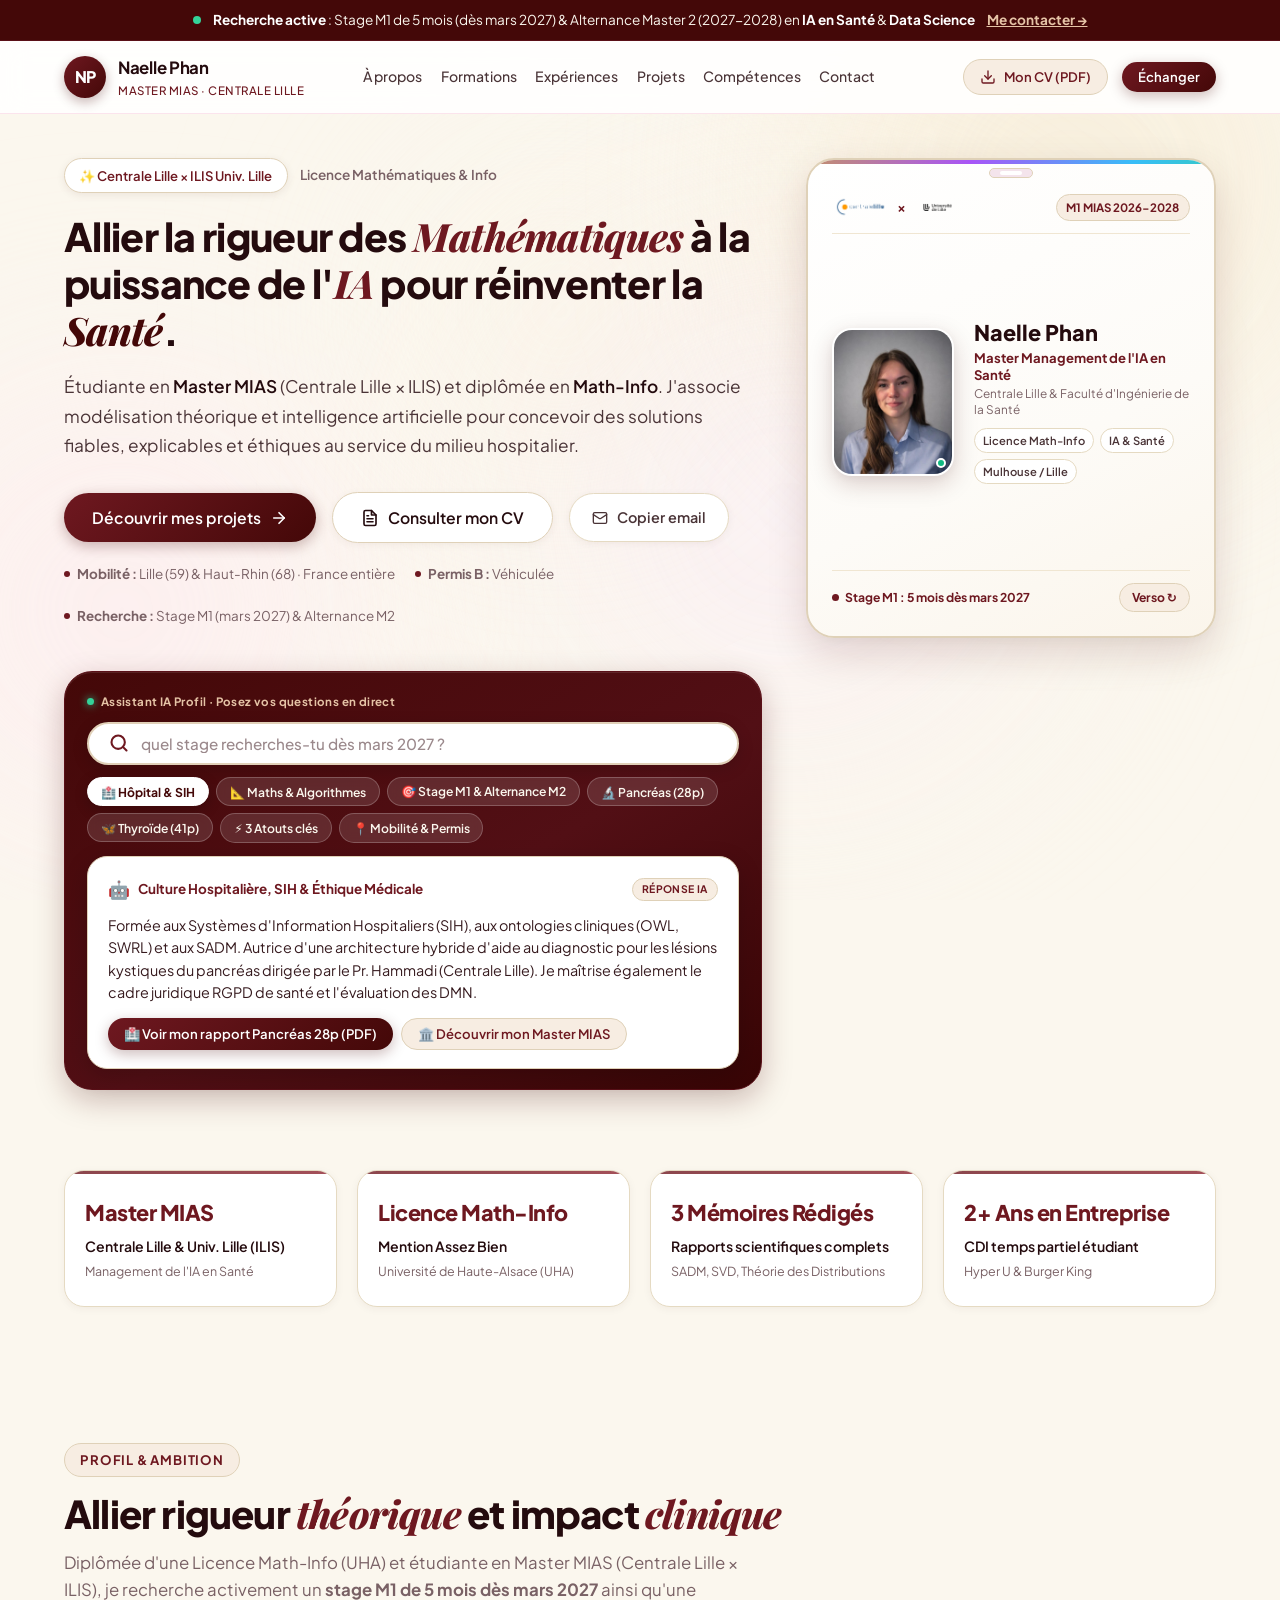
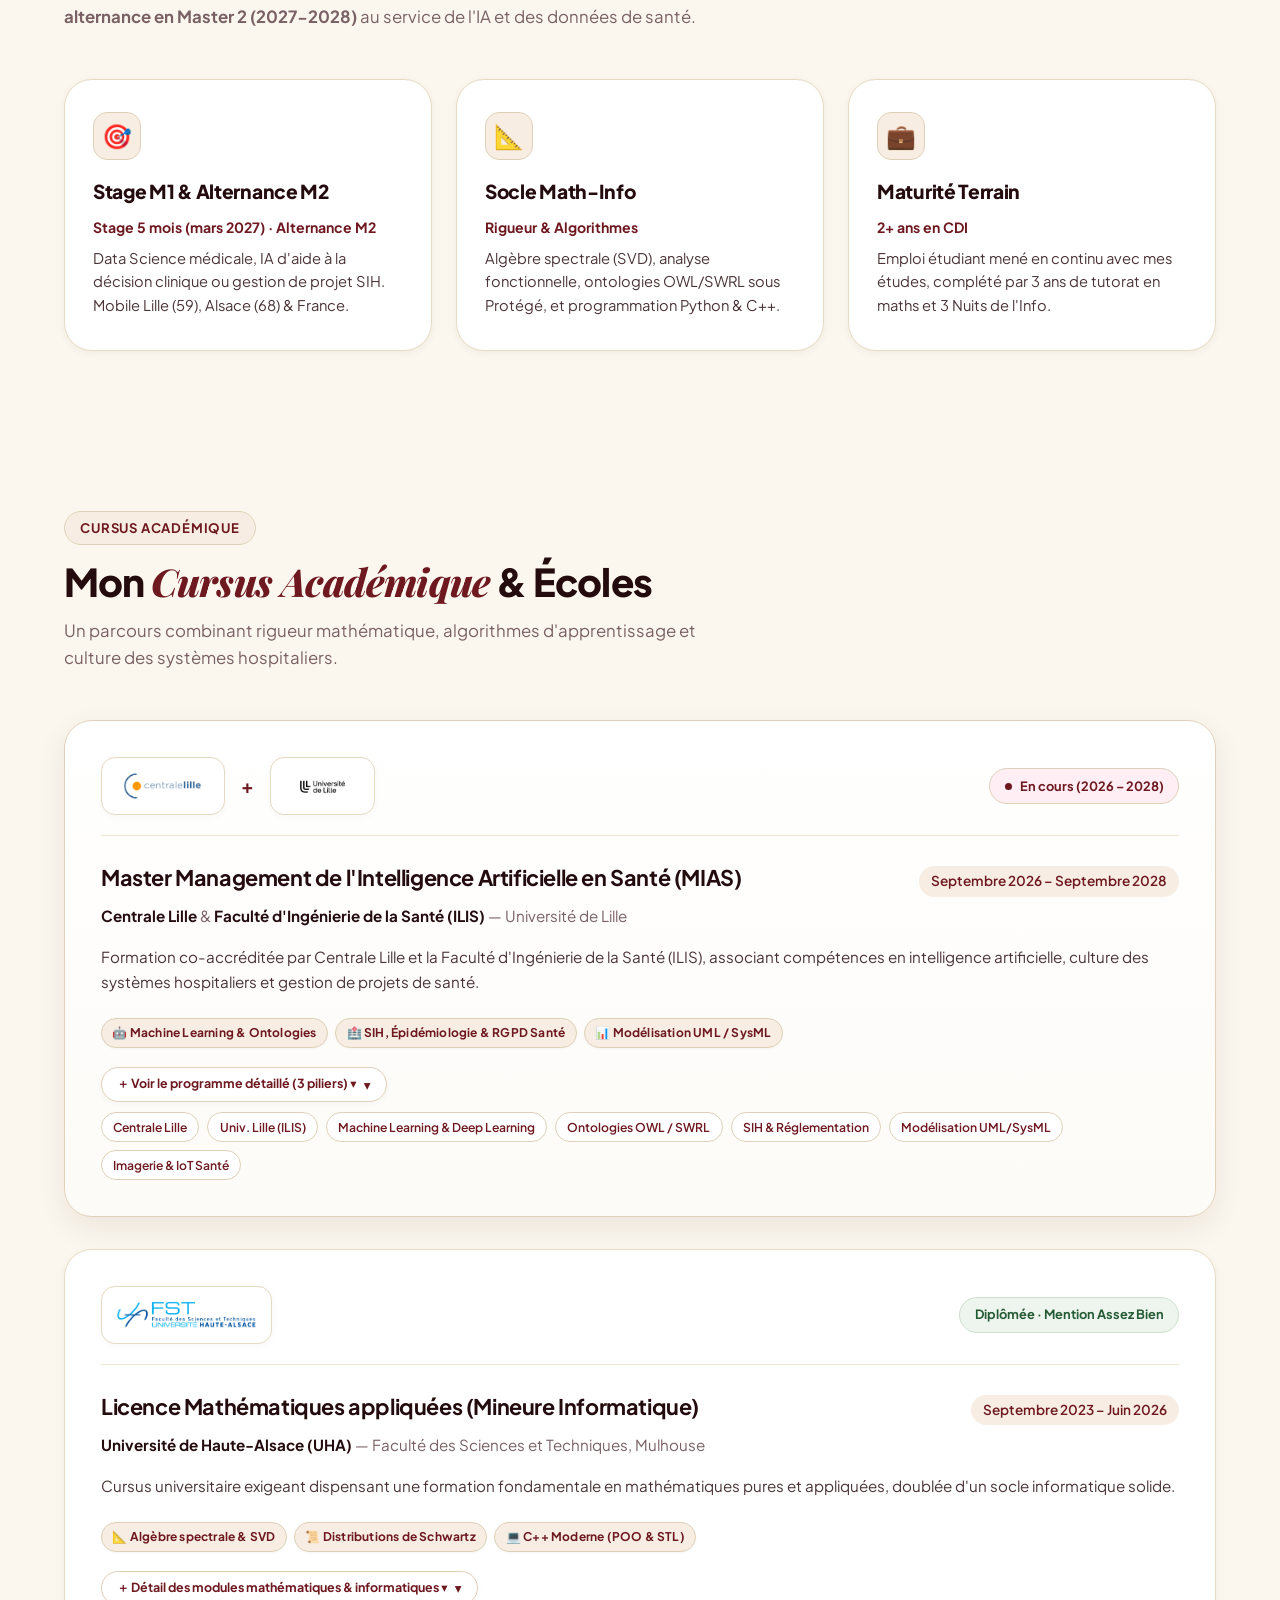
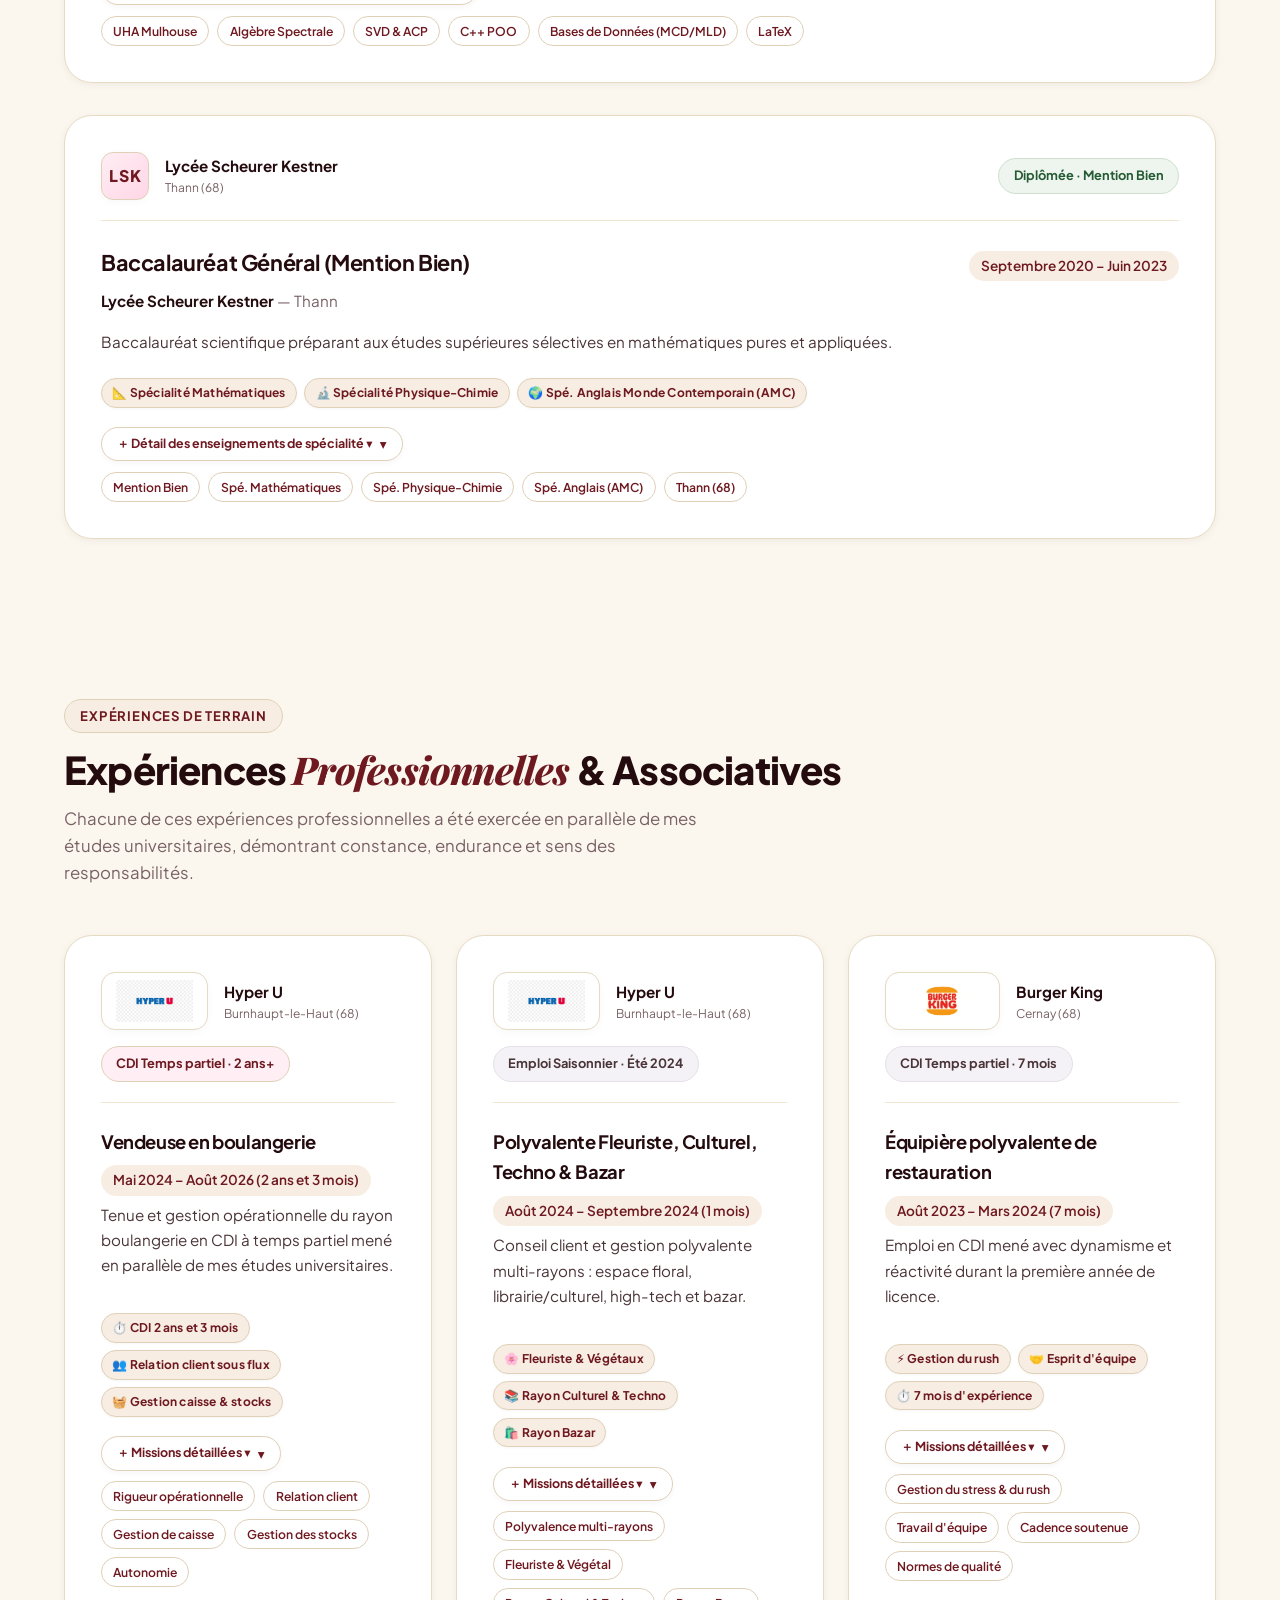
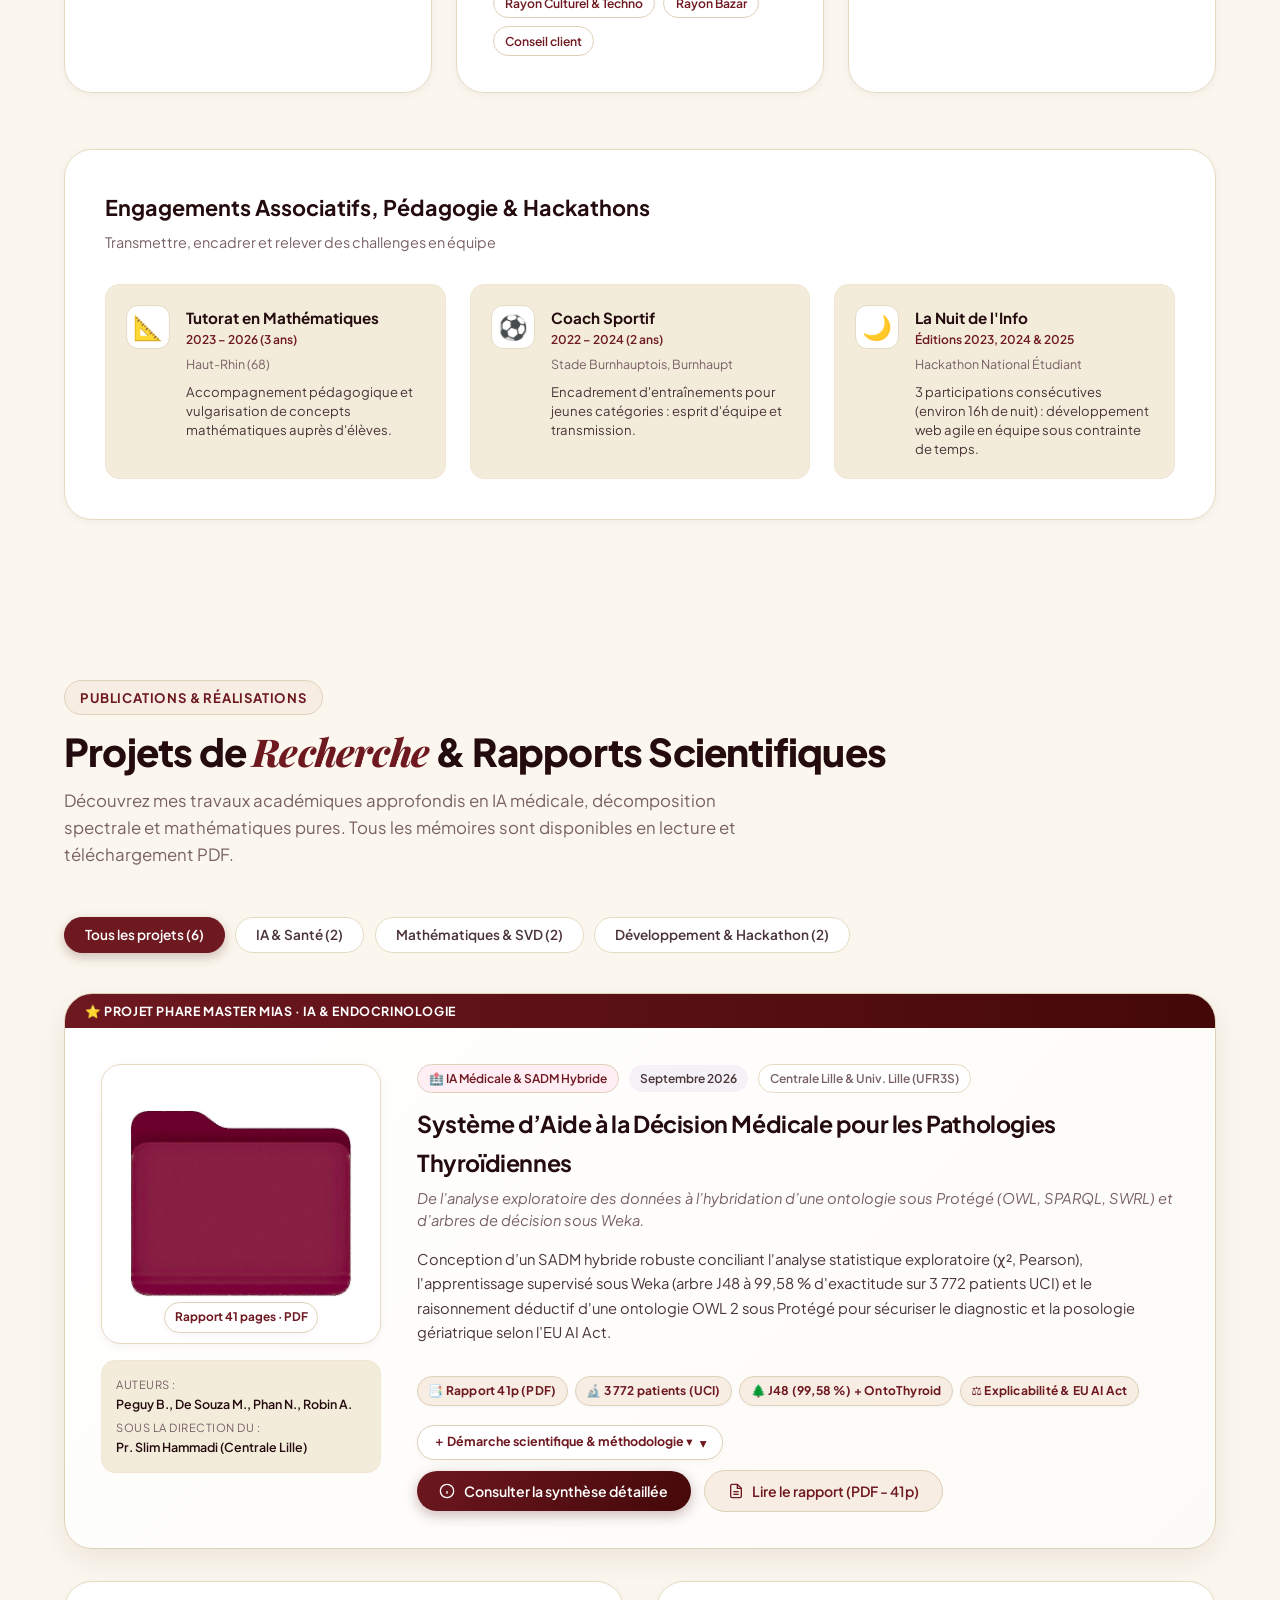
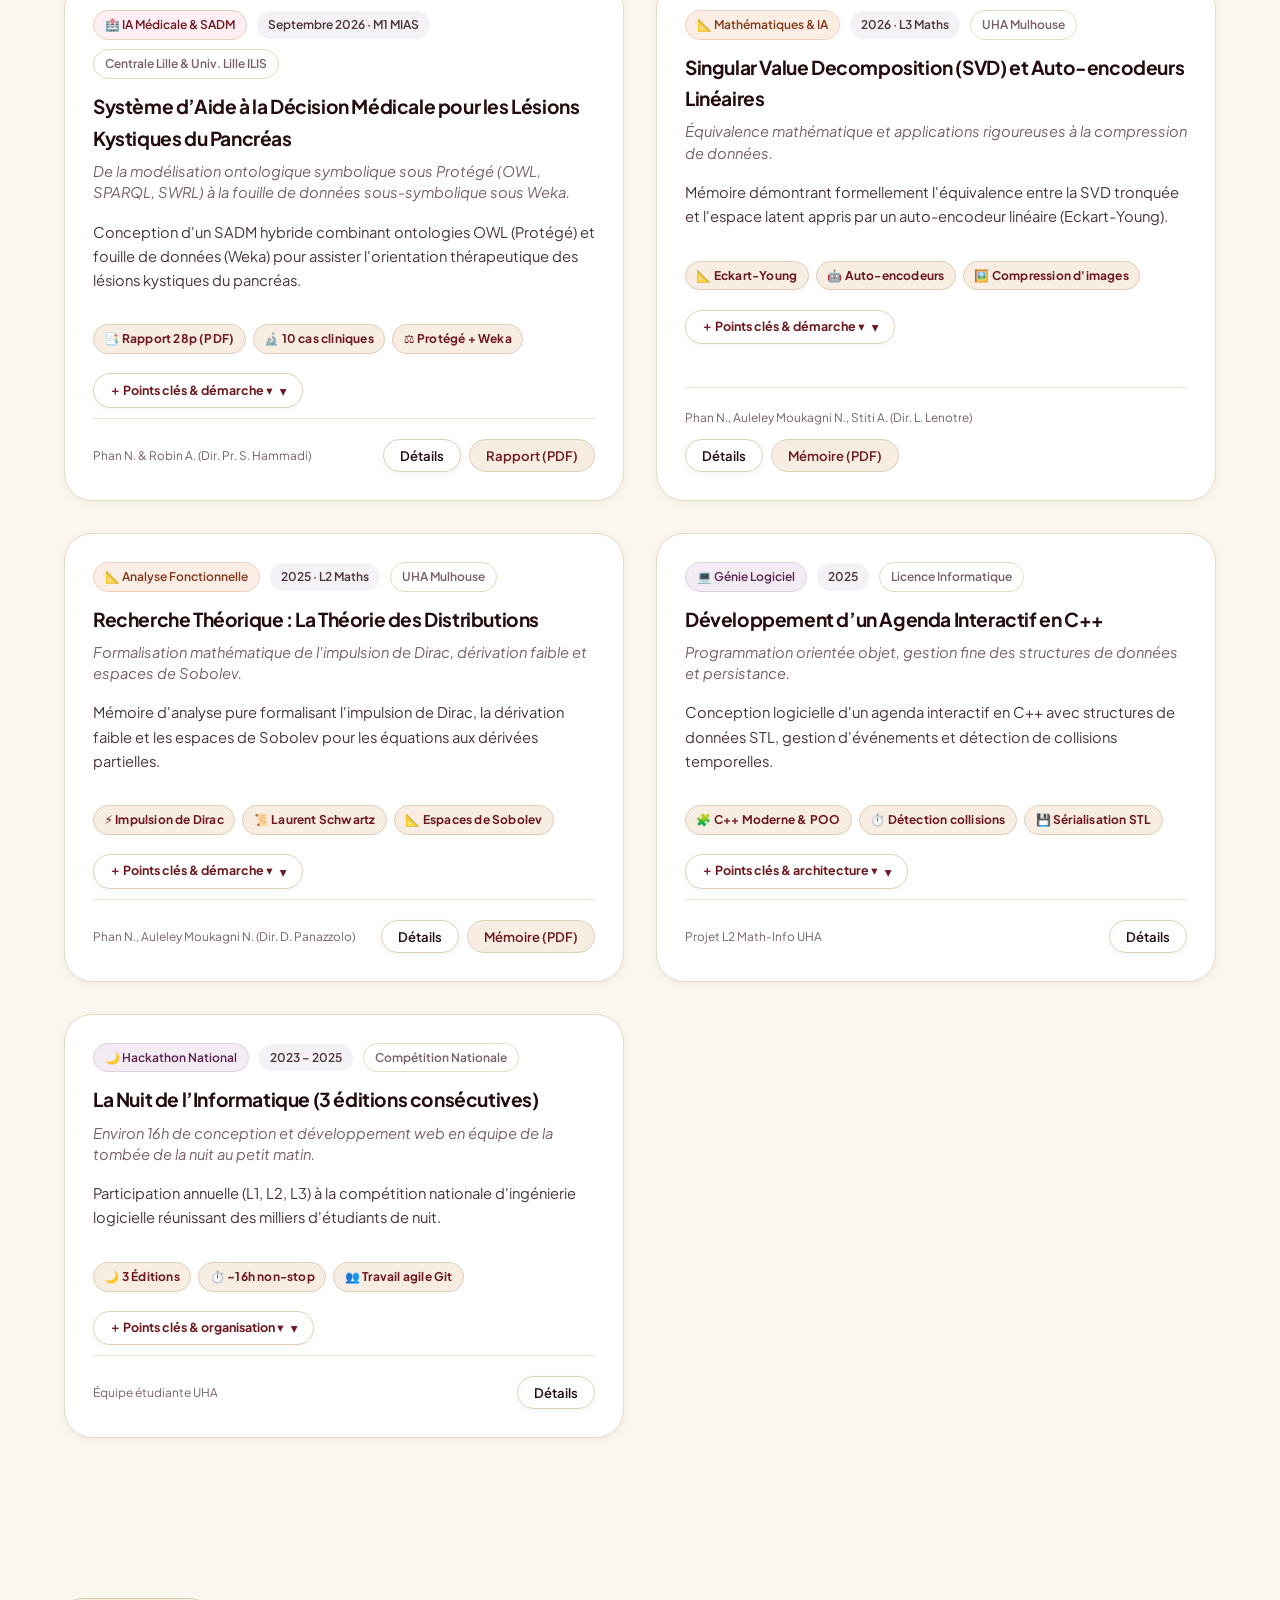
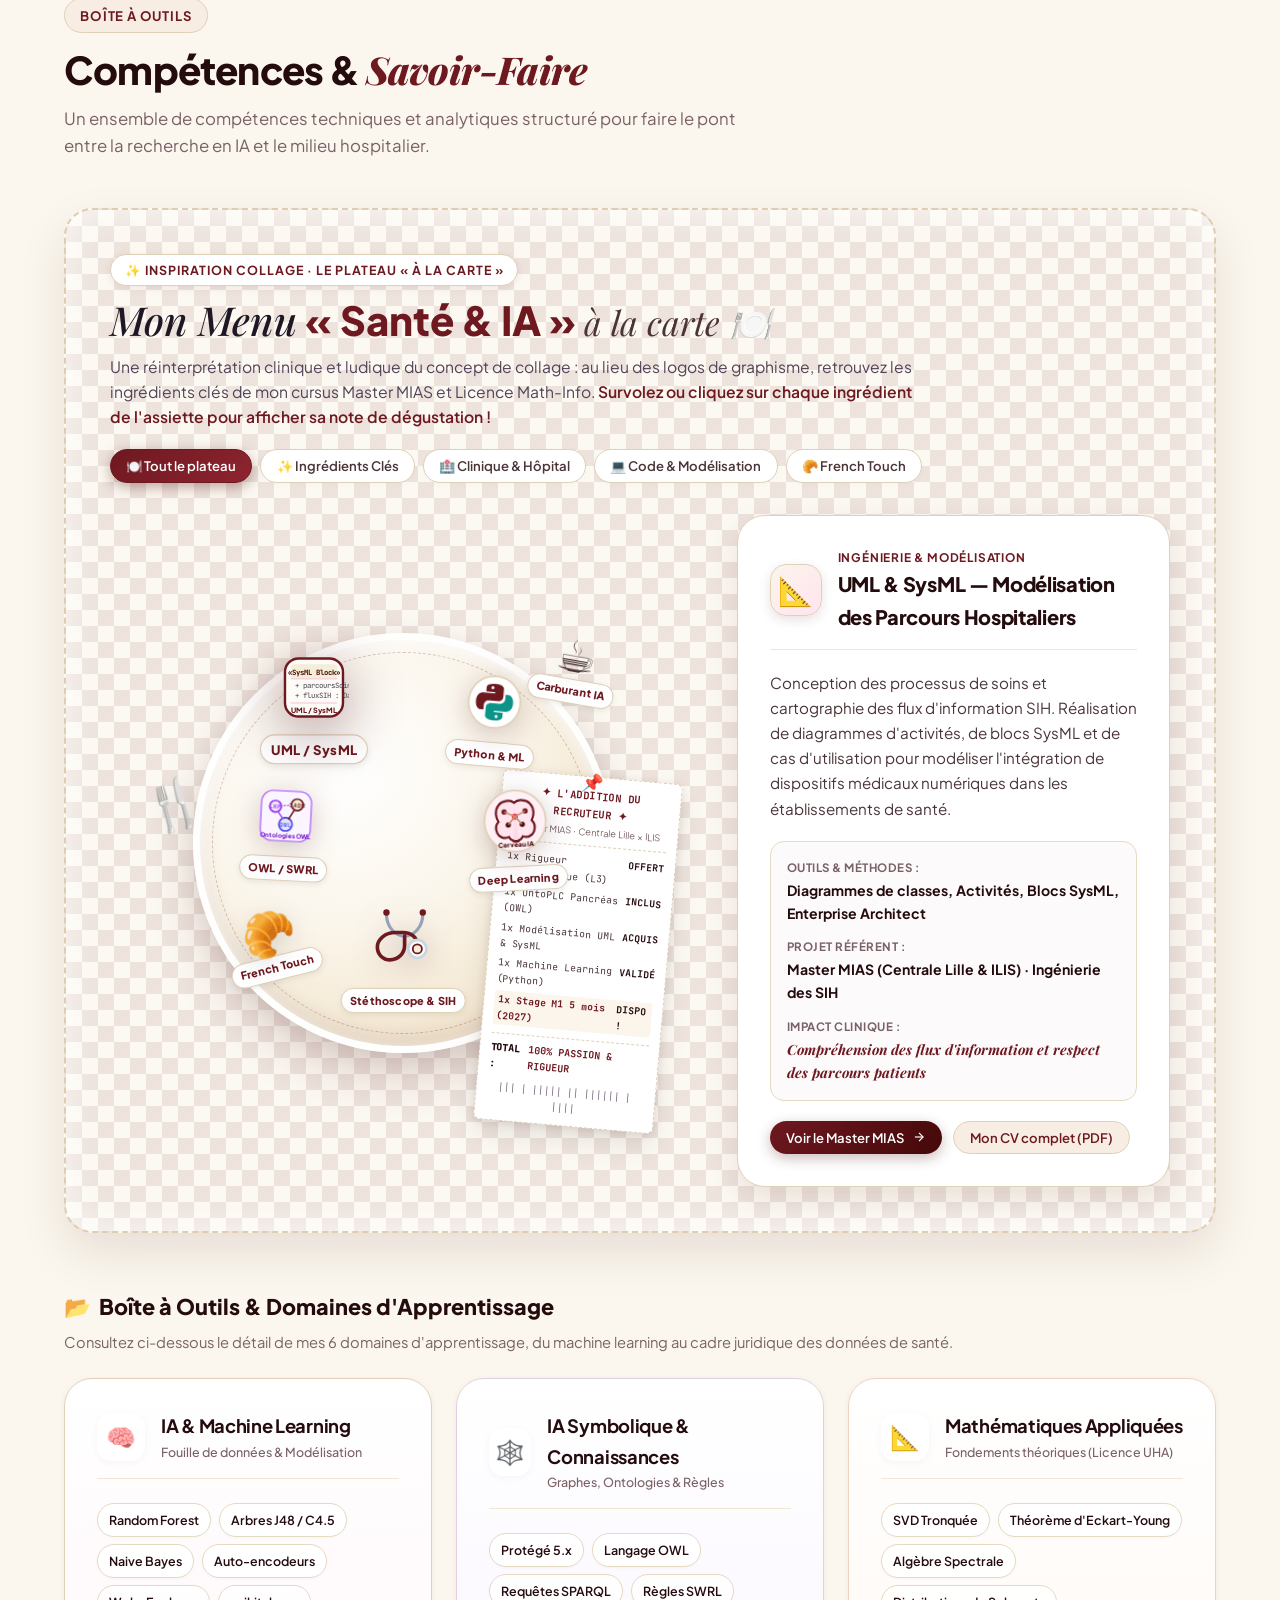
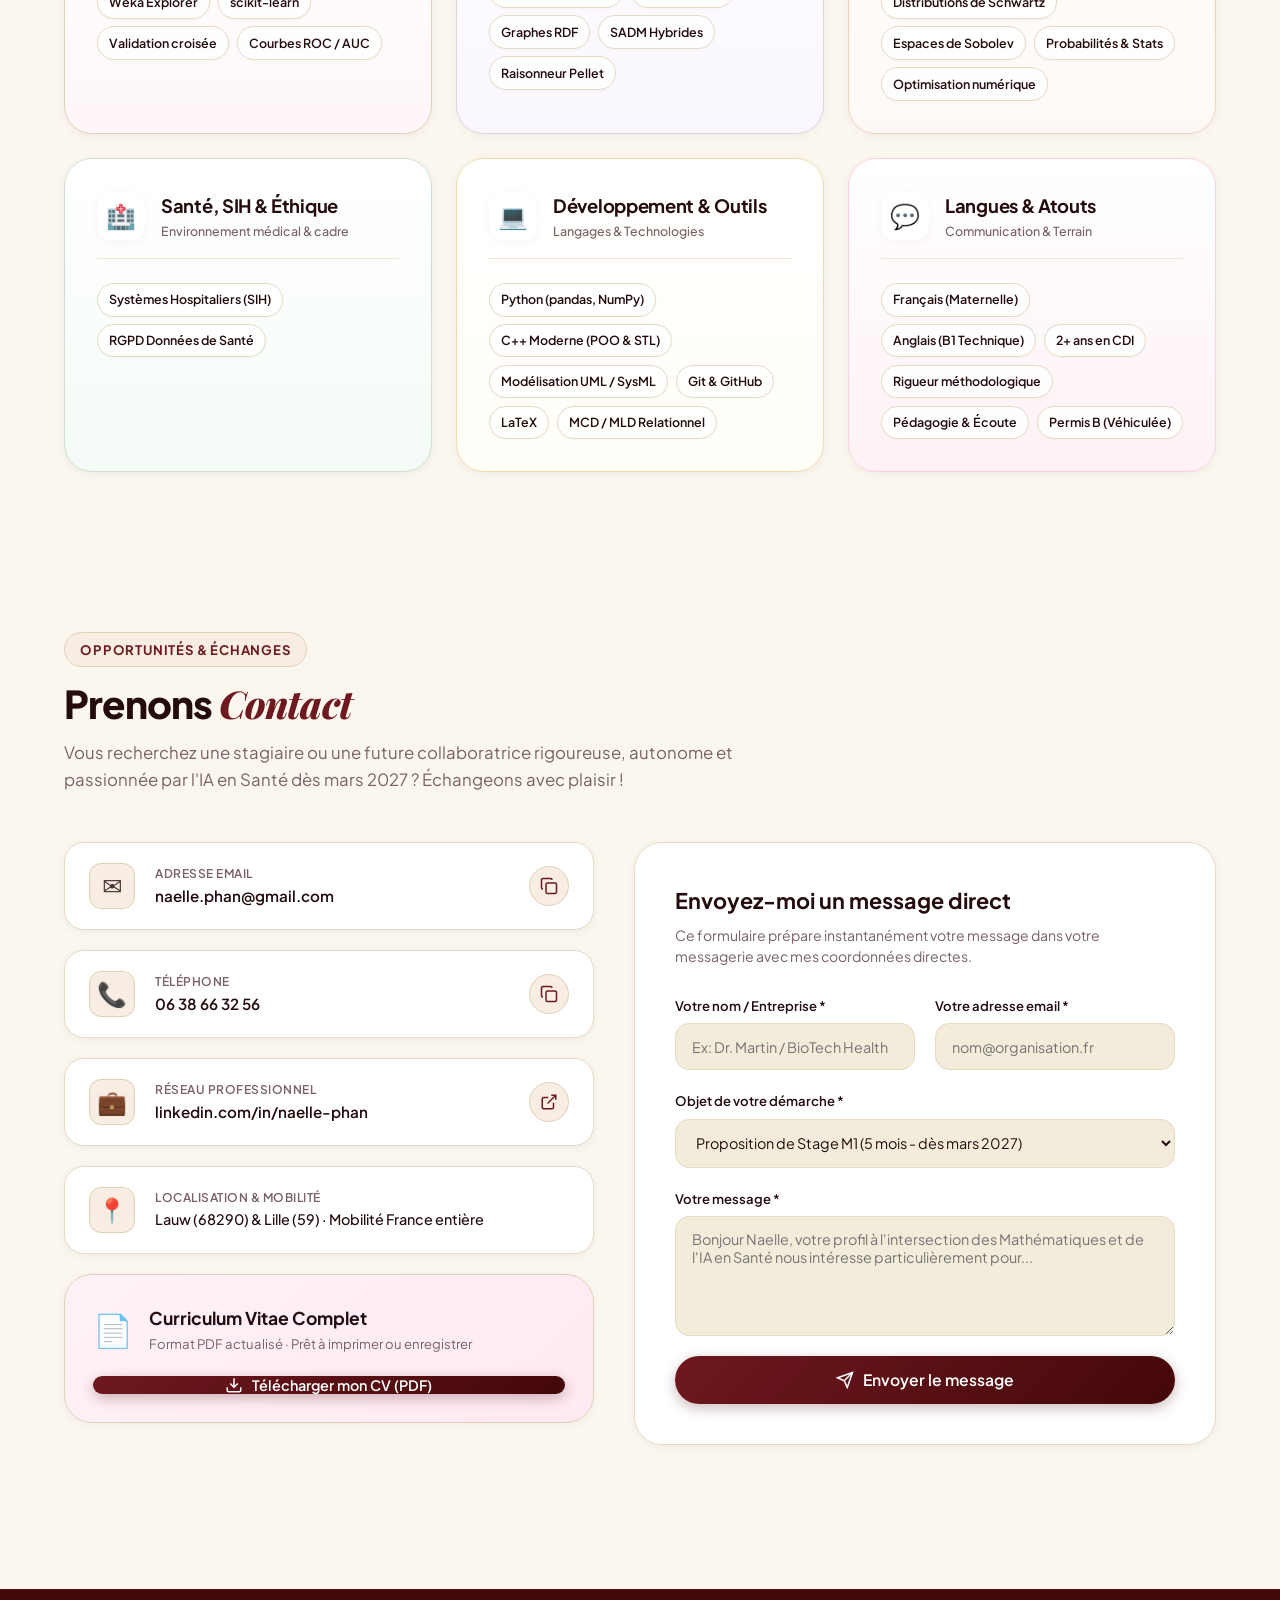
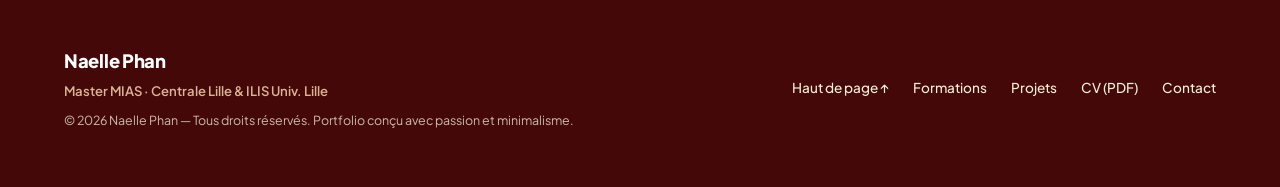
==== index.html @ 7e73c561 "Add files via upload" ====
<!DOCTYPE html>
<html lang="fr">
<head>
  <meta charset="UTF-8">
  <meta name="viewport" content="width=device-width, initial-scale=1.0">
  <title>Naelle Phan | Portfolio — IA en Santé & Mathématiques Appliquées</title>
  <meta name="description" content="Portfolio de Naelle Phan, étudiante en Master MIAS (Centrale Lille & ILIS Univ. Lille) et diplômée en Mathématiques-Informatique (UHA). Recherche stage M1 de 5 mois en IA en Santé dès mars 2027.">
  <link rel="preconnect" href="https://fonts.googleapis.com">
  <link rel="preconnect" href="https://fonts.gstatic.com" crossorigin>
  <link href="https://fonts.googleapis.com/css2?family=Plus+Jakarta+Sans:ital,wght@0,300;0,400;0,500;0,600;0,700;0,800;1,400&family=Playfair+Display:ital,wght@0,500;0,600;0,700;1,400;1,600&family=JetBrains+Mono:wght@400;500;600&family=Press+Start+2P&family=VT323&display=swap" rel="stylesheet">
  <link rel="stylesheet" href="style.css?v=3.0">
  <link rel="icon" type="image/png" href="cropped-logo-site-V3.png">
</head>
<body>

  <!-- Background decorative light glow circles (strictly soft pastel / no darks) -->
  <div class="bg-blobs" aria-hidden="true">
    <div class="blob blob-1"></div>
    <div class="blob blob-2"></div>
    <div class="blob blob-3"></div>
    <div class="blob blob-4"></div>
  </div>

  <!-- Announcement Bar / Availability Header -->
  <div class="top-banner">
    <div class="top-banner-content">
      <span class="status-indicator"><span class="pulse-dot"></span></span>
      <span class="banner-text"><strong>Recherche active</strong> : Stage M1 de 5 mois (dès mars 2027) & Alternance Master 2 (2027-2028) en <strong>IA en Santé</strong> & <strong>Data Science</strong></span>
      <a href="#contact" class="banner-link">Me contacter →</a>
    </div>
  </div>

  <!-- Navigation Bar -->
  <header class="site-header" id="navbar">
    <div class="container nav-container">
      <a href="#hero" class="brand-logo" aria-label="Naelle Phan - Accueil">
        <span class="brand-monogram">NP</span>
        <div class="brand-identity">
          <span class="brand-name">Naelle Phan</span>
          <span class="brand-tag">Master MIAS · Centrale Lille</span>
        </div>
      </a>

      <nav class="site-nav" id="site-nav" aria-label="Navigation principale">
        <ul class="nav-links">
          <li><a href="#about" class="nav-link">À propos</a></li>
          <li><a href="#formations" class="nav-link">Formations</a></li>
          <li><a href="#experiences" class="nav-link">Expériences</a></li>
          <li><a href="#projets" class="nav-link">Projets</a></li>
          <li><a href="#competences" class="nav-link">Compétences</a></li>
          <li><a href="#contact" class="nav-link">Contact</a></li>
        </ul>
      </nav>
      <div class="nav-actions">
        <a href="CV_Naelle_Phan.pdf" target="_blank" rel="noopener noreferrer" class="btn btn-soft-pink btn-sm" title="Télécharger le CV au format PDF">
          <svg class="icon" width="16" height="16" viewBox="0 0 24 24" fill="none" stroke="currentColor" stroke-width="2" stroke-linecap="round" stroke-linejoin="round"><path d="M21 15v4a2 2 0 0 1-2 2H5a2 2 0 0 1-2-2v-4"></path><polyline points="7 10 12 15 17 10"></polyline><line x1="12" y1="15" x2="12" y2="3"></line></svg>
          <span>Mon CV (PDF)</span>
        </a>
        <a href="#contact" class="btn btn-primary-pink btn-sm">
          <span>Échanger</span>
        </a>
        <button class="mobile-toggle" id="mobile-toggle" aria-label="Ouvrir le menu de navigation" aria-expanded="false">
          <span class="bar"></span>
          <span class="bar"></span>
          <span class="bar"></span>
        </button>
      </div>
    </div>
  </header>

  <main id="main-content">

        <!-- Hero Section -->
    <section class="hero-section" id="hero">
      <div class="container hero-container">
        <div class="hero-content">
          <div class="hero-eyebrow">
            <span class="eyebrow-chip">✨ Centrale Lille × ILIS Univ. Lille</span>
            <span class="eyebrow-sub">Licence Mathématiques & Info</span>
          </div>

          <h1 class="hero-title">
            Allier la rigueur des <span class="highlight-pink">Mathématiques</span> à la puissance de l'<span class="highlight-pink">IA</span> pour réinventer la <span class="highlight-rose">Santé</span>.
          </h1>

          <p class="hero-description">
            Étudiante en <strong>Master MIAS</strong> (Centrale Lille × ILIS) et diplômée en <strong>Math-Info</strong>. J'associe modélisation théorique et intelligence artificielle pour concevoir des solutions fiables, explicables et éthiques au service du milieu hospitalier.
          </p>

          <!-- Direct Hero Action Buttons -->
          <div class="hero-cta-group">
            <a href="#projets" class="btn btn-primary-pink btn-lg">
              <span>Découvrir mes projets</span>
              <svg class="icon" width="18" height="18" viewBox="0 0 24 24" fill="none" stroke="currentColor" stroke-width="2.2" stroke-linecap="round" stroke-linejoin="round"><path d="M5 12h14"></path><path d="m12 5 7 7-7 7"></path></svg>
            </a>
            <a href="CV_Naelle_Phan.pdf" target="_blank" rel="noopener noreferrer" class="btn btn-outline-pink btn-lg">
              <svg class="icon" width="18" height="18" viewBox="0 0 24 24" fill="none" stroke="currentColor" stroke-width="2.2" stroke-linecap="round" stroke-linejoin="round"><path d="M14 2H6a2 2 0 0 0-2 2v16a2 2 0 0 0 2 2h12a2 2 0 0 0 2-2V8z"></path><polyline points="14 2 14 8 20 8"></polyline><line x1="16" y1="13" x2="8" y2="13"></line><line x1="16" y1="17" x2="8" y2="17"></line><polyline points="10 9 9 9 8 9"></polyline></svg>
              <span>Consulter mon CV</span>
            </a>
            <button class="btn btn-pill-soft copy-contact-btn" data-copy="naelle.phan@gmail.com" title="Copier mon email">
              <svg class="icon" width="16" height="16" viewBox="0 0 24 24" fill="none" stroke="currentColor" stroke-width="2" stroke-linecap="round" stroke-linejoin="round"><rect width="20" height="16" x="2" y="4" rx="2"></rect><path d="m22 7-8.97 5.7a1.94 1.94 0 0 1-2.06 0L2 7"></path></svg>
              <span>Copier email</span>
            </button>
          </div>

          <!-- Quick Meta Strip -->
          <div class="hero-quick-meta">
            <div class="meta-item">
              <span class="meta-bullet"></span>
              <span><strong>Mobilité :</strong> Lille (59) & Haut-Rhin (68) · France entière</span>
            </div>
            <div class="meta-item">
              <span class="meta-bullet"></span>
              <span><strong>Permis B :</strong> Véhiculée</span>
            </div>
            <div class="meta-item">
              <span class="meta-bullet"></span>
              <span><strong>Recherche :</strong> Stage M1 (mars 2027) & Alternance M2</span>
            </div>
          </div>

          <!-- Minimalist Recruiter Search Bar Widget with Client-Side AI (Inspired by videoframe_3595.png) -->
          <div class="pink-search-widget" id="recruiter-search-widget" aria-label="Assistant IA Recruteur et Recherche de profil">
            
            <div class="search-widget-topbar">
              <span class="ai-status-badge">
                <span class="ai-status-dot"></span>
                <span>Assistant IA Profil · Posez vos questions en direct</span>
              </span>
            </div>

            <div class="search-pill-container">
              <div class="search-pill-bar" id="search-pill-bar">
                <span class="search-magnifier-icon" aria-hidden="true">
                  <svg width="20" height="20" viewBox="0 0 24 24" fill="none" stroke="#6e1820" stroke-width="2.5" stroke-linecap="round" stroke-linejoin="round">
                    <circle cx="11" cy="11" r="8"></circle>
                    <line x1="21" y1="21" x2="16.65" y2="16.65"></line>
                  </svg>
                </span>
                <input 
                  type="text" 
                  class="search-pill-input" 
                  id="recruiter-search-input" 
                  placeholder="Posez une question à l'IA (stage, pancréas, SVD, C++, atouts...)" 
                  aria-label="Posez une question à l'IA sur le profil de Naelle Phan" 
                  autocomplete="off"
                >
                <button class="search-clear-btn" id="search-clear-btn" aria-label="Effacer la recherche" title="Effacer">✕</button>
              </div>

              <!-- Quick Suggestion Chips below the search pill -->
              <div class="search-chips-row" id="search-chips-row">
                <button class="search-chip-pill active" data-query="hopital">🏥 Hôpital & SIH</button>
                <button class="search-chip-pill" data-query="maths">📐 Maths & Algorithmes</button>
                <button class="search-chip-pill" data-query="stage">🎯 Stage M1 & Alternance M2</button>
                <button class="search-chip-pill" data-query="pancreas">🔬 Pancréas (28p)</button>
                <button class="search-chip-pill" data-query="thyroide">🦋 Thyroïde (41p)</button>
                <button class="search-chip-pill" data-query="atouts">⚡ 3 Atouts clés</button>
                <button class="search-chip-pill" data-query="mobilite">📍 Mobilité & Permis</button>
              </div>
            </div>

            <!-- Dynamic AI Answer Card matching the search -->
            <div class="search-answer-card" id="search-answer-card" aria-live="polite">
              <div class="answer-card-header">
                <span class="answer-sparkle">🤖</span>
                <span class="answer-matched-title" id="answer-matched-title">Profil Hôpital & Systèmes d'Information (SIH)</span>
                <span class="answer-ai-badge">Réponse IA</span>
              </div>
              <p class="answer-card-text" id="answer-card-text">
                Formée aux SIH, aux ontologies cliniques (OWL, SWRL) et aux SADM. Autrice d'un système hybride d'aide au diagnostic pancréatique encadré par le Pr. Hammadi (Centrale Lille).
              </p>
              <div class="answer-card-actions" id="answer-card-actions">
                <a href="Cancer_du_pancreas.pdf" target="_blank" rel="noopener noreferrer" class="btn btn-primary-pink btn-sm">
                  <span>🏥 Voir mon rapport Pancréas 28p (PDF)</span>
                </a>
                <a href="#formations" class="btn btn-soft-pink btn-sm">
                  <span>🏛️ Découvrir mon Master MIAS</span>
                </a>
              </div>
            </div>

          </div>
        </div>

        <!-- Hero Visual Showcase with 3D Interactive Student Badge (#2) -->
        <div class="hero-visual" id="hero-visual-showcase">
          

          <!-- 3D Student Badge Card Scene -->
          <div class="badge-3d-scene" id="badge-scene" aria-label="Carte étudiante interactive">
            <div class="badge-3d-card" id="student-badge-card">
              
              <!-- RECTO (Face Avant) -->
              <div class="badge-face badge-front">
                <div class="badge-strap-clip">
                  <span class="strap-ring"></span>
                </div>
                <div class="badge-hologram-line"></div>

                <div class="badge-card-header">
                  <div class="badge-logos-duo">
                    <img src="logo-centralelille.png" alt="Centrale Lille" class="badge-logo-img">
                    <span class="badge-duo-x">×</span>
                    <img src="logo-ulille.png" alt="ILIS Université de Lille" class="badge-logo-img">
                  </div>
                  <span class="badge-pill-tag">M1 MIAS 2026-2028</span>
                </div>

                <div class="badge-card-main">
                  <div class="badge-portrait-frame">
                    <img src="naelle-phan.jpg" alt="Photo professionnelle de Naelle Phan" class="badge-portrait-img">
                    <span class="badge-live-pulse" title="Étudiante active en M1 · En écoute active"></span>
                  </div>
                  <div class="badge-student-meta">
                    <h3 class="badge-student-name">Naelle Phan</h3>
                    <p class="badge-student-title">Master Management de l'IA en Santé</p>
                    <p class="badge-student-sub">Centrale Lille & Faculté d'Ingénierie de la Santé</p>
                    <div class="badge-specs">
                      <span class="spec-chip">Licence Math-Info</span>
                      <span class="spec-chip">IA & Santé</span>
                      <span class="spec-chip">Mulhouse / Lille</span>
                    </div>
                  </div>
                </div>

                <div class="badge-card-footer">
                  <div class="badge-stage-status">
                    <span class="dot-live"></span>
                    <span>Stage M1 : 5 mois dès mars 2027</span>
                  </div>
                  <div class="badge-footer-btns">
                    <button class="badge-flip-trigger" id="flip-to-back-btn" title="Cliquer pour voir le verso du badge">
                      <span>Verso ↻</span>
                    </button>
                  </div>
                </div>
              </div> <!-- /badge-front -->

              <!-- VERSO (Face Arrière) -->
              <div class="badge-face badge-back">
                <div class="badge-strap-clip">
                  <span class="strap-ring"></span>
                </div>

                <div class="badge-back-top">
                  <div class="back-title-wrap">
                    <span class="back-badge-emoji">🪪</span>
                    <span class="back-badge-title">Mes Coordonnées & Disponibilité</span>
                  </div>
                  <button class="badge-flip-trigger" id="flip-to-front-btn" title="Retourner vers le recto">
                    <span>Recto ↺</span>
                  </button>
                </div>

                <div class="badge-back-info-list">
                  <div class="back-info-item">
                    <span class="back-item-label">Ma recherche :</span>
                    <strong class="back-item-val highlight-rose">Stage M1 (5 mois) & Alternance M2</strong>
                  </div>
                  <div class="back-info-item">
                    <span class="back-item-label">Disponibilité :</span>
                    <strong class="back-item-val">Mars 2027</strong>
                  </div>
                  <div class="back-info-item">
                    <span class="back-item-label">Ma mobilité :</span>
                    <span class="back-item-val">Lille (59), Haut-Rhin (68) · France entière</span>
                  </div>
                  <div class="back-info-item">
                    <span class="back-item-label">Email :</span>
                    <a href="mailto:naelle.phan@gmail.com" class="back-item-link">naelle.phan@gmail.com</a>
                  </div>
                  <div class="back-info-item">
                    <span class="back-item-label">Téléphone :</span>
                    <a href="tel:0638663256" class="back-item-link">06 38 66 32 56</a>
                  </div>
                  <div class="back-info-item">
                    <span class="back-item-label">LinkedIn :</span>
                    <a href="https://linkedin.com/in/naelle-phan" target="_blank" rel="noopener noreferrer" class="back-item-link">linkedin.com/in/naelle-phan</a>
                  </div>
                </div>

                <div class="badge-back-barcode-box">
                  <div class="fake-barcode">||| | ||||| || |||||| | |||| ||| |||||</div>
                  <span class="barcode-sub">ID ÉTUDIANTE : NP-CENTRALELILLE-2026</span>
                </div>

                <div class="badge-back-actions">
                  <a href="CV_Naelle_Phan.pdf" target="_blank" rel="noopener noreferrer" class="btn btn-primary-pink btn-sm btn-block">
                    <span>Télécharger mon CV (PDF)</span>
                  </a>
                </div>
              </div>

            </div> <!-- /student-badge-card -->
          </div> <!-- /badge-3d-scene -->
        </div> <!-- /hero-visual -->
      </div> <!-- /hero-container -->
    </section> <!-- /hero-section -->


    <!-- Key Highlights / Stat Strip -->
    <section class="stats-section">
      <div class="container stats-container">
        <div class="stat-card">
          <span class="stat-number">Master MIAS</span>
          <span class="stat-label">Centrale Lille & Univ. Lille (ILIS)</span>
          <span class="stat-detail">Management de l'IA en Santé</span>
        </div>
        <div class="stat-card">
          <span class="stat-number">Licence Math-Info</span>
          <span class="stat-label">Mention Assez Bien</span>
          <span class="stat-detail">Université de Haute-Alsace (UHA)</span>
        </div>
        <div class="stat-card">
          <span class="stat-number">3 Mémoires Rédigés</span>
          <span class="stat-label">Rapports scientifiques complets</span>
          <span class="stat-detail">SADM, SVD, Théorie des Distributions</span>
        </div>
        <div class="stat-card">
          <span class="stat-number">2+ Ans en Entreprise</span>
          <span class="stat-label">CDI temps partiel étudiant</span>
          <span class="stat-detail">Hyper U & Burger King</span>
        </div>
      </div>
    </section>

    <!-- Section À Propos (Épurée & Percutante) -->
    <section class="section about-section" id="about">
      <div class="container">
        <div class="section-badge-wrapper">
          <span class="section-badge">Profil & Ambition</span>
        </div>
        <h2 class="section-title">Allier rigueur <span class="highlight-pink">théorique</span> et impact <span class="highlight-pink">clinique</span></h2>
        <p class="section-subtitle">Diplômée d'une Licence Math-Info (UHA) et étudiante en Master MIAS (Centrale Lille × ILIS), je recherche activement un <strong>stage M1 de 5 mois dès mars 2027</strong> ainsi qu'une <strong>alternance en Master 2 (2027-2028)</strong> au service de l'IA et des données de santé.</p>
        
        <div class="about-pillars-row">
          <div class="about-pillar-card">
            <div class="pillar-top-icon">🎯</div>
            <h3 class="pillar-heading">Stage M1 & Alternance M2</h3>
            <p class="pillar-lead"><strong>Stage 5 mois (mars 2027) · Alternance M2</strong></p>
            <p class="pillar-text">Data Science médicale, IA d'aide à la décision clinique ou gestion de projet SIH. Mobile Lille (59), Alsace (68) & France.</p>
          </div>

          <div class="about-pillar-card">
            <div class="pillar-top-icon">📐</div>
            <h3 class="pillar-heading">Socle Math-Info</h3>
            <p class="pillar-lead"><strong>Rigueur & Algorithmes</strong></p>
            <p class="pillar-text">Algèbre spectrale (SVD), analyse fonctionnelle, ontologies OWL/SWRL sous Protégé, et programmation Python & C++.</p>
          </div>

          <div class="about-pillar-card">
            <div class="pillar-top-icon">💼</div>
            <h3 class="pillar-heading">Maturité Terrain</h3>
            <p class="pillar-lead"><strong>2+ ans en CDI</strong></p>
            <p class="pillar-text">Emploi étudiant mené en continu avec mes études, complété par 3 ans de tutorat en maths et 3 Nuits de l'Info.</p>
          </div>
        </div>
      </div>
    </section>

    <!-- Section Formations & Écoles (avec Logos) -->
    <section class="section formations-section" id="formations">
      <div class="container">
        <div class="section-badge-wrapper">
          <span class="section-badge">Cursus Académique</span>
        </div>
        <h2 class="section-title">Mon <span class="highlight-pink">Cursus Académique</span> & Écoles</h2>
        <p class="section-subtitle">Un parcours combinant rigueur mathématique, algorithmes d'apprentissage et culture des systèmes hospitaliers.</p>
        <div class="timeline-cards">

          <!-- Formation 1 : Master MIAS (Centrale Lille & Univ. Lille ILIS) -->
          <div class="experience-card education-card featured-edu">
            <div class="card-header-bar">
              <div class="org-logos-group">
                <div class="logo-box logo-box-lg" title="Centrale Lille">
                  <img src="logo-centralelille.png" alt="Logo officiel Centrale Lille" class="institution-logo">
                </div>
                <div class="logo-divider">+</div>
                <div class="logo-box logo-box-lg" title="Université de Lille - Faculté d'Ingénierie de la Santé (ILIS)">
                  <img src="logo-ulille.png" alt="Logo officiel Université de Lille - ILIS" class="institution-logo">
                </div>
              </div>
              <div class="card-status-badge badge-active">
                <span class="dot-live"></span>
                <span>En cours (2026 – 2028)</span>
              </div>
            </div>

            <div class="card-body">
              <div class="card-title-row">
                <h3 class="card-title">Master Management de l'Intelligence Artificielle en Santé (MIAS)</h3>
                <span class="card-period">Septembre 2026 – Septembre 2028</span>
              </div>
              <p class="card-institution">
                <strong>Centrale Lille</strong> & <strong>Faculté d'Ingénierie de la Santé (ILIS)</strong> — Université de Lille
              </p>
              <p class="card-summary">
                Formation co-accréditée par Centrale Lille et la Faculté d'Ingénierie de la Santé (ILIS), associant compétences en intelligence artificielle, culture des systèmes hospitaliers et gestion de projets de santé.
              </p>

              <!-- Quick Glance Badges -->
              <div class="card-glance-badges">
                <span class="glance-badge">🤖 Machine Learning & Ontologies</span>
                <span class="glance-badge">🏥 SIH, Épidémiologie & RGPD Santé</span>
                <span class="glance-badge">📊 Modélisation UML / SysML</span>
              </div>

              <!-- Collapsible Drawer Toggle -->
              <button class="drawer-toggle-btn" aria-expanded="false" data-open-text="Masquer le programme ▴" data-closed-text="＋ Voir le programme détaillé (3 piliers) ▾">
                <span class="toggle-text">＋ Voir le programme détaillé (3 piliers) ▾</span>
                <span class="toggle-arrow">▾</span>
              </button>

              <div class="card-expand-drawer">
                <div class="drawer-inner-content">
                  <div class="formation-pillars-grid">
                    <div class="pillar-box">
                      <div class="pillar-title"><span class="pillar-emoji">🤖</span> IA, Data & Technologies de pointe</div>
                      <ul class="pillar-list">
                        <li>Machine Learning & Deep Learning appliqués à la santé</li>
                        <li>IA Symbolique : Ontologies médicales (OWL, SPARQL, SWRL) & NLP clinique</li>
                        <li>Intelligence Artificielle Distribuée (IAD) & systèmes multi-agents</li>
                        <li>Imagerie médicale & Deep Learning pour l'inspection/traitement d'images</li>
                        <li>Technologies ascendantes : IoT santé, robotique/cobotique, Big Data, RA/RV</li>
                        <li>Systèmes Intelligents d'Aide à la Décision (SADM) & IA explicable</li>
                      </ul>
                    </div>

                    <div class="pillar-box">
                      <div class="pillar-title"><span class="pillar-emoji">🏥</span> Santé & Systèmes Hospitaliers</div>
                      <ul class="pillar-list">
                        <li>Pilotage intelligent des systèmes hospitaliers (SIH) & interopérabilité</li>
                        <li>Épidémiologie, données de santé & médecine de précision</li>
                        <li>Logistique hospitalière et pharmaceutique & aide à la décision collaborative</li>
                        <li>IA et prévention des maladies & IA et aide à la personne</li>
                        <li>Cadre juridique et éthique de l'IA en santé (RGPD données de santé, éthique médicale)</li>
                        <li>Réglementation et évaluation des Dispositifs Médicaux Numériques (DMN)</li>
                      </ul>
                    </div>

                    <div class="pillar-box">
                      <div class="pillar-title"><span class="pillar-emoji">📊</span> Management & Innovation</div>
                      <ul class="pillar-list">
                        <li>Management en santé et pilotage stratégique de projets innovants IA</li>
                        <li>Accompagnement du passage de la transformation numérique vers l'IA</li>
                        <li>Ingénierie de la modélisation des processus complexes : UML & SysML</li>
                        <li>Complexité, optimisation et ordonnancement dans les établissements de santé</li>
                        <li>Gouvernance, valorisation économique et conduite du changement</li>
                      </ul>
                    </div>
                  </div>
                </div>
              </div>
              <div class="card-footer-tags">
                <span class="tag-accent">Centrale Lille</span>
                <span class="tag-accent">Univ. Lille (ILIS)</span>
                <span class="tag-accent">Machine Learning & Deep Learning</span>
                <span class="tag-accent">Ontologies OWL / SWRL</span>
                <span class="tag-accent">SIH & Réglementation</span>
                <span class="tag-accent">Modélisation UML/SysML</span>
                <span class="tag-accent">Imagerie & IoT Santé</span>
              </div>
            </div>
          </div>

          <!-- Formation 2 : Licence Mathématiques appliquées (UHA Mulhouse) -->
          <div class="experience-card education-card">
            <div class="card-header-bar">
              <div class="org-logos-group">
                <div class="logo-box logo-box-lg" title="Université de Haute-Alsace - Faculté des Sciences et Techniques de Mulhouse">
                  <img src="cropped-logo-site-V3.png" alt="Logo Université de Haute-Alsace (UHA Mulhouse)" class="institution-logo">
                </div>
              </div>
              <div class="card-status-badge badge-success">
                <span>Diplômée · Mention Assez Bien</span>
              </div>
            </div>

            <div class="card-body">
              <div class="card-title-row">
                <h3 class="card-title">Licence Mathématiques appliquées (Mineure Informatique)</h3>
                <span class="card-period">Septembre 2023 – Juin 2026</span>
              </div>
              <p class="card-institution">
                <strong>Université de Haute-Alsace (UHA)</strong> — Faculté des Sciences et Techniques, Mulhouse
              </p>
              <p class="card-summary">
                Cursus universitaire exigeant dispensant une formation fondamentale en mathématiques pures et appliquées, doublée d'un socle informatique solide.
              </p>

              <!-- Quick Glance Badges -->
              <div class="card-glance-badges">
                <span class="glance-badge">📐 Algèbre spectrale & SVD</span>
                <span class="glance-badge">📜 Distributions de Schwartz</span>
                <span class="glance-badge">💻 C++ Moderne (POO & STL)</span>
              </div>

              <!-- Collapsible Drawer Toggle -->
              <button class="drawer-toggle-btn" aria-expanded="false" data-open-text="Masquer le détail ▴" data-closed-text="＋ Détail des modules mathématiques & informatiques ▾">
                <span class="toggle-text">＋ Détail des modules mathématiques & informatiques ▾</span>
                <span class="toggle-arrow">▾</span>
              </button>

              <div class="card-expand-drawer">
                <div class="drawer-inner-content">
                  <div class="skills-highlight-grid">
                    <div class="highlight-item">
                      <span class="hi-label">📐 Mathématiques :</span>
                      <span>Algèbre linéaire & bilinéaire, Décomposition en Valeurs Singulières (SVD), Théorème spectral, Probabilités, Statistiques inférentielles, Analyse fonctionnelle & Théorie des distributions.</span>
                    </div>
                    <div class="highlight-item">
                      <span class="hi-label">💻 Informatique :</span>
                      <span>Programmation C++ (POO, pointeurs, structures de données STL, gestion mémoire), Modélisation conceptuelle de bases de données (MCD/MLD), Analyse de complexité et optimisation.</span>
                    </div>
                  </div>
                </div>
              </div>
              <div class="card-footer-tags">
                <span class="tag-accent">UHA Mulhouse</span>
                <span class="tag-accent">Algèbre Spectrale</span>
                <span class="tag-accent">SVD & ACP</span>
                <span class="tag-accent">C++ POO</span>
                <span class="tag-accent">Bases de Données (MCD/MLD)</span>
                <span class="tag-accent">LaTeX</span>
              </div>
            </div>
          </div>

          <!-- Formation 3 : Baccalauréat Général (Lycée Scheurer Kestner) -->
          <div class="experience-card education-card">
            <div class="card-header-bar">
              <div class="org-logos-group">
                <div class="logo-box logo-school-badge" title="Lycée Scheurer Kestner — Thann">
                  <span class="school-initials">LSK</span>
                </div>
                <div class="exp-role-meta">
                  <span class="company-name">Lycée Scheurer Kestner</span>
                  <span class="company-loc">Thann (68)</span>
                </div>
              </div>
              <div class="card-status-badge badge-success">
                <span>Diplômée · Mention Bien</span>
              </div>
            </div>

            <div class="card-body">
              <div class="card-title-row">
                <h3 class="card-title">Baccalauréat Général (Mention Bien)</h3>
                <span class="card-period">Septembre 2020 – Juin 2023</span>
              </div>
              <p class="card-institution">
                <strong>Lycée Scheurer Kestner</strong> — Thann
              </p>
              <p class="card-summary">
                Baccalauréat scientifique préparant aux études supérieures sélectives en mathématiques pures et appliquées.
              </p>

              <!-- Quick Glance Badges -->
              <div class="card-glance-badges">
                <span class="glance-badge">📐 Spécialité Mathématiques</span>
                <span class="glance-badge">🔬 Spécialité Physique-Chimie</span>
                <span class="glance-badge">🌍 Spé. Anglais Monde Contemporain (AMC)</span>
              </div>

              <!-- Collapsible Drawer Toggle -->
              <button class="drawer-toggle-btn" aria-expanded="false" data-open-text="Masquer le détail ▴" data-closed-text="＋ Détail des enseignements de spécialité ▾">
                <span class="toggle-text">＋ Détail des enseignements de spécialité ▾</span>
                <span class="toggle-arrow">▾</span>
              </button>

              <div class="card-expand-drawer">
                <div class="drawer-inner-content">
                  <div class="skills-highlight-grid">
                    <div class="highlight-item">
                      <span class="hi-label">📐 Spécialité Mathématiques (Terminale) :</span>
                      <span>Analyse, calcul différentiel & intégral, suites numériques, probabilités combinatoires, géométrie vectorielle.</span>
                    </div>
                    <div class="highlight-item">
                      <span class="hi-label">🔬 Spécialité Physique-Chimie (Terminale) :</span>
                      <span>Mécanique newtonienne, transferts thermiques, signaux & ondes, chimie des solutions et synthèse organique.</span>
                    </div>
                    <div class="highlight-item">
                      <span class="hi-label">🌍 Spécialité Anglais Monde Contemporain (Première) :</span>
                      <span>Enjeux géopolitiques, sociétaux et scientifiques du monde anglophone, analyse critique et communication orale avancée.</span>
                    </div>
                  </div>
                </div>
              </div>

              <div class="card-footer-tags">
                <span class="tag-accent">Mention Bien</span>
                <span class="tag-accent">Spé. Mathématiques</span>
                <span class="tag-accent">Spé. Physique-Chimie</span>
                <span class="tag-accent">Spé. Anglais (AMC)</span>
                <span class="tag-accent">Thann (68)</span>
              </div>
            </div>
          </div>

        </div>
      </div>
    </section>

    <!-- Section Expériences Professionnelles & Terrain (avec Logos) -->
    <section class="section experiences-section" id="experiences">
      <div class="container">
        <div class="section-badge-wrapper">
          <span class="section-badge">Expériences de Terrain</span>
        </div>
        <h2 class="section-title">Expériences <span class="highlight-pink">Professionnelles</span> & Associatives</h2>
        <p class="section-subtitle">
          Chacune de ces expériences professionnelles a été exercée en parallèle de mes études universitaires, démontrant constance, endurance et sens des responsabilités.
        </p>

        <div class="experiences-grid">

          <!-- Expérience 1 : Hyper U Boulangerie -->
          <div class="experience-card professional-card">
            <div class="card-header-bar">
              <div class="org-logos-group">
                <div class="logo-box logo-box-lg" title="Hyper U Burnhaupt-le-Haut">
                  <img src="hyper-u-logo-transparent-png-875910.png" alt="Logo Hyper U" class="institution-logo">
                </div>
                <div class="exp-role-meta">
                  <span class="company-name">Hyper U</span>
                  <span class="company-loc">Burnhaupt-le-Haut (68)</span>
                </div>
              </div>
              <div class="card-status-badge badge-active">
                <span>CDI Temps partiel · 2 ans+</span>
              </div>
            </div>

            <div class="card-body">
              <div class="card-title-row">
                <h3 class="card-title">Vendeuse en boulangerie</h3>
                <span class="card-period">Mai 2024 – Août 2026 (2 ans et 3 mois)</span>
              </div>
              <p class="card-summary">
                Tenue et gestion opérationnelle du rayon boulangerie en CDI à temps partiel mené en parallèle de mes études universitaires.
              </p>

              <!-- Quick Glance Badges -->
              <div class="card-glance-badges">
                <span class="glance-badge">⏱️ CDI 2 ans et 3 mois</span>
                <span class="glance-badge">👥 Relation client sous flux</span>
                <span class="glance-badge">🧺 Gestion caisse & stocks</span>
              </div>

              <!-- Collapsible Drawer Toggle -->
              <button class="drawer-toggle-btn" aria-expanded="false" data-open-text="Masquer les missions ▴" data-closed-text="＋ Missions détaillées ▾">
                <span class="toggle-text">＋ Missions détaillées ▾</span>
                <span class="toggle-arrow">▾</span>
              </button>

              <div class="card-expand-drawer">
                <div class="drawer-inner-content">
                  <ul class="task-list">
                    <li>Gestion autonome de la caisse, encaissements et fidélisation d'une clientèle exigeante sous fort flux.</li>
                    <li>Mise en valeur des produits, réapprovisionnement rigoureux et gestion des stocks en flux tendu.</li>
                    <li>Application scrupuleuse des normes sanitaires, d'hygiène alimentaire et de traçabilité.</li>
                    <li>Organisation du travail en autonomie complète lors des créneaux d'ouverture et de fermeture.</li>
                  </ul>
                </div>
              </div>
              <div class="card-footer-tags">
                <span class="tag-accent">Rigueur opérationnelle</span>
                <span class="tag-accent">Relation client</span>
                <span class="tag-accent">Gestion de caisse</span>
                <span class="tag-accent">Gestion des stocks</span>
                <span class="tag-accent">Autonomie</span>
              </div>
            </div>
          </div>

          <!-- Expérience 2 : Hyper U Polyvalente Fleuriste & Rayons -->
          <div class="experience-card professional-card">
            <div class="card-header-bar">
              <div class="org-logos-group">
                <div class="logo-box logo-box-lg" title="Hyper U Burnhaupt-le-Haut">
                  <img src="hyper-u-logo-transparent-png-875910.png" alt="Logo Hyper U" class="institution-logo">
                </div>
                <div class="exp-role-meta">
                  <span class="company-name">Hyper U</span>
                  <span class="company-loc">Burnhaupt-le-Haut (68)</span>
                </div>
              </div>
              <div class="card-status-badge badge-neutral">
                <span>Emploi Saisonnier · Été 2024</span>
              </div>
            </div>

            <div class="card-body">
              <div class="card-title-row">
                <h3 class="card-title">Polyvalente Fleuriste, Culturel, Techno & Bazar</h3>
                <span class="card-period">Août 2024 – Septembre 2024 (1 mois)</span>
              </div>
              <p class="card-summary">
                Conseil client et gestion polyvalente multi-rayons : espace floral, librairie/culturel, high-tech et bazar.
              </p>

              <!-- Quick Glance Badges -->
              <div class="card-glance-badges">
                <span class="glance-badge">🌸 Fleuriste & Végétaux</span>
                <span class="glance-badge">📚 Rayon Culturel & Techno</span>
                <span class="glance-badge">🛍️ Rayon Bazar</span>
              </div>

              <!-- Collapsible Drawer Toggle -->
              <button class="drawer-toggle-btn" aria-expanded="false" data-open-text="Masquer les missions ▴" data-closed-text="＋ Missions détaillées ▾">
                <span class="toggle-text">＋ Missions détaillées ▾</span>
                <span class="toggle-arrow">▾</span>
              </button>

              <div class="card-expand-drawer">
                <div class="drawer-inner-content">
                  <ul class="task-list">
                    <li>Accueil, écoute attentive et orientation des clients sur le floral, les livres, le multimédia et le bazar.</li>
                    <li>Soins réguliers des végétaux, compositions florales et mise en valeur soignée des étalages.</li>
                    <li>Gestion des réassorts, facing, contrôle de l'état des stocks et polyvalence continue entre rayons.</li>
                  </ul>
                </div>
              </div>
              <div class="card-footer-tags">
                <span class="tag-accent">Polyvalence multi-rayons</span>
                <span class="tag-accent">Fleuriste & Végétal</span>
                <span class="tag-accent">Rayon Culturel & Techno</span>
                <span class="tag-accent">Rayon Bazar</span>
                <span class="tag-accent">Conseil client</span>
              </div>
            </div>
          </div>

          <!-- Expérience 3 : Burger King -->
          <div class="experience-card professional-card">
            <div class="card-header-bar">
              <div class="org-logos-group">
                <div class="logo-box logo-box-lg" title="Burger King Cernay">
                  <img src="burger-king-logo-1969.webp" alt="Logo Burger King" class="institution-logo">
                </div>
                <div class="exp-role-meta">
                  <span class="company-name">Burger King</span>
                  <span class="company-loc">Cernay (68)</span>
                </div>
              </div>
              <div class="card-status-badge badge-neutral">
                <span>CDI Temps partiel · 7 mois</span>
              </div>
            </div>

            <div class="card-body">
              <div class="card-title-row">
                <h3 class="card-title">Équipière polyvalente de restauration</h3>
                <span class="card-period">Août 2023 – Mars 2024 (7 mois)</span>
              </div>
              <p class="card-summary">
                Emploi en CDI mené avec dynamisme et réactivité durant la première année de licence.
              </p>

              <!-- Quick Glance Badges -->
              <div class="card-glance-badges">
                <span class="glance-badge">⚡ Gestion du rush</span>
                <span class="glance-badge">🤝 Esprit d'équipe</span>
                <span class="glance-badge">⏱️ 7 mois d'expérience</span>
              </div>

              <!-- Collapsible Drawer Toggle -->
              <button class="drawer-toggle-btn" aria-expanded="false" data-open-text="Masquer les missions ▴" data-closed-text="＋ Missions détaillées ▾">
                <span class="toggle-text">＋ Missions détaillées ▾</span>
                <span class="toggle-arrow">▾</span>
              </button>

              <div class="card-expand-drawer">
                <div class="drawer-inner-content">
                  <ul class="task-list">
                    <li>Exécution rapide des commandes en équipe lors des périodes de rush intense (comptoir et drive).</li>
                    <li>Polyvalence entre la préparation des produits, l'accueil client et l'encaissement.</li>
                    <li>Respect strict des standards d'hygiène, des délais de service et des procédures qualité de l'enseigne.</li>
                    <li>Capacité à maintenir calme, réactivité et esprit de collaboration sous forte pression temporelle.</li>
                  </ul>
                </div>
              </div>
              <div class="card-footer-tags">
                <span class="tag-accent">Gestion du stress & du rush</span>
                <span class="tag-accent">Travail d'équipe</span>
                <span class="tag-accent">Cadence soutenue</span>
                <span class="tag-accent">Normes de qualité</span>
              </div>
            </div>
          </div>

        </div>

        <!-- Engagements Associatifs & Pédagogiques -->
        <div class="associative-strip">
          <div class="strip-header">
            <h3 class="strip-title">Engagements Associatifs, Pédagogie & Hackathons</h3>
            <span class="strip-sub">Transmettre, encadrer et relever des challenges en équipe</span>
          </div>

          <div class="assoc-cards-row">
            <div class="assoc-item">
              <div class="assoc-icon">📐</div>
              <div class="assoc-content">
                <div class="assoc-head">
                  <h4 class="assoc-title">Tutorat en Mathématiques</h4>
                  <span class="assoc-date">2023 – 2026 (3 ans)</span>
                </div>
                <p class="assoc-loc">Haut-Rhin (68)</p>
                <p class="assoc-desc">Accompagnement pédagogique et vulgarisation de concepts mathématiques auprès d'élèves.</p>
              </div>
            </div>

            <div class="assoc-item">
              <div class="assoc-icon">⚽</div>
              <div class="assoc-content">
                <div class="assoc-head">
                  <h4 class="assoc-title">Coach Sportif</h4>
                  <span class="assoc-date">2022 – 2024 (2 ans)</span>
                </div>
                <p class="assoc-loc">Stade Burnhauptois, Burnhaupt</p>
                <p class="assoc-desc">Encadrement d'entraînements pour jeunes catégories : esprit d'équipe et transmission.</p>
              </div>
            </div>

            <div class="assoc-item">
              <div class="assoc-icon">🌙</div>
              <div class="assoc-content">
                <div class="assoc-head">
                  <h4 class="assoc-title">La Nuit de l'Info</h4>
                  <span class="assoc-date">Éditions 2023, 2024 & 2025</span>
                </div>
                <p class="assoc-loc">Hackathon National Étudiant</p>
                <p class="assoc-desc">3 participations consécutives (environ 16h de nuit) : développement web agile en équipe sous contrainte de temps.</p>
              </div>
            </div>
          </div>
        </div>

      </div>
    </section>

    <!-- Section Projets de Recherche & Réalisations (PDFs intégrés) -->
    <section class="section projects-section" id="projets">
      <div class="container">
        <div class="section-badge-wrapper">
          <span class="section-badge">Publications & Réalisations</span>
        </div>
        <h2 class="section-title">Projets de <span class="highlight-pink">Recherche</span> & Rapports Scientifiques</h2>
        <p class="section-subtitle">
          Découvrez mes travaux académiques approfondis en IA médicale, décomposition spectrale et mathématiques pures. Tous les mémoires sont disponibles en lecture et téléchargement PDF.
        </p>

        <!-- Project Filter Buttons -->
        <div class="project-filter-bar">
          <button class="filter-btn active" data-filter="all">Tous les projets (6)</button>
          <button class="filter-btn" data-filter="sante">IA & Santé (2)</button>
          <button class="filter-btn" data-filter="maths">Mathématiques & SVD (2)</button>
          <button class="filter-btn" data-filter="code">Développement & Hackathon (2)</button>
        </div>

        <div class="projects-grid" id="projects-grid">

          <!-- PROJECT 1: FEATURED STAR PROJECT - Pathologies Thyroïdiennes -->
          <article class="project-card featured-project" data-category="sante">
            <div class="featured-ribbon">⭐ Projet Phare Master MIAS · IA & Endocrinologie</div>
            <div class="project-card-layout">
              <div class="project-visual-col">
                <div class="project-img-frame">
                  <img src="bordeaux-macos-folder.png" alt="Dossier de recherche SADM Pathologies Thyroïdiennes" class="folder-cover-img">
                  <div class="project-badge-overlay">
                    <span class="badge-tag">Rapport 41 pages · PDF</span>
                  </div>
                </div>
                <div class="authorship-box">
                  <span class="authors-label">Auteurs :</span>
                  <span class="authors-names">Peguy B., De Souza M., Phan N., Robin A.</span>
                  <span class="advisor-label">Sous la direction du :</span>
                  <span class="advisor-name">Pr. Slim Hammadi (Centrale Lille)</span>
                </div>
              </div>

              <div class="project-info-col">
                <div class="project-meta-top">
                  <span class="meta-tag tag-sante">🏥 IA Médicale & SADM Hybride</span>
                  <span class="meta-tag tag-date">Septembre 2026</span>
                  <span class="meta-tag tag-school">Centrale Lille & Univ. Lille (UFR3S)</span>
                </div>

                <h3 class="project-title">
                  Système d’Aide à la Décision Médicale pour les Pathologies Thyroïdiennes
                </h3>
                <p class="project-subtitle-text">
                  <em>De l’analyse exploratoire des données à l’hybridation d’une ontologie sous Protégé (OWL, SPARQL, SWRL) et d’arbres de décision sous Weka.</em>
                </p>

                <p class="project-desc">
                  Conception d’un SADM hybride robuste conciliant l'analyse statistique exploratoire (χ², Pearson), l'apprentissage supervisé sous Weka (arbre J48 à 99,58 % d'exactitude sur 3 772 patients UCI) et le raisonnement déductif d'une ontologie OWL 2 sous Protégé pour sécuriser le diagnostic et la posologie gériatrique selon l’EU AI Act.
                </p>

                <!-- Quick Glance Badges -->
                <div class="card-glance-badges">
                  <span class="glance-badge">📑 Rapport 41p (PDF)</span>
                  <span class="glance-badge">🔬 3 772 patients (UCI)</span>
                  <span class="glance-badge">🌲 J48 (99,58 %) + OntoThyroid</span>
                  <span class="glance-badge">⚖️ Explicabilité & EU AI Act</span>
                </div>

                <!-- Collapsible Drawer Toggle -->
                <button class="drawer-toggle-btn" aria-expanded="false" data-open-text="Masquer les détails ▴" data-closed-text="＋ Démarche scientifique & méthodologie ▾">
                  <span class="toggle-text">＋ Démarche scientifique & méthodologie ▾</span>
                  <span class="toggle-arrow">▾</span>
                </button>

                <div class="card-expand-drawer">
                  <div class="drawer-inner-content">
                    <div class="project-highlights-grid">
                      <div class="hl-item">
                        <strong>Analyse Exploratoire & Biomarqueurs :</strong> Assainissement de la cohorte UCI (3 772 patients), démonstration mathématique de dépendance par test du χ² (p = 1,31×10⁻⁶), étude de colinéarité de Pearson (r = +0,793 entre TT4 et FTI) et analyse du déséquilibre de classes.
                      </div>
                      <div class="hl-item">
                        <strong>IA Symbolique (Protégé & Pellet) :</strong> Ontologie formelle <code>OntoThyroid</code> (30 classes, 16 règles SWRL), raisonneur Pellet sous Owlready2, requêtes sémantiques SPARQL, politique d'abstention prudente et sécurisation de la prescription chez le sujet âgé.
                      </div>
                      <div class="hl-item">
                        <strong>IA Sous-Symbolique (Fouille Weka) :</strong> Benchmark comparatif (J48, LMT, RandomTree, Naive Bayes), validation croisée 10 plis, extraction des seuils pivots (TSH ≤ 6,0 et FTI ≤ 64,0) et analyse fine des courbes ROC sous KnowledgeFlow.
                      </div>
                    </div>

                    <div class="project-tech-pills">
                      <span class="tech-pill">Protégé 5.6</span>
                      <span class="tech-pill">OWL 2</span>
                      <span class="tech-pill">SWRL</span>
                      <span class="tech-pill">Pellet Reasoner</span>
                      <span class="tech-pill">SPARQL</span>
                      <span class="tech-pill">Weka Explorer</span>
                      <span class="tech-pill">Arbre J48 (99,58 %)</span>
                      <span class="tech-pill">Test du χ²</span>
                      <span class="tech-pill">Matrice de Pearson</span>
                      <span class="tech-pill">KnowledgeFlow (ROC)</span>
                      <span class="tech-pill">EU AI Act</span>
                    </div>
                  </div>
                </div>

                <div class="project-actions">
                  <button class="btn btn-primary-pink btn-md open-modal-btn" data-project="thyroide">
                    <svg class="icon" width="16" height="16" viewBox="0 0 24 24" fill="none" stroke="currentColor" stroke-width="2"><circle cx="12" cy="12" r="10"></circle><line x1="12" y1="16" x2="12" y2="12"></line><line x1="12" y1="8" x2="12.01" y2="8"></line></svg>
                    <span>Consulter la synthèse détaillée</span>
                  </button>
                  <a href="Pathologies_Thyroidiennes.pdf" target="_blank" rel="noopener noreferrer" class="btn btn-soft-pink btn-md" title="Ouvrir le rapport complet au format PDF">
                    <svg class="icon" width="16" height="16" viewBox="0 0 24 24" fill="none" stroke="currentColor" stroke-width="2"><path d="M14 2H6a2 2 0 0 0-2 2v16a2 2 0 0 0 2 2h12a2 2 0 0 0 2-2V8z"></path><polyline points="14 2 14 8 20 8"></polyline><line x1="16" y1="13" x2="8" y2="13"></line><line x1="16" y1="17" x2="8" y2="17"></line></svg>
                    <span>Lire le rapport (PDF - 41p)</span>
                  </a>
                </div>
              </div>
            </div>
          </article>

          <!-- PROJECT 2: Lésions Kystiques du Pancréas -->
          <article class="project-card standard-project" data-category="sante">
            <div class="project-card-header">
              <div class="project-meta-top">
                <span class="meta-tag tag-sante">🏥 IA Médicale & SADM</span>
                <span class="meta-tag tag-date">Septembre 2026 · M1 MIAS</span>
                <span class="meta-tag tag-school">Centrale Lille & Univ. Lille ILIS</span>
              </div>
              <h3 class="project-title">Système d’Aide à la Décision Médicale pour les Lésions Kystiques du Pancréas</h3>
              <p class="project-subtitle-text">
                <em>De la modélisation ontologique symbolique sous Protégé (OWL, SPARQL, SWRL) à la fouille de données sous-symbolique sous Weka.</em>
              </p>
            </div>

            <div class="project-card-content">
              <p class="project-desc">
                Conception d'un SADM hybride combinant ontologies OWL (Protégé) et fouille de données (Weka) pour assister l'orientation thérapeutique des lésions kystiques du pancréas.
              </p>

              <!-- Quick Glance Badges -->
              <div class="card-glance-badges">
                <span class="glance-badge">📑 Rapport 28p (PDF)</span>
                <span class="glance-badge">🔬 10 cas cliniques</span>
                <span class="glance-badge">⚖️ Protégé + Weka</span>
              </div>

              <!-- Collapsible Drawer Toggle -->
              <button class="drawer-toggle-btn" aria-expanded="false" data-open-text="Masquer les détails ▴" data-closed-text="＋ Points clés & démarche ▾">
                <span class="toggle-text">＋ Points clés & démarche ▾</span>
                <span class="toggle-arrow">▾</span>
              </button>

              <div class="card-expand-drawer">
                <div class="drawer-inner-content">
                  <div class="project-keypoints">
                    <div class="keypoint">
                      <span class="kp-icon">✦</span>
                      <span><strong>IA Symbolique (Protégé) :</strong> Création de l'ontologie <code>OntoPLC</code>, formalisation de 10 cas patients, requêtes SPARQL et règles SWRL d'orientation chirurgicale.</span>
                    </div>
                    <div class="keypoint">
                      <span class="kp-icon">✦</span>
                      <span><strong>IA Sous-Symbolique (Weka) :</strong> Benchmark comparatif (J48, Random Forest, Naive Bayes), validation croisée 10-fold et analyse fine des courbes ROC / AUC.</span>
                    </div>
                  </div>

                  <div class="project-tech-pills">
                    <span class="tech-pill">Protégé</span>
                    <span class="tech-pill">OWL</span>
                    <span class="tech-pill">SPARQL</span>
                    <span class="tech-pill">SWRL</span>
                    <span class="tech-pill">Weka Explorer</span>
                    <span class="tech-pill">Random Forest</span>
                    <span class="tech-pill">J48</span>
                    <span class="tech-pill">Courbes ROC / AUC</span>
                  </div>
                </div>
              </div>
            </div>
            <div class="project-card-footer">
              <div class="authors-micro">Phan N. & Robin A. (Dir. Pr. S. Hammadi)</div>
              <div class="project-btn-group">
                <button class="btn btn-outline-pink btn-sm open-modal-btn" data-project="pancreas">Détails</button>
                <a href="Cancer_du_pancreas.pdf" target="_blank" rel="noopener noreferrer" class="btn btn-soft-pink btn-sm">
                  <span>Rapport (PDF)</span>
                </a>
              </div>
            </div>
          </article>

          <!-- PROJECT 3: SVD & Auto-encodeurs Linéaires -->
          <article class="project-card standard-project" data-category="maths">
            <div class="project-card-header">
              <div class="project-meta-top">
                <span class="meta-tag tag-math">📐 Mathématiques & IA</span>
                <span class="meta-tag tag-date">2026 · L3 Maths</span>
                <span class="meta-tag tag-school">UHA Mulhouse</span>
              </div>
              <h3 class="project-title">Singular Value Decomposition (SVD) et Auto-encodeurs Linéaires</h3>
              <p class="project-subtitle-text">
                <em>Équivalence mathématique et applications rigoureuses à la compression de données.</em>
              </p>
            </div>

            <div class="project-card-content">
              <p class="project-desc">
                Mémoire démontrant formellement l'équivalence entre la SVD tronquée et l'espace latent appris par un auto-encodeur linéaire (Eckart-Young).
              </p>

              <!-- Quick Glance Badges -->
              <div class="card-glance-badges">
                <span class="glance-badge">📐 Eckart-Young</span>
                <span class="glance-badge">🤖 Auto-encodeurs</span>
                <span class="glance-badge">🖼️ Compression d'images</span>
              </div>

              <!-- Collapsible Drawer Toggle -->
              <button class="drawer-toggle-btn" aria-expanded="false" data-open-text="Masquer les détails ▴" data-closed-text="＋ Points clés & démarche ▾">
                <span class="toggle-text">＋ Points clés & démarche ▾</span>
                <span class="toggle-arrow">▾</span>
              </button>

              <div class="card-expand-drawer">
                <div class="drawer-inner-content">
                  <div class="project-keypoints">
                    <div class="keypoint">
                      <span class="kp-icon">✦</span>
                      <span>Démonstration du Théorème d'Eckart-Young-Mirsky pour l'approximation optimale de rang <i>k</i>.</span>
                    </div>
                    <div class="keypoint">
                      <span class="kp-icon">✦</span>
                      <span>Lien formel entre l'Analyse en Composantes Principales (ACP) et la projection sur valeurs singulières.</span>
                    </div>
                    <div class="keypoint">
                      <span class="kp-icon">✦</span>
                      <span>Applications empiriques à la compression d'images matricielles et à la réduction de dimension.</span>
                    </div>
                  </div>

                  <div class="project-tech-pills">
                    <span class="tech-pill">Algèbre Spectrale</span>
                    <span class="tech-pill">SVD Tronquée</span>
                    <span class="tech-pill">Eckart-Young</span>
                    <span class="tech-pill">Auto-encodeurs</span>
                    <span class="tech-pill">ACP</span>
                    <span class="tech-pill">LaTeX</span>
                  </div>
                </div>
              </div>
            </div>
            <div class="project-card-footer">
              <div class="authors-micro">Phan N., Auleley Moukagni N., Stiti A. (Dir. L. Lenotre)</div>
              <div class="project-btn-group">
                <button class="btn btn-outline-pink btn-sm open-modal-btn" data-project="svd">Détails</button>
                <a href="SVD_&auto-encodeurs_lineaires.pdf" target="_blank" rel="noopener noreferrer" class="btn btn-soft-pink btn-sm">
                  <span>Mémoire (PDF)</span>
                </a>
              </div>
            </div>
          </article>

          <!-- PROJECT 4: Théorie des Distributions -->
          <article class="project-card standard-project" data-category="maths">
            <div class="project-card-header">
              <div class="project-meta-top">
                <span class="meta-tag tag-math">📐 Analyse Fonctionnelle</span>
                <span class="meta-tag tag-date">2025 · L2 Maths</span>
                <span class="meta-tag tag-school">UHA Mulhouse</span>
              </div>
              <h3 class="project-title">Recherche Théorique : La Théorie des Distributions</h3>
              <p class="project-subtitle-text">
                <em>Formalisation mathématique de l'impulsion de Dirac, dérivation faible et espaces de Sobolev.</em>
              </p>
            </div>

            <div class="project-card-content">
              <p class="project-desc">
                Mémoire d'analyse pure formalisant l'impulsion de Dirac, la dérivation faible et les espaces de Sobolev pour les équations aux dérivées partielles.
              </p>

              <!-- Quick Glance Badges -->
              <div class="card-glance-badges">
                <span class="glance-badge">⚡ Impulsion de Dirac</span>
                <span class="glance-badge">📜 Laurent Schwartz</span>
                <span class="glance-badge">📐 Espaces de Sobolev</span>
              </div>

              <!-- Collapsible Drawer Toggle -->
              <button class="drawer-toggle-btn" aria-expanded="false" data-open-text="Masquer les détails ▴" data-closed-text="＋ Points clés & démarche ▾">
                <span class="toggle-text">＋ Points clés & démarche ▾</span>
                <span class="toggle-arrow">▾</span>
              </button>

              <div class="card-expand-drawer">
                <div class="drawer-inner-content">
                  <div class="project-keypoints">
                    <div class="keypoint">
                      <span class="kp-icon">✦</span>
                      <span>Modélisation rigoureuse de la masse de Dirac <i>δ</i> et de la fonction marche de Heaviside.</span>
                    </div>
                    <div class="keypoint">
                      <span class="kp-icon">✦</span>
                      <span>Définition de la dérivation au sens faible par intégration par parties.</span>
                    </div>
                    <div class="keypoint">
                      <span class="kp-icon">✦</span>
                      <span>Introduction aux espaces de Sobolev <i>H<sup>s</sup></i>(ℝ) fondamentaux pour la résolution d'EDP physiques.</span>
                    </div>
                  </div>

                  <div class="project-tech-pills">
                    <span class="tech-pill">Distributions de Schwartz</span>
                    <span class="tech-pill">Espaces de Sobolev</span>
                    <span class="tech-pill">Impulsion de Dirac</span>
                    <span class="tech-pill">Topologie duale</span>
                    <span class="tech-pill">LaTeX</span>
                  </div>
                </div>
              </div>
            </div>
            <div class="project-card-footer">
              <div class="authors-micro">Phan N., Auleley Moukagni N. (Dir. D. Panazzolo)</div>
              <div class="project-btn-group">
                <button class="btn btn-outline-pink btn-sm open-modal-btn" data-project="distributions">Détails</button>
                <a href="Théorie-Distribution.pdf" target="_blank" rel="noopener noreferrer" class="btn btn-soft-pink btn-sm">
                  <span>Mémoire (PDF)</span>
                </a>
              </div>
            </div>
          </article>

          <!-- PROJECT 5: Agenda C++ -->
          <article class="project-card standard-project" data-category="code">
            <div class="project-card-header">
              <div class="project-meta-top">
                <span class="meta-tag tag-code">💻 Génie Logiciel</span>
                <span class="meta-tag tag-date">2025</span>
                <span class="meta-tag tag-school">Licence Informatique</span>
              </div>
              <h3 class="project-title">Développement d’un Agenda Interactif en C++</h3>
              <p class="project-subtitle-text">
                <em>Programmation orientée objet, gestion fine des structures de données et persistance.</em>
              </p>
            </div>

            <div class="project-card-content">
              <p class="project-desc">
                Conception logicielle d'un agenda interactif en C++ avec structures de données STL, gestion d'événements et détection de collisions temporelles.
              </p>

              <!-- Quick Glance Badges -->
              <div class="card-glance-badges">
                <span class="glance-badge">🧩 C++ Moderne & POO</span>
                <span class="glance-badge">⏱️ Détection collisions</span>
                <span class="glance-badge">💾 Sérialisation STL</span>
              </div>

              <!-- Collapsible Drawer Toggle -->
              <button class="drawer-toggle-btn" aria-expanded="false" data-open-text="Masquer les détails ▴" data-closed-text="＋ Points clés & architecture ▾">
                <span class="toggle-text">＋ Points clés & architecture ▾</span>
                <span class="toggle-arrow">▾</span>
              </button>

              <div class="card-expand-drawer">
                <div class="drawer-inner-content">
                  <div class="project-keypoints">
                    <div class="keypoint">
                      <span class="kp-icon">✦</span>
                      <span>Architecture modulaire POO avec séparation stricte modèle-vue-contrôleur.</span>
                    </div>
                    <div class="keypoint">
                      <span class="kp-icon">✦</span>
                      <span>Algorithme de détection et résolution de conflits temporels de rendez-vous.</span>
                    </div>
                    <div class="keypoint">
                      <span class="kp-icon">✦</span>
                      <span>Sérialisation de données et gestion rigoureuse de la mémoire.</span>
                    </div>
                  </div>

                  <div class="project-tech-pills">
                    <span class="tech-pill">C++</span>
                    <span class="tech-pill">STL</span>
                    <span class="tech-pill">POO</span>
                    <span class="tech-pill">Structures de données</span>
                    <span class="tech-pill">Gestion mémoire</span>
                  </div>
                </div>
              </div>
            </div>
            <div class="project-card-footer">
              <div class="authors-micro">Projet L2 Math-Info UHA</div>
              <div class="project-btn-group">
                <button class="btn btn-outline-pink btn-sm open-modal-btn" data-project="agenda">Détails</button>
              </div>
            </div>
          </article>

          <!-- PROJECT 6: La Nuit de l'Info -->
          <article class="project-card standard-project" data-category="code">
            <div class="project-card-header">
              <div class="project-meta-top">
                <span class="meta-tag tag-code">🌙 Hackathon National</span>
                <span class="meta-tag tag-date">2023 – 2025</span>
                <span class="meta-tag tag-school">Compétition Nationale</span>
              </div>
              <h3 class="project-title">La Nuit de l’Informatique (3 éditions consécutives)</h3>
              <p class="project-subtitle-text">
                <em>Environ 16h de conception et développement web en équipe de la tombée de la nuit au petit matin.</em>
              </p>
            </div>

            <div class="project-card-content">
              <p class="project-desc">
                Participation annuelle (L1, L2, L3) à la compétition nationale d'ingénierie logicielle réunissant des milliers d'étudiants de nuit.
              </p>

              <!-- Quick Glance Badges -->
              <div class="card-glance-badges">
                <span class="glance-badge">🌙 3 Éditions</span>
                <span class="glance-badge">⏱️ ~16h non-stop</span>
                <span class="glance-badge">👥 Travail agile Git</span>
              </div>

              <!-- Collapsible Drawer Toggle -->
              <button class="drawer-toggle-btn" aria-expanded="false" data-open-text="Masquer les détails ▴" data-closed-text="＋ Points clés & organisation ▾">
                <span class="toggle-text">＋ Points clés & organisation ▾</span>
                <span class="toggle-arrow">▾</span>
              </button>

              <div class="card-expand-drawer">
                <div class="drawer-inner-content">
                  <div class="project-keypoints">
                    <div class="keypoint">
                       <span class="kp-icon">✦</span>
                      <span>Développement agile sous contrainte horaire serrée (environ 16h non-stop).</span>
                    </div>
                    <div class="keypoint">
                      <span class="kp-icon">✦</span>
                      <span>Résolution de défis d'algorithmie, de sécurité et d'ergonomie utilisateur.</span>
                    </div>
                    <div class="keypoint">
                      <span class="kp-icon">✦</span>
                      <span>Coordination d'équipe, répartition des modules et intégration Git continue.</span>
                    </div>
                  </div>

                  <div class="project-tech-pills">
                    <span class="tech-pill">HTML / CSS / JS</span>
                    <span class="tech-pill">Git / GitHub</span>
                    <span class="tech-pill">Développement Agile</span>
                    <span class="tech-pill">Travail sous pression</span>
                  </div>
                </div>
              </div>
            </div>
            <div class="project-card-footer">
              <div class="authors-micro">Équipe étudiante UHA</div>
              <div class="project-btn-group">
                <button class="btn btn-outline-pink btn-sm open-modal-btn" data-project="nuit-info">Détails</button>
              </div>
            </div>
          </article>

        </div>
      </div>
    </section>

    <!-- Section Compétences (Bento Grid) -->
    <section class="section skills-section" id="competences">
      <div class="container">
        <div class="section-badge-wrapper">
          <span class="section-badge">Boîte à Outils</span>
        </div>
        <h2 class="section-title">Compétences & <span class="highlight-pink">Savoir-Faire</span></h2>
        <p class="section-subtitle">
          Un ensemble de compétences techniques et analytiques structuré pour faire le pont entre la recherche en IA et le milieu hospitalier.
        </p>

        <!-- =============================================================
             COLLAGE "À LA CARTE" (Inspiration 3 : Plateau Médical / Girl Dinner)
             ============================================================= -->
        <div class="collage-alacarte-wrapper" id="collage-alacarte">
          <div class="collage-tablecloth">
            
            <!-- Editorial Header inspired by visual #3 -->
            <div class="collage-header-editorial">
              <div class="editorial-title-box">
                <span class="editorial-kicker">✨ Inspiration Collage · Le Plateau « À la Carte »</span>
                <h3 class="editorial-title">
                  <span class="serif-italic">Mon Menu</span> <span class="bold-highlight">« Santé & IA »</span> <span class="serif-sub">à la carte 🍽️</span>
                </h3>
                <p class="editorial-subtitle">
                  Une réinterprétation clinique et ludique du concept de collage : au lieu des logos de graphisme, retrouvez les ingrédients clés de mon cursus Master MIAS et Licence Math-Info. <em>Survolez ou cliquez sur chaque ingrédient de l'assiette pour afficher sa note de dégustation !</em>
                </p>
              </div>

              <!-- Plate Category Filter Chips -->
              <div class="plate-filters" id="plate-filters" role="group" aria-label="Filtrer les compétences du plateau">
                <button class="plate-filter-btn active" data-category="all">🍽️ Tout le plateau</button>
                <button class="plate-filter-btn" data-category="core">✨ Ingrédients Clés</button>
                <button class="plate-filter-btn" data-category="sante">🏥 Clinique & Hôpital</button>
                <button class="plate-filter-btn" data-category="tech">💻 Code & Modélisation</button>
                <button class="plate-filter-btn" data-category="extra">🥐 French Touch</button>
              </div>
            </div>

            <!-- Stage Container : Plate on Left, Tasting Note on Right -->
            <div class="collage-interactive-stage">

              <!-- 1. THE STYLIZED MEDICAL PLATE / TRAY -->
              <div class="plate-scene-container" id="plate-scene">
                
                <div class="medical-dish-plate" id="medical-dish-plate" aria-label="Assiette stylisée avec les compétences en IA médicale de Naelle Phan">
                  <div class="dish-outer-shadow"></div>
                  <div class="dish-porcelain-rim"></div>
                  <div class="dish-inner-surface">

                    <!-- 1. UML / SysML -->
                    <div class="dish-item item-uml" data-item="uml" data-category="tech core" tabindex="0" role="button" aria-label="Compétence UML et SysML : Modélisation des processus et parcours de soins">
                      <div class="dish-sticker sticker-uml">
                        <div class="sticker-badge-svg">
                          <svg viewBox="0 0 72 72" width="58" height="58" fill="none" xmlns="http://www.w3.org/2000/svg">
                            <rect x="6" y="6" width="60" height="60" rx="14" fill="#fdfbf7" stroke="#6e1820" stroke-width="2.5"/>
                            <rect x="12" y="12" width="48" height="15" rx="4" fill="#f4eed6"/>
                            <text x="36" y="23" font-family="'JetBrains Mono', monospace" font-size="7.5" font-weight="700" fill="#440808" text-anchor="middle">«SysML Block»</text>
                            <line x1="12" y1="27" x2="60" y2="27" stroke="#f8d3e2" stroke-width="1.5"/>
                            <text x="16" y="37" font-family="'JetBrains Mono', monospace" font-size="7.5" fill="#4a4050">+ parcoursSoins()</text>
                            <text x="16" y="47" font-family="'JetBrains Mono', monospace" font-size="7.5" fill="#4a4050">+ fluxSIH : Data</text>
                            <line x1="12" y1="52" x2="60" y2="52" stroke="#f8d3e2" stroke-width="1.5"/>
                            <text x="36" y="62" font-family="'Plus Jakarta Sans', sans-serif" font-size="7.5" font-weight="800" fill="#6e1820" text-anchor="middle">UML / SysML</text>
                          </svg>
                        </div>
                        <span class="item-pin-tag">UML / SysML</span>
                      </div>
                    </div>

                    <!-- 2. PYTHON -->
                    <div class="dish-item item-python" data-item="python" data-category="tech core" tabindex="0" role="button" aria-label="Compétence Python : Machine Learning et scikit-learn">
                      <div class="dish-sticker sticker-python">
                        <div class="sticker-badge-svg">
                          <svg viewBox="0 0 72 72" width="60" height="60" fill="none" xmlns="http://www.w3.org/2000/svg">
                            <circle cx="36" cy="36" r="31" fill="#ffffff" stroke="#dfd1b8" stroke-width="2"/>
                            <!-- Upper snake (Rose/Pink) -->
                            <path d="M35.6 14c-11.2 0-10.5 4.9-10.5 4.9l.01 5.1h10.7v1.5H20.7s-7.1.8-7.1 10.4 6.2 10.1 6.2 10.1h3.7v-5.2s-.2-6.2 6.1-6.2h10.5s5.9.1 5.9-5.8V19.8s.8-5.8-10.4-5.8zm-3 3.1c1 0 1.8.8 1.8 1.8s-.8 1.8-1.8 1.8-1.8-.8-1.8-1.8.8-1.8 1.8-1.8z" fill="#6e1820"/>
                            <!-- Lower snake (Mint/Teal) -->
                            <path d="M36.4 58c11.2 0 10.5-4.9 10.5-4.9l-.01-5.1H36.2v-1.5h15.1s7.1-.8 7.1-10.4-6.2-10.1-6.2-10.1h-3.7v5.2s.2 6.2-6.1 6.2H31.9s-5.9-.1-5.9 5.8v9.1s-.8 5.8 10.4 5.8zm3-3.1c-1 0-1.8-.8-1.8-1.8s.8-1.8 1.8-1.8 1.8.8 1.8 1.8-.8 1.8-1.8 1.8z" fill="#0d9488"/>
                          </svg>
                        </div>
                        <span class="item-pin-tag">Python & ML</span>
                      </div>
                    </div>

                    <!-- 3. ONTOLOGIES (OWL) -->
                    <div class="dish-item item-owl" data-item="owl" data-category="sante core" tabindex="0" role="button" aria-label="Compétence Ontologies OWL : Sémantique médicale sous Protégé">
                      <div class="dish-sticker sticker-owl">
                        <div class="sticker-badge-svg">
                          <svg viewBox="0 0 72 72" width="60" height="60" fill="none" xmlns="http://www.w3.org/2000/svg">
                            <rect x="6" y="6" width="60" height="60" rx="14" fill="#faf5ff" stroke="#c084fc" stroke-width="2"/>
                            <!-- Sémantique RDF Graphe -->
                            <circle cx="23" cy="25" r="7" fill="#f3e8ff" stroke="#9333ea" stroke-width="2"/>
                            <text x="23" y="28" font-family="'JetBrains Mono', monospace" font-size="7" font-weight="700" fill="#9333ea" text-anchor="middle">LKP</text>
                            
                            <circle cx="49" cy="22" r="7" fill="#f4eed6" stroke="#6e1820" stroke-width="2"/>
                            <text x="49" y="25" font-family="'JetBrains Mono', monospace" font-size="7" font-weight="700" fill="#6e1820" text-anchor="middle">SADM</text>

                            <circle cx="36" cy="46" r="8" fill="#e0e7ff" stroke="#4f46e5" stroke-width="2"/>
                            <text x="36" y="49" font-family="'JetBrains Mono', monospace" font-size="7" font-weight="700" fill="#4f46e5" text-anchor="middle">OWL</text>

                            <line x1="29" y1="24" x2="42" y2="23" stroke="#a855f7" stroke-width="1.8" stroke-dasharray="2 2"/>
                            <line x1="26" y1="31" x2="33" y2="40" stroke="#a855f7" stroke-width="1.8"/>
                            <line x1="46" y1="28" x2="39" y2="40" stroke="#6e1820" stroke-width="1.8"/>
                            <text x="36" y="62" font-family="'Plus Jakarta Sans', sans-serif" font-size="7.5" font-weight="800" fill="#7e22ce" text-anchor="middle">Ontologies OWL</text>
                          </svg>
                        </div>
                        <span class="item-pin-tag">OWL / SWRL</span>
                      </div>
                    </div>

                    <!-- 4. STETHOSCOPE -->
                    <div class="dish-item item-stethoscope" data-item="stethoscope" data-category="sante core" tabindex="0" role="button" aria-label="Compétence Stéthoscope & Immersion Hôpital : Compréhension du milieu soignant">
                      <div class="dish-sticker sticker-stetho">
                        <div class="sticker-badge-svg">
                          <svg viewBox="0 0 88 88" width="80" height="80" fill="none" xmlns="http://www.w3.org/2000/svg">
                            <path d="M26 18c0 14 10 24 20 24s20-10 20-24" stroke="#94a3b8" stroke-width="3.5" stroke-linecap="round"/>
                            <circle cx="26" cy="16" r="3.5" fill="#6e1820"/>
                            <circle cx="66" cy="16" r="3.5" fill="#6e1820"/>
                            <path d="M46 42v10c0 10-8 16-16 16s-14-6-14-14 8-16 20-16h8c10 0 16 6 16 14v4" stroke="#6e1820" stroke-width="4" stroke-linecap="round" stroke-linejoin="round"/>
                            <circle cx="60" cy="56" r="10" fill="#f8fafc" stroke="#cbd5e1" stroke-width="3"/>
                            <circle cx="60" cy="56" r="5" fill="#f4eed6" stroke="#6e1820" stroke-width="2"/>
                          </svg>
                        </div>
                        <span class="item-pin-tag">Stéthoscope & SIH</span>
                      </div>
                    </div>

                    <!-- 5. CERVEAU STYLISE (Neural Network AI) -->
                    <div class="dish-item item-brain" data-item="brain" data-category="tech sante core" tabindex="0" role="button" aria-label="Compétence Cerveau Stylisé : Réseaux de neurones et Deep Learning">
                      <div class="dish-sticker sticker-brain">
                        <div class="sticker-badge-svg">
                          <svg viewBox="0 0 80 80" width="70" height="70" fill="none" xmlns="http://www.w3.org/2000/svg">
                            <circle cx="40" cy="40" r="35" fill="#fff0f5" stroke="#dfd1b8" stroke-width="2"/>
                            <path d="M40 19c-5-4-14-3-18 2-5 6-4 14-1 19-3 3-4 8-2 13 2 5 8 7 13 5 2 4 7 6 11 5" stroke="#6e1820" stroke-width="2.5" stroke-linecap="round" fill="rgba(255, 77, 141, 0.08)"/>
                            <path d="M40 19c5-4 14-3 18 2 5 6 4 14 1 19 3 3 4 8 2 13-2 5-8 7-13 5-2 4-7 6-11 5" stroke="#6e1820" stroke-width="2.5" stroke-linecap="round" fill="rgba(255, 101, 159, 0.08)"/>
                            <circle cx="28" cy="29" r="3" fill="#6e1820"/>
                            <circle cx="52" cy="29" r="3" fill="#6e1820"/>
                            <circle cx="32" cy="44" r="3" fill="#440808"/>
                            <circle cx="48" cy="44" r="3" fill="#440808"/>
                            <circle cx="40" cy="35" r="3.5" fill="#f43f5e"/>
                            <line x1="28" y1="29" x2="40" y2="35" stroke="#c2906b" stroke-width="1.8"/>
                            <line x1="52" y1="29" x2="40" y2="35" stroke="#c2906b" stroke-width="1.8"/>
                            <line x1="32" y1="44" x2="40" y2="35" stroke="#c2906b" stroke-width="1.8"/>
                            <line x1="48" y1="44" x2="40" y2="35" stroke="#c2906b" stroke-width="1.8"/>
                            <text x="40" y="70" font-family="'Plus Jakarta Sans', sans-serif" font-size="7.5" font-weight="800" fill="#440808" text-anchor="middle">Cerveau IA</text>
                          </svg>
                        </div>
                        <span class="item-pin-tag">Deep Learning</span>
                      </div>
                    </div>

                    <!-- 6. FRENCH CROISSANT (Clin d'œil Girl Dinner / French Touch) -->
                    <div class="dish-item item-croissant" data-item="croissant" data-category="extra" tabindex="0" role="button" aria-label="Ingrédient Croissant : French Touch et énergie pour le Master">
                      <div class="dish-sticker sticker-croissant">
                        <div class="emoji-sticker-icon">🥐</div>
                        <span class="item-pin-tag">French Touch</span>
                      </div>
                    </div>

                    <!-- 7. ICED COFFEE / LATTE (Clin d'œil Girl Dinner / Carburant) -->
                    <div class="dish-item item-coffee" data-item="coffee" data-category="extra" tabindex="0" role="button" aria-label="Ingrédient Café Glacé : Carburant de recherche pour les longues sessions d'analyse">
                      <div class="dish-sticker sticker-coffee">
                        <div class="emoji-sticker-icon">☕</div>
                        <span class="item-pin-tag">Carburant IA</span>
                      </div>
                    </div>

                  </div> <!-- /dish-inner-surface -->
                </div> <!-- /medical-dish-plate -->

                <!-- FORK & NAPKIN BESIDE THE DISH (Inspiration Girl Dinner) -->
                <div class="dish-cutlery" aria-hidden="true">
                  <div class="cutlery-fork">🍴</div>
                  <div class="cutlery-napkin"></div>
                </div>

                <!-- RESTAURANT RECEIPT / ADDITION TICKET -->
                <div class="collage-receipt" id="collage-receipt" data-item="receipt" tabindex="0" role="button" aria-label="Addition du profil Naelle Phan" title="Cliquer pour afficher le détail de l'Addition">
                  <div class="receipt-pin">📌</div>
                  <div class="receipt-header">
                    <span class="receipt-brand">✦ L'ADDITION DU RECRUTEUR ✦</span>
                    <span class="receipt-sub">Master MIAS · Centrale Lille × ILIS</span>
                  </div>
                  <div class="receipt-items">
                    <div class="r-row"><span>1x Rigueur Mathématique (L3)</span><strong>OFFERT</strong></div>
                    <div class="r-row"><span>1x OntoPLC Pancréas (OWL)</span><strong>INCLUS</strong></div>
                    <div class="r-row"><span>1x Modélisation UML & SysML</span><strong>ACQUIS</strong></div>
                    <div class="r-row"><span>1x Machine Learning (Python)</span><strong>VALIDÉ</strong></div>
                    <div class="r-row highlight-r-row"><span>1x Stage M1 5 mois (2027)</span><strong>DISPO !</strong></div>
                  </div>
                  <div class="receipt-total">
                    <span>TOTAL :</span>
                    <strong>100% PASSION & RIGUEUR</strong>
                  </div>
                  <div class="receipt-barcode">||| | ||||| || |||||| | ||||</div>
                </div>

              </div> <!-- /plate-scene-container -->

              <!-- 2. TASTING NOTES DETAIL CARD (Dynamic on hover / click) -->
              <div class="tasting-notes-panel" id="tasting-notes-panel" aria-live="polite">
                <div class="panel-header-ribbon">
                  <div class="ribbon-icon-wrap" id="tasting-icon-wrap">
                    <span class="ribbon-icon" id="tasting-icon">🍽️</span>
                  </div>
                  <div class="ribbon-text">
                    <span class="ribbon-kicker" id="tasting-category">Note de Dégustation</span>
                    <h4 class="ribbon-title" id="tasting-title">Sélectionnez un ingrédient du plateau</h4>
                  </div>
                </div>

                <div class="panel-body">
                  <p class="tasting-description" id="tasting-desc">
                    Survolez ou cliquez sur les éléments du plateau médical (<strong>UML/SysML</strong>, <strong>Python</strong>, <strong>Ontologies OWL</strong>, <strong>Stéthoscope</strong>, <strong>Cerveau IA</strong>, <strong>Croissant</strong>, <strong>Café</strong> ou <strong>L'Addition</strong>) pour savourer le détail de mes compétences appliquées à la santé !
                  </p>

                  <div class="tasting-meta-grid" id="tasting-meta">
                    <div class="meta-cell">
                      <span class="m-label">Outils & Méthodes :</span>
                      <strong class="m-value" id="tasting-tools">Protégé, Weka, Python, C++, LaTeX</strong>
                    </div>
                    <div class="meta-cell">
                      <span class="m-label">Projet Référent :</span>
                      <strong class="m-value" id="tasting-project">Master MIAS & Recherche L3</strong>
                    </div>
                    <div class="meta-cell">
                      <span class="m-label">Impact Clinique :</span>
                      <strong class="m-value highlight-pink" id="tasting-impact">Aide au diagnostic médical & Explicabilité</strong>
                    </div>
                  </div>

                  <div class="panel-actions">
                    <a href="#projets" class="btn btn-primary-pink btn-sm" id="tasting-action-btn">
                      <span id="tasting-action-label">Voir le projet associé</span>
                      <svg class="icon" width="14" height="14" viewBox="0 0 24 24" fill="none" stroke="currentColor" stroke-width="2"><path d="M5 12h14"></path><path d="m12 5 7 7-7 7"></path></svg>
                    </a>
                    <a href="CV_Naelle_Phan.pdf" target="_blank" rel="noopener noreferrer" class="btn btn-soft-pink btn-sm">
                      <span>Mon CV complet (PDF)</span>
                    </a>
                  </div>
                </div>
              </div> <!-- /tasting-notes-panel -->

            </div> <!-- /collage-interactive-stage -->

          </div> <!-- /collage-tablecloth -->
        </div> <!-- /collage-alacarte-wrapper -->

        <!-- Separator Title for Bento Grid -->
        <div class="bento-grid-intro">
          <h3 class="bento-section-title"><span>📂</span> Boîte à Outils & Domaines d'Apprentissage</h3>
          <p class="bento-section-sub">Consultez ci-dessous le détail de mes 6 domaines d'apprentissage, du machine learning au cadre juridique des données de santé.</p>
        </div>
        <div class="skills-bento-grid">

          <!-- Competence 1: IA & Machine Learning -->
          <div class="bento-card bento-pink">
            <div class="bento-header">
              <div class="bento-icon-box">🧠</div>
              <div class="bento-titles">
                <h3 class="bento-title">IA & Machine Learning</h3>
                <span class="bento-sub">Fouille de données & Modélisation</span>
              </div>
            </div>
            <div class="bento-tags-cloud">
              <span class="bento-tag">Random Forest</span>
              <span class="bento-tag">Arbres J48 / C4.5</span>
              <span class="bento-tag">Naive Bayes</span>
              <span class="bento-tag">Auto-encodeurs</span>
              <span class="bento-tag">Weka Explorer</span>
              <span class="bento-tag">scikit-learn</span>
              <span class="bento-tag">Validation croisée</span>
              <span class="bento-tag">Courbes ROC / AUC</span>
            </div>
          </div>

          <!-- Competence 2: IA Symbolique & Ontologies -->
          <div class="bento-card bento-lavender">
            <div class="bento-header">
              <div class="bento-icon-box">🕸️</div>
              <div class="bento-titles">
                <h3 class="bento-title">IA Symbolique & Connaissances</h3>
                <span class="bento-sub">Graphes, Ontologies & Règles</span>
              </div>
            </div>
            <div class="bento-tags-cloud">
              <span class="bento-tag">Protégé 5.x</span>
              <span class="bento-tag">Langage OWL</span>
              <span class="bento-tag">Requêtes SPARQL</span>
              <span class="bento-tag">Règles SWRL</span>
              <span class="bento-tag">Graphes RDF</span>
              <span class="bento-tag">SADM Hybrides</span>
              <span class="bento-tag">Raisonneur Pellet</span>
            </div>
          </div>

          <!-- Competence 3: Mathématiques Appliquées -->
          <div class="bento-card bento-peach">
            <div class="bento-header">
              <div class="bento-icon-box">📐</div>
              <div class="bento-titles">
                <h3 class="bento-title">Mathématiques Appliquées</h3>
                <span class="bento-sub">Fondements théoriques (Licence UHA)</span>
              </div>
            </div>
            <div class="bento-tags-cloud">
              <span class="bento-tag">SVD Tronquée</span>
              <span class="bento-tag">Théorème d'Eckart-Young</span>
              <span class="bento-tag">Algèbre Spectrale</span>
              <span class="bento-tag">Distributions de Schwartz</span>
              <span class="bento-tag">Espaces de Sobolev</span>
              <span class="bento-tag">Probabilités & Stats</span>
              <span class="bento-tag">Optimisation numérique</span>
            </div>
          </div>

          <!-- Competence 4: Santé, SIH & Réglementation -->
          <div class="bento-card bento-mint">
            <div class="bento-header">
              <div class="bento-icon-box">🏥</div>
              <div class="bento-titles">
                <h3 class="bento-title">Santé, SIH & Éthique</h3>
                <span class="bento-sub">Environnement médical & cadre</span>
              </div>
            </div>
            <div class="bento-tags-cloud">
              <span class="bento-tag">Systèmes Hospitaliers (SIH)</span>
              <span class="bento-tag">RGPD Données de Santé</span>
            </div>
          </div>

          <!-- Competence 5: Programmation & Outils -->
          <div class="bento-card bento-cream">
            <div class="bento-header">
              <div class="bento-icon-box">💻</div>
              <div class="bento-titles">
                <h3 class="bento-title">Développement & Outils</h3>
                <span class="bento-sub">Langages & Technologies</span>
              </div>
            </div>
            <div class="bento-tags-cloud">
              <span class="bento-tag">Python (pandas, NumPy)</span>
              <span class="bento-tag">C++ Moderne (POO & STL)</span>
              <span class="bento-tag">Modélisation UML / SysML</span>
              <span class="bento-tag">Git & GitHub</span>
              <span class="bento-tag">LaTeX</span>
              <span class="bento-tag">MCD / MLD Relationnel</span>
            </div>
          </div>

          <!-- Competence 6: Langues & Soft Skills -->
          <div class="bento-card bento-rose">
            <div class="bento-header">
              <div class="bento-icon-box">💬</div>
              <div class="bento-titles">
                <h3 class="bento-title">Langues & Atouts</h3>
                <span class="bento-sub">Communication & Terrain</span>
              </div>
            </div>
            <div class="bento-tags-cloud">
              <span class="bento-tag">Français (Maternelle)</span>
              <span class="bento-tag">Anglais (B1 Technique)</span>
              <span class="bento-tag">2+ ans en CDI</span>
              <span class="bento-tag">Rigueur méthodologique</span>
              <span class="bento-tag">Pédagogie & Écoute</span>
              <span class="bento-tag">Permis B (Véhiculée)</span>
            </div>
          </div>

        </div>
      </div>
    </section>

    <!-- Section Contact & Téléchargement CV -->
    <section class="section contact-section" id="contact">
      <div class="container">
        <div class="section-badge-wrapper">
          <span class="section-badge">Opportunités & Échanges</span>
        </div>
        <h2 class="section-title">Prenons <span class="highlight-pink">Contact</span></h2>
        <p class="section-subtitle">
          Vous recherchez une stagiaire ou une future collaboratrice rigoureuse, autonome et passionnée par l'IA en Santé dès mars 2027 ? Échangeons avec plaisir !
        </p>

        <div class="contact-layout">

          <!-- Left Info Cards -->
          <div class="contact-info-cards">
            
            <!-- Email Card -->
            <div class="contact-card">
              <div class="contact-card-icon">✉️</div>
              <div class="contact-card-details">
                <span class="contact-label">Adresse Email</span>
                <a href="mailto:naelle.phan@gmail.com" class="contact-value">naelle.phan@gmail.com</a>
              </div>
              <button class="btn btn-icon-copy copy-contact-btn" data-copy="naelle.phan@gmail.com" title="Copier l'adresse email">
                <svg width="18" height="18" viewBox="0 0 24 24" fill="none" stroke="currentColor" stroke-width="2"><rect width="14" height="14" x="8" y="8" rx="2" ry="2"></rect><path d="M4 16c-1.1 0-2-.9-2-2V4c0-1.1.9-2 2-2h10c1.1 0 2 .9 2 2"></path></svg>
              </button>
            </div>

            <!-- Phone Card -->
            <div class="contact-card">
              <div class="contact-card-icon">📞</div>
              <div class="contact-card-details">
                <span class="contact-label">Téléphone</span>
                <a href="tel:0638663256" class="contact-value">06 38 66 32 56</a>
              </div>
              <button class="btn btn-icon-copy copy-contact-btn" data-copy="0638663256" title="Copier le numéro de téléphone">
                <svg width="18" height="18" viewBox="0 0 24 24" fill="none" stroke="currentColor" stroke-width="2"><rect width="14" height="14" x="8" y="8" rx="2" ry="2"></rect><path d="M4 16c-1.1 0-2-.9-2-2V4c0-1.1.9-2 2-2h10c1.1 0 2 .9 2 2"></path></svg>
              </button>
            </div>

            <!-- LinkedIn Card -->
            <div class="contact-card">
              <div class="contact-card-icon">💼</div>
              <div class="contact-card-details">
                <span class="contact-label">Réseau Professionnel</span>
                <a href="https://linkedin.com/in/naelle-phan" target="_blank" rel="noopener noreferrer" class="contact-value">linkedin.com/in/naelle-phan</a>
              </div>
              <a href="https://linkedin.com/in/naelle-phan" target="_blank" rel="noopener noreferrer" class="btn btn-icon-copy" title="Ouvrir le profil LinkedIn">
                <svg width="18" height="18" viewBox="0 0 24 24" fill="none" stroke="currentColor" stroke-width="2"><path d="M18 13v6a2 2 0 0 1-2 2H5a2 2 0 0 1-2-2V8a2 2 0 0 1 2-2h6"></path><polyline points="15 3 21 3 21 9"></polyline><line x1="10" y1="14" x2="21" y2="3"></line></svg>
              </a>
            </div>

            <!-- Location Card -->
            <div class="contact-card">
              <div class="contact-card-icon">📍</div>
              <div class="contact-card-details">
                <span class="contact-label">Localisation & Mobilité</span>
                <span class="contact-value-plain">Lauw (68290) & Lille (59) · Mobilité France entière</span>
              </div>
            </div>

            <!-- CV Download Banner Card -->
            <div class="cv-download-card">
              <div class="cv-card-body">
                <div class="cv-card-icon">📄</div>
                <div>
                  <h4 class="cv-card-title">Curriculum Vitae Complet</h4>
                  <p class="cv-card-sub">Format PDF actualisé · Prêt à imprimer ou enregistrer</p>
                </div>
              </div>
              <a href="CV_Naelle_Phan.pdf" target="_blank" rel="noopener noreferrer" class="btn btn-primary-pink btn-block">
                <svg class="icon" width="18" height="18" viewBox="0 0 24 24" fill="none" stroke="currentColor" stroke-width="2"><path d="M21 15v4a2 2 0 0 1-2 2H5a2 2 0 0 1-2-2v-4"></path><polyline points="7 10 12 15 17 10"></polyline><line x1="12" y1="15" x2="12" y2="3"></line></svg>
                <span>Télécharger mon CV (PDF)</span>
              </a>
            </div>

          </div>

          <!-- Right Interactive Direct Message Form -->
          <div class="contact-form-wrapper">
            <div class="form-header">
              <h3 class="form-title">Envoyez-moi un message direct</h3>
              <p class="form-sub">Ce formulaire prépare instantanément votre message dans votre messagerie avec mes coordonnées directes.</p>
            </div>

            <form id="contact-form" class="direct-contact-form">
              <div class="form-row">
                <div class="form-group">
                  <label for="sender-name">Votre nom / Entreprise *</label>
                  <input type="text" id="sender-name" name="name" placeholder="Ex: Dr. Martin / BioTech Health" required>
                </div>
                <div class="form-group">
                  <label for="sender-email">Votre adresse email *</label>
                  <input type="email" id="sender-email" name="email" placeholder="nom@organisation.fr" required>
                </div>
              </div>

              <div class="form-group">
                <label for="subject-select">Objet de votre démarche *</label>
                <select id="subject-select" name="subject" required>
                  <option value="Proposition de Stage M1 (5 mois - mars 2027)">Proposition de Stage M1 (5 mois - dès mars 2027)</option>
                  <option value="Opportunité d'Alternance en IA / Data Santé">Opportunité d'Alternance en IA / Data Santé</option>
                  <option value="Échange sur vos travaux de recherche">Échange sur vos travaux de recherche (SADM / SVD)</option>
                  <option value="Autre demande professionnelle">Autre demande professionnelle</option>
                </select>
              </div>

              <div class="form-group">
                <label for="sender-message">Votre message *</label>
                <textarea id="sender-message" name="message" rows="5" placeholder="Bonjour Naelle, votre profil à l'intersection des Mathématiques et de l'IA en Santé nous intéresse particulièrement pour..." required></textarea>
              </div>

              <button type="submit" class="btn btn-primary-pink btn-lg btn-block">
                <svg class="icon" width="18" height="18" viewBox="0 0 24 24" fill="none" stroke="currentColor" stroke-width="2"><line x1="22" y1="2" x2="11" y2="13"></line><polygon points="22 2 15 22 11 13 2 9 22 2"></polygon></svg>
                <span>Envoyer le message</span>
              </button>
            </form>
          </div>

        </div>
      </div>
    </section>

    </main>

  <!-- Site Footer -->
  <footer class="site-footer">
    <div class="container footer-container">
      <div class="footer-left">
        <span class="footer-brand">Naelle Phan</span>
        <span class="footer-role">Master MIAS · Centrale Lille & ILIS Univ. Lille</span>
        <span class="footer-copy">© 2026 Naelle Phan — Tous droits réservés. Portfolio conçu avec passion et minimalisme.</span>
      </div>

      <div class="footer-links">
        <a href="#hero">Haut de page ↑</a>
        <a href="#formations">Formations</a>
        <a href="#projets">Projets</a>
        <a href="CV_Naelle_Phan.pdf" target="_blank" rel="noopener noreferrer">CV (PDF)</a>
        <a href="#contact">Contact</a>
      </div>
    </div>
  </footer>

  <!-- Project Details Modal (Pop-in interactive) -->
  <div class="modal-backdrop" id="project-modal" aria-hidden="true" role="dialog" aria-modal="true">
    <div class="modal-dialog">
      <div class="modal-content">
        <button class="modal-close" id="modal-close-btn" aria-label="Fermer la boîte de dialogue">✕</button>
        <div class="modal-body" id="modal-body-content">
          <!-- Dynamically populated by script.js -->
        </div>
      </div>
    </div>
  </div>

  <!-- Toast Notification Container -->
  <div class="toast-container" id="toast-container" aria-live="polite"></div>

  <!-- Scripts -->
  <script src="script.js?v=2.6"></script>
</body>
</html>
---- style.css ----
/* ==========================================================================
   NAELLE PHAN — PORTFOLIO DESIGN SYSTEM
   Minimalist, High-End & Soft Pastel Pink Palette (Strictly Light Mode)
   ========================================================================== */

:root {
  /* Core Burgundy & Wine Palette (Inspired by Darina Sidor Portfolio) */
  --wine-dark: #440808;
  --wine-deep: #4f0c0c;
  --wine-primary: #6e1820;
  --wine-hover: #540f16;
  --wine-accent: #8d242f;
  --wine-border: #5a1018;

  /* Aliased to existing variable names for seamless 100% template compatibility */
  --pink-primary: #6e1820;
  --pink-primary-hover: #520f15;
  --pink-light: #f7ede2;
  --pink-soft: #f2e3d3;
  --pink-tint: #faf5eb;
  --pink-border: #dfd1b8;
  --pink-accent: #8d242f;
  --rose-deep: #440808;
  --rose-gold: #c2906b;

  /* Warm Earthy Pastel Accent Colors */
  --pastel-lavender: #f4ecf5;
  --pastel-lavender-border: #dfd0e2;
  --pastel-lavender-text: #59244f;

  --pastel-mint: #eef5ee;
  --pastel-mint-border: #cedfce;
  --pastel-mint-text: #245b34;

  --pastel-peach: #faede4;
  --pastel-peach-border: #edd2c0;
  --pastel-peach-text: #82391b;

  --pastel-sky: #edf3f7;
  --pastel-sky-border: #cddde8;
  --pastel-sky-text: #225171;

  --pastel-cream: #f9f5e6;
  --pastel-cream-border: #ebdcae;
  --pastel-cream-text: #735414;

  /* Backgrounds & Neutrals (Warm Cream / Ecru Paper) */
  --bg-page: #fbf7ee;
  --bg-surface: #ffffff;
  --bg-surface-glass: rgba(251, 247, 238, 0.9);
  --bg-surface-soft: #f3ecdb;

  /* Typography / Text Colors (Warm Dark Espresso, Superb Legibility) */
  --text-main: #240b0e;
  --text-body: #4a3437;
  --text-muted: #796165;
  --text-light: #9c8488;

  /* Hairline Borders */
  --border-subtle: #e5dac2;
  --border-light: #f0e6d2;

  /* Shadows (Toned with warm burgundy/espresso glow) */
  --shadow-sm: 0 2px 8px rgba(68, 8, 8, 0.05);
  --shadow-md: 0 8px 24px rgba(68, 8, 8, 0.08), 0 2px 6px rgba(0, 0, 0, 0.02);
  --shadow-lg: 0 16px 40px rgba(68, 8, 8, 0.12), 0 4px 12px rgba(0, 0, 0, 0.03);
  --shadow-hover: 0 20px 48px rgba(68, 8, 8, 0.16), 0 6px 16px rgba(0, 0, 0, 0.04);

  /* Fonts */
  --font-sans: 'Plus Jakarta Sans', system-ui, -apple-system, sans-serif;
  --font-serif: 'Playfair Display', Georgia, serif;
  --font-mono: 'JetBrains Mono', monospace;

  /* Border Radius */
  --radius-sm: 8px;
  --radius-md: 14px;
  --radius-lg: 20px;
  --radius-xl: 28px;
  --radius-pill: 9999px;

  /* Transitions */
  --transition-fast: 0.18s cubic-bezier(0.16, 1, 0.3, 1);
  --transition-smooth: 0.3s cubic-bezier(0.16, 1, 0.3, 1);
  --transition-bounce: 0.4s cubic-bezier(0.34, 1.56, 0.64, 1);

  /* Blob Gradients Default (Champagne, Warm Ecru & Soft Wine) */
  --blob-col-1: #f2e7cc;
  --blob-col-2: #faeed7;
  --blob-col-3: #fceceb;
}
/* ==========================================================================
   Base & Reset
   ========================================================================== */
*, *::before, *::after {
  box-sizing: border-box;
  margin: 0;
  padding: 0;
}

html {
  scroll-behavior: smooth;
  font-size: 16px;
  -webkit-font-smoothing: antialiased;
  -moz-osx-font-smoothing: grayscale;
}

body {
  font-family: var(--font-sans);
  background-color: var(--bg-page);
  color: var(--text-body);
  line-height: 1.65;
  overflow-x: hidden;
  position: relative;
  min-height: 100vh;
}

img, video {
  max-width: 100%;
  height: auto;
  display: block;
}

a {
  color: var(--pink-primary);
  text-decoration: none;
  transition: color var(--transition-fast);
}

a:hover {
  color: var(--pink-primary-hover);
}

button {
  font-family: inherit;
  cursor: pointer;
  border: none;
  background: none;
}

.container {
  width: 100%;
  max-width: 1200px;
  margin: 0 auto;
  padding: 0 1.5rem;
}

/* ==========================================================================
   Background Decorative Pastel Blobs
   ========================================================================== */
.bg-blobs {
  position: fixed;
  top: 0;
  left: 0;
  width: 100vw;
  height: 100vh;
  pointer-events: none;
  z-index: -1;
  overflow: hidden;
}

.blob {
  position: absolute;
  border-radius: 50%;
  filter: blur(100px);
  opacity: 0.55;
  mix-blend-mode: multiply;
  animation: floatBlobs 20s infinite ease-in-out alternate;
}

.blob-1 {
  top: -10%;
  right: -5%;
  width: 550px;
  height: 550px;
  background: radial-gradient(circle, #f2e7cc 0%, #faeed7 70%);
}

.blob-2 {
  top: 40%;
  left: -10%;
  width: 500px;
  height: 500px;
  background: radial-gradient(circle, #fde4ec 0%, #fff1f5 70%);
  animation-duration: 25s;
}

.blob-3 {
  bottom: 10%;
  right: 15%;
  width: 600px;
  height: 600px;
  background: radial-gradient(circle, #fae8ff 0%, #fbf5eb 70%);
  animation-duration: 22s;
}

.blob-4 {
  top: 15%;
  left: 30%;
  width: 350px;
  height: 350px;
  background: radial-gradient(circle, #faeed7 0%, #fcf9f2 70%);
  opacity: 0.35;
}

@keyframes floatBlobs {
  0% { transform: translate(0, 0) scale(1); }
  50% { transform: translate(25px, 20px) scale(1.05); }
  100% { transform: translate(-20px, 35px) scale(0.95); }
}

/* ==========================================================================
   Top Announcement Banner
   ========================================================================== */
.top-banner {
  background: #440808;
  border-bottom: 1px solid #5a1018;
  padding: 0.55rem 1rem;
  font-size: 0.85rem;
  color: #fbf7ee;
  text-align: center;
  position: relative;
  z-index: 101;
}

.top-banner .banner-text strong {
  color: #ffffff;
}

.top-banner .banner-link {
  color: #e5c3a6;
  font-weight: 700;
  text-decoration: underline;
  transition: color var(--transition-fast);
}

.top-banner .banner-link:hover {
  color: #ffffff;
}

.top-banner-content {
  display: flex;
  align-items: center;
  justify-content: center;
  gap: 0.75rem;
  flex-wrap: wrap;
}

.status-indicator {
  display: inline-flex;
  align-items: center;
}

.pulse-dot {
  width: 8px;
  height: 8px;
  border-radius: 50%;
  background-color: #34d399;
  box-shadow: 0 0 0 0 rgba(52, 211, 153, 0.7);
  animation: pulseAnimation 2s infinite;
}

@keyframes pulseAnimation {
  0% { box-shadow: 0 0 0 0 rgba(52, 211, 153, 0.7); }
  70% { box-shadow: 0 0 0 8px rgba(52, 211, 153, 0); }
  100% { box-shadow: 0 0 0 0 rgba(52, 211, 153, 0); }
}

.banner-link:hover {
  color: var(--pink-primary-hover);
}

/* ==========================================================================
   Header & Navigation Bar
   ========================================================================== */
.site-header {
  position: sticky;
  top: 0;
  z-index: 100;
  background: rgba(255, 255, 255, 0.88);
  backdrop-filter: blur(14px);
  -webkit-backdrop-filter: blur(14px);
  border-bottom: 1px solid rgba(248, 211, 226, 0.6);
  transition: all var(--transition-fast);
}

.site-header.scrolled {
  background: rgba(255, 255, 255, 0.96);
  box-shadow: 0 4px 20px rgba(68, 8, 8, 0.06);
}
.nav-container {
  display: flex;
  align-items: center;
  justify-content: space-between;
  height: 72px;
}

.brand-logo {
  display: flex;
  align-items: center;
  gap: 0.75rem;
  color: var(--text-main);
}

.brand-monogram {
  width: 42px;
  height: 42px;
  border-radius: 50%;
  background: linear-gradient(135deg, #6e1820 0%, #440808 100%);
  color: #ffffff;
  display: flex;
  align-items: center;
  justify-content: center;
  font-weight: 800;
  font-size: 1rem;
  letter-spacing: -0.5px;
  box-shadow: 0 4px 12px rgba(68, 8, 8, 0.3);
  transition: transform var(--transition-bounce);
}

.brand-logo:hover .brand-monogram {
  transform: scale(1.06) rotate(-3deg);
}

.brand-identity {
  display: flex;
  flex-direction: column;
}

.brand-name {
  font-weight: 700;
  font-size: 1.05rem;
  letter-spacing: -0.3px;
  color: var(--text-main);
}

.brand-tag {
  font-size: 0.72rem;
  font-weight: 500;
  color: var(--pink-primary);
  text-transform: uppercase;
  letter-spacing: 0.5px;
}

.site-nav {
  display: flex;
  align-items: center;
}

.nav-links {
  display: flex;
  list-style: none;
  gap: 1.15rem;
  align-items: center;
}

.nav-link {
  color: var(--text-body);
  font-weight: 500;
  font-size: 0.88rem;
  position: relative;
  padding: 0.4rem 0;
  white-space: nowrap;
  transition: color var(--transition-fast);
}

.nav-link::after {
  content: '';
  position: absolute;
  bottom: 0;
  left: 0;
  width: 0%;
  height: 2px;
  background: var(--pink-primary);
  border-radius: 2px;
  transition: width var(--transition-smooth);
}

.nav-link:hover,
.nav-link.active {
  color: var(--pink-primary);
}

.nav-link:hover::after,
.nav-link.active::after {
  width: 100%;
}

.nav-actions {
  display: flex;
  align-items: center;
  gap: 0.85rem;
  margin-left: 1.75rem;
  flex-shrink: 0;
}

.mobile-toggle {
  display: none;
  flex-direction: column;
  justify-content: center;
  gap: 5px;
  width: 36px;
  height: 36px;
  border-radius: var(--radius-sm);
  background: var(--pink-light);
  padding: 6px;
  border: 1px solid var(--pink-border);
}

.mobile-toggle .bar {
  width: 100%;
  height: 2px;
  background-color: var(--text-main);
  border-radius: 2px;
  transition: all var(--transition-fast);
}

/* ==========================================================================
   Buttons & Interactive Elements
   ========================================================================== */
.btn {
  display: inline-flex;
  align-items: center;
  justify-content: center;
  gap: 0.55rem;
  font-weight: 600;
  border-radius: var(--radius-pill);
  transition: all var(--transition-fast);
  white-space: nowrap;
  font-size: 0.9rem;
  line-height: 1;
}

.btn .icon {
  flex-shrink: 0;
}

.btn-sm {
  padding: 0.55rem 1rem;
  font-size: 0.82rem;
}

.btn-md {
  padding: 0.75rem 1.4rem;
  font-size: 0.88rem;
}

.btn-lg {
  padding: 0.95rem 1.75rem;
  font-size: 0.98rem;
}

.btn-block {
  width: 100%;
}

/* Primary Pink Button */
.btn-primary-pink {
  background: linear-gradient(135deg, #6e1820 0%, #440808 100%);
  color: #ffffff !important;
  box-shadow: 0 4px 14px rgba(68, 8, 8, 0.28);
}

.btn-primary-pink:hover {
  background: linear-gradient(135deg, #841f29 0%, #520f15 100%);
  box-shadow: 0 6px 20px rgba(68, 8, 8, 0.4);
  transform: translateY(-2px);
}

/* Soft Pink Pill Button */
.btn-soft-pink {
  background: var(--pink-light);
  color: var(--pink-primary) !important;
  border: 1px solid var(--pink-border);
}

.btn-soft-pink:hover {
  background: var(--pink-soft);
  color: var(--rose-deep) !important;
  border-color: var(--pink-accent);
  transform: translateY(-2px);
}

/* Outline Pink Button */
.btn-outline-pink {
  background: #ffffff;
  color: var(--text-main) !important;
  border: 1.5px solid var(--pink-border);
  box-shadow: var(--shadow-sm);
}

.btn-outline-pink:hover {
  border-color: var(--pink-primary);
  color: var(--pink-primary) !important;
  transform: translateY(-2px);
  box-shadow: var(--shadow-md);
}

/* Pill Soft Neutral */
.btn-pill-soft {
  background: #ffffff;
  border: 1px solid var(--border-subtle);
  color: var(--text-body);
  padding: 0.95rem 1.4rem;
  border-radius: var(--radius-pill);
  box-shadow: var(--shadow-sm);
}

.btn-pill-soft:hover {
  background: var(--pink-tint);
  border-color: var(--pink-border);
  color: var(--pink-primary);
  transform: translateY(-2px);
}

/* Icon copy button */
.btn-icon-copy {
  width: 40px;
  height: 40px;
  border-radius: 50%;
  display: inline-flex;
  align-items: center;
  justify-content: center;
  background: var(--pink-light);
  color: var(--pink-primary);
  border: 1px solid var(--pink-border);
  transition: all var(--transition-fast);
  flex-shrink: 0;
}

.btn-icon-copy:hover {
  background: var(--pink-primary);
  color: #ffffff;
  transform: scale(1.08);
}

/* Text Highlights */
.highlight-pink {
  color: var(--pink-primary);
  position: relative;
  font-style: italic;
  font-family: var(--font-serif);
}

.highlight-rose {
  color: var(--rose-deep);
  font-style: italic;
  font-family: var(--font-serif);
}

/* ==========================================================================
   Hero Section
   ========================================================================== */
.hero-section {
  padding: 2.75rem 0 3rem;
  position: relative;
}

.hero-container {
  display: grid;
  grid-template-columns: 1fr 410px;
  gap: 2.75rem;
  align-items: flex-start;
}

.hero-content {
  display: flex;
  flex-direction: column;
}

.hero-eyebrow {
  display: inline-flex;
  align-items: center;
  gap: 0.75rem;
  margin-bottom: 1.25rem;
  flex-wrap: wrap;
}

.eyebrow-chip {
  background: #ffffff;
  border: 1px solid var(--pink-border);
  padding: 0.35rem 0.9rem;
  border-radius: var(--radius-pill);
  font-size: 0.82rem;
  font-weight: 600;
  color: var(--pink-primary);
  box-shadow: 0 2px 8px rgba(68, 8, 8, 0.08);
}

.eyebrow-sub {
  font-size: 0.85rem;
  font-weight: 600;
  color: var(--text-muted);
}

.hero-title {
  font-size: 2.45rem;
  font-weight: 800;
  line-height: 1.2;
  color: var(--text-main);
  letter-spacing: -0.7px;
  margin-bottom: 1.15rem;
}

.hero-description {
  font-size: 1.08rem;
  line-height: 1.7;
  color: var(--text-body);
  margin-bottom: 2rem;
}

.hero-description strong {
  color: var(--text-main);
  font-weight: 600;
}

/* Spotlight animation for target cards */
.spotlight-active {
  animation: spotlightGlow 2.4s ease-out forwards;
}

@keyframes spotlightGlow {
  0% {
    box-shadow: 0 0 0 0 rgba(68, 8, 8, 0.6), 0 10px 30px rgba(68, 8, 8, 0.15);
    border-color: var(--pink-primary);
    transform: translateY(-4px) scale(1.01);
  }
  50% {
    box-shadow: 0 0 0 10px rgba(68, 8, 8, 0), 0 12px 35px rgba(68, 8, 8, 0.2);
    border-color: var(--pink-primary);
    transform: translateY(-4px) scale(1.01);
  }
  100% {
    box-shadow: var(--shadow-sm);
    border-color: var(--border-subtle);
    transform: translateY(0) scale(1);
  }
}
/* ==========================================================================
   Interactive AI Recruiter Terminal Widget (#3)
   ========================================================================== */
/* ==========================================================================
   Minimalist Recruiter Search Bar Widget (Inspired by videoframe_3595.png)
   ========================================================================== */
.pink-search-widget {
  background: linear-gradient(150deg, #440808 0%, #520f15 55%, #380505 100%);
  border: 1.5px solid #5a1018;
  border-radius: var(--radius-xl);
  padding: 1.25rem 1.4rem;
  margin-top: 1rem;
  margin-bottom: 0.5rem;
  box-shadow: 0 10px 30px rgba(68, 8, 8, 0.25), inset 0 1px 0 rgba(255, 255, 255, 0.1);
  transition: all var(--transition-smooth);
}

.pink-search-widget:hover {
  border-color: #741720;
  box-shadow: 0 14px 36px rgba(68, 8, 8, 0.35);
}

/* Search Widget Topbar */
.search-widget-topbar {
  display: flex;
  align-items: center;
  justify-content: space-between;
  margin-bottom: 0.65rem;
}

.ai-status-badge {
  display: inline-flex;
  align-items: center;
  gap: 0.4rem;
  font-size: 0.72rem;
  font-weight: 700;
  color: #e5c3a6;
  letter-spacing: 0.4px;
}

.ai-status-dot {
  width: 7px;
  height: 7px;
  border-radius: 50%;
  background: #34d399;
  box-shadow: 0 0 8px #34d399;
  animation: pulse-dot-green 1.8s infinite ease-in-out;
}

/* Rounded White Search Pill Bar */
.search-pill-container {
  display: flex;
  flex-direction: column;
  gap: 0.75rem;
}

.search-pill-bar {
  background: #ffffff;
  border: 2px solid #e0d0b8;
  border-radius: var(--radius-pill);
  padding: 0.6rem 1.2rem;
  display: flex;
  align-items: center;
  gap: 0.75rem;
  box-shadow: 0 4px 16px rgba(0, 0, 0, 0.15);
  transition: all var(--transition-fast);
}

.search-pill-bar:focus-within {
  border-color: #8d242f;
  box-shadow: 0 6px 22px rgba(0, 0, 0, 0.25);
}

.search-magnifier-icon {
  display: flex;
  align-items: center;
  justify-content: center;
  color: #6e1820;
  flex-shrink: 0;
}

.search-magnifier-icon svg {
  stroke: #6e1820;
}

.search-pill-input {
  border: none;
  outline: none;
  background: transparent;
  font-family: var(--font-sans);
  font-size: 0.95rem;
  font-weight: 500;
  color: #240b0e;
  width: 100%;
}

.search-pill-input::placeholder {
  color: #796165;
  opacity: 0.75;
  font-style: normal;
  transition: opacity 0.25s ease;
}

.search-clear-btn {
  background: transparent;
  border: none;
  color: #796165;
  font-size: 0.85rem;
  cursor: pointer;
  padding: 0.2rem 0.4rem;
  border-radius: 50%;
  display: none;
  transition: color var(--transition-fast);
}

.search-clear-btn.visible {
  display: block;
}

.search-clear-btn:hover {
  color: #6e1820;
}

/* Quick Suggestion Chips Row */
.search-chips-row {
  display: flex;
  gap: 0.45rem;
  flex-wrap: wrap;
}

.search-chip-pill {
  background: rgba(255, 255, 255, 0.12);
  border: 1px solid rgba(255, 255, 255, 0.22);
  color: #fbf7ee;
  font-family: var(--font-sans);
  font-size: 0.76rem;
  font-weight: 600;
  padding: 0.35rem 0.8rem;
  border-radius: var(--radius-pill);
  cursor: pointer;
  transition: all var(--transition-fast);
  backdrop-filter: blur(6px);
  -webkit-backdrop-filter: blur(6px);
}

.search-chip-pill:hover {
  color: #ffffff;
  background: rgba(255, 255, 255, 0.24);
  border-color: rgba(255, 255, 255, 0.5);
  transform: translateY(-2px);
}

.search-chip-pill.active {
  background: #ffffff;
  color: #440808;
  border-color: #ffffff;
  font-weight: 700;
  box-shadow: 0 4px 14px rgba(0, 0, 0, 0.2);
}

/* Dynamic Answer Card matching the search */
.search-answer-card {
  background: #ffffff;
  border: 1px solid #dfd1b8;
  border-radius: var(--radius-lg);
  padding: 1.1rem 1.25rem;
  margin-top: 0.85rem;
  box-shadow: 0 8px 24px rgba(0, 0, 0, 0.18);
  display: flex;
  flex-direction: column;
  gap: 0.65rem;
  transition: all 0.25s ease;
}

.search-answer-card.updating {
  opacity: 0.4;
  transform: translateY(2px);
}

.answer-card-header {
  display: flex;
  align-items: center;
  gap: 0.5rem;
}

.answer-ai-badge {
  font-size: 0.65rem;
  font-weight: 700;
  background: #f7ede2;
  color: #6e1820;
  border: 1px solid #dfd1b8;
  border-radius: var(--radius-pill);
  padding: 0.12rem 0.55rem;
  margin-left: auto;
  text-transform: uppercase;
  letter-spacing: 0.4px;
}

.answer-sparkle {
  font-size: 1.1rem;
}

.answer-matched-title {
  font-size: 0.84rem;
  font-weight: 700;
  color: #6e1820;
}

.answer-card-text {
  font-size: 0.9rem;
  line-height: 1.55;
  color: #361a1e;
}

.answer-card-actions {
  display: flex;
  gap: 0.5rem;
  flex-wrap: wrap;
  margin-top: 0.25rem;
}
.hero-cta-group {
  display: flex;
  align-items: center;
  gap: 1rem;
  flex-wrap: wrap;
  margin-bottom: 1.25rem;
}

.hero-quick-meta {
  display: flex;
  gap: 1.25rem;
  flex-wrap: wrap;
  margin-bottom: 1.75rem;
  font-size: 0.84rem;
  color: var(--text-muted);
}

.meta-item {
  display: flex;
  align-items: center;
  gap: 0.45rem;
}

.meta-bullet {
  width: 6px;
  height: 6px;
  border-radius: 50%;
  background: var(--pink-primary);
}

/* 3D Student Badge Card Scene */
.badge-3d-scene {
  position: relative;
  width: 100%;
  max-width: 410px;
  perspective: 1200px;
  display: block;
  opacity: 1;
}
.badge-3d-card {
  width: 100%;
  min-height: 480px;
  position: relative;
  transform-style: preserve-3d;
  transition: transform 0.75s cubic-bezier(0.34, 1.45, 0.64, 1);
}

.badge-3d-card.flipped {
  transform: rotateY(180deg);
}

.badge-face {
  position: absolute;
  top: 0;
  left: 0;
  width: 100%;
  height: 100%;
  backface-visibility: hidden;
  -webkit-backface-visibility: hidden;
  border-radius: var(--radius-xl);
  border: 2px solid var(--pink-border);
  box-shadow: 0 16px 40px rgba(68, 8, 8, 0.14), 0 4px 12px rgba(0, 0, 0, 0.03);
  background: linear-gradient(155deg, #ffffff 0%, #fdfbf7 60%, #fbf5eb 100%);
  display: flex;
  flex-direction: column;
  padding: 1.5rem;
  overflow: hidden;
}

/* Lanyard Strap Clip */
.badge-strap-clip {
  position: absolute;
  top: 8px;
  left: 50%;
  transform: translateX(-50%);
  width: 44px;
  height: 10px;
  border-radius: 10px;
  background: #f4e4ec;
  border: 1px solid var(--pink-border);
  display: flex;
  align-items: center;
  justify-content: center;
}

.strap-ring {
  width: 22px;
  height: 4px;
  background: #ffffff;
  border-radius: 4px;
}

/* Holographic Foil Line */
.badge-hologram-line {
  position: absolute;
  top: 0;
  left: 0;
  width: 100%;
  height: 4px;
  background: linear-gradient(90deg, #c2906b, #a855f7, #38bdf8, #34d399, #fbbf24, #c2906b);
  background-size: 200% 100%;
  animation: rainbowShine 4s linear infinite;
}

@keyframes rainbowShine {
  0% { background-position: 0% 50%; }
  100% { background-position: 200% 50%; }
}

/* Badge Front Header */
.badge-card-header {
  display: flex;
  justify-content: space-between;
  align-items: center;
  margin-top: 0.6rem;
  margin-bottom: 1.25rem;
  padding-bottom: 0.75rem;
  border-bottom: 1px solid var(--border-light);
}

.badge-logos-duo {
  display: flex;
  align-items: center;
  gap: 0.5rem;
}

.badge-logo-img {
  max-height: 26px;
  max-width: 80px;
  object-fit: contain;
}

.badge-duo-x {
  font-weight: 700;
  color: var(--pink-primary);
  font-size: 0.85rem;
}

.badge-pill-tag {
  font-size: 0.72rem;
  font-weight: 700;
  color: var(--pink-primary);
  background: var(--pink-light);
  border: 1px solid var(--pink-border);
  padding: 0.2rem 0.6rem;
  border-radius: var(--radius-pill);
}

/* Badge Front Main */
.badge-card-main {
  display: flex;
  gap: 1.25rem;
  align-items: center;
  margin-bottom: 1.25rem;
  flex-grow: 1;
}

.badge-portrait-frame {
  position: relative;
  width: 122px;
  height: 148px;
  border-radius: 20px;
  overflow: hidden;
  border: 2.5px solid #ffffff;
  box-shadow: 0 8px 24px rgba(68, 8, 8, 0.18), 0 2px 8px rgba(0, 0, 0, 0.04);
  flex-shrink: 0;
  background: #ffffff;
}

.badge-portrait-img {
  width: 100%;
  height: 100%;
  object-fit: cover;
  object-position: center 20%;
  transition: transform 0.4s ease;
}

.badge-portrait-frame:hover .badge-portrait-img {
  transform: scale(1.06);
}

.badge-live-pulse {
  position: absolute;
  bottom: 6px;
  right: 6px;
  width: 10px;
  height: 10px;
  border-radius: 50%;
  background: #10b981;
  border: 2px solid #ffffff;
  box-shadow: 0 0 0 0 rgba(16, 185, 129, 0.7);
  animation: pulseGreen 2s infinite;
}

@keyframes pulseGreen {
  0% { box-shadow: 0 0 0 0 rgba(16, 185, 129, 0.7); }
  70% { box-shadow: 0 0 0 6px rgba(16, 185, 129, 0); }
  100% { box-shadow: 0 0 0 0 rgba(16, 185, 129, 0); }
}

.badge-student-meta {
  display: flex;
  flex-direction: column;
}

.badge-student-name {
  font-size: 1.35rem;
  font-weight: 800;
  color: var(--text-main);
  line-height: 1.2;
  margin-bottom: 0.2rem;
}

.badge-student-title {
  font-size: 0.82rem;
  font-weight: 700;
  color: var(--pink-primary);
  line-height: 1.3;
  margin-bottom: 0.2rem;
}

.badge-student-sub {
  font-size: 0.74rem;
  color: var(--text-muted);
  line-height: 1.35;
  margin-bottom: 0.6rem;
}

.badge-specs {
  display: flex;
  flex-wrap: wrap;
  gap: 0.35rem;
}

.spec-chip {
  font-size: 0.7rem;
  font-weight: 600;
  background: #ffffff;
  border: 1px solid var(--border-subtle);
  color: var(--text-body);
  padding: 0.15rem 0.5rem;
  border-radius: var(--radius-pill);
}

/* Badge Front Footer */
.badge-card-footer {
  display: flex;
  justify-content: space-between;
  align-items: center;
  margin-top: auto;
  padding-top: 0.75rem;
  border-top: 1px solid var(--border-light);
  gap: 0.5rem;
}

.badge-stage-status {
  display: flex;
  align-items: center;
  gap: 0.4rem;
  font-size: 0.76rem;
  font-weight: 700;
  color: var(--pink-primary);
}
.badge-footer-btns {
  display: flex;
  align-items: center;
  gap: 0.4rem;
}

.badge-teaser-trigger {
  background: #ffffff;
  border: 1px solid var(--pink-border);
  color: var(--pink-primary);
  font-size: 0.74rem;
  font-weight: 700;
  padding: 0.35rem 0.7rem;
  border-radius: var(--radius-pill);
  cursor: pointer;
  transition: all var(--transition-fast);
  display: flex;
  align-items: center;
  gap: 0.25rem;
}

.badge-teaser-trigger:hover {
  background: var(--pink-light);
  border-color: var(--pink-primary);
  transform: scale(1.05);
}

.badge-flip-trigger {
  background: var(--pink-light);
  border: 1px solid var(--pink-border);
  color: var(--pink-primary);
  font-size: 0.76rem;
  font-weight: 700;
  padding: 0.35rem 0.75rem;
  border-radius: var(--radius-pill);
  cursor: pointer;
  transition: all var(--transition-fast);
}

.badge-flip-trigger:hover {
  background: var(--pink-primary);
  color: #ffffff;
  transform: scale(1.05);
}

/* ==========================================================================
   Badge Back Face
   ========================================================================== */
.badge-front {
  pointer-events: auto;
  z-index: 2;
}

.badge-back {
  transform: rotateY(180deg);
  pointer-events: none;
  z-index: 1;
}

.badge-3d-card.flipped .badge-front {
  pointer-events: none;
  z-index: 1;
}

.badge-3d-card.flipped .badge-back {
  pointer-events: auto;
  z-index: 2;
}

.badge-back-top {
  display: flex;
  justify-content: space-between;
  align-items: center;
  margin-top: 0.6rem;
  margin-bottom: 1rem;
  padding-bottom: 0.6rem;
  border-bottom: 1px solid var(--border-light);
}

.back-title-wrap {
  display: flex;
  align-items: center;
  gap: 0.4rem;
}

.back-badge-emoji {
  font-size: 1.1rem;
}

.back-badge-title {
  font-size: 0.88rem;
  font-weight: 700;
  color: var(--text-main);
}

.badge-back-info-list {
  display: flex;
  flex-direction: column;
  gap: 0.55rem;
  margin-bottom: 1.25rem;
  flex-grow: 1;
}

.back-info-item {
  display: flex;
  justify-content: space-between;
  font-size: 0.8rem;
  line-height: 1.4;
  padding: 0.25rem 0;
  border-bottom: 1px dashed var(--border-light);
}

.back-item-label {
  color: var(--text-muted);
  font-weight: 500;
}

.back-item-val {
  color: var(--text-main);
  font-weight: 600;
  text-align: right;
}

.back-item-link {
  color: var(--pink-primary);
  font-weight: 600;
}

.back-item-link:hover {
  text-decoration: underline;
}

.badge-back-barcode-box {
  background: #ffffff;
  border: 1px solid var(--border-subtle);
  border-radius: var(--radius-md);
  padding: 0.6rem;
  text-align: center;
  margin-bottom: 1rem;
}

.fake-barcode {
  font-family: var(--font-mono);
  font-size: 1rem;
  letter-spacing: 3px;
  color: var(--text-main);
  line-height: 1;
  margin-bottom: 0.25rem;
}

.barcode-sub {
  font-size: 0.65rem;
  color: var(--text-muted);
  font-family: var(--font-mono);
  letter-spacing: 0.5px;
}

.badge-back-actions {
  margin-top: auto;
}
/* Floating Badges */
.floating-badge {
  position: absolute;
  background: rgba(255, 255, 255, 0.95);
  backdrop-filter: blur(12px);
  -webkit-backdrop-filter: blur(12px);
  padding: 0.75rem 1rem;
  border-radius: var(--radius-md);
  box-shadow: var(--shadow-md);
  border: 1px solid rgba(255, 255, 255, 0.8);
  display: flex;
  align-items: center;
  gap: 0.75rem;
  animation: floatCard 4s ease-in-out infinite alternate;
  z-index: 2;
}

.badge-top-right {
  top: -20px;
  right: -20px;
}

.badge-bottom-left {
  bottom: -25px;
  left: -20px;
  animation-delay: 1.5s;
}

@keyframes floatCard {
  0% { transform: translateY(0); }
  100% { transform: translateY(-8px); }
}

.badge-icon-wrap {
  width: 36px;
  height: 36px;
  border-radius: 10px;
  background: var(--pink-light);
  display: flex;
  align-items: center;
  justify-content: center;
  font-size: 1.2rem;
}

.badge-text {
  display: flex;
  flex-direction: column;
}

.badge-title {
  font-size: 0.84rem;
  font-weight: 700;
  color: var(--text-main);
  line-height: 1.2;
}

.badge-sub {
  font-size: 0.72rem;
  font-weight: 500;
  color: var(--text-muted);
}

/* ==========================================================================
   Stats Strip
   ========================================================================== */
.stats-section {
  padding: 1.5rem 0 3.5rem;
}

.stats-container {
  display: grid;
  grid-template-columns: repeat(4, 1fr);
  gap: 1.25rem;
}

.stat-card {
  background: #ffffff;
  border-radius: var(--radius-lg);
  padding: 1.5rem 1.25rem;
  border: 1px solid var(--border-subtle);
  box-shadow: var(--shadow-sm);
  display: flex;
  flex-direction: column;
  transition: all var(--transition-fast);
  position: relative;
  overflow: hidden;
}

.stat-card::before {
  content: '';
  position: absolute;
  top: 0;
  left: 0;
  width: 100%;
  height: 3px;
  background: linear-gradient(90deg, var(--pink-primary), var(--wine-accent));
  opacity: 0.8;
}

.stat-card:hover {
  transform: translateY(-4px);
  box-shadow: var(--shadow-md);
  border-color: var(--pink-border);
}

.stat-number {
  font-size: 1.35rem;
  font-weight: 800;
  color: var(--pink-primary);
  margin-bottom: 0.25rem;
  letter-spacing: -0.5px;
}

.stat-label {
  font-size: 0.88rem;
  font-weight: 600;
  color: var(--text-main);
  margin-bottom: 0.2rem;
}

.stat-detail {
  font-size: 0.78rem;
  color: var(--text-muted);
}

/* ==========================================================================
   Section Headers & Shared Structure
   ========================================================================== */
.section {
  padding: 5rem 0;
  position: relative;
}

.section-badge-wrapper {
  margin-bottom: 0.75rem;
}

.section-badge {
  display: inline-block;
  background: var(--pink-light);
  color: var(--pink-primary);
  border: 1px solid var(--pink-border);
  padding: 0.35rem 0.95rem;
  border-radius: var(--radius-pill);
  font-size: 0.82rem;
  font-weight: 700;
  text-transform: uppercase;
  letter-spacing: 0.8px;
}

.section-title {
  font-size: 2.4rem;
  font-weight: 800;
  color: var(--text-main);
  letter-spacing: -0.8px;
  margin-bottom: 0.75rem;
  line-height: 1.25;
}

.section-subtitle {
  font-size: 1.05rem;
  color: var(--text-muted);
  max-width: 680px;
  margin-bottom: 3rem;
  line-height: 1.6;
}

/* ==========================================================================
   About Section
   ========================================================================== */
/* ==========================================================================
   About Section (3 Pillars Layout)
   ========================================================================== */
.about-pillars-row {
  display: grid;
  grid-template-columns: repeat(3, 1fr);
  gap: 1.5rem;
  margin-top: 1.5rem;
}

.about-pillar-card {
  background: #ffffff;
  border-radius: var(--radius-xl);
  padding: 2rem 1.75rem;
  border: 1px solid var(--border-subtle);
  box-shadow: var(--shadow-sm);
  display: flex;
  flex-direction: column;
  gap: 0.5rem;
  transition: all var(--transition-fast);
  position: relative;
}

.about-pillar-card:hover {
  transform: translateY(-4px);
  border-color: var(--pink-border);
  box-shadow: var(--shadow-md);
}

.pillar-top-icon {
  width: 48px;
  height: 48px;
  border-radius: 14px;
  background: var(--pink-light);
  border: 1px solid var(--pink-border);
  display: flex;
  align-items: center;
  justify-content: center;
  font-size: 1.5rem;
  margin-bottom: 0.5rem;
}

.pillar-heading {
  font-size: 1.2rem;
  font-weight: 800;
  color: var(--text-main);
  letter-spacing: -0.3px;
}

.pillar-lead {
  font-size: 0.88rem;
  color: var(--pink-primary);
  font-weight: 700;
}

.pillar-text {
  font-size: 0.92rem;
  line-height: 1.6;
  color: var(--text-body);
}

/* ==========================================================================
   Formations & Écoles Section (with Logos)
   ========================================================================== */
.timeline-cards {
  display: flex;
  flex-direction: column;
  gap: 2rem;
}

.experience-card {
  background: #ffffff;
  border-radius: var(--radius-xl);
  border: 1px solid var(--border-subtle);
  box-shadow: var(--shadow-sm);
  padding: 2.25rem;
  transition: all var(--transition-fast);
  position: relative;
}

.experience-card:hover {
  box-shadow: var(--shadow-md);
  border-color: var(--pink-border);
  transform: translateY(-3px);
}

.featured-edu {
  border-color: var(--pink-border);
  background: linear-gradient(180deg, #ffffff 0%, #fdfbf7 100%);
  box-shadow: 0 10px 30px rgba(68, 8, 8, 0.08);
}

.card-header-bar {
  display: flex;
  justify-content: space-between;
  align-items: center;
  flex-wrap: wrap;
  gap: 1rem;
  margin-bottom: 1.5rem;
  padding-bottom: 1.25rem;
  border-bottom: 1px solid var(--border-light);
}

.org-logos-group {
  display: flex;
  align-items: center;
  gap: 1rem;
  flex-wrap: wrap;
}

.logo-box {
  background: #ffffff;
  border-radius: var(--radius-md);
  display: flex;
  align-items: center;
  justify-content: center;
  padding: 0.5rem 0.9rem;
  border: 1px solid var(--border-subtle);
  box-shadow: 0 2px 8px rgba(0, 0, 0, 0.03);
  transition: transform var(--transition-fast);
}

.logo-box:hover {
  transform: scale(1.04);
}

.logo-box-lg {
  height: 58px;
  min-width: 100px;
}

.logo-box-md {
  height: 48px;
  min-width: 70px;
}

.institution-logo {
  max-height: 42px;
  max-width: 140px;
  width: auto;
  height: auto;
  object-fit: contain;
}

.logo-divider {
  font-weight: 700;
  color: var(--pink-primary);
  font-size: 1.2rem;
}

.logo-school-badge {
  background: linear-gradient(135deg, #ffeef4 0%, #ffd6e6 100%);
  border: 1px solid var(--pink-border);
  width: 48px;
  height: 48px;
  border-radius: 12px;
  padding: 0;
}

.school-initials {
  font-weight: 800;
  color: var(--pink-primary);
  font-size: 1rem;
  letter-spacing: 1px;
}

.institution-name-pill {
  font-weight: 600;
  font-size: 0.92rem;
  color: var(--text-main);
}

.card-status-badge {
  display: inline-flex;
  align-items: center;
  gap: 0.5rem;
  padding: 0.4rem 0.9rem;
  border-radius: var(--radius-pill);
  font-size: 0.8rem;
  font-weight: 700;
}

.badge-active {
  background: #ffeef4;
  color: var(--pink-primary);
  border: 1px solid var(--pink-border);
}

.dot-live {
  width: 7px;
  height: 7px;
  border-radius: 50%;
  background-color: var(--pink-primary);
  animation: pulseAnimation 2s infinite;
}

.badge-success {
  background: var(--pastel-mint);
  color: var(--pastel-mint-text);
  border: 1px solid var(--pastel-mint-border);
}

.badge-neutral {
  background: #f4f2f6;
  color: var(--text-body);
  border: 1px solid #e5e0e8;
}

.card-title-row {
  display: flex;
  justify-content: space-between;
  align-items: baseline;
  flex-wrap: wrap;
  gap: 0.5rem;
  margin-bottom: 0.4rem;
}

.card-title {
  font-size: 1.35rem;
  font-weight: 700;
  color: var(--text-main);
  letter-spacing: -0.4px;
}

.card-period {
  font-size: 0.85rem;
  font-weight: 600;
  color: var(--pink-primary);
  background: var(--pink-light);
  padding: 0.25rem 0.75rem;
  border-radius: var(--radius-pill);
}

.card-institution {
  font-size: 0.95rem;
  color: var(--text-muted);
  margin-bottom: 1rem;
}

.card-institution strong {
  color: var(--text-main);
}

.card-summary {
  font-size: 0.95rem;
  line-height: 1.65;
  color: var(--text-body);
  margin-bottom: 1.5rem;
}

.formation-pillars-grid {
  display: grid;
  grid-template-columns: repeat(3, 1fr);
  gap: 1.25rem;
  margin-bottom: 1.5rem;
}

.pillar-box {
  background: var(--bg-surface-soft);
  border: 1px solid var(--border-light);
  border-radius: var(--radius-md);
  padding: 1.25rem;
}

.pillar-title {
  font-weight: 700;
  font-size: 0.92rem;
  color: var(--text-main);
  margin-bottom: 0.75rem;
  display: flex;
  align-items: center;
  gap: 0.4rem;
}

.pillar-list {
  list-style: none;
  display: flex;
  flex-direction: column;
  gap: 0.5rem;
}

.pillar-list li {
  font-size: 0.82rem;
  line-height: 1.45;
  color: var(--text-body);
  position: relative;
  padding-left: 0.9rem;
}

.pillar-list li::before {
  content: '•';
  position: absolute;
  left: 0;
  top: 0;
  color: var(--pink-primary);
  font-weight: 800;
}

.skills-highlight-grid {
  display: flex;
  flex-direction: column;
  gap: 0.75rem;
  background: var(--bg-surface-soft);
  border: 1px solid var(--border-light);
  border-radius: var(--radius-md);
  padding: 1.25rem;
  margin-bottom: 1.5rem;
}

.highlight-item {
  font-size: 0.88rem;
  line-height: 1.6;
}

.hi-label {
  font-weight: 700;
  color: var(--text-main);
  margin-right: 0.4rem;
}

.card-footer-tags {
  display: flex;
  flex-wrap: wrap;
  gap: 0.5rem;
}

.tag-accent {
  background: #ffffff;
  border: 1px solid var(--pink-border);
  color: var(--pink-primary);
  font-size: 0.76rem;
  font-weight: 600;
  padding: 0.25rem 0.7rem;
  border-radius: var(--radius-pill);
}

/* ==========================================================================
   Expériences Professionnelles & Terrain (with Logos)
   ========================================================================== */
.experiences-grid {
  display: grid;
  grid-template-columns: repeat(3, 1fr);
  gap: 1.5rem;
  margin-bottom: 3.5rem;
}

.professional-card {
  display: flex;
  flex-direction: column;
  height: 100%;
}

.professional-card .card-body {
  display: flex;
  flex-direction: column;
  flex-grow: 1;
}

.professional-card .card-title {
  font-size: 1.15rem;
}

.exp-role-meta {
  display: flex;
  flex-direction: column;
}

.company-name {
  font-weight: 700;
  font-size: 0.95rem;
  color: var(--text-main);
}

.company-loc {
  font-size: 0.75rem;
  color: var(--text-muted);
}

.task-list {
  list-style: none;
  display: flex;
  flex-direction: column;
  gap: 0.65rem;
  margin-bottom: 1.5rem;
  flex-grow: 1;
}

.task-list li {
  font-size: 0.85rem;
  line-height: 1.5;
  color: var(--text-body);
  position: relative;
  padding-left: 1.1rem;
}

.task-list li::before {
  content: '▸';
  position: absolute;
  left: 0;
  top: 0;
  color: var(--pink-primary);
  font-size: 0.9rem;
}

/* ==========================================================================
   Progressive Disclosure & Quick Glance Badges (Option 1 + Option 4)
   ========================================================================== */
/* Quick Glance Badges Strip */
.card-glance-badges {
  display: flex;
  flex-wrap: wrap;
  gap: 0.45rem;
  margin: 0.75rem 0 0.85rem 0;
}

.glance-badge {
  display: inline-flex;
  align-items: center;
  gap: 0.3rem;
  background: var(--pink-light);
  color: var(--pink-primary);
  border: 1px solid var(--pink-border);
  border-radius: var(--radius-pill);
  padding: 0.25rem 0.65rem;
  font-size: 0.75rem;
  font-weight: 700;
  letter-spacing: 0.2px;
  box-shadow: 0 1px 3px rgba(68, 8, 8, 0.04);
}

/* Expandable Drawer Toggle Button */
.drawer-toggle-btn {
  background: #ffffff;
  border: 1px solid var(--pink-border);
  color: var(--pink-primary);
  font-family: var(--font-sans);
  font-size: 0.78rem;
  font-weight: 700;
  padding: 0.45rem 0.95rem;
  border-radius: var(--radius-pill);
  cursor: pointer;
  display: inline-flex;
  align-items: center;
  gap: 0.45rem;
  transition: all var(--transition-fast);
  margin-top: 0.35rem;
  margin-bottom: 0.65rem;
  width: fit-content;
  box-shadow: 0 2px 6px rgba(68, 8, 8, 0.04);
}

.drawer-toggle-btn:hover {
  background: var(--pink-light);
  border-color: var(--pink-primary);
  transform: translateY(-1px);
  box-shadow: 0 4px 10px rgba(68, 8, 8, 0.08);
}

.drawer-toggle-btn .toggle-arrow {
  display: inline-block;
  transition: transform 0.3s cubic-bezier(0.16, 1, 0.3, 1);
  font-size: 0.85rem;
  line-height: 1;
}

.drawer-toggle-btn[aria-expanded="true"] .toggle-arrow {
  transform: rotate(180deg);
}

.drawer-toggle-btn[aria-expanded="true"] {
  background: var(--pink-primary);
  color: #ffffff;
  border-color: var(--pink-primary);
  box-shadow: 0 3px 10px rgba(68, 8, 8, 0.2);
}

/* Collapsible Drawer Container (CSS Grid Transition) */
.card-expand-drawer {
  display: grid;
  grid-template-rows: 0fr;
  transition: grid-template-rows 0.38s cubic-bezier(0.16, 1, 0.3, 1);
  overflow: hidden;
}

.card-expand-drawer.open {
  grid-template-rows: 1fr;
  margin-top: 0.65rem;
  margin-bottom: 0.65rem;
}

.drawer-inner-content {
  min-height: 0;
  overflow: hidden;
  display: flex;
  flex-direction: column;
  gap: 0.85rem;
}

/* Associative Strip */
.associative-strip {
  background: #ffffff;
  border-radius: var(--radius-xl);
  padding: 2.5rem;
  border: 1px solid var(--border-subtle);
  box-shadow: var(--shadow-sm);
}

.strip-header {
  margin-bottom: 1.75rem;
}

.strip-title {
  font-size: 1.35rem;
  font-weight: 700;
  color: var(--text-main);
  margin-bottom: 0.25rem;
}

.strip-sub {
  font-size: 0.9rem;
  color: var(--text-muted);
}

.assoc-cards-row {
  display: grid;
  grid-template-columns: repeat(3, 1fr);
  gap: 1.5rem;
}

.assoc-item {
  display: flex;
  gap: 1rem;
  background: var(--bg-surface-soft);
  border: 1px solid var(--border-light);
  border-radius: var(--radius-md);
  padding: 1.25rem;
  transition: all var(--transition-fast);
}

.assoc-item:hover {
  background: #ffffff;
  border-color: var(--pink-border);
  box-shadow: var(--shadow-sm);
  transform: translateY(-2px);
}

.assoc-icon {
  font-size: 1.5rem;
  flex-shrink: 0;
  width: 44px;
  height: 44px;
  background: #ffffff;
  border-radius: 12px;
  display: flex;
  align-items: center;
  justify-content: center;
  border: 1px solid var(--border-subtle);
}

.assoc-content {
  display: flex;
  flex-direction: column;
}

.assoc-head {
  display: flex;
  flex-direction: column;
  margin-bottom: 0.25rem;
}

.assoc-title {
  font-size: 0.95rem;
  font-weight: 700;
  color: var(--text-main);
}

.assoc-date {
  font-size: 0.75rem;
  color: var(--pink-primary);
  font-weight: 600;
}

.assoc-loc {
  font-size: 0.78rem;
  color: var(--text-muted);
  margin-bottom: 0.5rem;
}

.assoc-desc {
  font-size: 0.82rem;
  line-height: 1.45;
  color: var(--text-body);
}

/* ==========================================================================
   Projets de Recherche & Réalisations (PDFs)
   ========================================================================== */
.project-filter-bar {
  display: flex;
  gap: 0.65rem;
  margin-bottom: 2.5rem;
  flex-wrap: wrap;
}

.filter-btn {
  background: #ffffff;
  border: 1.5px solid var(--border-subtle);
  color: var(--text-body);
  font-weight: 600;
  font-size: 0.85rem;
  padding: 0.55rem 1.25rem;
  border-radius: var(--radius-pill);
  transition: all var(--transition-fast);
}

.filter-btn:hover {
  border-color: var(--pink-border);
  color: var(--pink-primary);
  background: var(--pink-tint);
}

.filter-btn.active {
  background: var(--pink-primary);
  border-color: var(--pink-primary);
  color: #ffffff;
  box-shadow: 0 4px 12px rgba(68, 8, 8, 0.25);
}

.projects-grid {
  display: grid;
  grid-template-columns: repeat(2, 1fr);
  gap: 2rem;
}

.project-card {
  background: #ffffff;
  border-radius: var(--radius-xl);
  border: 1px solid var(--border-subtle);
  box-shadow: var(--shadow-sm);
  display: flex;
  flex-direction: column;
  transition: all var(--transition-smooth);
  position: relative;
  overflow: hidden;
}

.project-card:hover {
  transform: translateY(-4px);
  box-shadow: var(--shadow-md);
  border-color: var(--pink-border);
}

/* Featured Star Project Layout */
.featured-project {
  grid-column: 1 / -1;
  border-color: var(--pink-border);
  box-shadow: 0 10px 30px rgba(68, 8, 8, 0.08);
  background: linear-gradient(135deg, #ffffff 0%, #fdfbf7 100%);
}

.featured-ribbon {
  background: linear-gradient(90deg, #6e1820 0%, #440808 100%);
  color: #ffffff;
  font-weight: 700;
  font-size: 0.78rem;
  padding: 0.4rem 1.25rem;
  letter-spacing: 0.6px;
  text-transform: uppercase;
}

.project-card-layout {
  display: grid;
  grid-template-columns: 280px 1fr;
  gap: 2.25rem;
  padding: 2.25rem;
}

.project-visual-col {
  display: flex;
  flex-direction: column;
  gap: 1rem;
}

.project-img-frame {
  position: relative;
  border-radius: var(--radius-lg);
  overflow: hidden;
  border: 1px solid var(--border-subtle);
  background: #ffffff;
  aspect-ratio: 1;
  display: flex;
  align-items: center;
  justify-content: center;
  box-shadow: var(--shadow-sm);
}

.folder-cover-img {
  width: 80%;
  height: 80%;
  object-fit: contain;
  transition: transform 0.4s ease;
}

.project-card:hover .folder-cover-img {
  transform: scale(1.08) rotate(-2deg);
}

.project-badge-overlay {
  position: absolute;
  bottom: 10px;
  left: 10px;
  right: 10px;
  text-align: center;
}

.badge-tag {
  background: rgba(255, 255, 255, 0.95);
  backdrop-filter: blur(8px);
  color: var(--pink-primary);
  font-weight: 700;
  font-size: 0.74rem;
  padding: 0.3rem 0.6rem;
  border-radius: var(--radius-pill);
  border: 1px solid var(--pink-border);
  display: inline-block;
  box-shadow: 0 2px 6px rgba(0, 0, 0, 0.04);
}

.authorship-box {
  background: var(--bg-surface-soft);
  border: 1px solid var(--border-light);
  border-radius: var(--radius-md);
  padding: 0.9rem;
  display: flex;
  flex-direction: column;
  font-size: 0.78rem;
}

.authors-label, .advisor-label {
  color: var(--text-muted);
  font-size: 0.7rem;
  text-transform: uppercase;
  letter-spacing: 0.5px;
  margin-top: 0.25rem;
}

.authors-label:first-child {
  margin-top: 0;
}

.authors-names, .advisor-name {
  font-weight: 600;
  color: var(--text-main);
}

.project-info-col {
  display: flex;
  flex-direction: column;
}

.project-meta-top {
  display: flex;
  align-items: center;
  gap: 0.6rem;
  flex-wrap: wrap;
  margin-bottom: 0.75rem;
}

.meta-tag {
  font-size: 0.75rem;
  font-weight: 600;
  padding: 0.25rem 0.7rem;
  border-radius: var(--radius-pill);
}

.tag-sante {
  background: #ffeef4;
  color: var(--pink-primary);
  border: 1px solid var(--pink-border);
}

.tag-math {
  background: var(--pastel-peach);
  color: var(--pastel-peach-text);
  border: 1px solid var(--pastel-peach-border);
}

.tag-code {
  background: var(--pastel-lavender);
  color: var(--pastel-lavender-text);
  border: 1px solid var(--pastel-lavender-border);
}

.tag-date {
  background: #f4f2f6;
  color: var(--text-body);
}

.tag-school {
  background: #ffffff;
  color: var(--text-muted);
  border: 1px solid var(--border-subtle);
}

.project-title {
  font-size: 1.45rem;
  font-weight: 700;
  color: var(--text-main);
  letter-spacing: -0.4px;
  margin-bottom: 0.4rem;
}

.project-subtitle-text {
  font-size: 0.92rem;
  color: var(--text-muted);
  margin-bottom: 1rem;
  line-height: 1.45;
}

.project-desc {
  font-size: 0.92rem;
  line-height: 1.65;
  color: var(--text-body);
  margin-bottom: 1.25rem;
}

.project-highlights-grid {
  display: flex;
  flex-direction: column;
  gap: 0.65rem;
  background: var(--bg-surface-soft);
  border: 1px solid var(--border-light);
  border-radius: var(--radius-md);
  padding: 1rem;
  margin-bottom: 1.25rem;
  font-size: 0.85rem;
  line-height: 1.5;
}

.hl-item strong {
  color: var(--pink-primary);
}

.project-tech-pills {
  display: flex;
  flex-wrap: wrap;
  gap: 0.45rem;
  margin-bottom: 1.5rem;
}

.tech-pill {
  background: #ffffff;
  border: 1px solid var(--border-subtle);
  color: var(--text-body);
  font-size: 0.74rem;
  font-weight: 600;
  padding: 0.25rem 0.65rem;
  border-radius: var(--radius-pill);
}

.project-actions {
  display: flex;
  align-items: center;
  gap: 0.85rem;
  flex-wrap: wrap;
  margin-top: auto;
}

/* Standard Project Card */
.standard-project {
  padding: 1.75rem;
  display: flex;
  flex-direction: column;
}

.standard-project .project-title {
  font-size: 1.2rem;
}

.standard-project .project-card-content {
  display: flex;
  flex-direction: column;
  flex-grow: 1;
}

.project-keypoints {
  display: flex;
  flex-direction: column;
  gap: 0.5rem;
  margin-bottom: 1.25rem;
}

.keypoint {
  display: flex;
  gap: 0.6rem;
  font-size: 0.82rem;
  line-height: 1.45;
  color: var(--text-body);
}

.kp-icon {
  color: var(--pink-primary);
  font-size: 0.8rem;
  flex-shrink: 0;
}

.project-card-footer {
  display: flex;
  justify-content: space-between;
  align-items: center;
  padding-top: 1.25rem;
  border-top: 1px solid var(--border-light);
  margin-top: auto;
  gap: 0.75rem;
  flex-wrap: wrap;
}

.authors-micro {
  font-size: 0.74rem;
  color: var(--text-muted);
}

.project-btn-group {
  display: flex;
  align-items: center;
  gap: 0.5rem;
}

/* ==========================================================================
   Collage "À la carte" — Inspiration 3 (Plateau Médical & Ingrédients IA)
   ========================================================================== */
.collage-alacarte-wrapper {
  width: 100%;
  margin: 1.5rem 0 3.5rem 0;
}

/* Pink Gingham / Vichy Checkered Tablecloth */
.collage-tablecloth {
  background-color: #fcf9f2;
  background-image:
    linear-gradient(45deg, rgba(110, 24, 32, 0.1) 25%, transparent 25%),
    linear-gradient(-45deg, rgba(110, 24, 32, 0.1) 25%, transparent 25%),
    linear-gradient(45deg, transparent 75%, rgba(110, 24, 32, 0.1) 75%),
    linear-gradient(-45deg, transparent 75%, rgba(110, 24, 32, 0.1) 75%);
  background-size: 32px 32px;
  background-position: 0 0, 0 16px, 16px -16px, -16px 0px;
  border: 2px dashed #decdae;
  border-radius: var(--radius-xl);
  box-shadow: 0 20px 48px rgba(68, 8, 8, 0.1), inset 0 0 40px rgba(255, 255, 255, 0.8);
  padding: clamp(1.5rem, 3.5vw, 2.75rem);
  position: relative;
  overflow: hidden;
}

/* Editorial Header */
.collage-header-editorial {
  margin-bottom: 2rem;
}

.editorial-kicker {
  display: inline-block;
  font-size: 0.78rem;
  font-weight: 700;
  text-transform: uppercase;
  letter-spacing: 1px;
  color: var(--pink-primary);
  background: #ffffff;
  padding: 0.3rem 0.85rem;
  border-radius: var(--radius-pill);
  border: 1px solid var(--pink-border);
  box-shadow: 0 2px 8px rgba(68, 8, 8, 0.08);
  margin-bottom: 0.65rem;
}

.editorial-title {
  font-size: clamp(1.75rem, 3.2vw, 2.5rem);
  line-height: 1.2;
  margin-bottom: 0.6rem;
  color: var(--text-main);
}

.editorial-title .serif-italic {
  font-family: var(--font-serif);
  font-style: italic;
  font-weight: 500;
  color: #1e1724;
}

.editorial-title .bold-highlight {
  font-family: var(--font-sans);
  font-weight: 800;
  color: var(--pink-primary);
  position: relative;
}

.editorial-title .serif-sub {
  font-family: var(--font-serif);
  font-style: italic;
  font-weight: 400;
  color: var(--text-body);
  font-size: 0.85em;
}

.editorial-subtitle {
  max-width: 820px;
  font-size: 0.98rem;
  color: #524458;
  line-height: 1.6;
}

.editorial-subtitle em {
  color: var(--pink-primary);
  font-style: normal;
  font-weight: 600;
}

/* Plate Filter Chips */
.plate-filters {
  display: flex;
  flex-wrap: wrap;
  gap: 0.5rem;
  margin-top: 1.25rem;
}

.plate-filter-btn {
  background: #ffffff;
  border: 1px solid var(--pink-border);
  color: var(--text-body);
  font-family: var(--font-sans);
  font-size: 0.82rem;
  font-weight: 600;
  padding: 0.45rem 0.95rem;
  border-radius: var(--radius-pill);
  cursor: pointer;
  transition: all var(--transition-fast);
  box-shadow: 0 2px 6px rgba(0, 0, 0, 0.02);
}

.plate-filter-btn:hover {
  color: var(--pink-primary);
  border-color: var(--pink-primary);
  transform: translateY(-2px);
  box-shadow: 0 4px 12px rgba(68, 8, 8, 0.15);
}

.plate-filter-btn.active {
  background: linear-gradient(135deg, var(--pink-primary) 0%, var(--pink-accent) 100%);
  color: #ffffff;
  border-color: var(--pink-primary);
  box-shadow: 0 4px 14px rgba(68, 8, 8, 0.35);
}

/* Interactive Stage */
.collage-interactive-stage {
  display: grid;
  grid-template-columns: 1.15fr 0.85fr;
  gap: 2.5rem;
  align-items: center;
  margin-top: 1.5rem;
}

/* Plate Scene Container */
.plate-scene-container {
  position: relative;
  width: 100%;
  max-width: 480px;
  margin: 0 auto;
  padding: 1.5rem 1rem 2.5rem 1rem;
  display: flex;
  justify-content: center;
  align-items: center;
}

/* The Stylized Medical Dish / Porcelain Plate */
.medical-dish-plate {
  position: relative;
  width: 100%;
  max-width: 420px;
  aspect-ratio: 1;
  border-radius: 50%;
  background: radial-gradient(circle at 36% 32%, #ffffff 0%, #fbf6ec 40%, #f3e6cf 75%, #dec9a5 100%);
  box-shadow:
    0 24px 50px rgba(68, 8, 8, 0.16),
    0 8px 24px rgba(0, 0, 0, 0.06),
    inset 0 4px 16px rgba(255, 255, 255, 0.95),
    inset 0 -8px 20px rgba(68, 8, 8, 0.12);
  border: 7px solid rgba(255, 255, 255, 0.95);
  transition: transform 0.4s ease;
}

.dish-porcelain-rim {
  position: absolute;
  inset: 12px;
  border-radius: 50%;
  border: 1.5px dashed rgba(110, 24, 32, 0.25);
  pointer-events: none;
}

.dish-inner-surface {
  position: absolute;
  inset: 0;
  border-radius: 50%;
  overflow: visible;
}

/* Interactive Dish Items (Stickers on the plate) */
.dish-item {
  position: absolute;
  cursor: pointer;
  transition: all 0.3s cubic-bezier(0.34, 1.56, 0.64, 1);
  outline: none;
  user-select: none;
  -webkit-user-select: none;
  z-index: 10;
}

.dish-item:hover,
.dish-item:focus-visible {
  transform: translateY(-8px) scale(1.15) !important;
  z-index: 30;
}

.dish-item.selected {
  transform: translateY(-10px) scale(1.2) !important;
  z-index: 35;
}

.dish-item.dimmed {
  opacity: 0.3;
  filter: grayscale(0.5);
  transform: scale(0.92);
}

.dish-item.highlighted {
  animation: dish-item-bounce 1.5s infinite ease-in-out;
}

@keyframes dish-item-bounce {
  0%, 100% { transform: translateY(0); }
  50% { transform: translateY(-8px); }
}

/* Specific Positions of Items on the Plate */
.item-uml {
  top: 8%;
  left: 17%;
  transform: rotate(-4deg);
  z-index: 22;
}

.item-python {
  top: 8%;
  right: 17%;
  transform: rotate(5deg);
  z-index: 22;
}

.item-owl {
  top: 36%;
  left: 10%;
  transform: rotate(3deg);
  z-index: 24;
}

.item-brain {
  top: 36%;
  right: 10%;
  transform: rotate(-3deg);
  z-index: 24;
}

.item-stethoscope {
  bottom: 8%;
  left: 50%;
  transform: translateX(-50%) rotate(0deg);
  z-index: 22;
}

.item-croissant {
  bottom: 16%;
  left: 6%;
  transform: rotate(-14deg);
  z-index: 25;
}

.item-coffee {
  top: -8px;
  right: -12px;
  transform: rotate(10deg);
  z-index: 25;
}

/* Sticker Badge Graphic */
.dish-sticker {
  display: flex;
  flex-direction: column;
  align-items: center;
  gap: 3px;
}

.dish-item * {
  pointer-events: none;
}

.collage-receipt * {
  pointer-events: none;
}
.sticker-badge-svg {
  filter: drop-shadow(0 6px 14px rgba(68, 8, 8, 0.22));
  transition: filter 0.25s ease;
}

.dish-item:hover .sticker-badge-svg,
.dish-item.selected .sticker-badge-svg {
  filter: drop-shadow(0 12px 24px rgba(68, 8, 8, 0.45));
}

.item-pin-tag {
  font-size: 0.68rem;
  font-weight: 800;
  color: var(--pink-primary);
  background: #ffffff;
  padding: 0.15rem 0.5rem;
  border-radius: var(--radius-pill);
  border: 1px solid var(--pink-border);
  box-shadow: 0 2px 6px rgba(0, 0, 0, 0.08);
  white-space: nowrap;
  letter-spacing: 0.2px;
}

.emoji-sticker-icon {
  font-size: 2.75rem;
  line-height: 1;
  filter: drop-shadow(0 6px 12px rgba(0, 0, 0, 0.12));
  transition: transform 0.25s ease;
}

.dish-item:hover .emoji-sticker-icon {
  transform: scale(1.1);
}

/* Cutlery & Napkin on Table */
.dish-cutlery {
  position: absolute;
  left: -20px;
  top: 40%;
  transform: translateY(-50%);
  pointer-events: none;
}

.cutlery-fork {
  font-size: 3rem;
  transform: rotate(-15deg);
  filter: drop-shadow(0 6px 12px rgba(0, 0, 0, 0.08));
  opacity: 0.85;
}

/* Restaurant Receipt / Addition Ticket */
.collage-receipt {
  position: absolute;
  right: -25px;
  bottom: -35px;
  width: 180px;
  background: #ffffff;
  border: 1px dashed var(--pink-border);
  border-radius: 6px;
  padding: 0.65rem;
  box-shadow: 0 12px 28px rgba(0, 0, 0, 0.09), 0 2px 8px rgba(68, 8, 8, 0.1);
  transform: rotate(5deg);
  transition: all var(--transition-bounce);
  cursor: pointer;
  z-index: 18;
}

.collage-receipt:hover,
.collage-receipt.selected {
  transform: rotate(0deg) scale(1.06);
  box-shadow: 0 16px 36px rgba(68, 8, 8, 0.22);
  border-color: var(--pink-primary);
}

.receipt-pin {
  position: absolute;
  top: -10px;
  left: 50%;
  transform: translateX(-50%);
  font-size: 1.1rem;
}
.receipt-header {
  text-align: center;
  border-bottom: 1px dashed var(--pink-border);
  padding-bottom: 0.4rem;
  margin-bottom: 0.5rem;
}

.receipt-brand {
  display: block;
  font-family: 'JetBrains Mono', monospace;
  font-size: 0.65rem;
  font-weight: 700;
  color: var(--pink-primary);
  letter-spacing: 0.5px;
}

.receipt-sub {
  display: block;
  font-size: 0.58rem;
  color: var(--text-muted);
  margin-top: 2px;
}

.receipt-items {
  display: flex;
  flex-direction: column;
  gap: 0.25rem;
  font-family: 'JetBrains Mono', monospace;
  font-size: 0.6rem;
  color: var(--text-body);
}

.r-row {
  display: flex;
  justify-content: space-between;
  gap: 4px;
}

.r-row strong {
  color: var(--text-main);
}

.highlight-r-row {
  color: var(--pink-primary);
  font-weight: 700;
  background: #fbf5eb;
  padding: 1px 3px;
  border-radius: 2px;
}

.receipt-total {
  margin-top: 0.5rem;
  padding-top: 0.4rem;
  border-top: 1px dashed var(--pink-border);
  display: flex;
  justify-content: space-between;
  font-family: 'JetBrains Mono', monospace;
  font-size: 0.62rem;
  font-weight: 800;
  color: var(--text-main);
}

.receipt-total strong {
  color: var(--pink-primary);
}

.receipt-barcode {
  text-align: center;
  font-size: 0.58rem;
  letter-spacing: 3px;
  color: #716278;
  margin-top: 0.4rem;
}

/* Tasting Notes Detail Card (Right Side) */
.tasting-notes-panel {
  background: #ffffff;
  border: 1px solid var(--pink-border);
  border-radius: var(--radius-xl);
  padding: 2rem;
  box-shadow: 0 12px 32px rgba(68, 8, 8, 0.1);
  position: relative;
  display: flex;
  flex-direction: column;
  gap: 1.25rem;
  transition: all 0.3s ease;
}

.tasting-notes-panel.updating {
  transform: translateY(-4px);
  box-shadow: 0 16px 40px rgba(68, 8, 8, 0.18);
  border-color: var(--pink-primary);
}

.panel-header-ribbon {
  display: flex;
  align-items: center;
  gap: 1rem;
  padding-bottom: 1rem;
  border-bottom: 1px solid var(--border-light);
}

.ribbon-icon-wrap {
  width: 52px;
  height: 52px;
  border-radius: 16px;
  background: linear-gradient(135deg, #fbf5eb 0%, #ffe4ee 100%);
  border: 1px solid var(--pink-border);
  display: flex;
  align-items: center;
  justify-content: center;
  font-size: 1.75rem;
  box-shadow: 0 4px 12px rgba(68, 8, 8, 0.12);
  flex-shrink: 0;
}

.ribbon-text {
  display: flex;
  flex-direction: column;
}

.ribbon-kicker {
  font-size: 0.74rem;
  font-weight: 700;
  text-transform: uppercase;
  letter-spacing: 0.8px;
  color: var(--pink-primary);
}

.ribbon-title {
  font-size: 1.25rem;
  font-weight: 800;
  color: var(--text-main);
  letter-spacing: -0.3px;
}

.tasting-description {
  font-size: 0.95rem;
  line-height: 1.65;
  color: var(--text-body);
  margin-bottom: 1.25rem;
}

.tasting-description strong {
  color: var(--pink-primary);
}

.tasting-meta-grid {
  display: grid;
  grid-template-columns: 1fr;
  gap: 0.75rem;
  background: #fdfafb;
  border: 1px solid var(--border-subtle);
  border-radius: var(--radius-md);
  padding: 1rem;
  margin-bottom: 1.25rem;
}

.meta-cell {
  display: flex;
  flex-direction: column;
  gap: 2px;
}

.m-label {
  font-size: 0.72rem;
  font-weight: 700;
  color: var(--text-muted);
  text-transform: uppercase;
  letter-spacing: 0.5px;
}

.m-value {
  font-size: 0.88rem;
  color: var(--text-main);
}

.m-value.highlight-pink {
  color: var(--pink-primary);
  font-weight: 700;
}

.panel-actions {
  display: flex;
  gap: 0.65rem;
  flex-wrap: wrap;
}

/* Separator Title before Bento Grid */
.bento-grid-intro {
  margin-top: 1rem;
  margin-bottom: 1.5rem;
}

.bento-section-title {
  font-size: 1.35rem;
  font-weight: 800;
  color: var(--text-main);
  display: flex;
  align-items: center;
  gap: 0.5rem;
  margin-bottom: 0.35rem;
}

.bento-section-sub {
  font-size: 0.92rem;
  color: var(--text-muted);
}

/* ==========================================================================
   Skills Section (Bento Grid)
   ========================================================================== */
.skills-bento-grid {
  display: grid;
  grid-template-columns: repeat(3, 1fr);
  gap: 1.5rem;
}

.bento-card {
  background: #ffffff;
  border-radius: var(--radius-xl);
  padding: 2rem;
  border: 1px solid var(--border-subtle);
  box-shadow: var(--shadow-sm);
  transition: all var(--transition-fast);
  display: flex;
  flex-direction: column;
  position: relative;
}

.bento-card:hover {
  transform: translateY(-4px);
  box-shadow: var(--shadow-md);
}

.bento-pink {
  border-color: var(--pink-border);
  background: linear-gradient(180deg, #ffffff 0%, #fff7fa 100%);
}

.bento-lavender {
  border-color: var(--pastel-lavender-border);
  background: linear-gradient(180deg, #ffffff 0%, #faf6ff 100%);
}

.bento-peach {
  border-color: var(--pastel-peach-border);
  background: linear-gradient(180deg, #ffffff 0%, #fff9f5 100%);
}

.bento-mint {
  border-color: var(--pastel-mint-border);
  background: linear-gradient(180deg, #ffffff 0%, #f4fbf7 100%);
}

.bento-cream {
  border-color: var(--pastel-cream-border);
  background: linear-gradient(180deg, #ffffff 0%, #fffef8 100%);
}

.bento-rose {
  border-color: #ffd1e0;
  background: linear-gradient(180deg, #ffffff 0%, #fff2f6 100%);
}

.bento-header {
  display: flex;
  align-items: center;
  gap: 1rem;
  margin-bottom: 1.5rem;
  padding-bottom: 1rem;
  border-bottom: 1px solid var(--border-light);
}

.bento-icon-box {
  width: 48px;
  height: 48px;
  border-radius: 14px;
  background: #ffffff;
  display: flex;
  align-items: center;
  justify-content: center;
  font-size: 1.5rem;
  box-shadow: 0 2px 8px rgba(0, 0, 0, 0.04);
}

.bento-titles {
  display: flex;
  flex-direction: column;
}

.bento-title {
  font-size: 1.15rem;
  font-weight: 700;
  color: var(--text-main);
  letter-spacing: -0.3px;
}

.bento-sub {
  font-size: 0.78rem;
  color: var(--text-muted);
  font-weight: 500;
}

.bento-tags-cloud {
  display: flex;
  flex-wrap: wrap;
  gap: 0.45rem;
}

.bento-tag {
  background: rgba(255, 255, 255, 0.9);
  border: 1px solid var(--border-subtle);
  color: var(--text-main);
  font-size: 0.78rem;
  font-weight: 600;
  padding: 0.35rem 0.7rem;
  border-radius: var(--radius-pill);
  box-shadow: 0 1px 3px rgba(68, 8, 8, 0.03);
  transition: all var(--transition-fast);
  white-space: nowrap;
}

.bento-tag:hover {
  background: var(--pink-light);
  border-color: var(--pink-primary);
  color: var(--pink-primary);
  transform: translateY(-2px);
}

/* ==========================================================================
   Contact Section
   ========================================================================== */
.contact-layout {
  display: grid;
  grid-template-columns: 1fr 1.1fr;
  gap: 2.5rem;
  align-items: flex-start;
}

.contact-info-cards {
  display: flex;
  flex-direction: column;
  gap: 1.25rem;
}

.contact-card {
  background: #ffffff;
  border-radius: var(--radius-lg);
  padding: 1.25rem 1.5rem;
  border: 1px solid var(--border-subtle);
  box-shadow: var(--shadow-sm);
  display: flex;
  align-items: center;
  gap: 1.25rem;
  transition: all var(--transition-fast);
}

.contact-card:hover {
  transform: translateY(-2px);
  border-color: var(--pink-border);
  box-shadow: var(--shadow-md);
}

.contact-card-icon {
  font-size: 1.5rem;
  width: 46px;
  height: 46px;
  background: var(--pink-light);
  border-radius: 12px;
  display: flex;
  align-items: center;
  justify-content: center;
  flex-shrink: 0;
  border: 1px solid var(--pink-border);
}

.contact-card-details {
  display: flex;
  flex-direction: column;
  flex-grow: 1;
}

.contact-label {
  font-size: 0.75rem;
  color: var(--text-muted);
  text-transform: uppercase;
  font-weight: 600;
  letter-spacing: 0.5px;
}

.contact-value {
  font-size: 0.95rem;
  font-weight: 600;
  color: var(--text-main);
}

.contact-value:hover {
  color: var(--pink-primary);
}

.contact-value-plain {
  font-size: 0.9rem;
  font-weight: 500;
  color: var(--text-main);
}

.cv-download-card {
  background: linear-gradient(135deg, #fff2f7 0%, #ffe9f2 100%);
  border: 1.5px solid var(--pink-border);
  border-radius: var(--radius-xl);
  padding: 1.75rem;
  box-shadow: var(--shadow-sm);
  display: flex;
  flex-direction: column;
  gap: 1.25rem;
}

.cv-card-body {
  display: flex;
  align-items: center;
  gap: 1rem;
}

.cv-card-icon {
  font-size: 2rem;
}

.cv-card-title {
  font-size: 1.1rem;
  font-weight: 700;
  color: var(--text-main);
}

.cv-card-sub {
  font-size: 0.82rem;
  color: var(--text-muted);
}

/* Contact Form */
.contact-form-wrapper {
  background: #ffffff;
  border-radius: var(--radius-xl);
  padding: 2.5rem;
  border: 1px solid var(--border-subtle);
  box-shadow: var(--shadow-sm);
}

.form-header {
  margin-bottom: 1.75rem;
}

.form-title {
  font-size: 1.35rem;
  font-weight: 700;
  color: var(--text-main);
  margin-bottom: 0.4rem;
}

.form-sub {
  font-size: 0.88rem;
  color: var(--text-muted);
  line-height: 1.5;
}

.direct-contact-form {
  display: flex;
  flex-direction: column;
  gap: 1.25rem;
}

.form-row {
  display: grid;
  grid-template-columns: 1fr 1fr;
  gap: 1.25rem;
}

.form-group {
  display: flex;
  flex-direction: column;
  gap: 0.4rem;
}

.form-group label {
  font-size: 0.82rem;
  font-weight: 600;
  color: var(--text-main);
}

.form-group input,
.form-group select,
.form-group textarea {
  width: 100%;
  padding: 0.85rem 1rem;
  border-radius: var(--radius-md);
  border: 1.5px solid var(--border-subtle);
  font-family: inherit;
  font-size: 0.9rem;
  color: var(--text-main);
  background-color: var(--bg-surface-soft);
  transition: all var(--transition-fast);
}

.form-group input:focus,
.form-group select:focus,
.form-group textarea:focus {
  outline: none;
  border-color: var(--pink-primary);
  background-color: #ffffff;
  box-shadow: 0 0 0 4px rgba(68, 8, 8, 0.12);
}

.form-group textarea {
  resize: vertical;
  min-height: 120px;
}

/* ==========================================================================
   Footer
   ========================================================================== */
.site-footer {
  background: #440808;
  border-top: 1px solid #5a1018;
  padding: 3.5rem 0;
  margin-top: 4rem;
  color: #fbf7ee;
}

.footer-container {
  display: flex;
  justify-content: space-between;
  align-items: center;
  flex-wrap: wrap;
  gap: 1.5rem;
}

.footer-left {
  display: flex;
  flex-direction: column;
  gap: 0.25rem;
}

.footer-brand {
  font-weight: 800;
  font-size: 1.15rem;
  color: #ffffff;
  letter-spacing: -0.3px;
}

.footer-role {
  font-size: 0.82rem;
  color: #dcb394;
  font-weight: 600;
}

.footer-copy {
  font-size: 0.78rem;
  color: #cbbab0;
  margin-top: 0.25rem;
}

.footer-links {
  display: flex;
  gap: 1.5rem;
  align-items: center;
  font-size: 0.85rem;
  font-weight: 500;
}

.footer-links a {
  color: #f4eed6;
  transition: color var(--transition-fast);
}

.footer-links a:hover {
  color: #ffffff;
}

/* ==========================================================================
   Interactive Project Modal Dialog
   ========================================================================== */
.modal-backdrop {
  position: fixed;
  top: 0;
  left: 0;
  width: 100%;
  height: 100%;
  background: rgba(30, 23, 36, 0.45);
  backdrop-filter: blur(6px);
  -webkit-backdrop-filter: blur(6px);
  z-index: 1000;
  display: flex;
  align-items: center;
  justify-content: center;
  opacity: 0;
  pointer-events: none;
  transition: opacity var(--transition-smooth);
  padding: 1.5rem;
}

.modal-backdrop.open {
  opacity: 1;
  pointer-events: auto;
}

.modal-dialog {
  width: 100%;
  max-width: 820px;
  max-height: 90vh;
  background: #ffffff;
  border-radius: var(--radius-xl);
  box-shadow: var(--shadow-lg);
  border: 1px solid var(--pink-border);
  overflow-y: auto;
  position: relative;
  transform: translateY(20px) scale(0.97);
  transition: transform var(--transition-smooth);
}

.modal-backdrop.open .modal-dialog {
  transform: translateY(0) scale(1);
}

.modal-close {
  position: absolute;
  top: 1.25rem;
  right: 1.25rem;
  width: 36px;
  height: 36px;
  border-radius: 50%;
  background: var(--pink-light);
  color: var(--pink-primary);
  display: flex;
  align-items: center;
  justify-content: center;
  font-size: 1rem;
  font-weight: 700;
  z-index: 10;
  border: 1px solid var(--pink-border);
  transition: all var(--transition-fast);
}

.modal-close:hover {
  background: var(--pink-primary);
  color: #ffffff;
  transform: rotate(90deg);
}

.modal-body {
  padding: 2.5rem;
}

/* Modal Internal Typography */
.modal-header-meta {
  display: flex;
  gap: 0.6rem;
  align-items: center;
  flex-wrap: wrap;
  margin-bottom: 0.75rem;
}

.modal-title {
  font-size: 1.75rem;
  font-weight: 800;
  color: var(--text-main);
  line-height: 1.25;
  margin-bottom: 0.5rem;
}

.modal-subtitle {
  font-size: 1rem;
  color: var(--text-muted);
  font-style: italic;
  margin-bottom: 1.5rem;
  padding-bottom: 1.25rem;
  border-bottom: 1px solid var(--border-subtle);
}

.modal-section-title {
  font-size: 1.1rem;
  font-weight: 700;
  color: var(--text-main);
  margin: 1.5rem 0 0.75rem;
  display: flex;
  align-items: center;
  gap: 0.5rem;
}

.modal-p {
  font-size: 0.95rem;
  line-height: 1.7;
  color: var(--text-body);
  margin-bottom: 1rem;
}

.modal-features-list {
  list-style: none;
  display: flex;
  flex-direction: column;
  gap: 0.65rem;
  margin: 1rem 0;
}

.modal-features-list li {
  font-size: 0.9rem;
  line-height: 1.55;
  color: var(--text-body);
  position: relative;
  padding-left: 1.25rem;
}

.modal-features-list li::before {
  content: '✦';
  position: absolute;
  left: 0;
  top: 0;
  color: var(--pink-primary);
}

.modal-footer-actions {
  display: flex;
  gap: 1rem;
  margin-top: 2rem;
  padding-top: 1.5rem;
  border-top: 1px solid var(--border-subtle);
  flex-wrap: wrap;
}

/* ==========================================================================
   Toast Notification
   ========================================================================== */
.toast-container {
  position: fixed;
  bottom: 2rem;
  right: 2rem;
  z-index: 10000;
  display: flex;
  flex-direction: column;
  gap: 0.5rem;
  pointer-events: none;
}

.toast {
  background: #ffffff;
  border: 1.5px solid var(--pink-border);
  color: var(--text-main);
  padding: 0.85rem 1.4rem;
  border-radius: var(--radius-pill);
  box-shadow: 0 10px 25px rgba(68, 8, 8, 0.2);
  font-size: 0.88rem;
  font-weight: 600;
  display: flex;
  align-items: center;
  gap: 0.6rem;
  animation: toastIn 0.3s cubic-bezier(0.16, 1, 0.3, 1), toastOut 0.3s cubic-bezier(0.16, 1, 0.3, 1) 2.7s forwards;
}

.toast-icon {
  color: var(--pink-primary);
  font-size: 1.1rem;
}

@keyframes toastIn {
  from { opacity: 0; transform: translateY(20px) scale(0.9); }
  to { opacity: 1; transform: translateY(0) scale(1); }
}

@keyframes toastOut {
  from { opacity: 1; transform: translateY(0) scale(1); }
  to { opacity: 0; transform: translateY(10px) scale(0.9); }
}

/* ==========================================================================
   Responsive Breakpoints
   ========================================================================== */
@media (max-width: 1024px) {
  .hero-container {
    grid-template-columns: 1fr;
    gap: 3rem;
  }

  .hero-visual {
    order: -1;
  }

  .visual-card-wrapper {
    max-width: 380px;
  }

  .stats-container {
    grid-template-columns: repeat(2, 1fr);
  }

  .about-grid {
    grid-template-columns: 1fr;
  }

  .formation-pillars-grid {
    grid-template-columns: 1fr;
  }

  .experiences-grid {
    grid-template-columns: 1fr;
  }

  .assoc-cards-row {
    grid-template-columns: 1fr;
  }

  .projects-grid {
    grid-template-columns: 1fr;
  }

  .project-card-layout {
    grid-template-columns: 1fr;
  }

  .skills-bento-grid {
    grid-template-columns: repeat(2, 1fr);
  }
  .contact-layout {
    grid-template-columns: 1fr;
  }

  .collage-interactive-stage {
    grid-template-columns: 1fr;
    gap: 2rem;
  }

  .plate-scene-container {
    max-width: 440px;
  }
}

@media (max-width: 768px) {
  .hero-title {
    font-size: 2.4rem;
  }

  .section-title {
    font-size: 2rem;
  }

  .mobile-toggle {
    display: flex;
  }

  .site-nav {
    position: fixed;
    top: 72px;
    left: 0;
    width: 100%;
    background: rgba(255, 255, 255, 0.98);
    backdrop-filter: blur(16px);
    border-bottom: 1px solid var(--pink-border);
    padding: 1.5rem;
    box-shadow: var(--shadow-lg);
    display: none;
  }

  .site-nav.open {
    display: block;
  }

  .nav-links {
    flex-direction: column;
    align-items: flex-start;
    gap: 1.25rem;
  }

  .nav-actions .btn-sm span {
    display: none;
  }

  .nav-actions .btn-sm {
    padding: 0.55rem;
  }

  .form-row {
    grid-template-columns: 1fr;
  }

  .skills-bento-grid {
    grid-template-columns: 1fr;
  }

  .collage-tablecloth {
    padding: 1.25rem 1rem;
  }

  .plate-scene-container {
    padding: 0.5rem 0 2.5rem 0;
  }

  .collage-receipt {
    right: 0;
    bottom: -20px;
    width: 175px;
    padding: 0.65rem;
  }

  .cutlery-fork {
    display: none;
  }

  .tasting-notes-panel {
    padding: 1.25rem;
  }
  .badge-top-right {
    top: -10px;
    right: -10px;
  }

  .badge-bottom-left {
    bottom: -10px;
    left: -10px;
  }
}

@media (max-width: 480px) {
  .stats-container {
    grid-template-columns: 1fr;
  }

  .hero-cta-group {
    flex-direction: column;
    width: 100%;
  }

  .hero-cta-group .btn {
    width: 100%;
  }

  .card-header-bar {
    flex-direction: column;
    align-items: flex-start;
  }

  .medical-dish-plate {
    max-width: 320px;
  }

  .dish-sticker .item-pin-tag {
    font-size: 0.58rem;
    padding: 0.1rem 0.35rem;
  }

  .sticker-badge-svg svg {
    width: 44px;
    height: 44px;
  }

  .emoji-sticker-icon {
    font-size: 2.2rem;
  }

  .item-uml { top: 8%; left: 12%; }
  .item-python { top: 8%; right: 12%; }
  .item-owl { top: 38%; left: 6%; }
  .item-brain { top: 37%; right: 6%; }
  .item-stethoscope { bottom: 6%; }
  .item-croissant { bottom: 16%; left: 4%; }
  .item-coffee { top: 1%; right: -2%; }

  .collage-receipt {
    position: static;
    transform: none;
    width: 100%;
    margin-top: 1.5rem;
  }
}
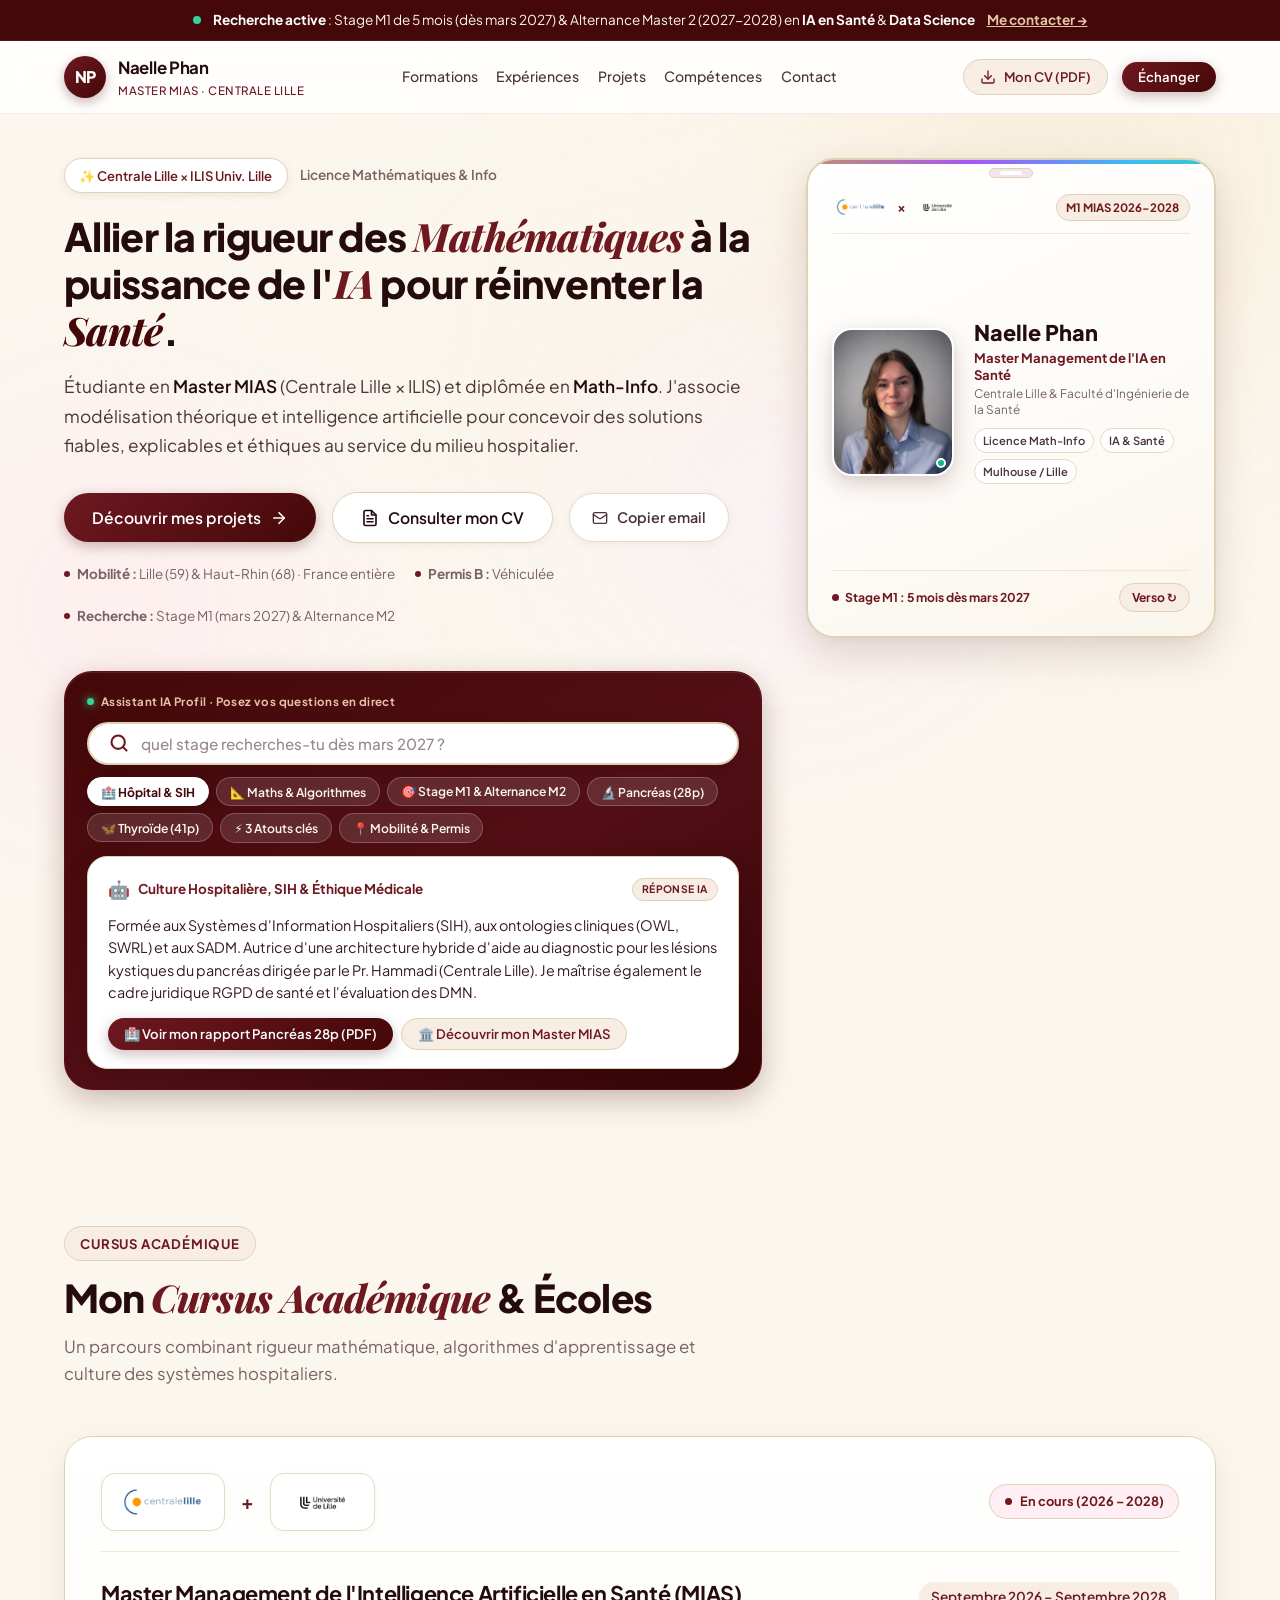
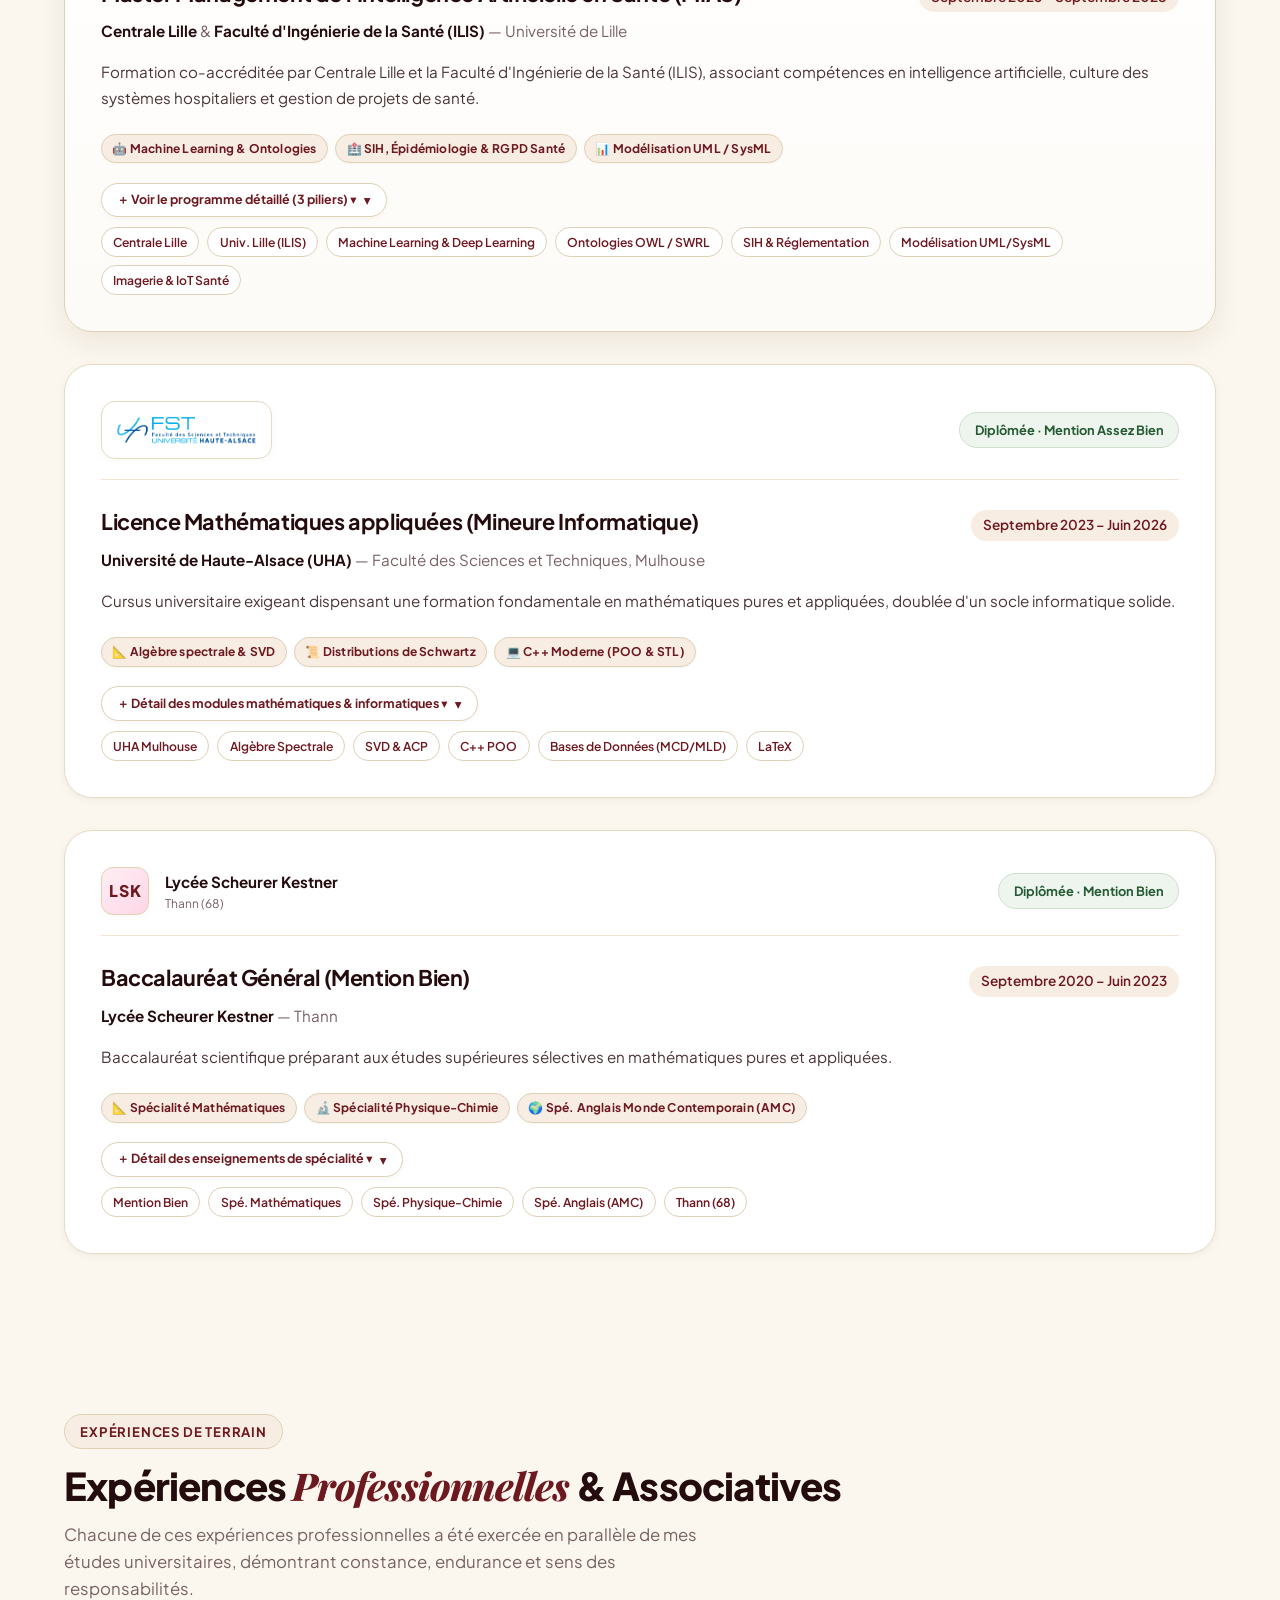
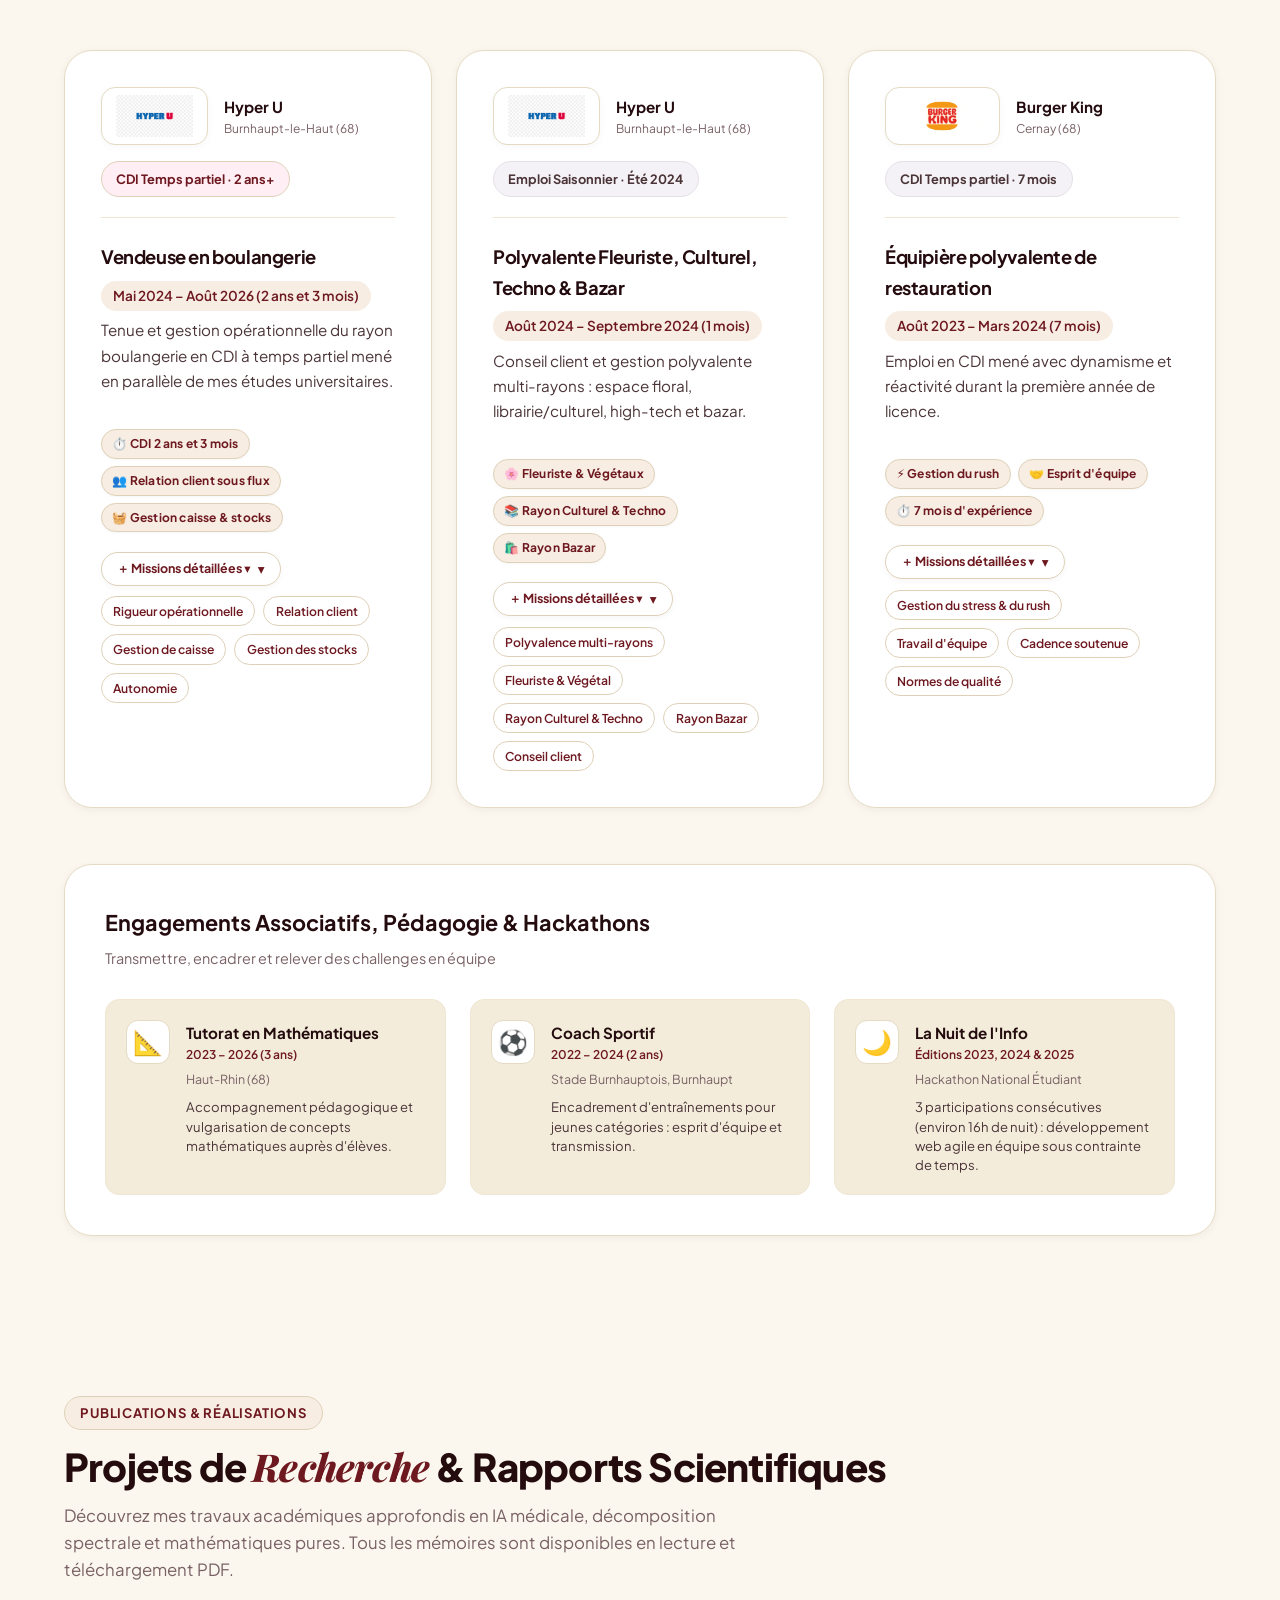
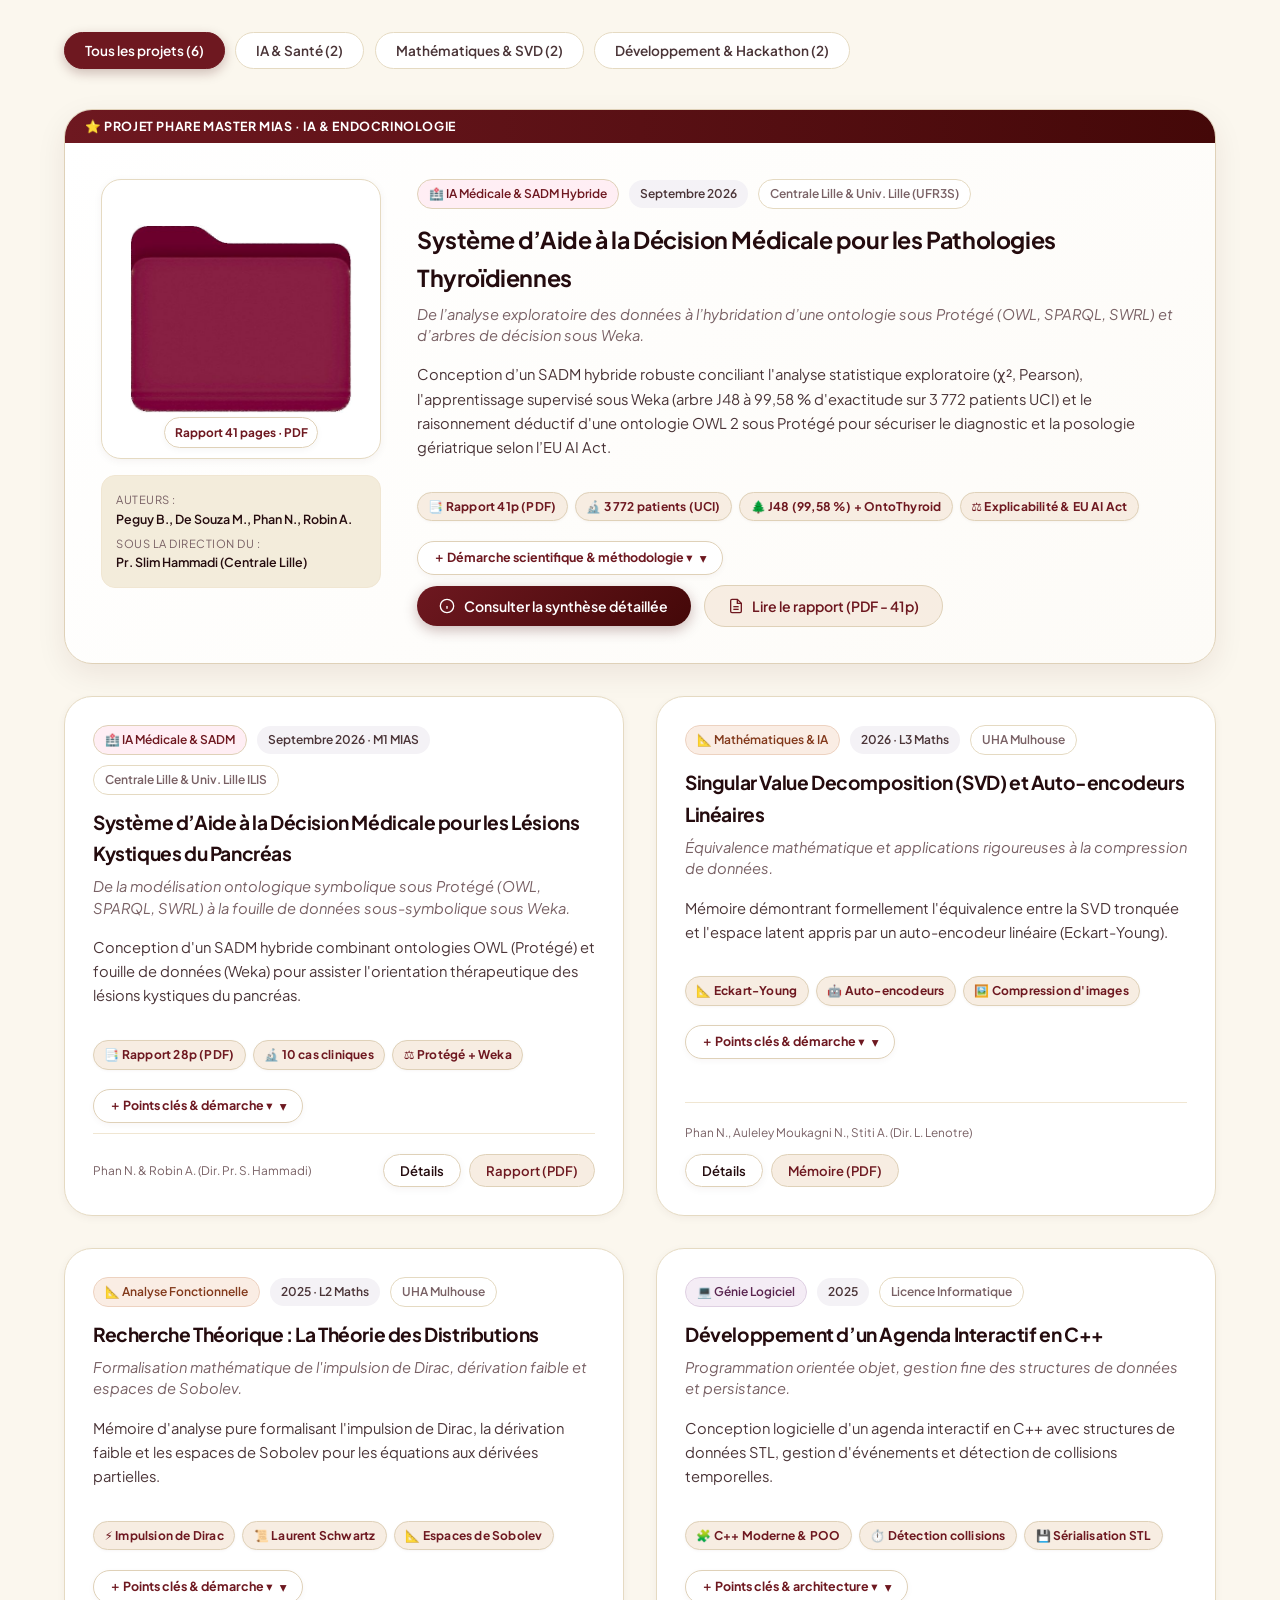
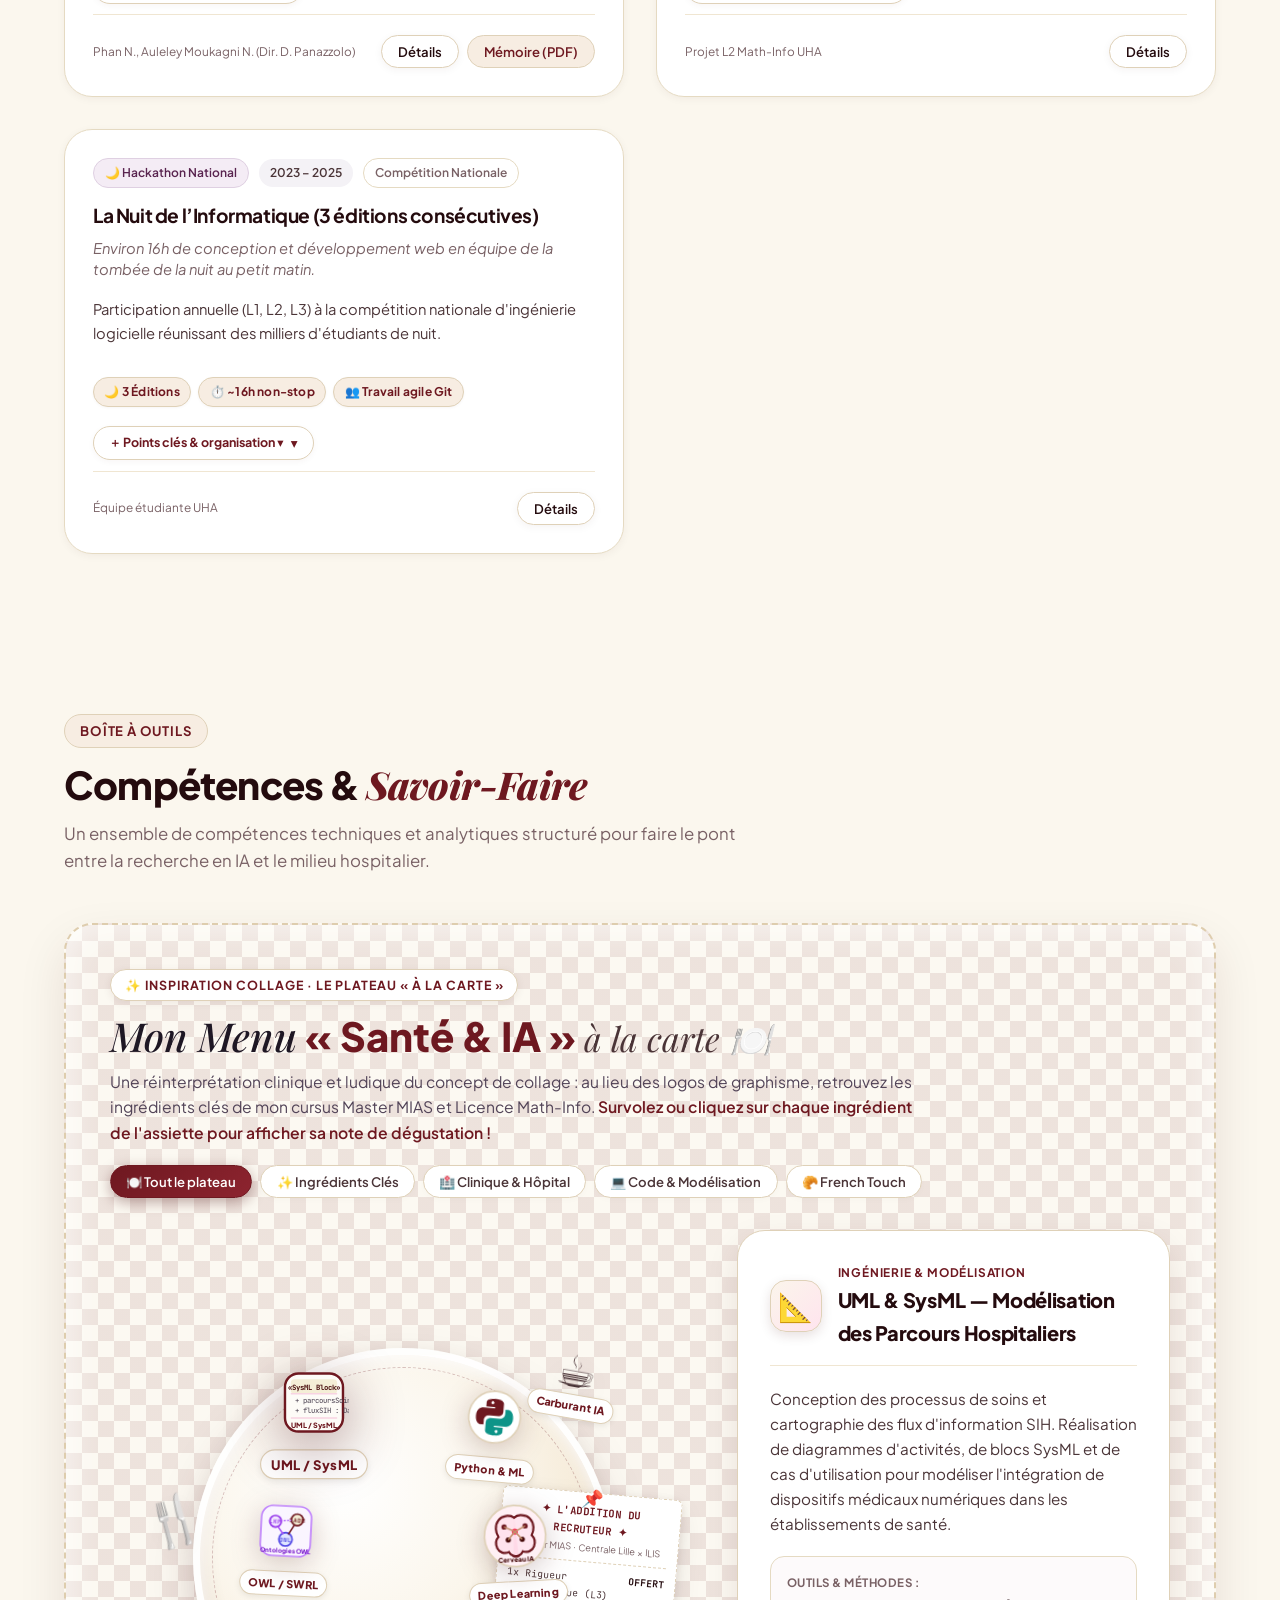
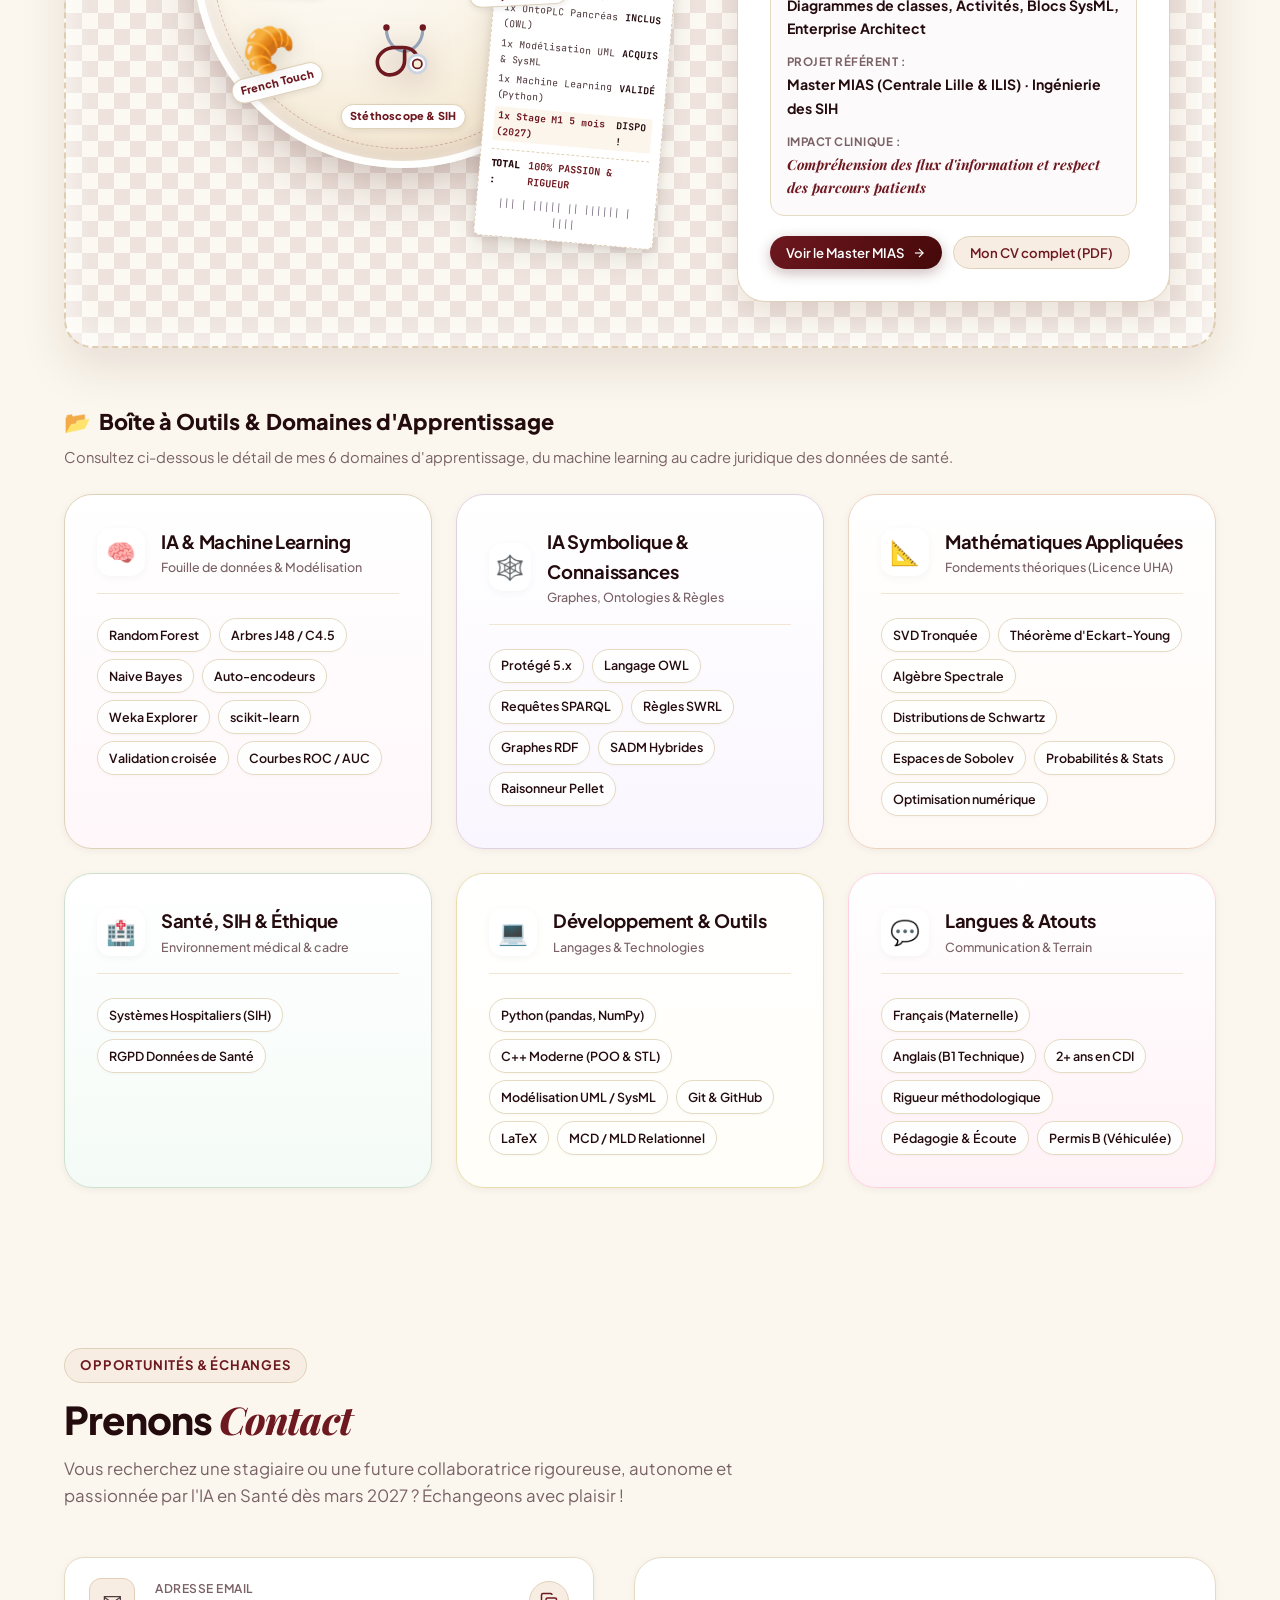
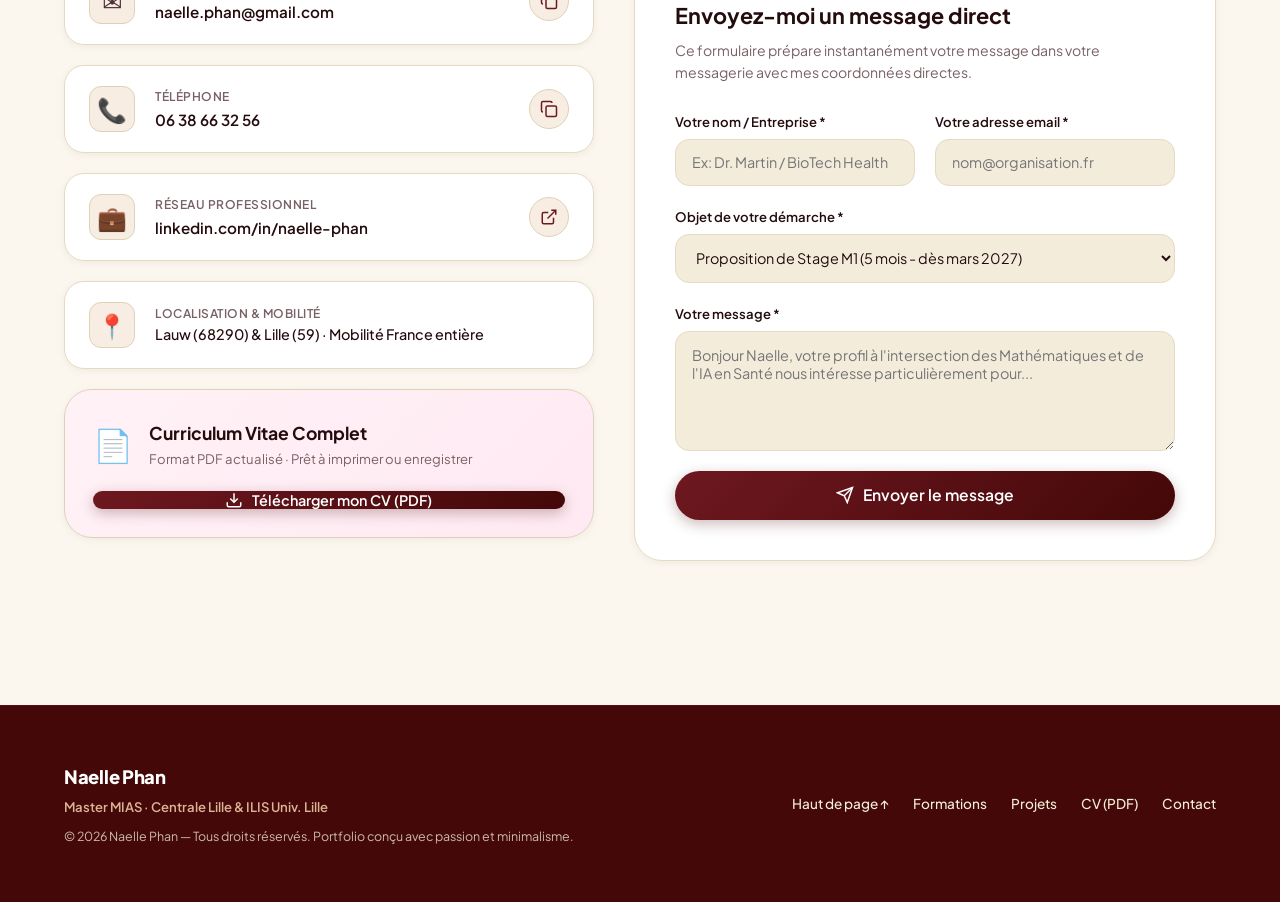
==== commit 9b02638c: "Add files via upload" ====
--- a/index.html
+++ b/index.html
@@ -43,7 +43,6 @@
 
       <nav class="site-nav" id="site-nav" aria-label="Navigation principale">
         <ul class="nav-links">
-          <li><a href="#about" class="nav-link">À propos</a></li>
           <li><a href="#formations" class="nav-link">Formations</a></li>
           <li><a href="#experiences" class="nav-link">Expériences</a></li>
           <li><a href="#projets" class="nav-link">Projets</a></li>
@@ -298,67 +297,6 @@
       </div> <!-- /hero-container -->
     </section> <!-- /hero-section -->
 
-
-    <!-- Key Highlights / Stat Strip -->
-    <section class="stats-section">
-      <div class="container stats-container">
-        <div class="stat-card">
-          <span class="stat-number">Master MIAS</span>
-          <span class="stat-label">Centrale Lille & Univ. Lille (ILIS)</span>
-          <span class="stat-detail">Management de l'IA en Santé</span>
-        </div>
-        <div class="stat-card">
-          <span class="stat-number">Licence Math-Info</span>
-          <span class="stat-label">Mention Assez Bien</span>
-          <span class="stat-detail">Université de Haute-Alsace (UHA)</span>
-        </div>
-        <div class="stat-card">
-          <span class="stat-number">3 Mémoires Rédigés</span>
-          <span class="stat-label">Rapports scientifiques complets</span>
-          <span class="stat-detail">SADM, SVD, Théorie des Distributions</span>
-        </div>
-        <div class="stat-card">
-          <span class="stat-number">2+ Ans en Entreprise</span>
-          <span class="stat-label">CDI temps partiel étudiant</span>
-          <span class="stat-detail">Hyper U & Burger King</span>
-        </div>
-      </div>
-    </section>
-
-    <!-- Section À Propos (Épurée & Percutante) -->
-    <section class="section about-section" id="about">
-      <div class="container">
-        <div class="section-badge-wrapper">
-          <span class="section-badge">Profil & Ambition</span>
-        </div>
-        <h2 class="section-title">Allier rigueur <span class="highlight-pink">théorique</span> et impact <span class="highlight-pink">clinique</span></h2>
-        <p class="section-subtitle">Diplômée d'une Licence Math-Info (UHA) et étudiante en Master MIAS (Centrale Lille × ILIS), je recherche activement un <strong>stage M1 de 5 mois dès mars 2027</strong> ainsi qu'une <strong>alternance en Master 2 (2027-2028)</strong> au service de l'IA et des données de santé.</p>
-        
-        <div class="about-pillars-row">
-          <div class="about-pillar-card">
-            <div class="pillar-top-icon">🎯</div>
-            <h3 class="pillar-heading">Stage M1 & Alternance M2</h3>
-            <p class="pillar-lead"><strong>Stage 5 mois (mars 2027) · Alternance M2</strong></p>
-            <p class="pillar-text">Data Science médicale, IA d'aide à la décision clinique ou gestion de projet SIH. Mobile Lille (59), Alsace (68) & France.</p>
-          </div>
-
-          <div class="about-pillar-card">
-            <div class="pillar-top-icon">📐</div>
-            <h3 class="pillar-heading">Socle Math-Info</h3>
-            <p class="pillar-lead"><strong>Rigueur & Algorithmes</strong></p>
-            <p class="pillar-text">Algèbre spectrale (SVD), analyse fonctionnelle, ontologies OWL/SWRL sous Protégé, et programmation Python & C++.</p>
-          </div>
-
-          <div class="about-pillar-card">
-            <div class="pillar-top-icon">💼</div>
-            <h3 class="pillar-heading">Maturité Terrain</h3>
-            <p class="pillar-lead"><strong>2+ ans en CDI</strong></p>
-            <p class="pillar-text">Emploi étudiant mené en continu avec mes études, complété par 3 ans de tutorat en maths et 3 Nuits de l'Info.</p>
-          </div>
-        </div>
-      </div>
-    </section>
-
     <!-- Section Formations & Écoles (avec Logos) -->
     <section class="section formations-section" id="formations">
       <div class="container">
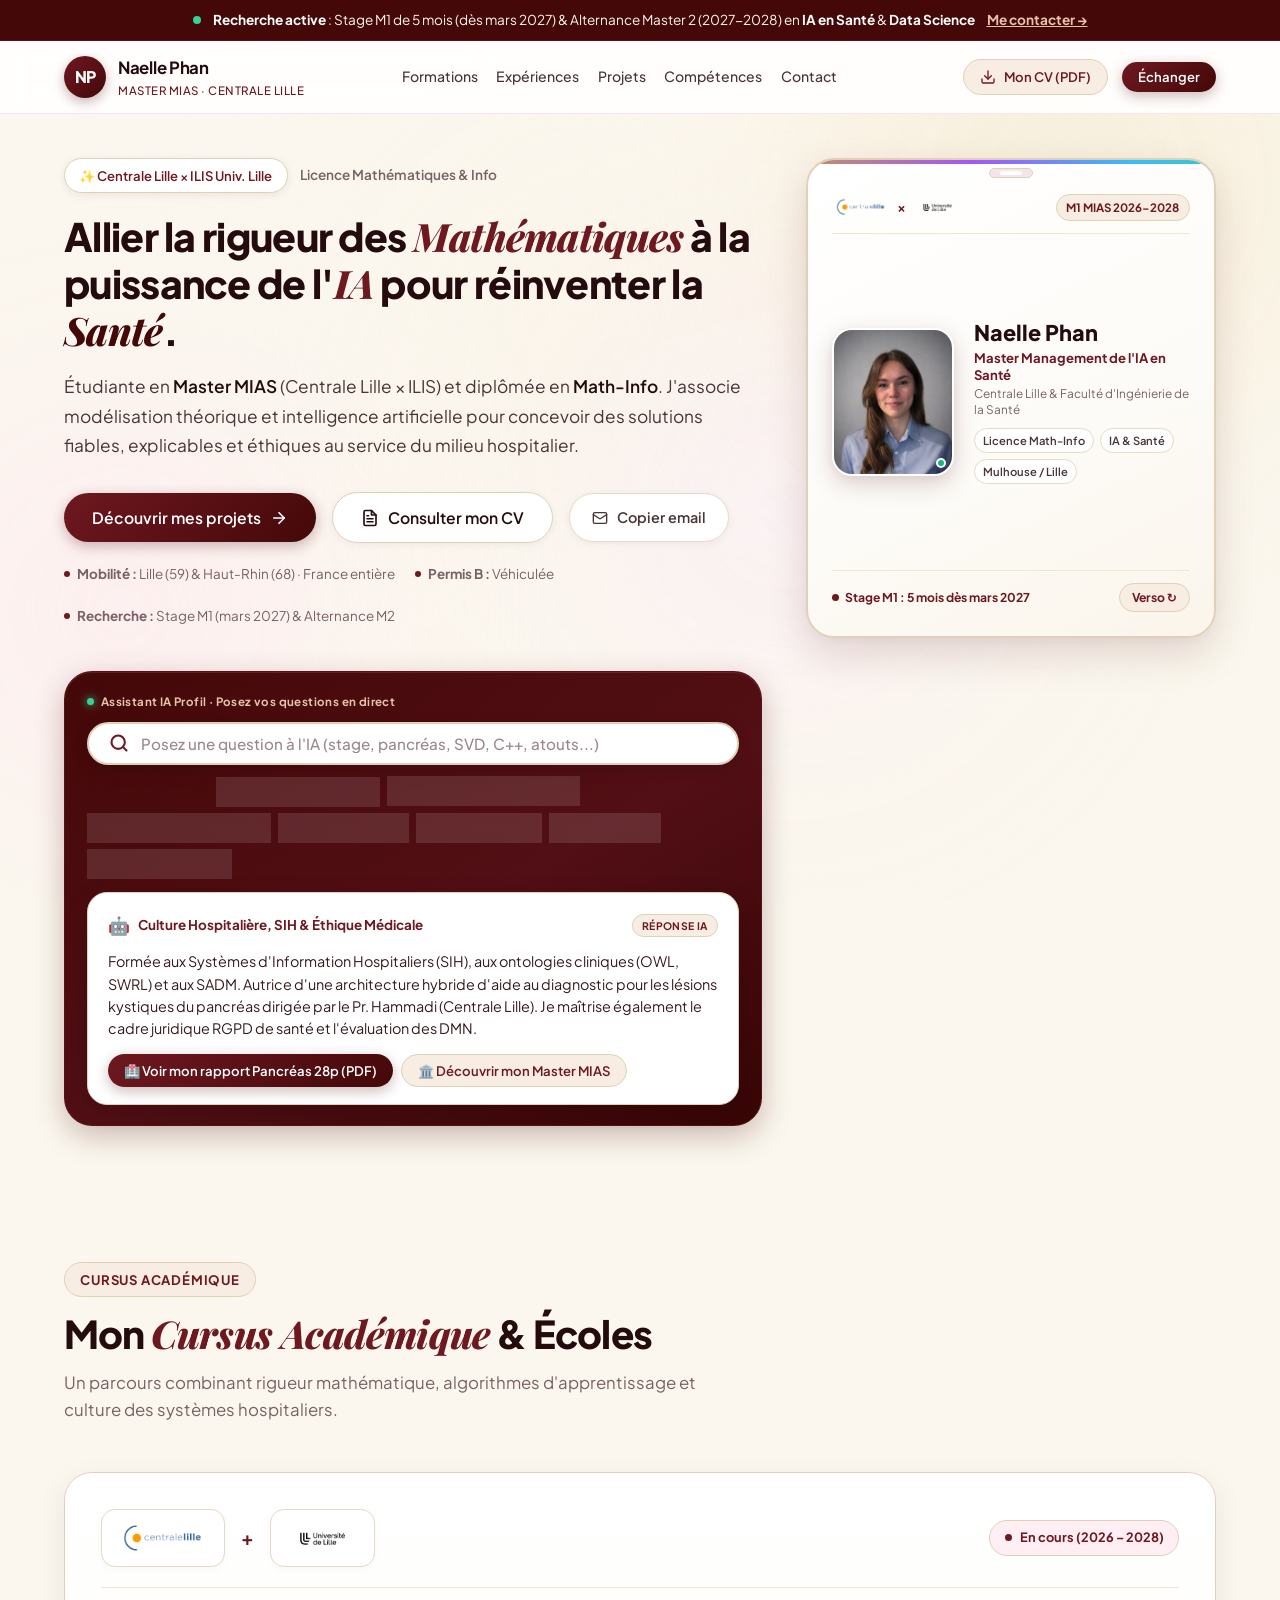
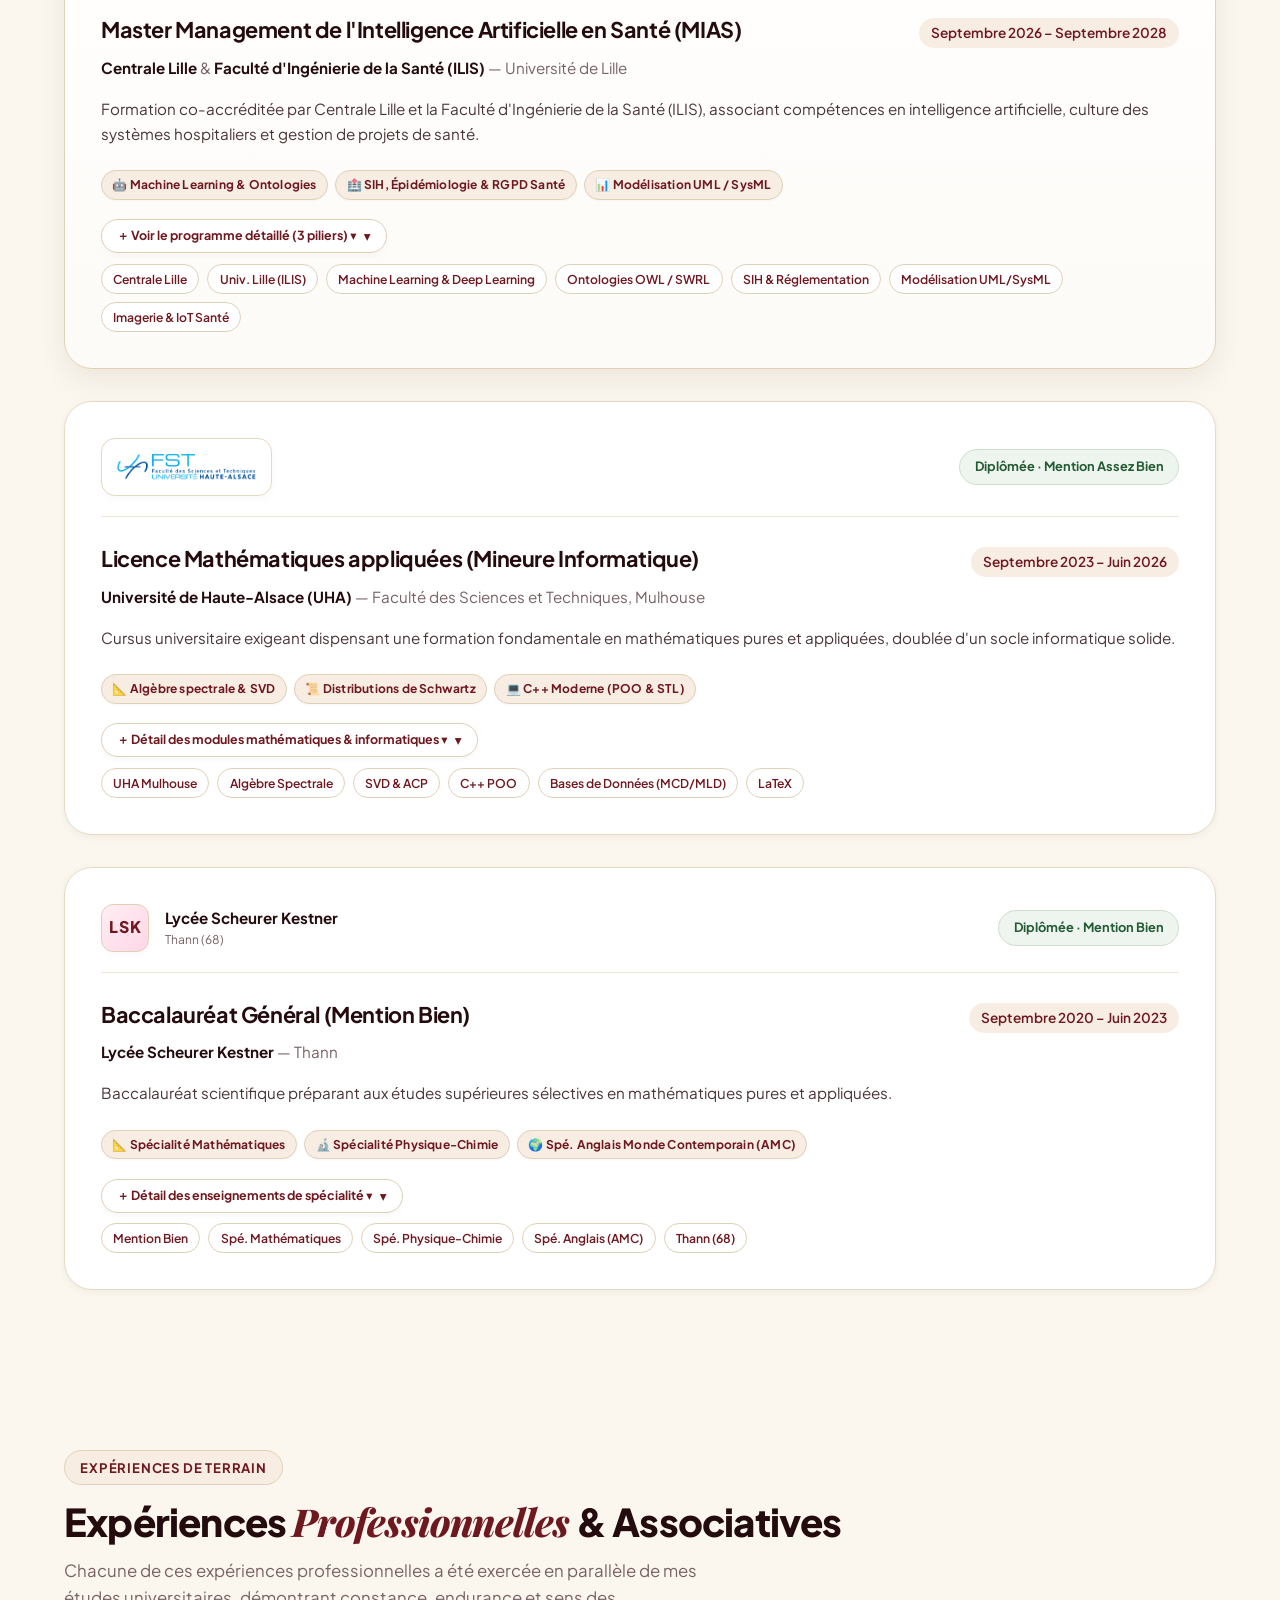
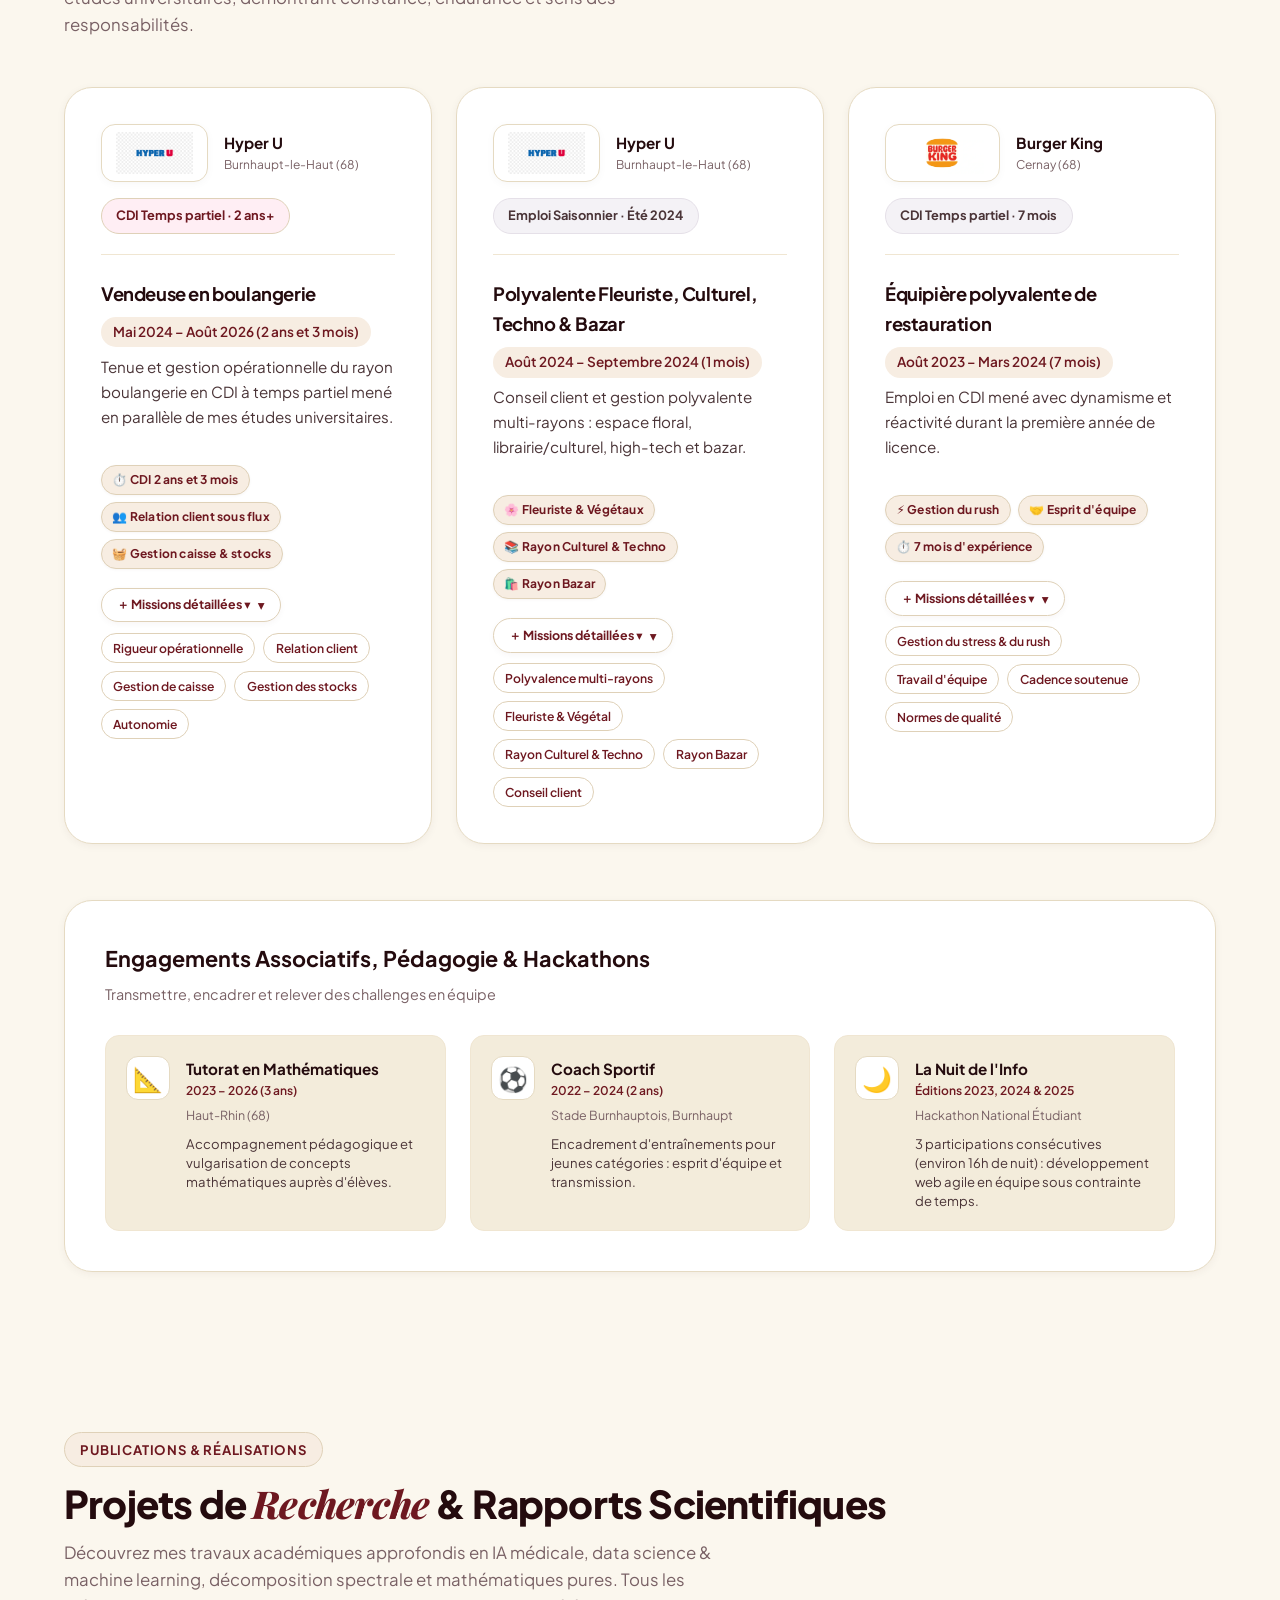
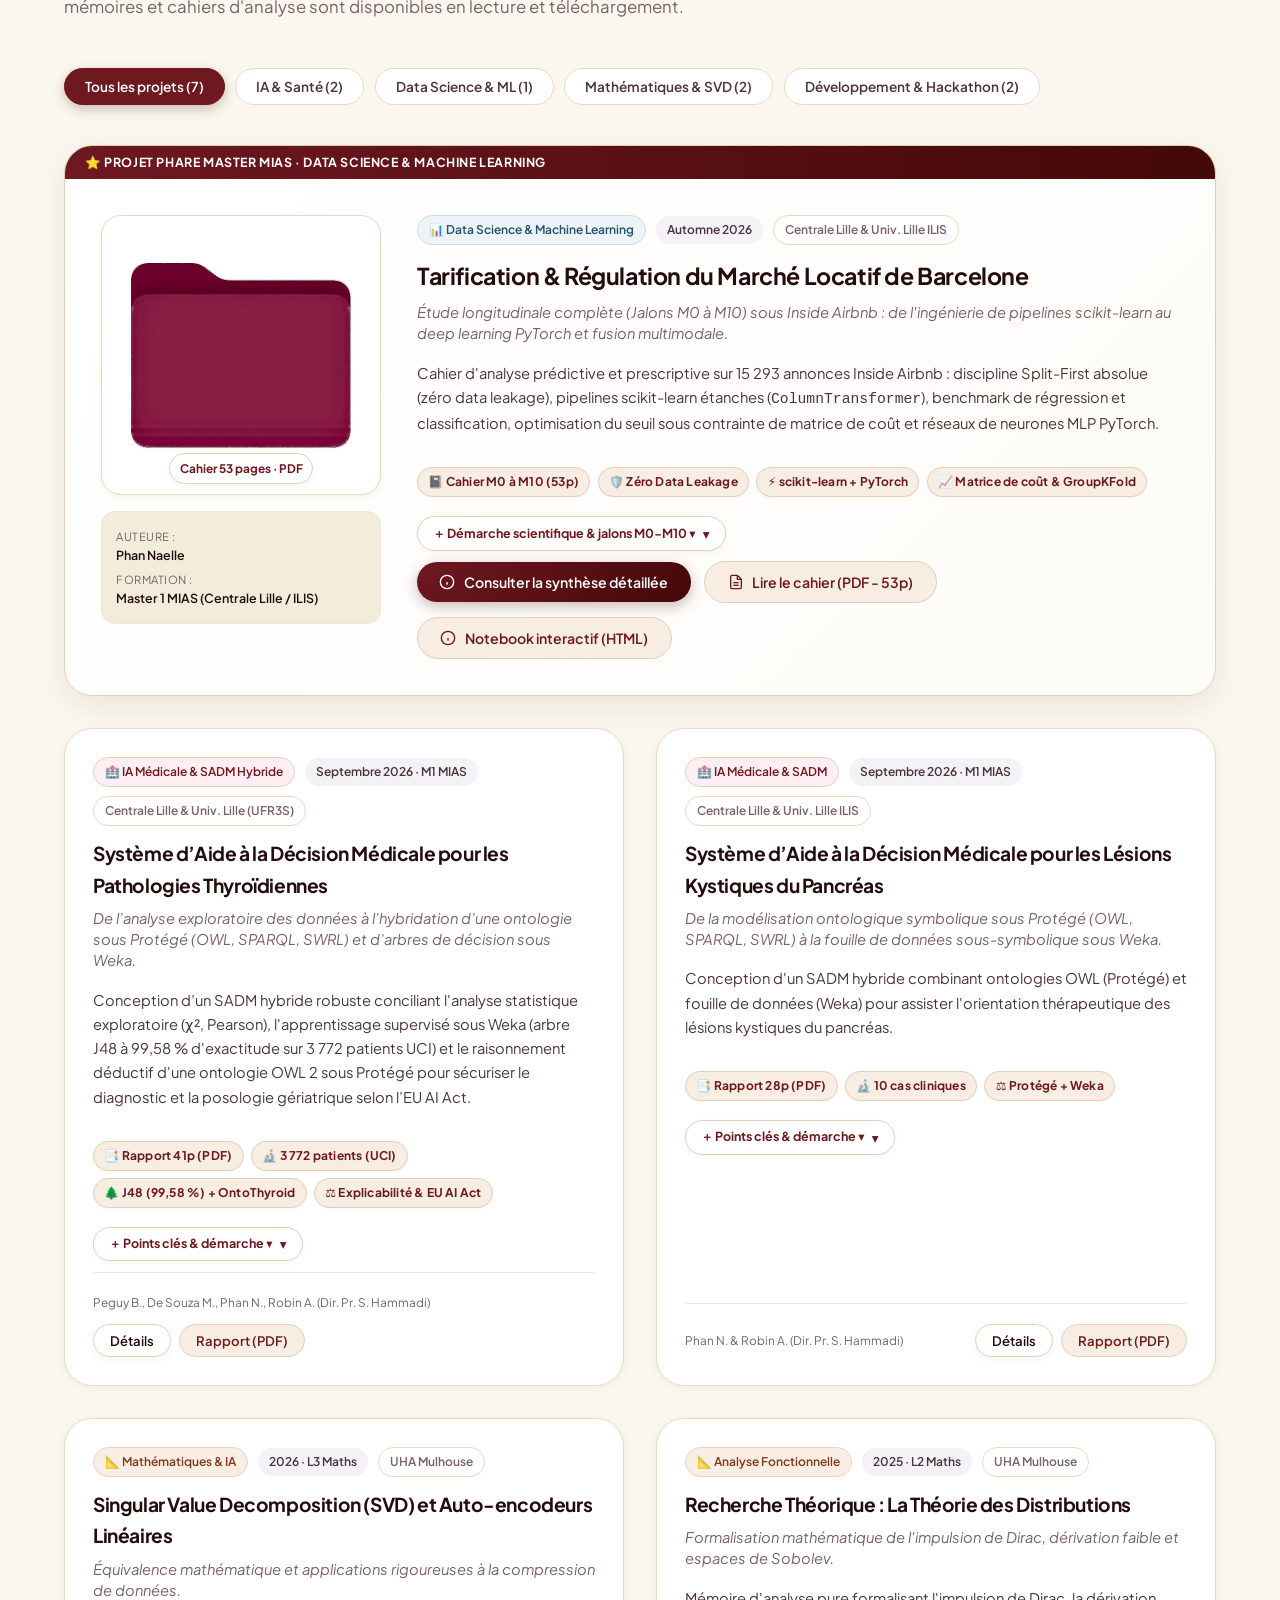
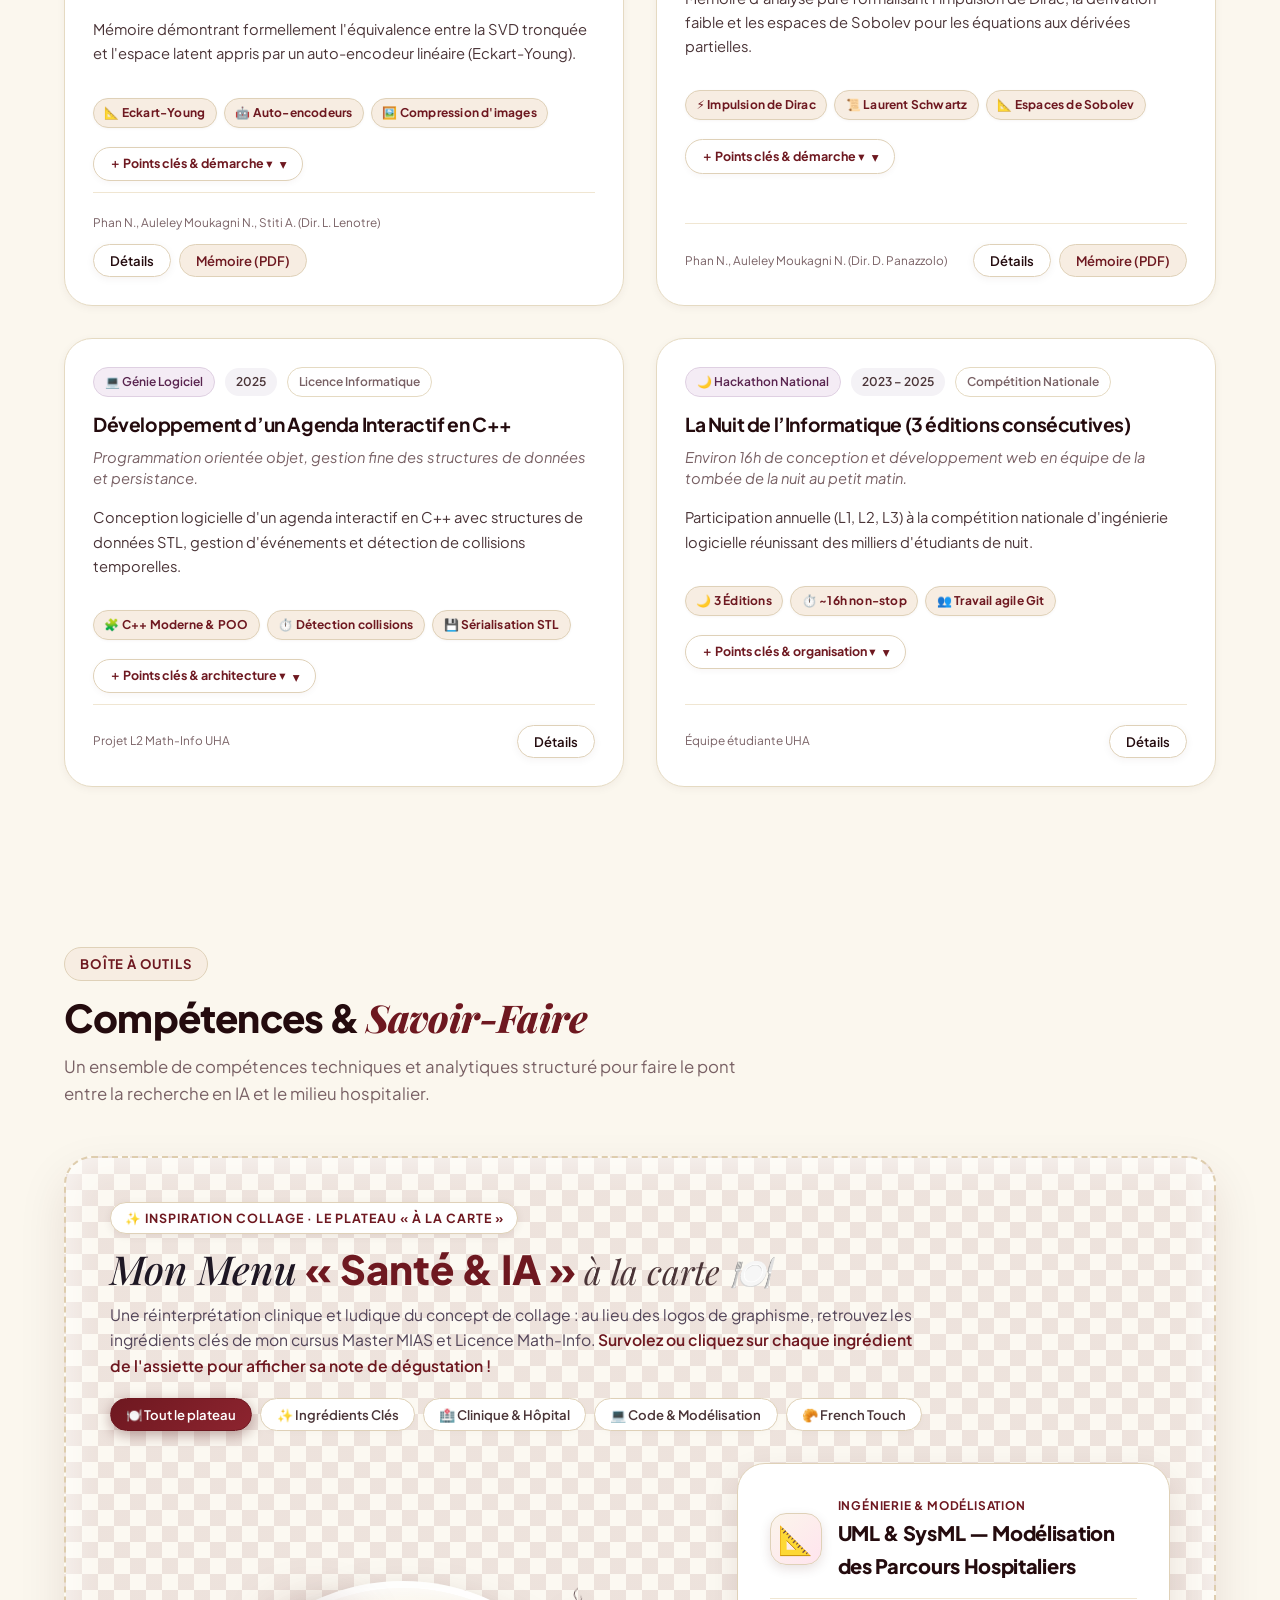
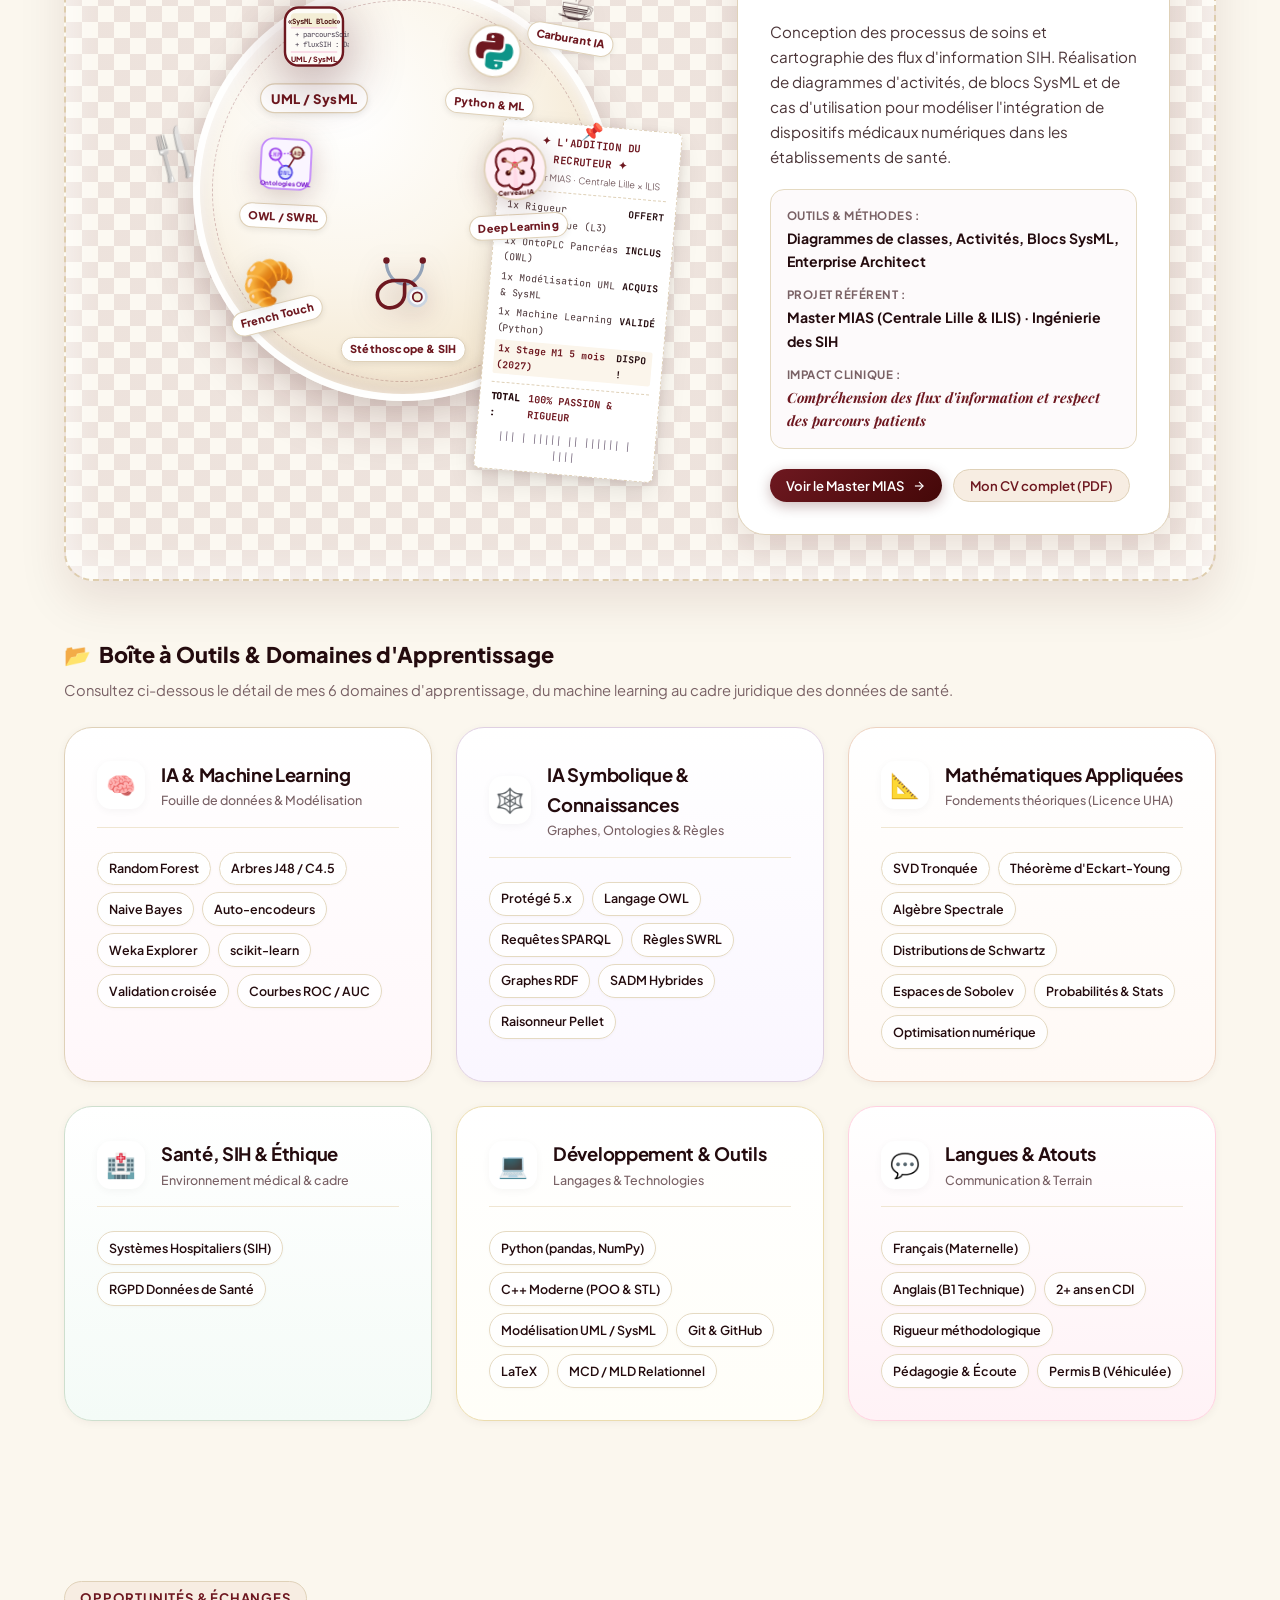
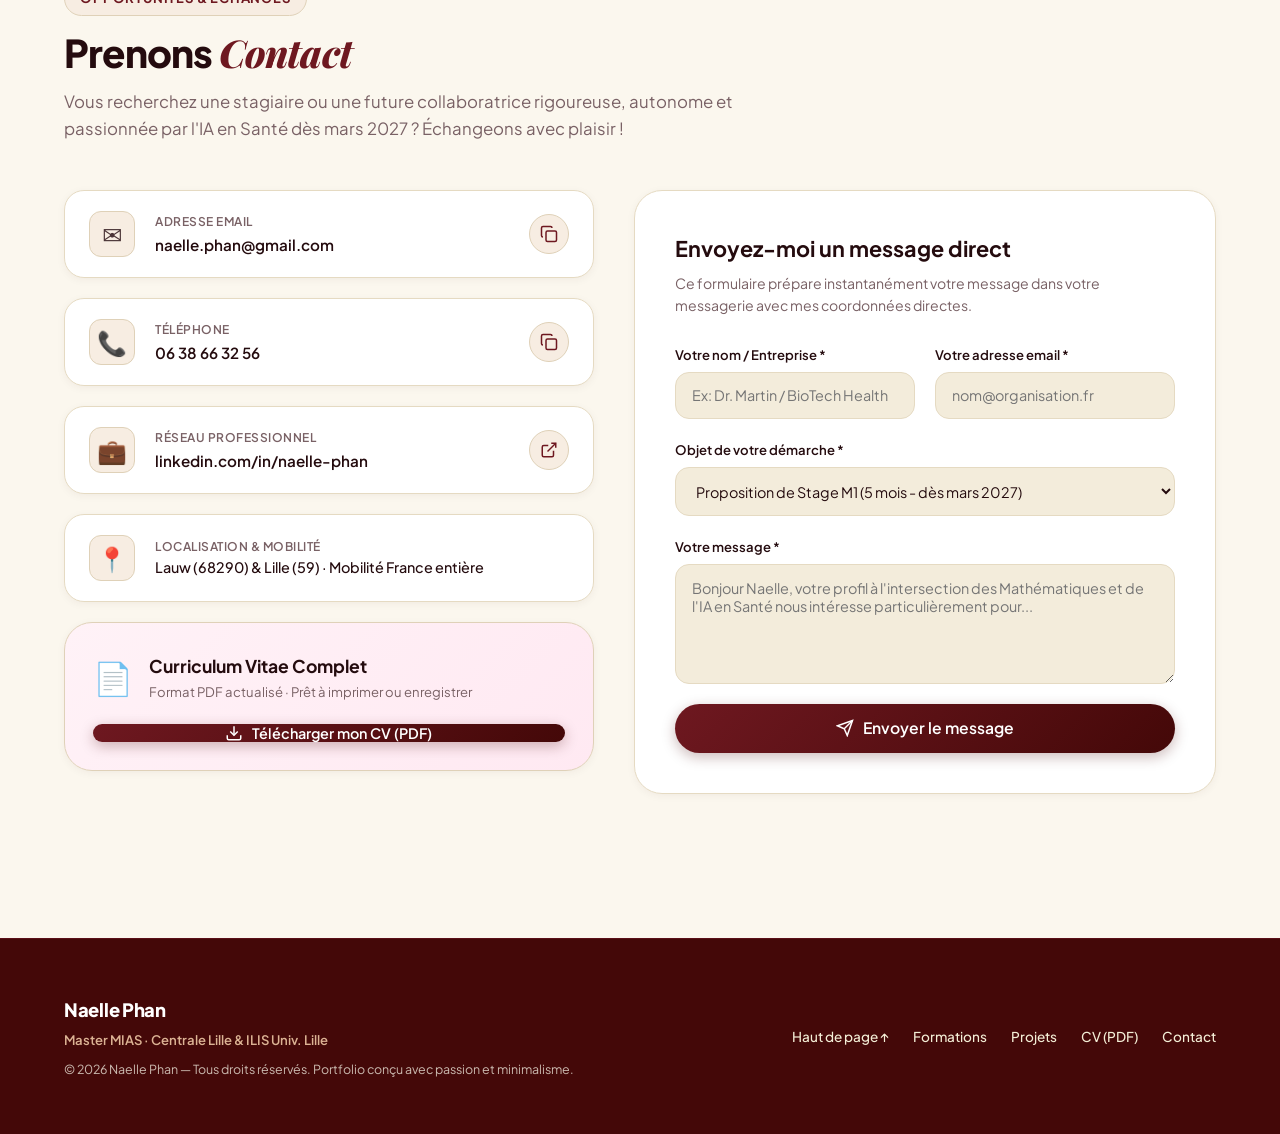
==== commit 55651ef3: "Add files via upload" ====
--- a/index.html
+++ b/index.html
@@ -152,6 +152,7 @@
                 <button class="search-chip-pill active" data-query="hopital">🏥 Hôpital & SIH</button>
                 <button class="search-chip-pill" data-query="maths">📐 Maths & Algorithmes</button>
                 <button class="search-chip-pill" data-query="stage">🎯 Stage M1 & Alternance M2</button>
+                <button class="search-chip-pill" data-query="barcelone">📊 Data Science (M0-M10)</button>
                 <button class="search-chip-pill" data-query="pancreas">🔬 Pancréas (28p)</button>
                 <button class="search-chip-pill" data-query="thyroide">🦋 Thyroïde (41p)</button>
                 <button class="search-chip-pill" data-query="atouts">⚡ 3 Atouts clés</button>
@@ -787,67 +788,68 @@
         </div>
         <h2 class="section-title">Projets de <span class="highlight-pink">Recherche</span> & Rapports Scientifiques</h2>
         <p class="section-subtitle">
-          Découvrez mes travaux académiques approfondis en IA médicale, décomposition spectrale et mathématiques pures. Tous les mémoires sont disponibles en lecture et téléchargement PDF.
+          Découvrez mes travaux académiques approfondis en IA médicale, data science & machine learning, décomposition spectrale et mathématiques pures. Tous les mémoires et cahiers d'analyse sont disponibles en lecture et téléchargement.
         </p>
 
         <!-- Project Filter Buttons -->
         <div class="project-filter-bar">
-          <button class="filter-btn active" data-filter="all">Tous les projets (6)</button>
+          <button class="filter-btn active" data-filter="all">Tous les projets (7)</button>
           <button class="filter-btn" data-filter="sante">IA & Santé (2)</button>
+          <button class="filter-btn" data-filter="data">Data Science & ML (1)</button>
           <button class="filter-btn" data-filter="maths">Mathématiques & SVD (2)</button>
           <button class="filter-btn" data-filter="code">Développement & Hackathon (2)</button>
         </div>
 
         <div class="projects-grid" id="projects-grid">
 
-          <!-- PROJECT 1: FEATURED STAR PROJECT - Pathologies Thyroïdiennes -->
-          <article class="project-card featured-project" data-category="sante">
-            <div class="featured-ribbon">⭐ Projet Phare Master MIAS · IA & Endocrinologie</div>
+          <!-- PROJECT 1: FEATURED STAR PROJECT - Data Science & Machine Learning (Barcelone) -->
+          <article class="project-card featured-project" data-category="data">
+            <div class="featured-ribbon">⭐ Projet Phare Master MIAS · Data Science & Machine Learning</div>
             <div class="project-card-layout">
               <div class="project-visual-col">
                 <div class="project-img-frame">
-                  <img src="bordeaux-macos-folder.png" alt="Dossier de recherche SADM Pathologies Thyroïdiennes" class="folder-cover-img">
+                  <img src="bordeaux-macos-folder.png" alt="Cahier d'analyse Data Science Barcelone" class="folder-cover-img">
                   <div class="project-badge-overlay">
-                    <span class="badge-tag">Rapport 41 pages · PDF</span>
+                    <span class="badge-tag">Cahier 53 pages · PDF</span>
                   </div>
                 </div>
                 <div class="authorship-box">
-                  <span class="authors-label">Auteurs :</span>
-                  <span class="authors-names">Peguy B., De Souza M., Phan N., Robin A.</span>
-                  <span class="advisor-label">Sous la direction du :</span>
-                  <span class="advisor-name">Pr. Slim Hammadi (Centrale Lille)</span>
+                  <span class="authors-label">Auteure :</span>
+                  <span class="authors-names">Phan Naelle</span>
+                  <span class="advisor-label">Formation :</span>
+                  <span class="advisor-name">Master 1 MIAS (Centrale Lille / ILIS)</span>
                 </div>
               </div>
 
               <div class="project-info-col">
                 <div class="project-meta-top">
-                  <span class="meta-tag tag-sante">🏥 IA Médicale & SADM Hybride</span>
-                  <span class="meta-tag tag-date">Septembre 2026</span>
-                  <span class="meta-tag tag-school">Centrale Lille & Univ. Lille (UFR3S)</span>
+                  <span class="meta-tag tag-data">📊 Data Science & Machine Learning</span>
+                  <span class="meta-tag tag-date">Automne 2026</span>
+                  <span class="meta-tag tag-school">Centrale Lille & Univ. Lille ILIS</span>
                 </div>
 
                 <h3 class="project-title">
-                  Système d’Aide à la Décision Médicale pour les Pathologies Thyroïdiennes
+                  Tarification & Régulation du Marché Locatif de Barcelone
                 </h3>
                 <p class="project-subtitle-text">
-                  <em>De l’analyse exploratoire des données à l’hybridation d’une ontologie sous Protégé (OWL, SPARQL, SWRL) et d’arbres de décision sous Weka.</em>
+                  <em>Étude longitudinale complète (Jalons M0 à M10) sous Inside Airbnb : de l'ingénierie de pipelines scikit-learn au deep learning PyTorch et fusion multimodale.</em>
                 </p>
 
                 <p class="project-desc">
-                  Conception d’un SADM hybride robuste conciliant l'analyse statistique exploratoire (χ², Pearson), l'apprentissage supervisé sous Weka (arbre J48 à 99,58 % d'exactitude sur 3 772 patients UCI) et le raisonnement déductif d'une ontologie OWL 2 sous Protégé pour sécuriser le diagnostic et la posologie gériatrique selon l’EU AI Act.
+                  Cahier d'analyse prédictive et prescriptive sur 15 293 annonces Inside Airbnb : discipline Split-First absolue (zéro data leakage), pipelines scikit-learn étanches (<code>ColumnTransformer</code>), benchmark de régression et classification, optimisation du seuil sous contrainte de matrice de coût et réseaux de neurones MLP PyTorch.
                 </p>
 
                 <!-- Quick Glance Badges -->
                 <div class="card-glance-badges">
-                  <span class="glance-badge">📑 Rapport 41p (PDF)</span>
-                  <span class="glance-badge">🔬 3 772 patients (UCI)</span>
-                  <span class="glance-badge">🌲 J48 (99,58 %) + OntoThyroid</span>
-                  <span class="glance-badge">⚖️ Explicabilité & EU AI Act</span>
+                  <span class="glance-badge">📓 Cahier M0 à M10 (53p)</span>
+                  <span class="glance-badge">🛡️ Zéro Data Leakage</span>
+                  <span class="glance-badge">⚡ scikit-learn + PyTorch</span>
+                  <span class="glance-badge">📈 Matrice de coût & GroupKFold</span>
                 </div>
 
                 <!-- Collapsible Drawer Toggle -->
-                <button class="drawer-toggle-btn" aria-expanded="false" data-open-text="Masquer les détails ▴" data-closed-text="＋ Démarche scientifique & méthodologie ▾">
-                  <span class="toggle-text">＋ Démarche scientifique & méthodologie ▾</span>
+                <button class="drawer-toggle-btn" aria-expanded="false" data-open-text="Masquer les détails ▴" data-closed-text="＋ Démarche scientifique & jalons M0-M10 ▾">
+                  <span class="toggle-text">＋ Démarche scientifique & jalons M0-M10 ▾</span>
                   <span class="toggle-arrow">▾</span>
                 </button>
 
@@ -855,47 +857,127 @@
                   <div class="drawer-inner-content">
                     <div class="project-highlights-grid">
                       <div class="hl-item">
-                        <strong>Analyse Exploratoire & Biomarqueurs :</strong> Assainissement de la cohorte UCI (3 772 patients), démonstration mathématique de dépendance par test du χ² (p = 1,31×10⁻⁶), étude de colinéarité de Pearson (r = +0,793 entre TT4 et FTI) et analyse du déséquilibre de classes.
+                        <strong>Génie Logiciel & Pipelines (M0–M3) :</strong> Discipline <em>Split-First</em> absolue avec scellement du jeu de test (Sealed Test Set), pipelines <code>ColumnTransformer</code> sans fuite, encodage haute cardinalité (69 quartiers) et journal de décisions formel (*Decision Log*).
                       </div>
                       <div class="hl-item">
-                        <strong>IA Symbolique (Protégé & Pellet) :</strong> Ontologie formelle <code>OntoThyroid</code> (30 classes, 16 règles SWRL), raisonneur Pellet sous Owlready2, requêtes sémantiques SPARQL, politique d'abstention prudente et sécurisation de la prescription chez le sujet âgé.
+                        <strong>Modélisation & Décision Métier (M4–M6) :</strong> Optimisation du seuil de classification selon la matrice de coût opérationnel, validation croisée <code>GroupKFold</code> par hôte, importance par permutation avec avertissement causal et fiche de modèle (*Model Card v1*).
                       </div>
                       <div class="hl-item">
-                        <strong>IA Sous-Symbolique (Fouille Weka) :</strong> Benchmark comparatif (J48, LMT, RandomTree, Naive Bayes), validation croisée 10 plis, extraction des seuils pivots (TSH ≤ 6,0 et FTI ≤ 64,0) et analyse fine des courbes ROC sous KnowledgeFlow.
+                        <strong>Deep Learning & Multimodal (M7–M10) :</strong> Réseau de neurones codé <em>from scratch</em> en NumPy avec validation analytique des gradients, MLP tabulaire PyTorch, étude d'ablation de régularisation sur 3 graines et fusion multimodale texte (Embeddings/TF-IDF) + tabulaire.
                       </div>
                     </div>
 
                     <div class="project-tech-pills">
-                      <span class="tech-pill">Protégé 5.6</span>
-                      <span class="tech-pill">OWL 2</span>
-                      <span class="tech-pill">SWRL</span>
-                      <span class="tech-pill">Pellet Reasoner</span>
-                      <span class="tech-pill">SPARQL</span>
-                      <span class="tech-pill">Weka Explorer</span>
-                      <span class="tech-pill">Arbre J48 (99,58 %)</span>
-                      <span class="tech-pill">Test du χ²</span>
-                      <span class="tech-pill">Matrice de Pearson</span>
-                      <span class="tech-pill">KnowledgeFlow (ROC)</span>
-                      <span class="tech-pill">EU AI Act</span>
+                      <span class="tech-pill">Python 3.12</span>
+                      <span class="tech-pill">scikit-learn</span>
+                      <span class="tech-pill">PyTorch</span>
+                      <span class="tech-pill">pandas</span>
+                      <span class="tech-pill">NumPy</span>
+                      <span class="tech-pill">ColumnTransformer</span>
+                      <span class="tech-pill">GroupKFold</span>
+                      <span class="tech-pill">Pipelines ML</span>
+                      <span class="tech-pill">Decision Log</span>
+                      <span class="tech-pill">Model Card</span>
+                      <span class="tech-pill">Matrice de Coût</span>
+                      <span class="tech-pill">Deep Learning</span>
                     </div>
                   </div>
                 </div>
 
                 <div class="project-actions">
-                  <button class="btn btn-primary-pink btn-md open-modal-btn" data-project="thyroide">
+                  <button class="btn btn-primary-pink btn-md open-modal-btn" data-project="barcelone">
                     <svg class="icon" width="16" height="16" viewBox="0 0 24 24" fill="none" stroke="currentColor" stroke-width="2"><circle cx="12" cy="12" r="10"></circle><line x1="12" y1="16" x2="12" y2="12"></line><line x1="12" y1="8" x2="12.01" y2="8"></line></svg>
                     <span>Consulter la synthèse détaillée</span>
                   </button>
-                  <a href="Pathologies_Thyroidiennes.pdf" target="_blank" rel="noopener noreferrer" class="btn btn-soft-pink btn-md" title="Ouvrir le rapport complet au format PDF">
+                  <a href="Projet_Longitudinal_M0_a_M10.pdf" target="_blank" rel="noopener noreferrer" class="btn btn-soft-pink btn-md" title="Ouvrir le cahier complet d'analyse au format PDF">
                     <svg class="icon" width="16" height="16" viewBox="0 0 24 24" fill="none" stroke="currentColor" stroke-width="2"><path d="M14 2H6a2 2 0 0 0-2 2v16a2 2 0 0 0 2 2h12a2 2 0 0 0 2-2V8z"></path><polyline points="14 2 14 8 20 8"></polyline><line x1="16" y1="13" x2="8" y2="13"></line><line x1="16" y1="17" x2="8" y2="17"></line></svg>
-                    <span>Lire le rapport (PDF - 41p)</span>
+                    <span>Lire le cahier (PDF - 53p)</span>
                   </a>
+                  <a href="Projet_Longitudinal_M0_a_M10.html" target="_blank" rel="noopener noreferrer" class="btn btn-soft-pink btn-md" title="Consulter le Notebook interactif avec sorties et visualisations">
+                    <svg class="icon" width="16" height="16" viewBox="0 0 24 24" fill="none" stroke="currentColor" stroke-width="2"><circle cx="12" cy="12" r="10"></circle><line x1="12" y1="16" x2="12" y2="12"></line><line x1="12" y1="8" x2="12.01" y2="8"></line></svg>
+                    <span>Notebook interactif (HTML)</span>
+                  </a>
                 </div>
               </div>
             </div>
           </article>
 
-          <!-- PROJECT 2: Lésions Kystiques du Pancréas -->
+          <!-- PROJECT 2: Système d’Aide à la Décision Médicale pour les Pathologies Thyroïdiennes -->
+          <article class="project-card standard-project" data-category="sante">
+            <div class="project-card-header">
+              <div class="project-meta-top">
+                <span class="meta-tag tag-sante">🏥 IA Médicale & SADM Hybride</span>
+                <span class="meta-tag tag-date">Septembre 2026 · M1 MIAS</span>
+                <span class="meta-tag tag-school">Centrale Lille & Univ. Lille (UFR3S)</span>
+              </div>
+              <h3 class="project-title">Système d’Aide à la Décision Médicale pour les Pathologies Thyroïdiennes</h3>
+              <p class="project-subtitle-text">
+                <em>De l’analyse exploratoire des données à l’hybridation d’une ontologie sous Protégé (OWL, SPARQL, SWRL) et d’arbres de décision sous Weka.</em>
+              </p>
+            </div>
+
+            <div class="project-card-content">
+              <p class="project-desc">
+                Conception d’un SADM hybride robuste conciliant l'analyse statistique exploratoire (χ², Pearson), l'apprentissage supervisé sous Weka (arbre J48 à 99,58 % d'exactitude sur 3 772 patients UCI) et le raisonnement déductif d'une ontologie OWL 2 sous Protégé pour sécuriser le diagnostic et la posologie gériatrique selon l’EU AI Act.
+              </p>
+
+              <!-- Quick Glance Badges -->
+              <div class="card-glance-badges">
+                <span class="glance-badge">📑 Rapport 41p (PDF)</span>
+                <span class="glance-badge">🔬 3 772 patients (UCI)</span>
+                <span class="glance-badge">🌲 J48 (99,58 %) + OntoThyroid</span>
+                <span class="glance-badge">⚖️ Explicabilité & EU AI Act</span>
+              </div>
+
+              <!-- Collapsible Drawer Toggle -->
+              <button class="drawer-toggle-btn" aria-expanded="false" data-open-text="Masquer les détails ▴" data-closed-text="＋ Points clés & démarche ▾">
+                <span class="toggle-text">＋ Points clés & démarche ▾</span>
+                <span class="toggle-arrow">▾</span>
+              </button>
+
+              <div class="card-expand-drawer">
+                <div class="drawer-inner-content">
+                  <div class="project-keypoints">
+                    <div class="keypoint">
+                      <span class="kp-icon">✦</span>
+                      <span><strong>Analyse Exploratoire & Biomarqueurs :</strong> Assainissement de la cohorte UCI (3 772 patients), test d'indépendance du χ² (p = 1,31×10⁻⁶), étude de colinéarité de Pearson (r = +0,793 entre TT4 et FTI) et traitement du déséquilibre de classes.</span>
+                    </div>
+                    <div class="keypoint">
+                      <span class="kp-icon">✦</span>
+                      <span><strong>IA Symbolique (Protégé & Pellet) :</strong> Ontologie formelle <code>OntoThyroid</code> (30 classes, 16 règles SWRL), raisonneur Pellet sous Owlready2, requêtes sémantiques SPARQL, politique d'abstention prudente et sécurisation gériatrique.</span>
+                    </div>
+                    <div class="keypoint">
+                      <span class="kp-icon">✦</span>
+                      <span><strong>IA Sous-Symbolique (Fouille Weka) :</strong> Benchmark comparatif (J48, LMT, RandomTree, Naive Bayes), validation croisée 10 plis, extraction des seuils pivots (TSH ≤ 6,0 et FTI ≤ 64,0) et analyse fine des courbes ROC sous KnowledgeFlow.</span>
+                    </div>
+                  </div>
+
+                  <div class="project-tech-pills">
+                    <span class="tech-pill">Protégé 5.6</span>
+                    <span class="tech-pill">OWL 2</span>
+                    <span class="tech-pill">SWRL</span>
+                    <span class="tech-pill">Pellet Reasoner</span>
+                    <span class="tech-pill">SPARQL</span>
+                    <span class="tech-pill">Weka Explorer</span>
+                    <span class="tech-pill">Arbre J48 (99,58 %)</span>
+                    <span class="tech-pill">Matrice de Pearson</span>
+                    <span class="tech-pill">EU AI Act</span>
+                  </div>
+                </div>
+              </div>
+            </div>
+            <div class="project-card-footer">
+              <div class="authors-micro">Peguy B., De Souza M., Phan N., Robin A. (Dir. Pr. S. Hammadi)</div>
+              <div class="project-btn-group">
+                <button class="btn btn-outline-pink btn-sm open-modal-btn" data-project="thyroide">Détails</button>
+                <a href="Pathologies_Thyroidiennes.pdf" target="_blank" rel="noopener noreferrer" class="btn btn-soft-pink btn-sm">
+                  <span>Rapport (PDF)</span>
+                </a>
+              </div>
+            </div>
+          </article>
+
+          <!-- PROJECT 3: Lésions Kystiques du Pancréas -->
           <article class="project-card standard-project" data-category="sante">
             <div class="project-card-header">
               <div class="project-meta-top">
@@ -963,8 +1045,7 @@
               </div>
             </div>
           </article>
-
-          <!-- PROJECT 3: SVD & Auto-encodeurs Linéaires -->
+          <!-- PROJECT 4: SVD & Auto-encodeurs Linéaires -->
           <article class="project-card standard-project" data-category="maths">
             <div class="project-card-header">
               <div class="project-meta-top">
@@ -1035,7 +1116,7 @@
             </div>
           </article>
 
-          <!-- PROJECT 4: Théorie des Distributions -->
+          <!-- PROJECT 5: Théorie des Distributions -->
           <article class="project-card standard-project" data-category="maths">
             <div class="project-card-header">
               <div class="project-meta-top">
@@ -1105,7 +1186,7 @@
             </div>
           </article>
 
-          <!-- PROJECT 5: Agenda C++ -->
+          <!-- PROJECT 6: Agenda C++ -->
           <article class="project-card standard-project" data-category="code">
             <div class="project-card-header">
               <div class="project-meta-top">
@@ -1172,7 +1253,7 @@
             </div>
           </article>
 
-          <!-- PROJECT 6: La Nuit de l'Info -->
+          <!-- PROJECT 7: La Nuit de l'Info -->
           <article class="project-card standard-project" data-category="code">
             <div class="project-card-header">
               <div class="project-meta-top">
--- a/style.css
+++ b/style.css
@@ -2239,6 +2239,12 @@
   background: var(--pastel-lavender);
   color: var(--pastel-lavender-text);
   border: 1px solid var(--pastel-lavender-border);
+}
+
+.tag-data {
+  background: var(--pastel-sky);
+  color: var(--pastel-sky-text);
+  border: 1px solid var(--pastel-sky-border);
 }
 
 .tag-date {
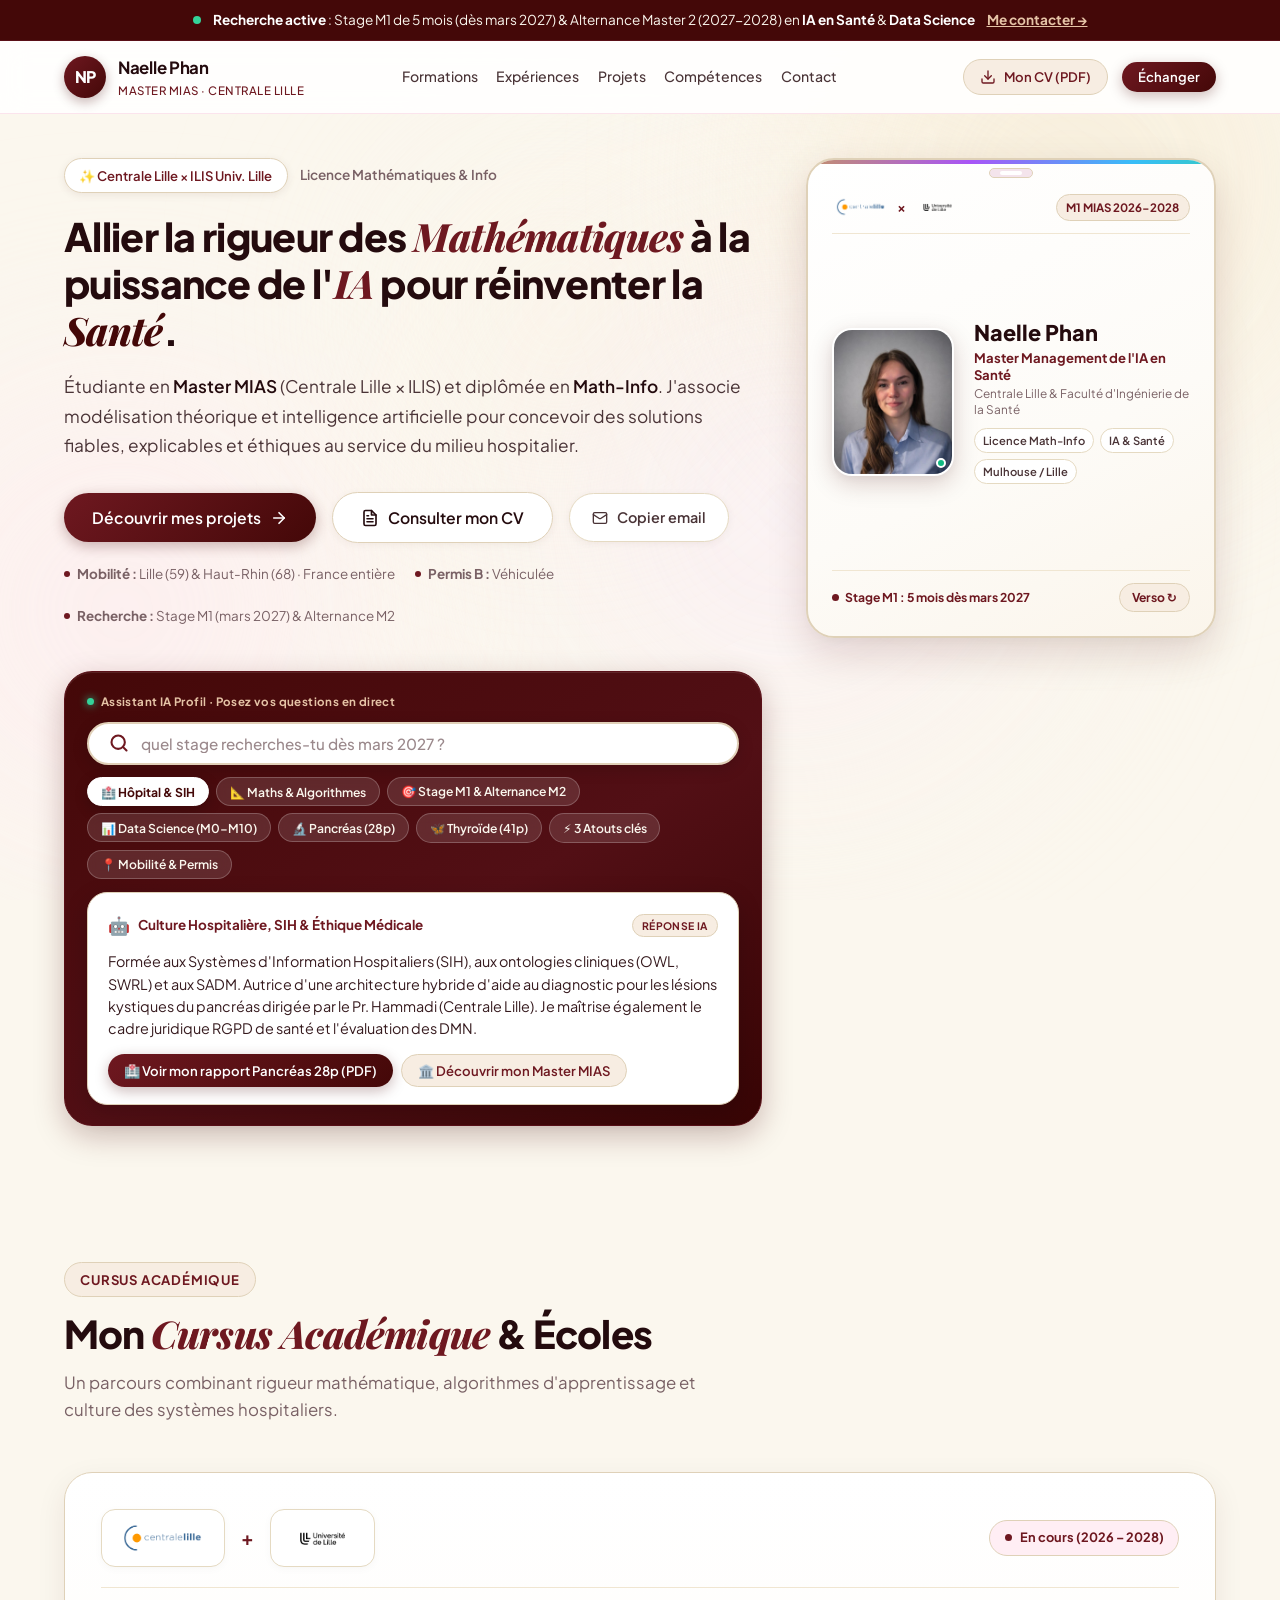
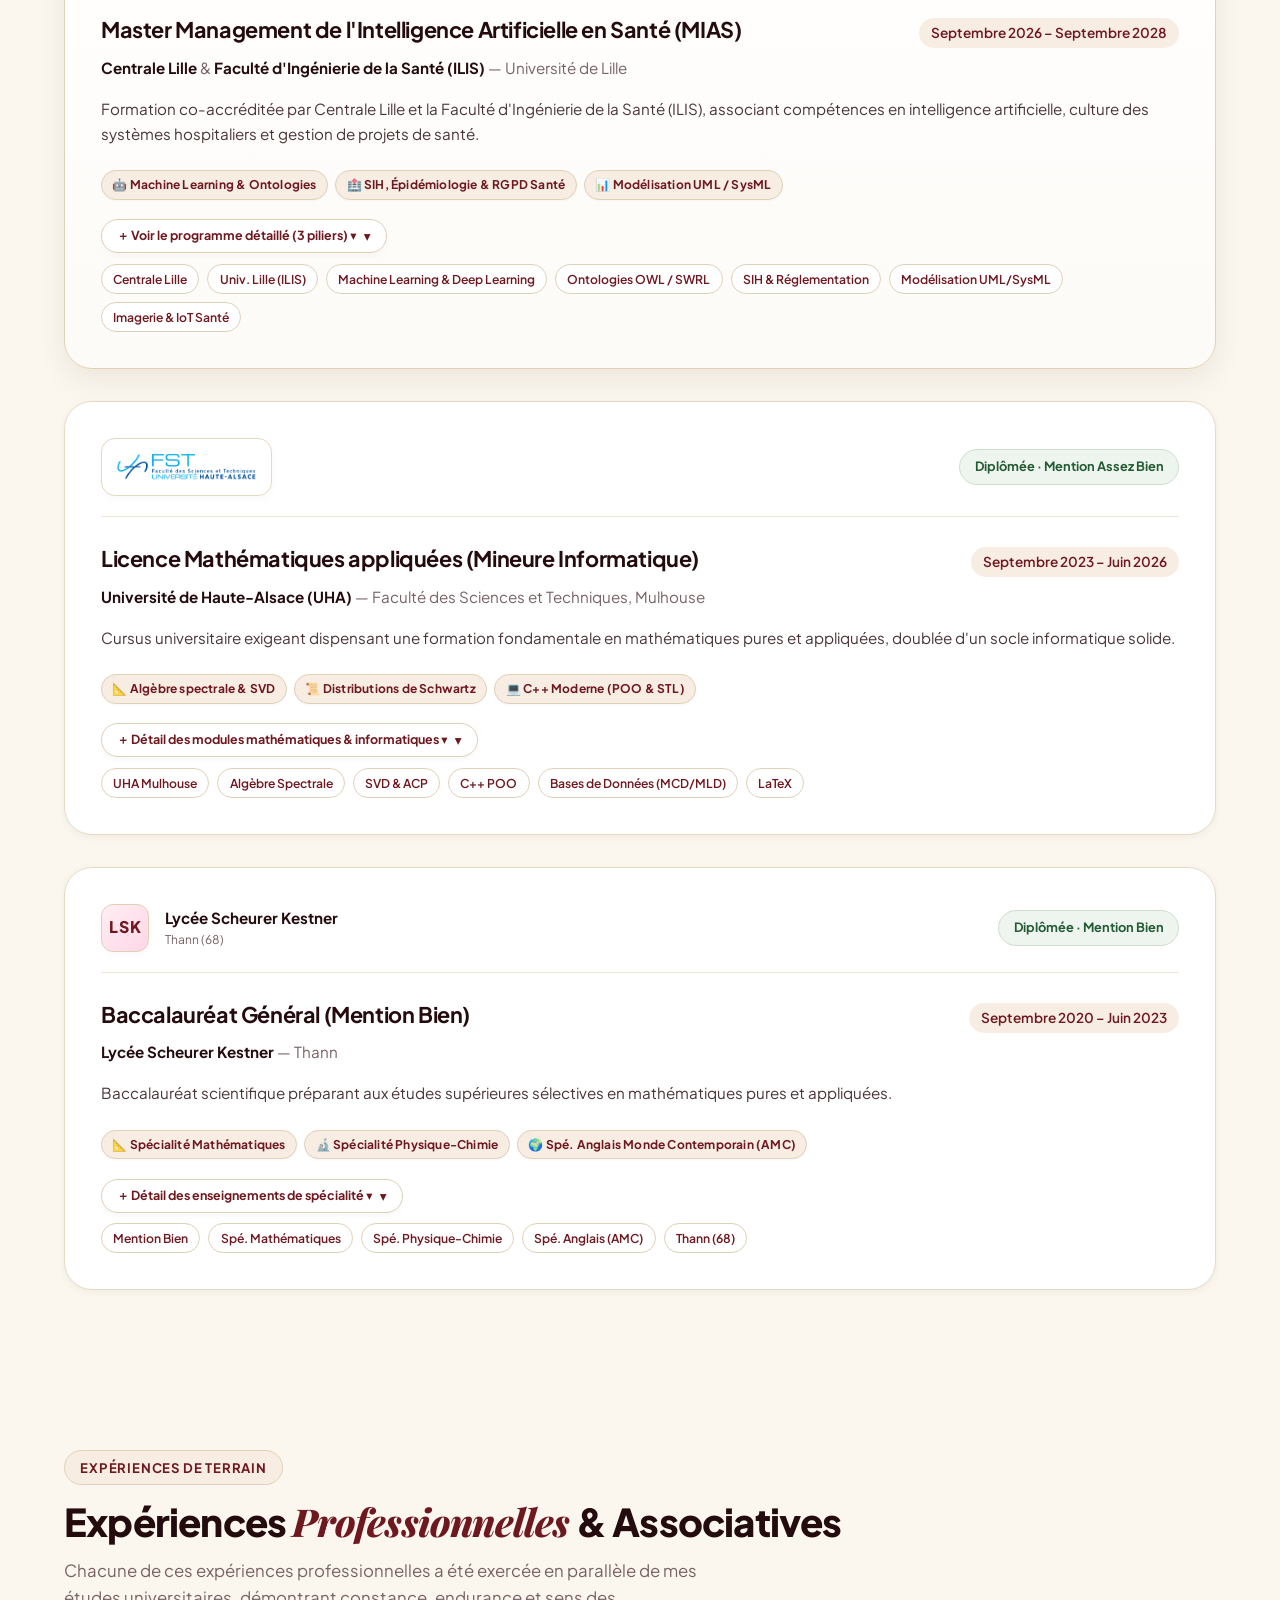
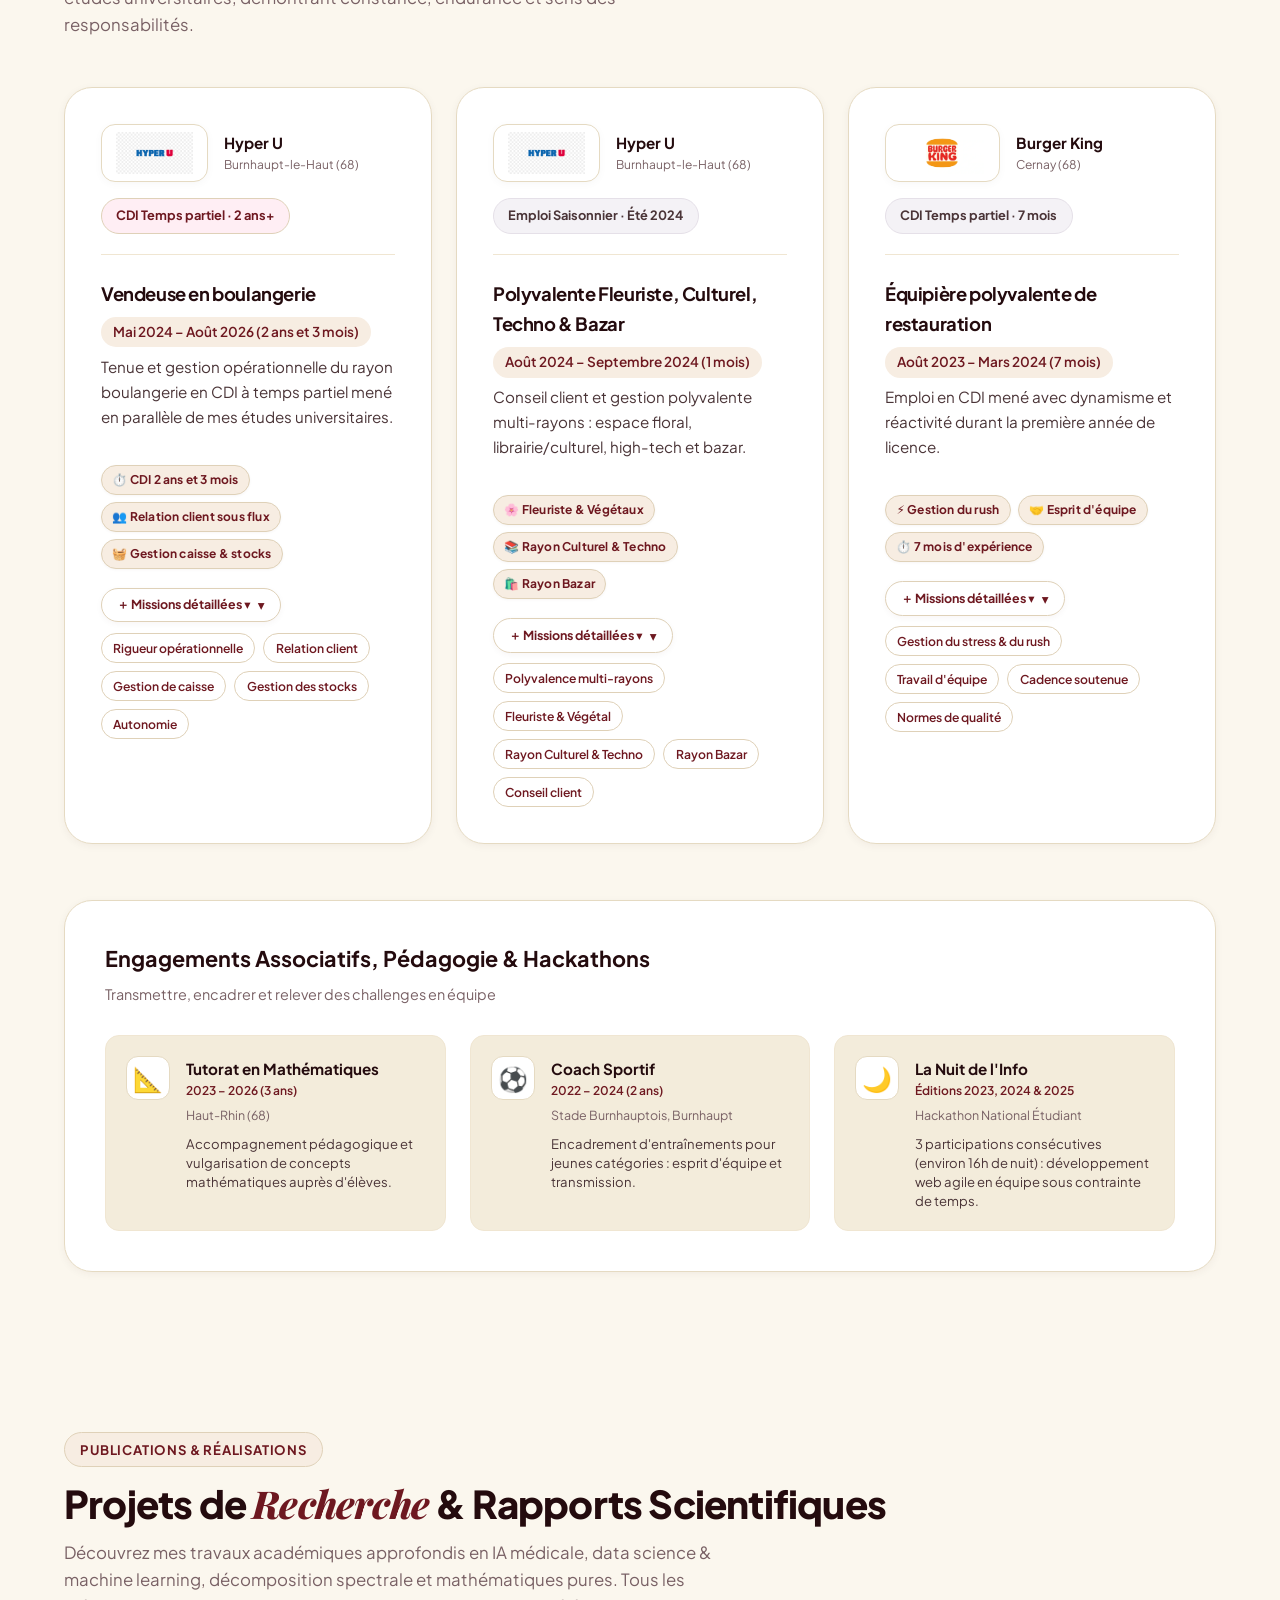
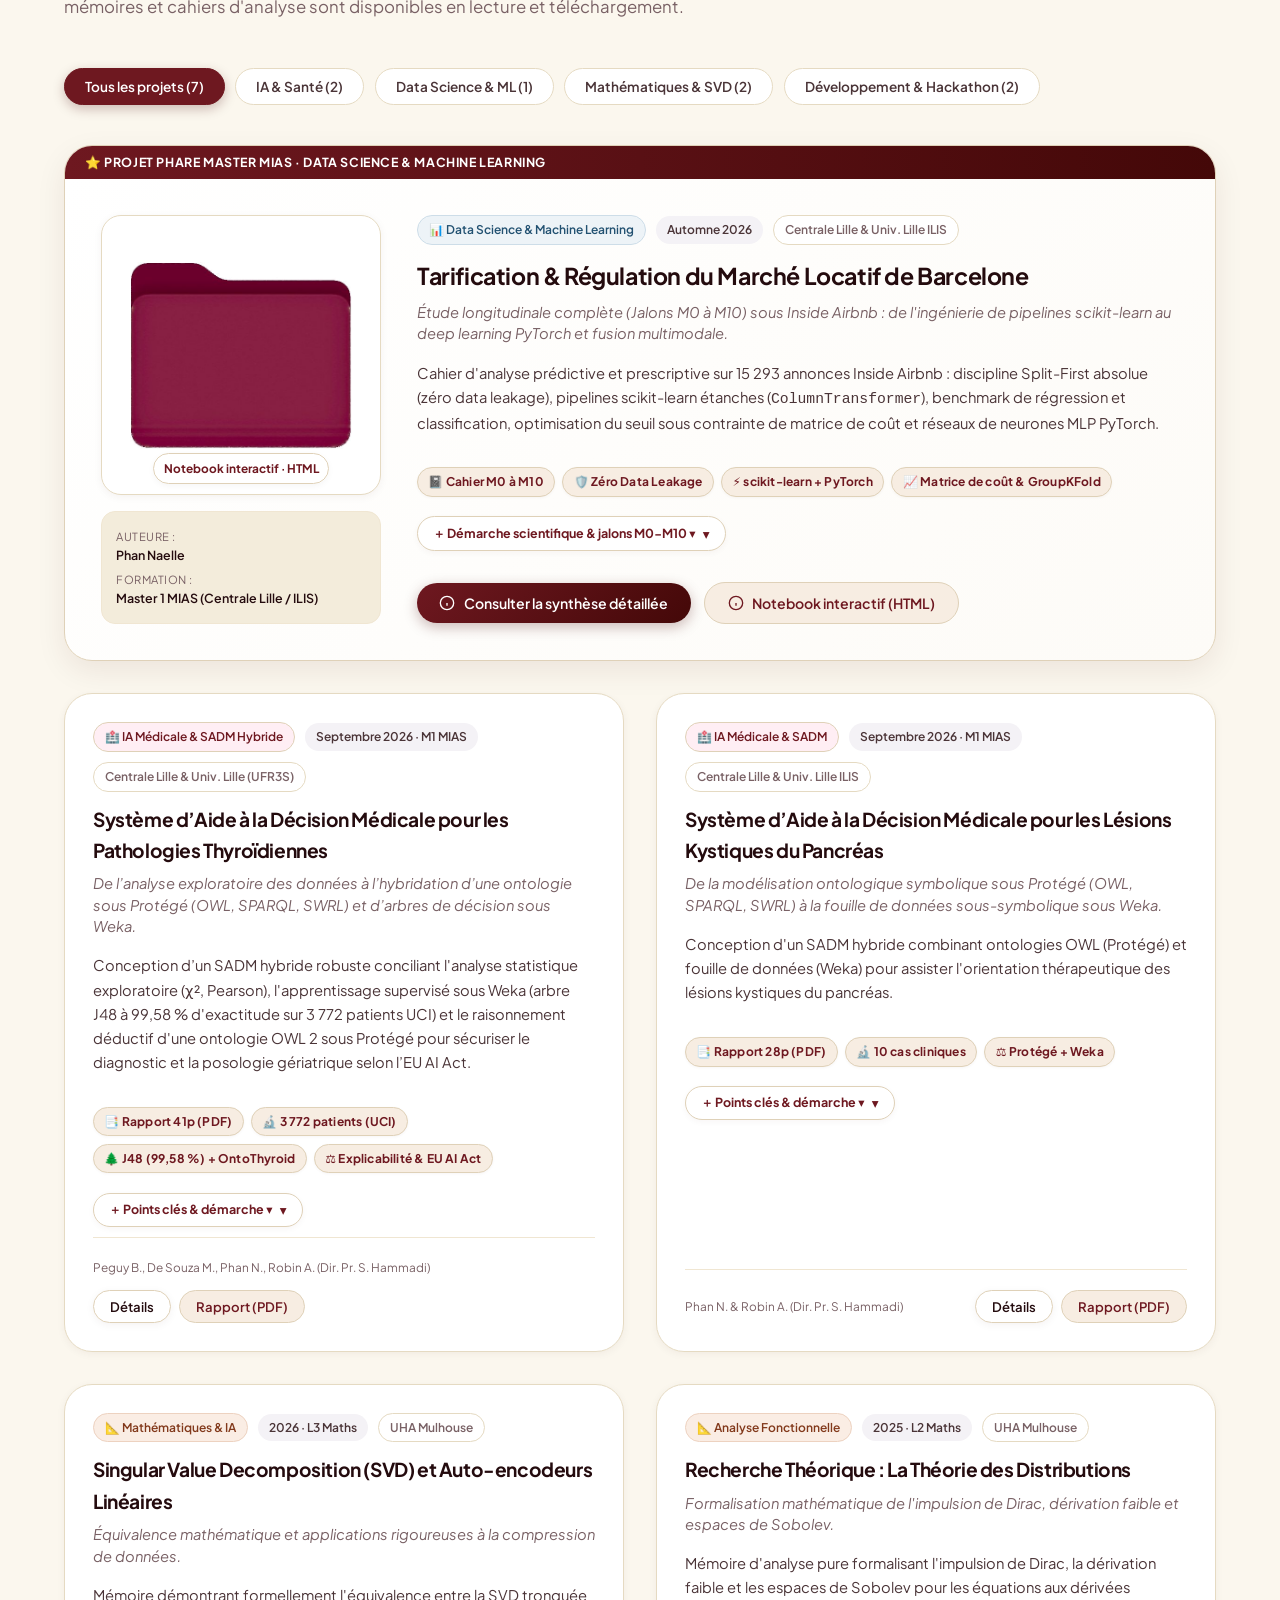
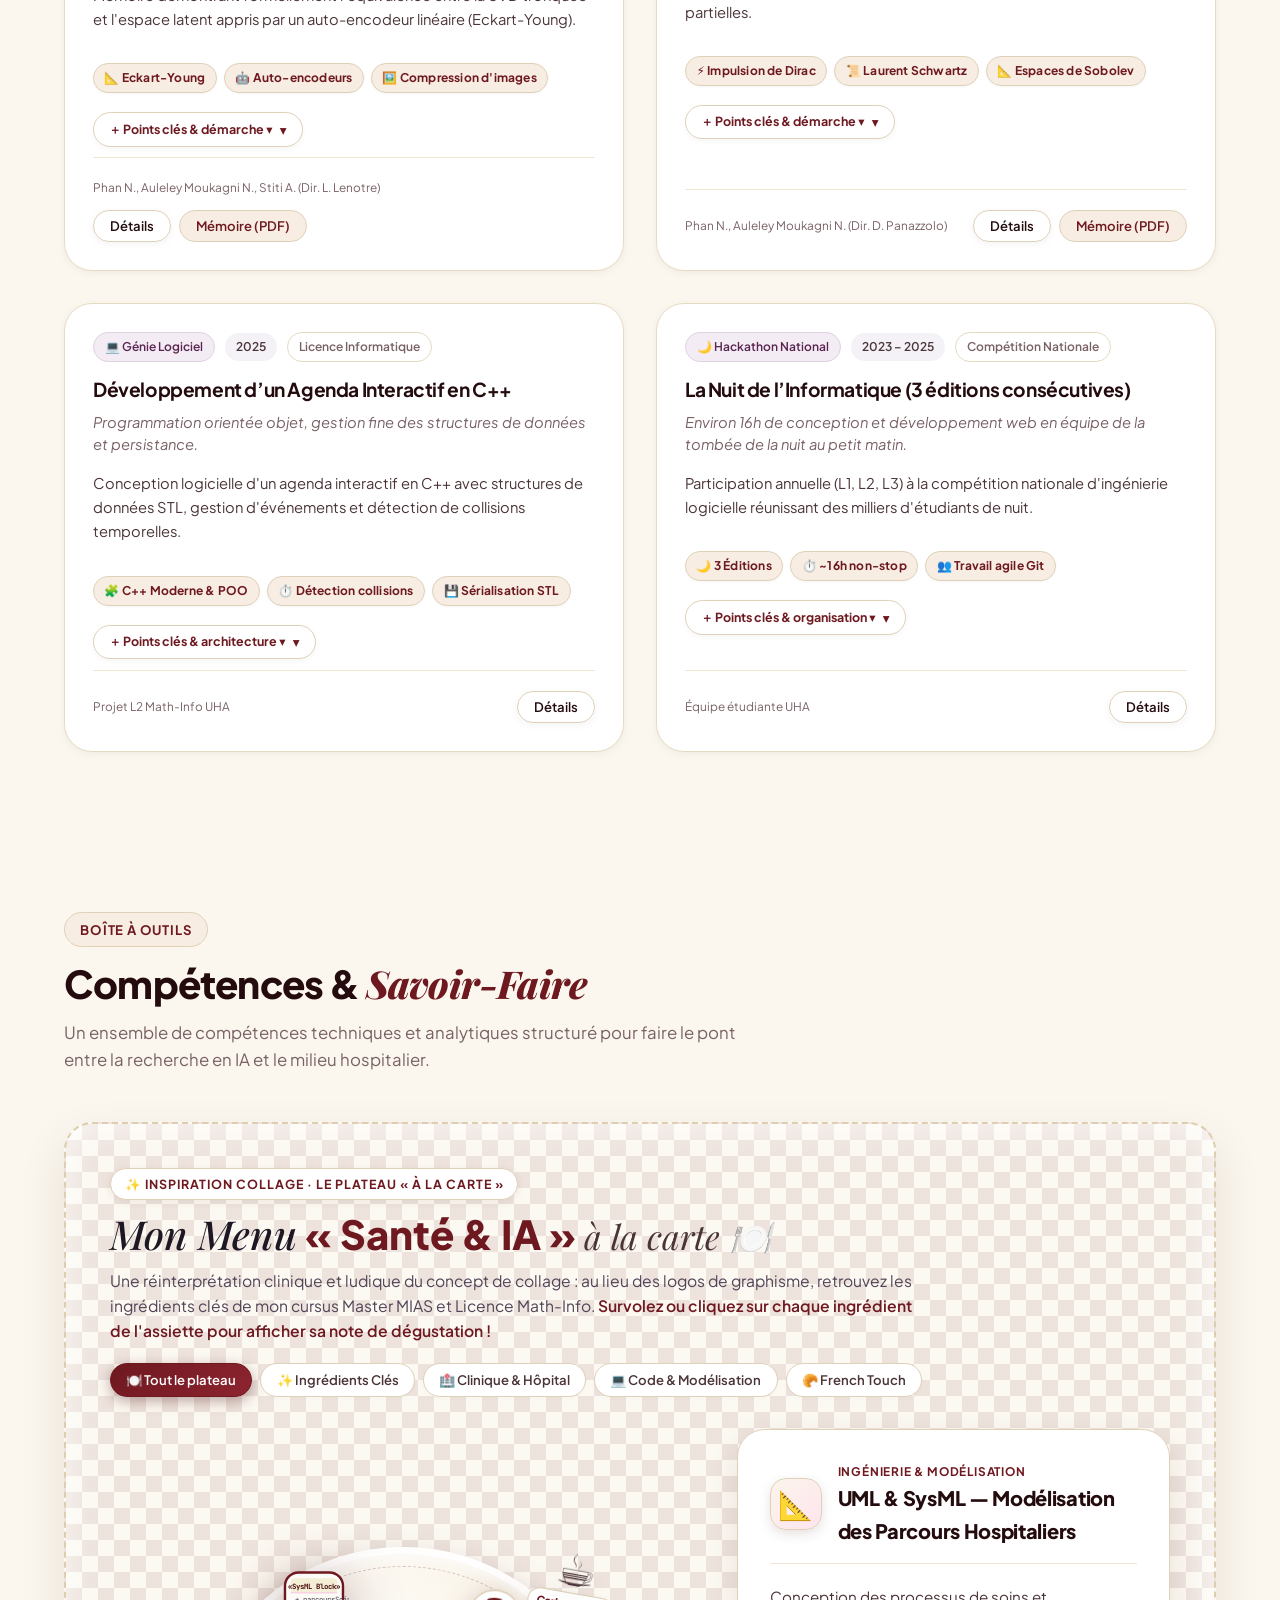
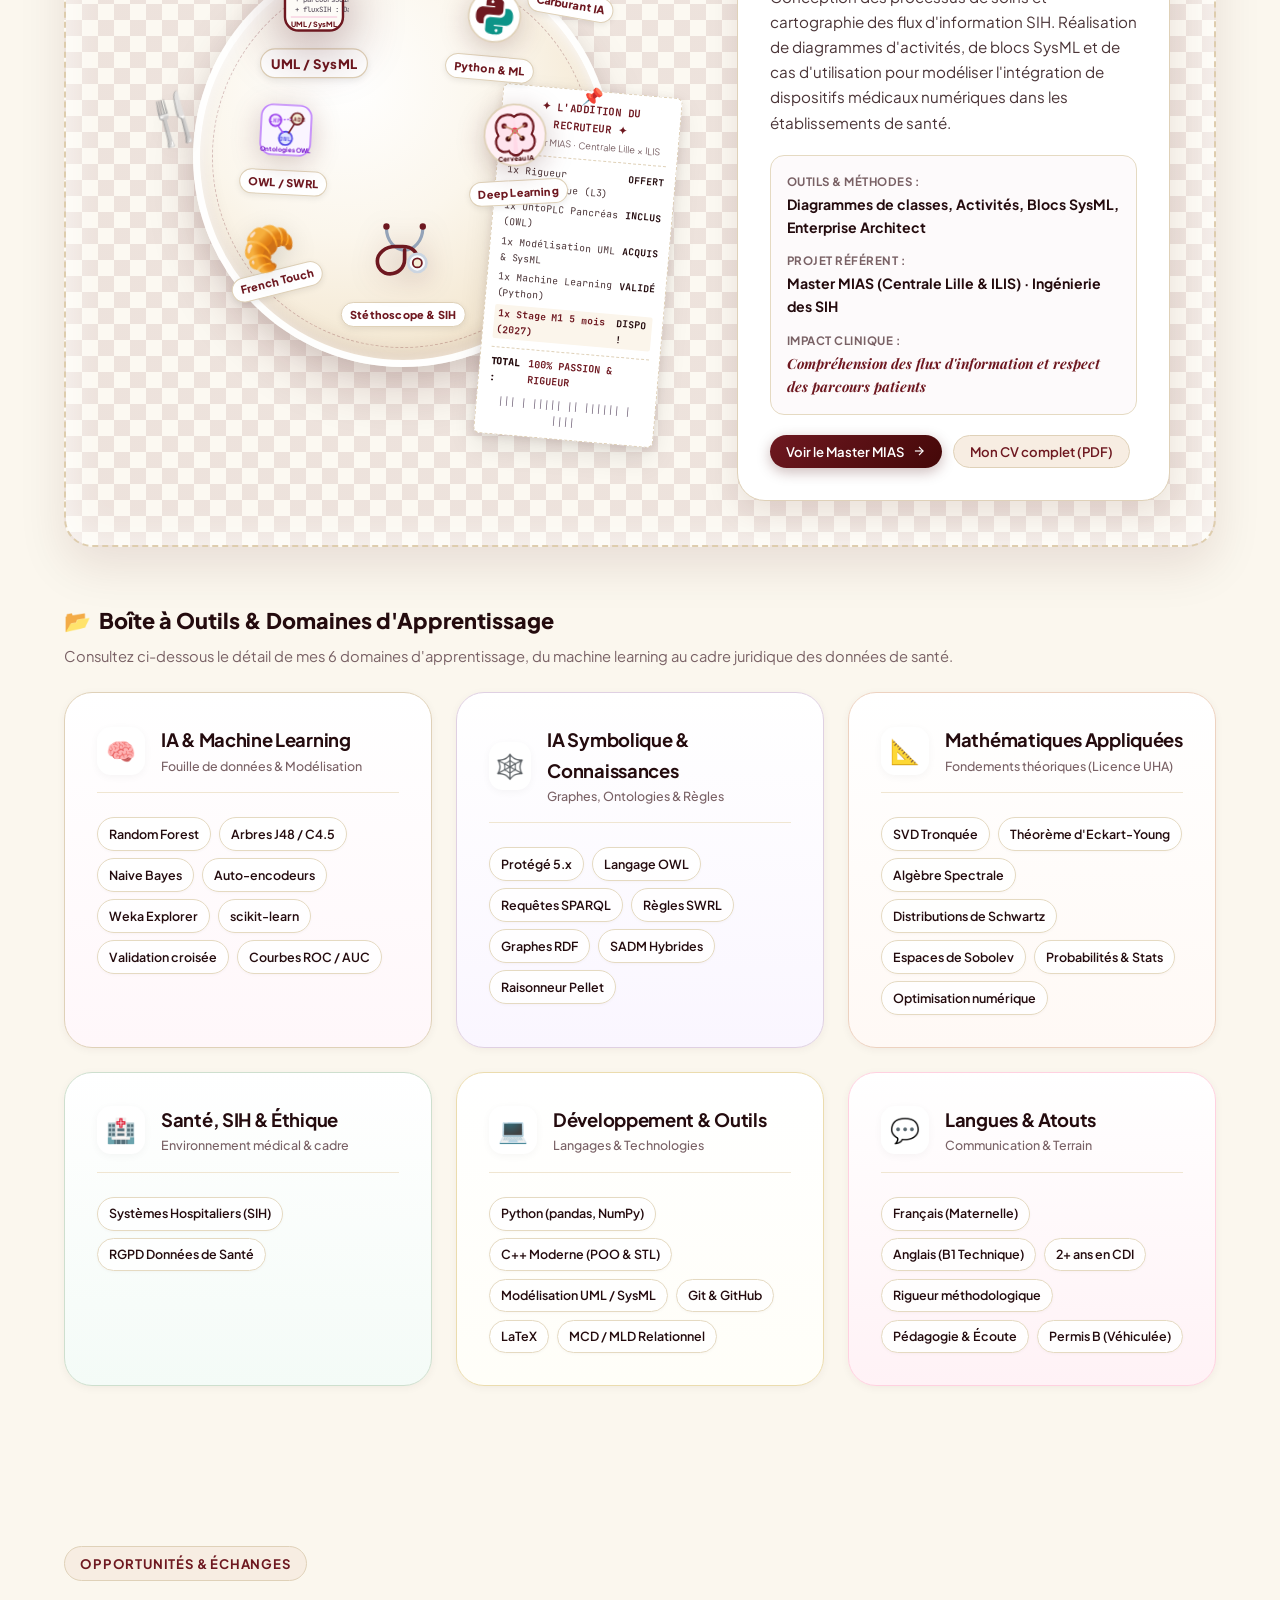
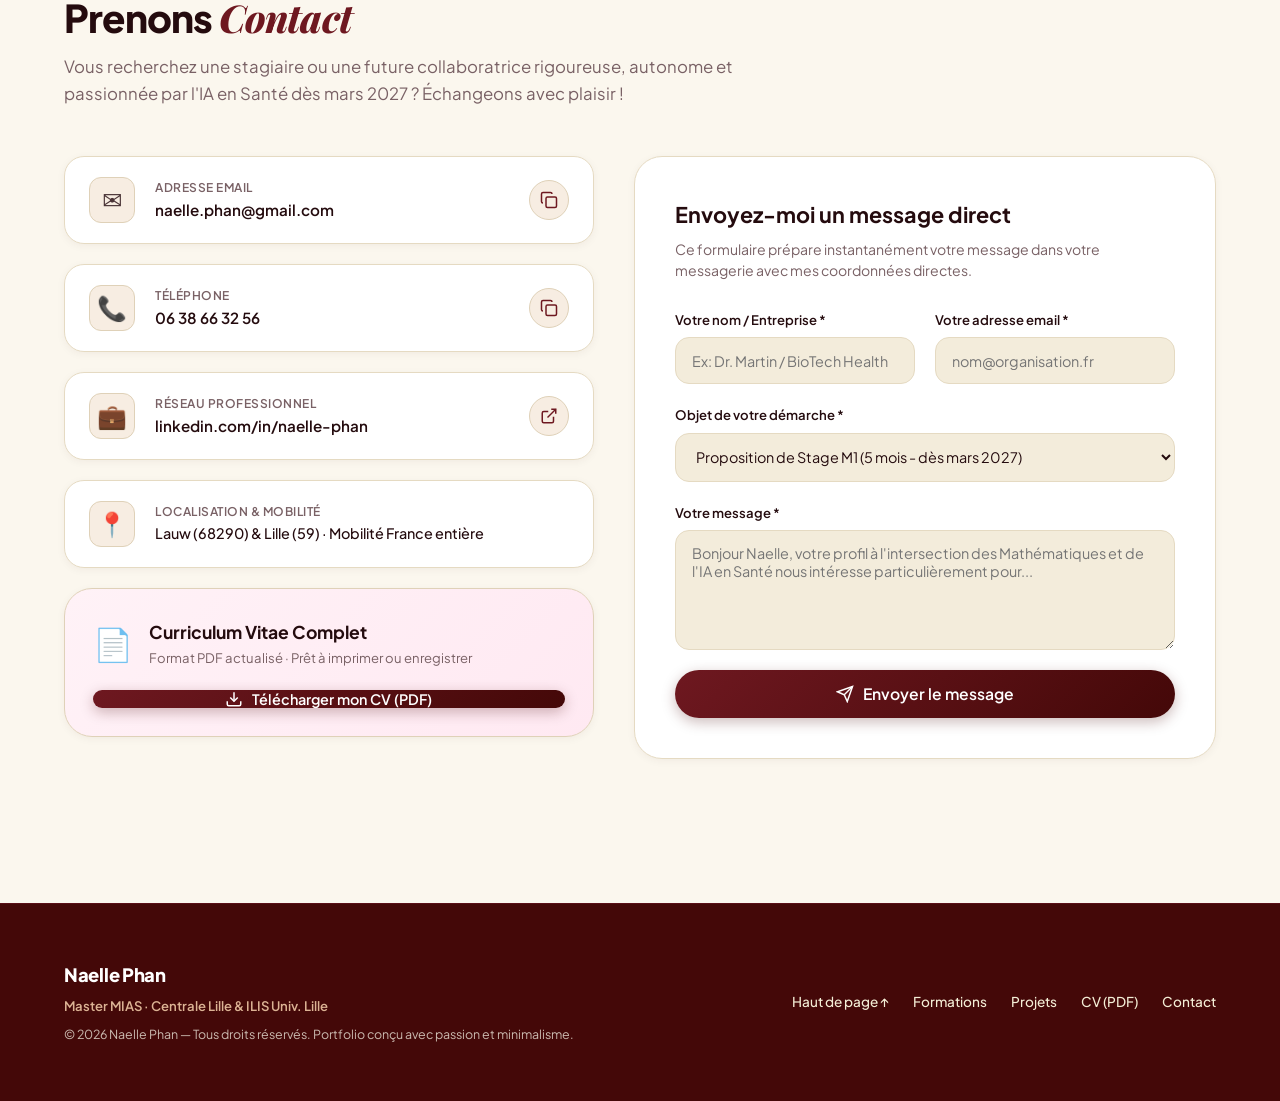
==== commit e9c24f61: "Add files via upload" ====
--- a/index.html
+++ b/index.html
@@ -810,7 +810,7 @@
                 <div class="project-img-frame">
                   <img src="bordeaux-macos-folder.png" alt="Cahier d'analyse Data Science Barcelone" class="folder-cover-img">
                   <div class="project-badge-overlay">
-                    <span class="badge-tag">Cahier 53 pages · PDF</span>
+                    <span class="badge-tag">Notebook interactif · HTML</span>
                   </div>
                 </div>
                 <div class="authorship-box">
@@ -841,7 +841,7 @@
 
                 <!-- Quick Glance Badges -->
                 <div class="card-glance-badges">
-                  <span class="glance-badge">📓 Cahier M0 à M10 (53p)</span>
+                  <span class="glance-badge">📓 Cahier M0 à M10</span>
                   <span class="glance-badge">🛡️ Zéro Data Leakage</span>
                   <span class="glance-badge">⚡ scikit-learn + PyTorch</span>
                   <span class="glance-badge">📈 Matrice de coût & GroupKFold</span>
@@ -885,14 +885,10 @@
                 </div>
 
                 <div class="project-actions">
-                  <button class="btn btn-primary-pink btn-md open-modal-btn" data-project="barcelone">
+                  <button type="button" class="btn btn-primary-pink btn-md open-modal-btn" data-project="barcelone" onclick="if(window.openProjectModal)window.openProjectModal('barcelone')">
                     <svg class="icon" width="16" height="16" viewBox="0 0 24 24" fill="none" stroke="currentColor" stroke-width="2"><circle cx="12" cy="12" r="10"></circle><line x1="12" y1="16" x2="12" y2="12"></line><line x1="12" y1="8" x2="12.01" y2="8"></line></svg>
                     <span>Consulter la synthèse détaillée</span>
                   </button>
-                  <a href="Projet_Longitudinal_M0_a_M10.pdf" target="_blank" rel="noopener noreferrer" class="btn btn-soft-pink btn-md" title="Ouvrir le cahier complet d'analyse au format PDF">
-                    <svg class="icon" width="16" height="16" viewBox="0 0 24 24" fill="none" stroke="currentColor" stroke-width="2"><path d="M14 2H6a2 2 0 0 0-2 2v16a2 2 0 0 0 2 2h12a2 2 0 0 0 2-2V8z"></path><polyline points="14 2 14 8 20 8"></polyline><line x1="16" y1="13" x2="8" y2="13"></line><line x1="16" y1="17" x2="8" y2="17"></line></svg>
-                    <span>Lire le cahier (PDF - 53p)</span>
-                  </a>
                   <a href="Projet_Longitudinal_M0_a_M10.html" target="_blank" rel="noopener noreferrer" class="btn btn-soft-pink btn-md" title="Consulter le Notebook interactif avec sorties et visualisations">
                     <svg class="icon" width="16" height="16" viewBox="0 0 24 24" fill="none" stroke="currentColor" stroke-width="2"><circle cx="12" cy="12" r="10"></circle><line x1="12" y1="16" x2="12" y2="12"></line><line x1="12" y1="8" x2="12.01" y2="8"></line></svg>
                     <span>Notebook interactif (HTML)</span>
@@ -1853,7 +1849,8 @@
     </div>
   </div>
 
-  <!-- Toast Notification Container -->
+  <!-- Scripts -->
+  <script src="script.js?v=3.1"></script>
   <div class="toast-container" id="toast-container" aria-live="polite"></div>
 
   <!-- Scripts -->
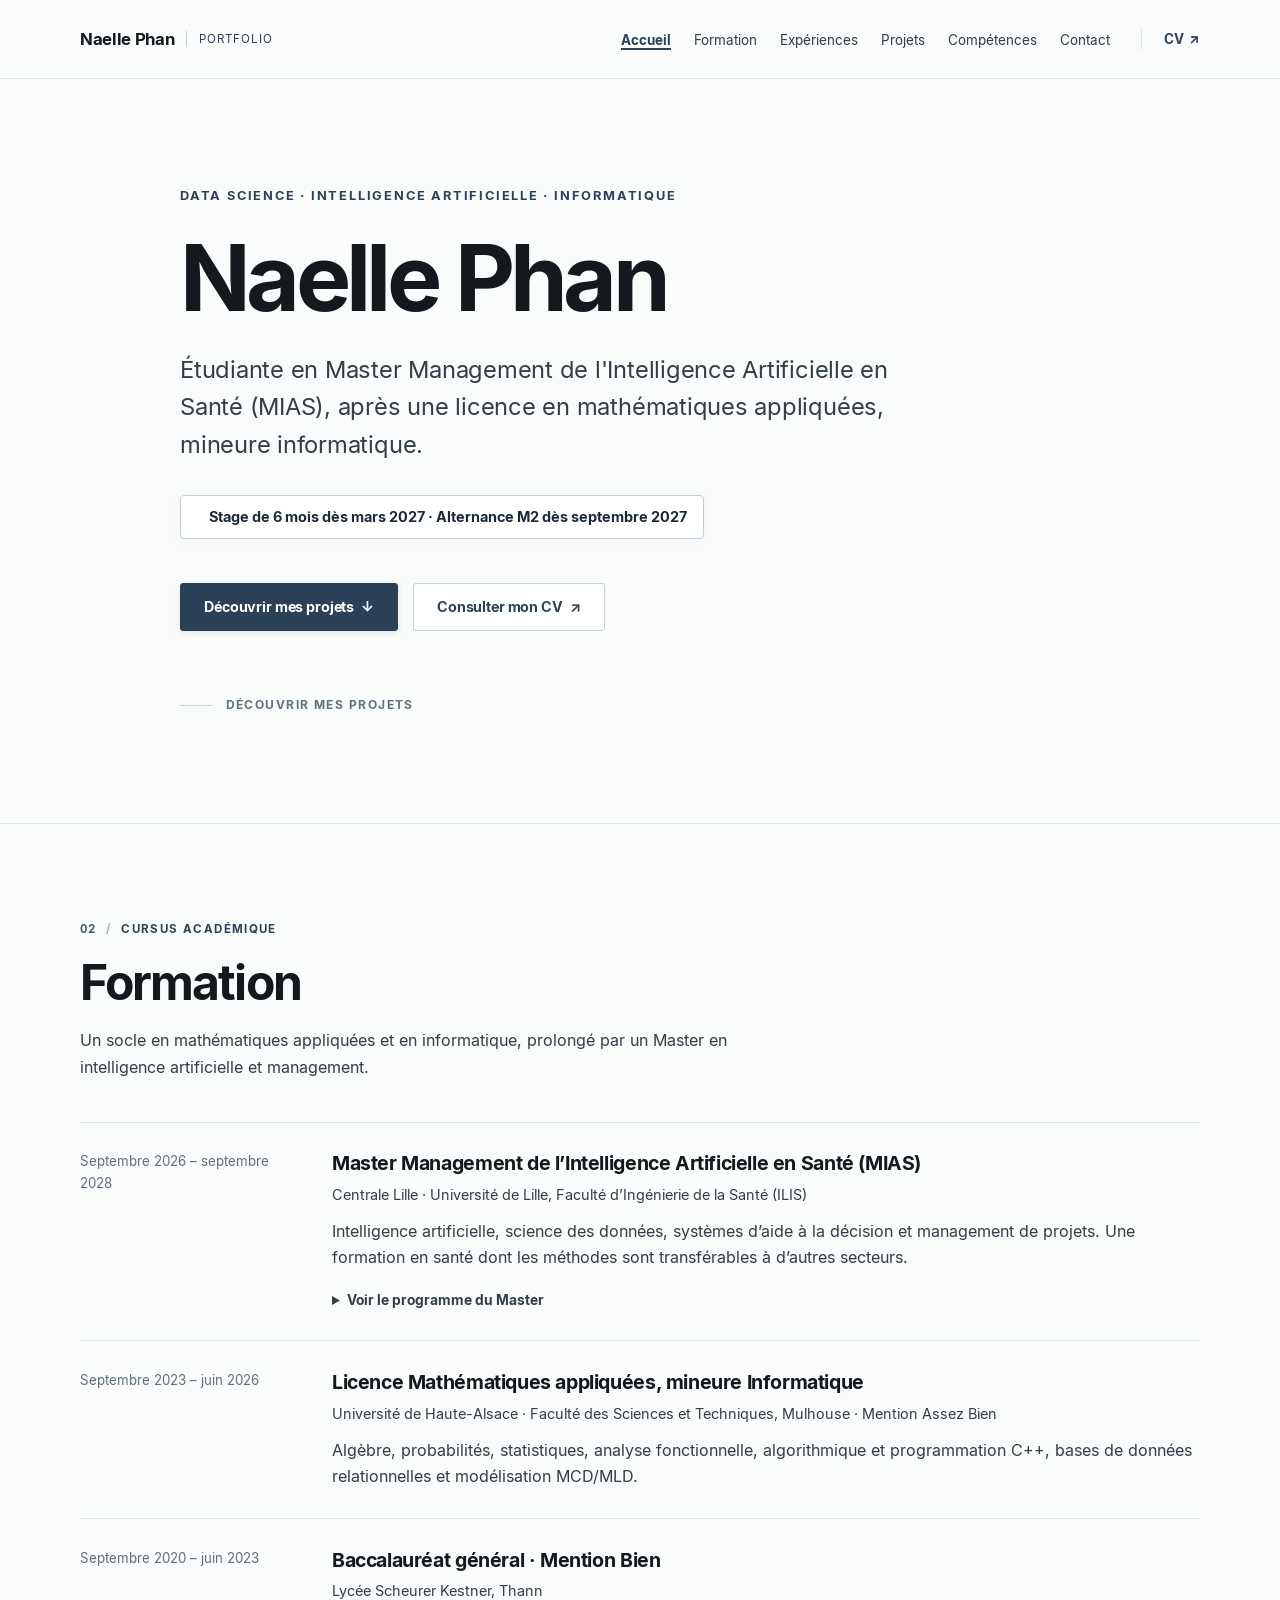
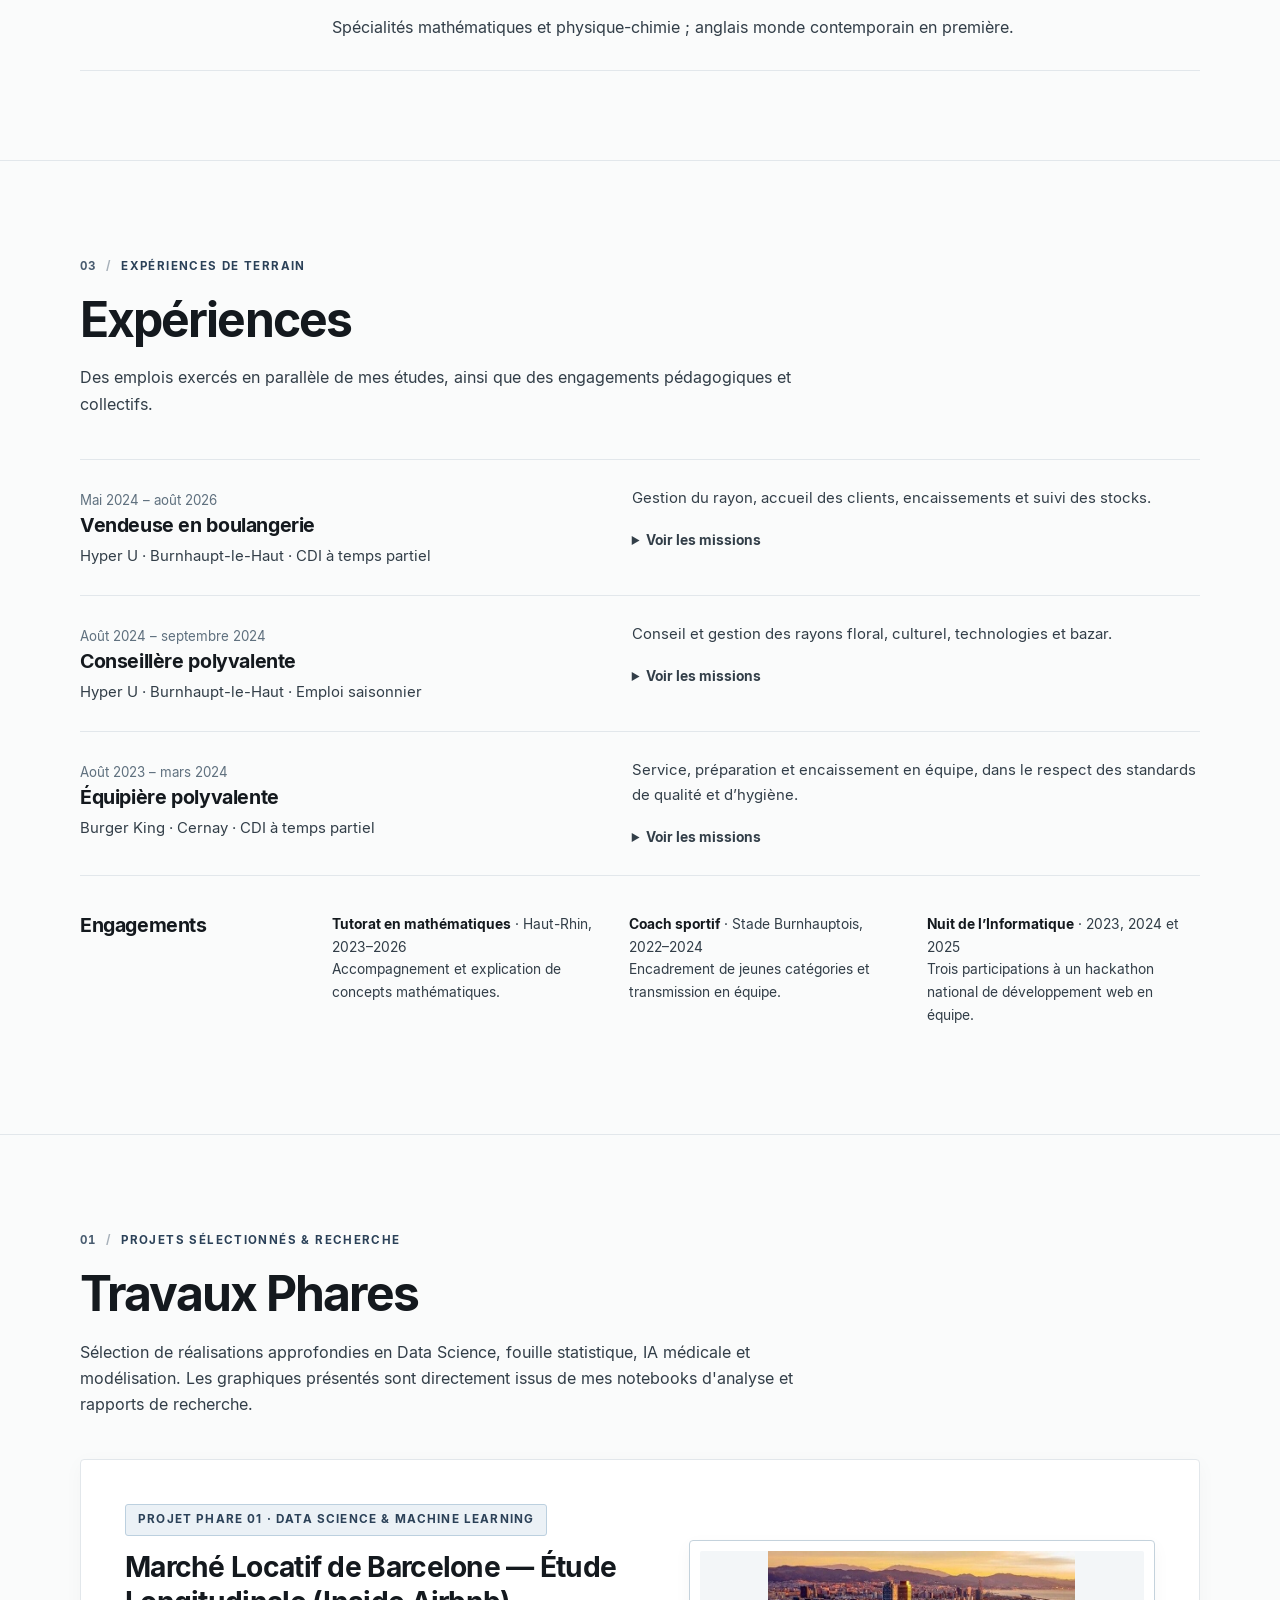
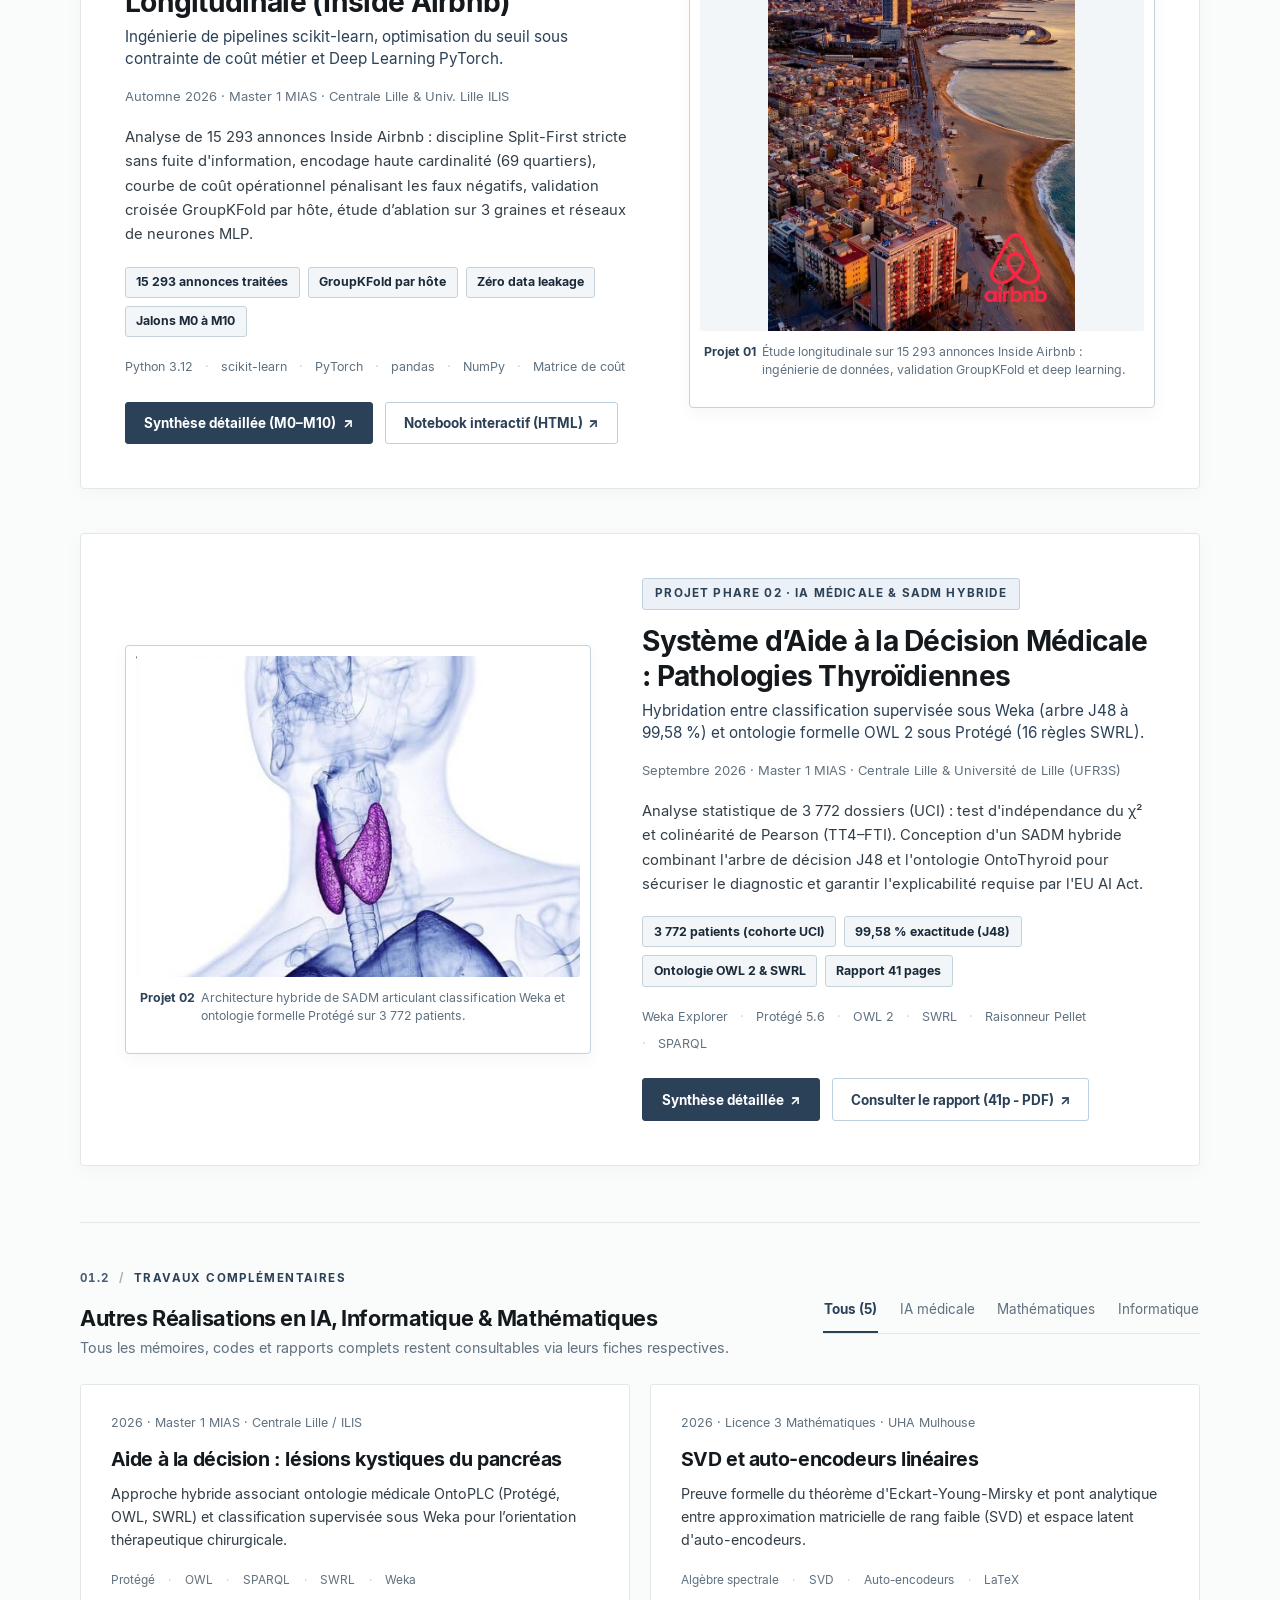
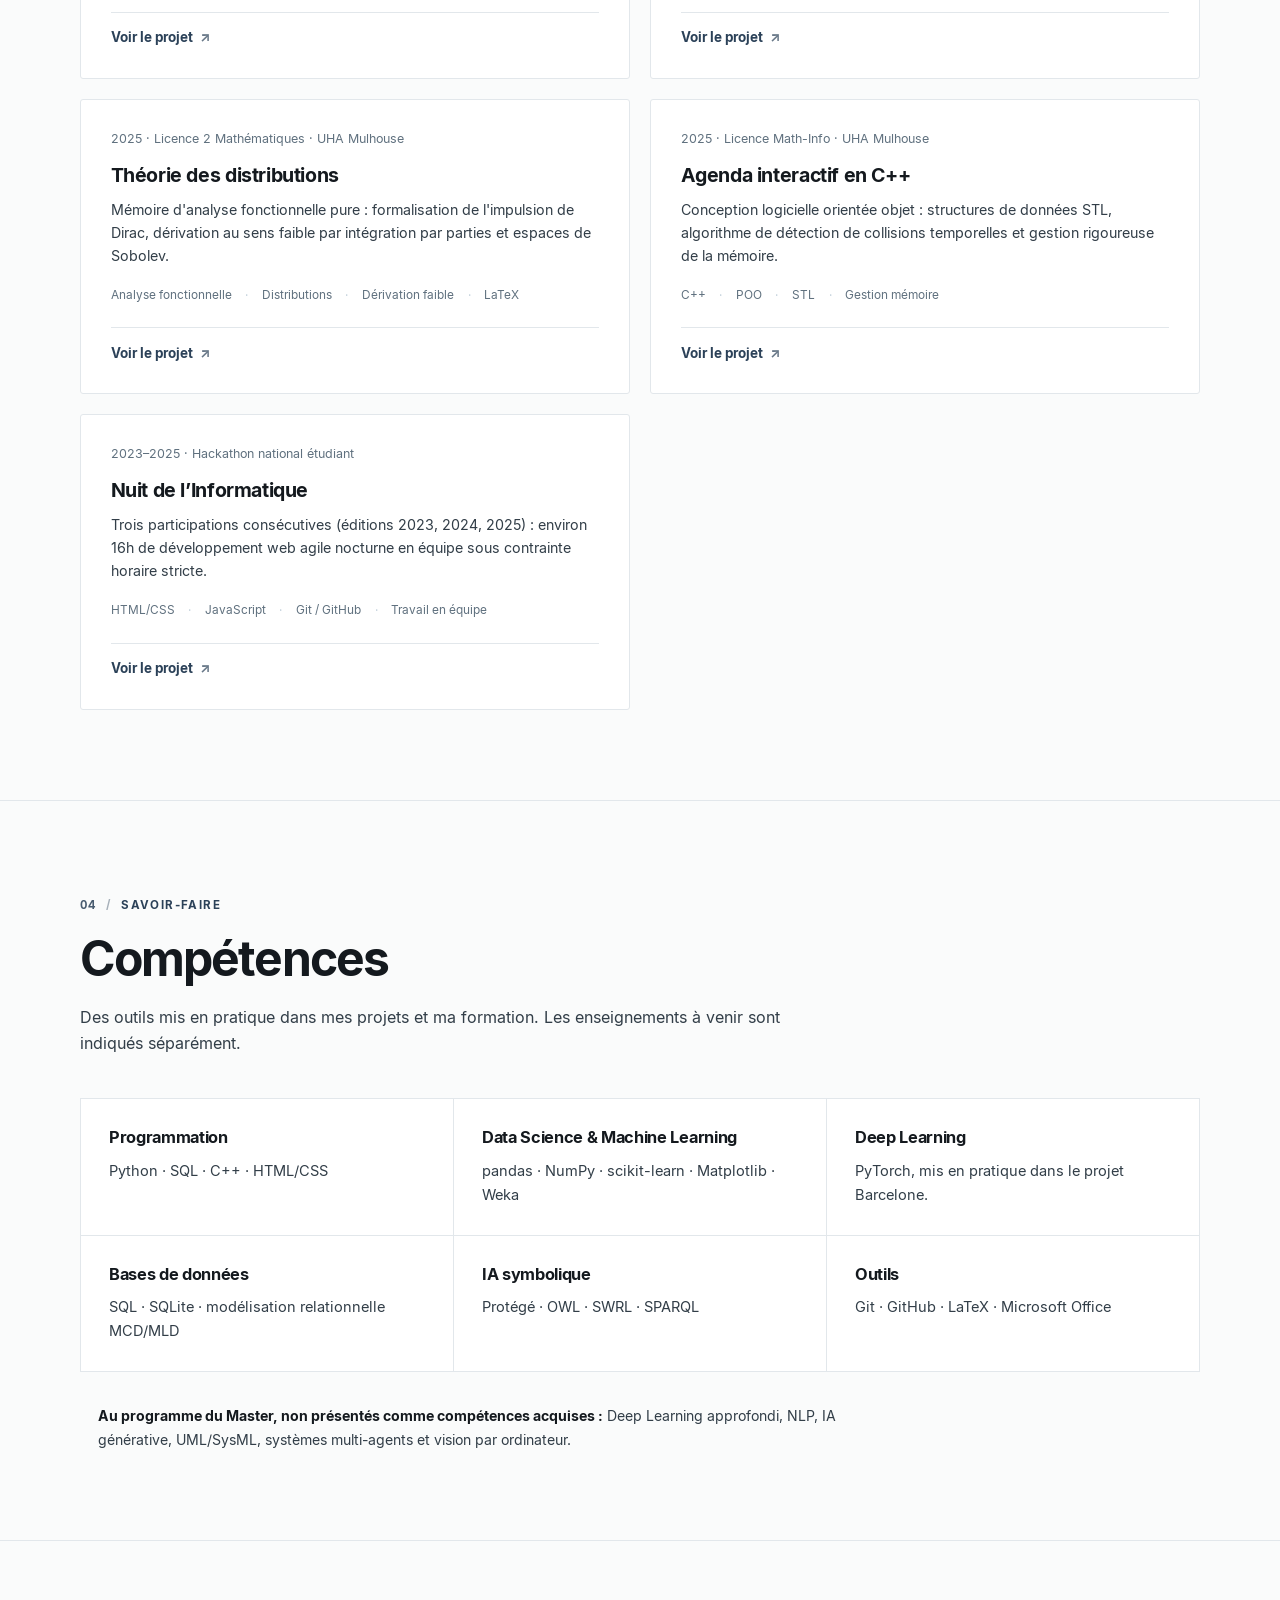
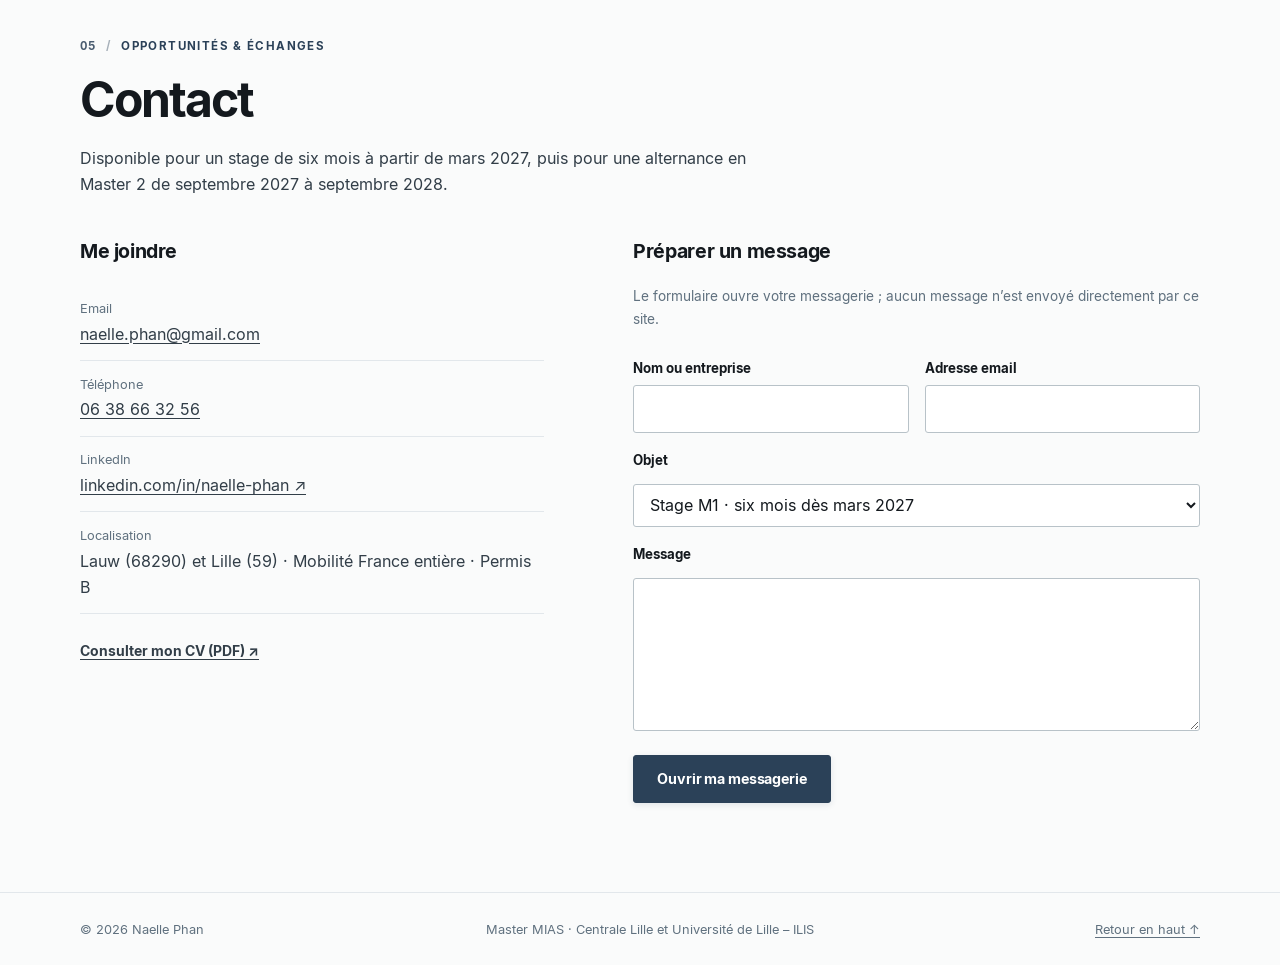
==== commit f41d59d8: "Refonte éditoriale du portfolio : accueil épuré, projets illustrés et palette bleu ardoise" ====
--- a/index.html
+++ b/index.html
@@ -1,1859 +1,303 @@
-<!DOCTYPE html>
-<html lang="fr">
-<head>
-  <meta charset="UTF-8">
-  <meta name="viewport" content="width=device-width, initial-scale=1.0">
-  <title>Naelle Phan | Portfolio — IA en Santé & Mathématiques Appliquées</title>
-  <meta name="description" content="Portfolio de Naelle Phan, étudiante en Master MIAS (Centrale Lille & ILIS Univ. Lille) et diplômée en Mathématiques-Informatique (UHA). Recherche stage M1 de 5 mois en IA en Santé dès mars 2027.">
-  <link rel="preconnect" href="https://fonts.googleapis.com">
-  <link rel="preconnect" href="https://fonts.gstatic.com" crossorigin>
-  <link href="https://fonts.googleapis.com/css2?family=Plus+Jakarta+Sans:ital,wght@0,300;0,400;0,500;0,600;0,700;0,800;1,400&family=Playfair+Display:ital,wght@0,500;0,600;0,700;1,400;1,600&family=JetBrains+Mono:wght@400;500;600&family=Press+Start+2P&family=VT323&display=swap" rel="stylesheet">
-  <link rel="stylesheet" href="style.css?v=3.0">
-  <link rel="icon" type="image/png" href="cropped-logo-site-V3.png">
-</head>
-<body>
-
-  <!-- Background decorative light glow circles (strictly soft pastel / no darks) -->
-  <div class="bg-blobs" aria-hidden="true">
-    <div class="blob blob-1"></div>
-    <div class="blob blob-2"></div>
-    <div class="blob blob-3"></div>
-    <div class="blob blob-4"></div>
-  </div>
-
-  <!-- Announcement Bar / Availability Header -->
-  <div class="top-banner">
-    <div class="top-banner-content">
-      <span class="status-indicator"><span class="pulse-dot"></span></span>
-      <span class="banner-text"><strong>Recherche active</strong> : Stage M1 de 5 mois (dès mars 2027) & Alternance Master 2 (2027-2028) en <strong>IA en Santé</strong> & <strong>Data Science</strong></span>
-      <a href="#contact" class="banner-link">Me contacter →</a>
-    </div>
-  </div>
-
-  <!-- Navigation Bar -->
-  <header class="site-header" id="navbar">
-    <div class="container nav-container">
-      <a href="#hero" class="brand-logo" aria-label="Naelle Phan - Accueil">
-        <span class="brand-monogram">NP</span>
-        <div class="brand-identity">
-          <span class="brand-name">Naelle Phan</span>
-          <span class="brand-tag">Master MIAS · Centrale Lille</span>
-        </div>
-      </a>
-
-      <nav class="site-nav" id="site-nav" aria-label="Navigation principale">
-        <ul class="nav-links">
-          <li><a href="#formations" class="nav-link">Formations</a></li>
-          <li><a href="#experiences" class="nav-link">Expériences</a></li>
-          <li><a href="#projets" class="nav-link">Projets</a></li>
-          <li><a href="#competences" class="nav-link">Compétences</a></li>
-          <li><a href="#contact" class="nav-link">Contact</a></li>
-        </ul>
-      </nav>
-      <div class="nav-actions">
-        <a href="CV_Naelle_Phan.pdf" target="_blank" rel="noopener noreferrer" class="btn btn-soft-pink btn-sm" title="Télécharger le CV au format PDF">
-          <svg class="icon" width="16" height="16" viewBox="0 0 24 24" fill="none" stroke="currentColor" stroke-width="2" stroke-linecap="round" stroke-linejoin="round"><path d="M21 15v4a2 2 0 0 1-2 2H5a2 2 0 0 1-2-2v-4"></path><polyline points="7 10 12 15 17 10"></polyline><line x1="12" y1="15" x2="12" y2="3"></line></svg>
-          <span>Mon CV (PDF)</span>
-        </a>
-        <a href="#contact" class="btn btn-primary-pink btn-sm">
-          <span>Échanger</span>
-        </a>
-        <button class="mobile-toggle" id="mobile-toggle" aria-label="Ouvrir le menu de navigation" aria-expanded="false">
-          <span class="bar"></span>
-          <span class="bar"></span>
-          <span class="bar"></span>
-        </button>
-      </div>
-    </div>
-  </header>
-
-  <main id="main-content">
-
-        <!-- Hero Section -->
-    <section class="hero-section" id="hero">
-      <div class="container hero-container">
-        <div class="hero-content">
-          <div class="hero-eyebrow">
-            <span class="eyebrow-chip">✨ Centrale Lille × ILIS Univ. Lille</span>
-            <span class="eyebrow-sub">Licence Mathématiques & Info</span>
-          </div>
-
-          <h1 class="hero-title">
-            Allier la rigueur des <span class="highlight-pink">Mathématiques</span> à la puissance de l'<span class="highlight-pink">IA</span> pour réinventer la <span class="highlight-rose">Santé</span>.
-          </h1>
-
-          <p class="hero-description">
-            Étudiante en <strong>Master MIAS</strong> (Centrale Lille × ILIS) et diplômée en <strong>Math-Info</strong>. J'associe modélisation théorique et intelligence artificielle pour concevoir des solutions fiables, explicables et éthiques au service du milieu hospitalier.
-          </p>
-
-          <!-- Direct Hero Action Buttons -->
-          <div class="hero-cta-group">
-            <a href="#projets" class="btn btn-primary-pink btn-lg">
-              <span>Découvrir mes projets</span>
-              <svg class="icon" width="18" height="18" viewBox="0 0 24 24" fill="none" stroke="currentColor" stroke-width="2.2" stroke-linecap="round" stroke-linejoin="round"><path d="M5 12h14"></path><path d="m12 5 7 7-7 7"></path></svg>
-            </a>
-            <a href="CV_Naelle_Phan.pdf" target="_blank" rel="noopener noreferrer" class="btn btn-outline-pink btn-lg">
-              <svg class="icon" width="18" height="18" viewBox="0 0 24 24" fill="none" stroke="currentColor" stroke-width="2.2" stroke-linecap="round" stroke-linejoin="round"><path d="M14 2H6a2 2 0 0 0-2 2v16a2 2 0 0 0 2 2h12a2 2 0 0 0 2-2V8z"></path><polyline points="14 2 14 8 20 8"></polyline><line x1="16" y1="13" x2="8" y2="13"></line><line x1="16" y1="17" x2="8" y2="17"></line><polyline points="10 9 9 9 8 9"></polyline></svg>
-              <span>Consulter mon CV</span>
-            </a>
-            <button class="btn btn-pill-soft copy-contact-btn" data-copy="naelle.phan@gmail.com" title="Copier mon email">
-              <svg class="icon" width="16" height="16" viewBox="0 0 24 24" fill="none" stroke="currentColor" stroke-width="2" stroke-linecap="round" stroke-linejoin="round"><rect width="20" height="16" x="2" y="4" rx="2"></rect><path d="m22 7-8.97 5.7a1.94 1.94 0 0 1-2.06 0L2 7"></path></svg>
-              <span>Copier email</span>
-            </button>
-          </div>
-
-          <!-- Quick Meta Strip -->
-          <div class="hero-quick-meta">
-            <div class="meta-item">
-              <span class="meta-bullet"></span>
-              <span><strong>Mobilité :</strong> Lille (59) & Haut-Rhin (68) · France entière</span>
-            </div>
-            <div class="meta-item">
-              <span class="meta-bullet"></span>
-              <span><strong>Permis B :</strong> Véhiculée</span>
-            </div>
-            <div class="meta-item">
-              <span class="meta-bullet"></span>
-              <span><strong>Recherche :</strong> Stage M1 (mars 2027) & Alternance M2</span>
-            </div>
-          </div>
-
-          <!-- Minimalist Recruiter Search Bar Widget with Client-Side AI (Inspired by videoframe_3595.png) -->
-          <div class="pink-search-widget" id="recruiter-search-widget" aria-label="Assistant IA Recruteur et Recherche de profil">
-            
-            <div class="search-widget-topbar">
-              <span class="ai-status-badge">
-                <span class="ai-status-dot"></span>
-                <span>Assistant IA Profil · Posez vos questions en direct</span>
-              </span>
-            </div>
-
-            <div class="search-pill-container">
-              <div class="search-pill-bar" id="search-pill-bar">
-                <span class="search-magnifier-icon" aria-hidden="true">
-                  <svg width="20" height="20" viewBox="0 0 24 24" fill="none" stroke="#6e1820" stroke-width="2.5" stroke-linecap="round" stroke-linejoin="round">
-                    <circle cx="11" cy="11" r="8"></circle>
-                    <line x1="21" y1="21" x2="16.65" y2="16.65"></line>
-                  </svg>
-                </span>
-                <input 
-                  type="text" 
-                  class="search-pill-input" 
-                  id="recruiter-search-input" 
-                  placeholder="Posez une question à l'IA (stage, pancréas, SVD, C++, atouts...)" 
-                  aria-label="Posez une question à l'IA sur le profil de Naelle Phan" 
-                  autocomplete="off"
-                >
-                <button class="search-clear-btn" id="search-clear-btn" aria-label="Effacer la recherche" title="Effacer">✕</button>
-              </div>
-
-              <!-- Quick Suggestion Chips below the search pill -->
-              <div class="search-chips-row" id="search-chips-row">
-                <button class="search-chip-pill active" data-query="hopital">🏥 Hôpital & SIH</button>
-                <button class="search-chip-pill" data-query="maths">📐 Maths & Algorithmes</button>
-                <button class="search-chip-pill" data-query="stage">🎯 Stage M1 & Alternance M2</button>
-                <button class="search-chip-pill" data-query="barcelone">📊 Data Science (M0-M10)</button>
-                <button class="search-chip-pill" data-query="pancreas">🔬 Pancréas (28p)</button>
-                <button class="search-chip-pill" data-query="thyroide">🦋 Thyroïde (41p)</button>
-                <button class="search-chip-pill" data-query="atouts">⚡ 3 Atouts clés</button>
-                <button class="search-chip-pill" data-query="mobilite">📍 Mobilité & Permis</button>
-              </div>
-            </div>
-
-            <!-- Dynamic AI Answer Card matching the search -->
-            <div class="search-answer-card" id="search-answer-card" aria-live="polite">
-              <div class="answer-card-header">
-                <span class="answer-sparkle">🤖</span>
-                <span class="answer-matched-title" id="answer-matched-title">Profil Hôpital & Systèmes d'Information (SIH)</span>
-                <span class="answer-ai-badge">Réponse IA</span>
-              </div>
-              <p class="answer-card-text" id="answer-card-text">
-                Formée aux SIH, aux ontologies cliniques (OWL, SWRL) et aux SADM. Autrice d'un système hybride d'aide au diagnostic pancréatique encadré par le Pr. Hammadi (Centrale Lille).
-              </p>
-              <div class="answer-card-actions" id="answer-card-actions">
-                <a href="Cancer_du_pancreas.pdf" target="_blank" rel="noopener noreferrer" class="btn btn-primary-pink btn-sm">
-                  <span>🏥 Voir mon rapport Pancréas 28p (PDF)</span>
-                </a>
-                <a href="#formations" class="btn btn-soft-pink btn-sm">
-                  <span>🏛️ Découvrir mon Master MIAS</span>
-                </a>
-              </div>
-            </div>
-
-          </div>
-        </div>
-
-        <!-- Hero Visual Showcase with 3D Interactive Student Badge (#2) -->
-        <div class="hero-visual" id="hero-visual-showcase">
-          
-
-          <!-- 3D Student Badge Card Scene -->
-          <div class="badge-3d-scene" id="badge-scene" aria-label="Carte étudiante interactive">
-            <div class="badge-3d-card" id="student-badge-card">
-              
-              <!-- RECTO (Face Avant) -->
-              <div class="badge-face badge-front">
-                <div class="badge-strap-clip">
-                  <span class="strap-ring"></span>
-                </div>
-                <div class="badge-hologram-line"></div>
-
-                <div class="badge-card-header">
-                  <div class="badge-logos-duo">
-                    <img src="logo-centralelille.png" alt="Centrale Lille" class="badge-logo-img">
-                    <span class="badge-duo-x">×</span>
-                    <img src="logo-ulille.png" alt="ILIS Université de Lille" class="badge-logo-img">
-                  </div>
-                  <span class="badge-pill-tag">M1 MIAS 2026-2028</span>
-                </div>
-
-                <div class="badge-card-main">
-                  <div class="badge-portrait-frame">
-                    <img src="naelle-phan.jpg" alt="Photo professionnelle de Naelle Phan" class="badge-portrait-img">
-                    <span class="badge-live-pulse" title="Étudiante active en M1 · En écoute active"></span>
-                  </div>
-                  <div class="badge-student-meta">
-                    <h3 class="badge-student-name">Naelle Phan</h3>
-                    <p class="badge-student-title">Master Management de l'IA en Santé</p>
-                    <p class="badge-student-sub">Centrale Lille & Faculté d'Ingénierie de la Santé</p>
-                    <div class="badge-specs">
-                      <span class="spec-chip">Licence Math-Info</span>
-                      <span class="spec-chip">IA & Santé</span>
-                      <span class="spec-chip">Mulhouse / Lille</span>
-                    </div>
-                  </div>
-                </div>
-
-                <div class="badge-card-footer">
-                  <div class="badge-stage-status">
-                    <span class="dot-live"></span>
-                    <span>Stage M1 : 5 mois dès mars 2027</span>
-                  </div>
-                  <div class="badge-footer-btns">
-                    <button class="badge-flip-trigger" id="flip-to-back-btn" title="Cliquer pour voir le verso du badge">
-                      <span>Verso ↻</span>
-                    </button>
-                  </div>
-                </div>
-              </div> <!-- /badge-front -->
-
-              <!-- VERSO (Face Arrière) -->
-              <div class="badge-face badge-back">
-                <div class="badge-strap-clip">
-                  <span class="strap-ring"></span>
-                </div>
-
-                <div class="badge-back-top">
-                  <div class="back-title-wrap">
-                    <span class="back-badge-emoji">🪪</span>
-                    <span class="back-badge-title">Mes Coordonnées & Disponibilité</span>
-                  </div>
-                  <button class="badge-flip-trigger" id="flip-to-front-btn" title="Retourner vers le recto">
-                    <span>Recto ↺</span>
-                  </button>
-                </div>
-
-                <div class="badge-back-info-list">
-                  <div class="back-info-item">
-                    <span class="back-item-label">Ma recherche :</span>
-                    <strong class="back-item-val highlight-rose">Stage M1 (5 mois) & Alternance M2</strong>
-                  </div>
-                  <div class="back-info-item">
-                    <span class="back-item-label">Disponibilité :</span>
-                    <strong class="back-item-val">Mars 2027</strong>
-                  </div>
-                  <div class="back-info-item">
-                    <span class="back-item-label">Ma mobilité :</span>
-                    <span class="back-item-val">Lille (59), Haut-Rhin (68) · France entière</span>
-                  </div>
-                  <div class="back-info-item">
-                    <span class="back-item-label">Email :</span>
-                    <a href="mailto:naelle.phan@gmail.com" class="back-item-link">naelle.phan@gmail.com</a>
-                  </div>
-                  <div class="back-info-item">
-                    <span class="back-item-label">Téléphone :</span>
-                    <a href="tel:0638663256" class="back-item-link">06 38 66 32 56</a>
-                  </div>
-                  <div class="back-info-item">
-                    <span class="back-item-label">LinkedIn :</span>
-                    <a href="https://linkedin.com/in/naelle-phan" target="_blank" rel="noopener noreferrer" class="back-item-link">linkedin.com/in/naelle-phan</a>
-                  </div>
-                </div>
-
-                <div class="badge-back-barcode-box">
-                  <div class="fake-barcode">||| | ||||| || |||||| | |||| ||| |||||</div>
-                  <span class="barcode-sub">ID ÉTUDIANTE : NP-CENTRALELILLE-2026</span>
-                </div>
-
-                <div class="badge-back-actions">
-                  <a href="CV_Naelle_Phan.pdf" target="_blank" rel="noopener noreferrer" class="btn btn-primary-pink btn-sm btn-block">
-                    <span>Télécharger mon CV (PDF)</span>
-                  </a>
-                </div>
-              </div>
-
-            </div> <!-- /student-badge-card -->
-          </div> <!-- /badge-3d-scene -->
-        </div> <!-- /hero-visual -->
-      </div> <!-- /hero-container -->
-    </section> <!-- /hero-section -->
-
-    <!-- Section Formations & Écoles (avec Logos) -->
-    <section class="section formations-section" id="formations">
-      <div class="container">
-        <div class="section-badge-wrapper">
-          <span class="section-badge">Cursus Académique</span>
-        </div>
-        <h2 class="section-title">Mon <span class="highlight-pink">Cursus Académique</span> & Écoles</h2>
-        <p class="section-subtitle">Un parcours combinant rigueur mathématique, algorithmes d'apprentissage et culture des systèmes hospitaliers.</p>
-        <div class="timeline-cards">
-
-          <!-- Formation 1 : Master MIAS (Centrale Lille & Univ. Lille ILIS) -->
-          <div class="experience-card education-card featured-edu">
-            <div class="card-header-bar">
-              <div class="org-logos-group">
-                <div class="logo-box logo-box-lg" title="Centrale Lille">
-                  <img src="logo-centralelille.png" alt="Logo officiel Centrale Lille" class="institution-logo">
-                </div>
-                <div class="logo-divider">+</div>
-                <div class="logo-box logo-box-lg" title="Université de Lille - Faculté d'Ingénierie de la Santé (ILIS)">
-                  <img src="logo-ulille.png" alt="Logo officiel Université de Lille - ILIS" class="institution-logo">
-                </div>
-              </div>
-              <div class="card-status-badge badge-active">
-                <span class="dot-live"></span>
-                <span>En cours (2026 – 2028)</span>
-              </div>
-            </div>
-
-            <div class="card-body">
-              <div class="card-title-row">
-                <h3 class="card-title">Master Management de l'Intelligence Artificielle en Santé (MIAS)</h3>
-                <span class="card-period">Septembre 2026 – Septembre 2028</span>
-              </div>
-              <p class="card-institution">
-                <strong>Centrale Lille</strong> & <strong>Faculté d'Ingénierie de la Santé (ILIS)</strong> — Université de Lille
-              </p>
-              <p class="card-summary">
-                Formation co-accréditée par Centrale Lille et la Faculté d'Ingénierie de la Santé (ILIS), associant compétences en intelligence artificielle, culture des systèmes hospitaliers et gestion de projets de santé.
-              </p>
-
-              <!-- Quick Glance Badges -->
-              <div class="card-glance-badges">
-                <span class="glance-badge">🤖 Machine Learning & Ontologies</span>
-                <span class="glance-badge">🏥 SIH, Épidémiologie & RGPD Santé</span>
-                <span class="glance-badge">📊 Modélisation UML / SysML</span>
-              </div>
-
-              <!-- Collapsible Drawer Toggle -->
-              <button class="drawer-toggle-btn" aria-expanded="false" data-open-text="Masquer le programme ▴" data-closed-text="＋ Voir le programme détaillé (3 piliers) ▾">
-                <span class="toggle-text">＋ Voir le programme détaillé (3 piliers) ▾</span>
-                <span class="toggle-arrow">▾</span>
-              </button>
-
-              <div class="card-expand-drawer">
-                <div class="drawer-inner-content">
-                  <div class="formation-pillars-grid">
-                    <div class="pillar-box">
-                      <div class="pillar-title"><span class="pillar-emoji">🤖</span> IA, Data & Technologies de pointe</div>
-                      <ul class="pillar-list">
-                        <li>Machine Learning & Deep Learning appliqués à la santé</li>
-                        <li>IA Symbolique : Ontologies médicales (OWL, SPARQL, SWRL) & NLP clinique</li>
-                        <li>Intelligence Artificielle Distribuée (IAD) & systèmes multi-agents</li>
-                        <li>Imagerie médicale & Deep Learning pour l'inspection/traitement d'images</li>
-                        <li>Technologies ascendantes : IoT santé, robotique/cobotique, Big Data, RA/RV</li>
-                        <li>Systèmes Intelligents d'Aide à la Décision (SADM) & IA explicable</li>
-                      </ul>
-                    </div>
-
-                    <div class="pillar-box">
-                      <div class="pillar-title"><span class="pillar-emoji">🏥</span> Santé & Systèmes Hospitaliers</div>
-                      <ul class="pillar-list">
-                        <li>Pilotage intelligent des systèmes hospitaliers (SIH) & interopérabilité</li>
-                        <li>Épidémiologie, données de santé & médecine de précision</li>
-                        <li>Logistique hospitalière et pharmaceutique & aide à la décision collaborative</li>
-                        <li>IA et prévention des maladies & IA et aide à la personne</li>
-                        <li>Cadre juridique et éthique de l'IA en santé (RGPD données de santé, éthique médicale)</li>
-                        <li>Réglementation et évaluation des Dispositifs Médicaux Numériques (DMN)</li>
-                      </ul>
-                    </div>
-
-                    <div class="pillar-box">
-                      <div class="pillar-title"><span class="pillar-emoji">📊</span> Management & Innovation</div>
-                      <ul class="pillar-list">
-                        <li>Management en santé et pilotage stratégique de projets innovants IA</li>
-                        <li>Accompagnement du passage de la transformation numérique vers l'IA</li>
-                        <li>Ingénierie de la modélisation des processus complexes : UML & SysML</li>
-                        <li>Complexité, optimisation et ordonnancement dans les établissements de santé</li>
-                        <li>Gouvernance, valorisation économique et conduite du changement</li>
-                      </ul>
-                    </div>
-                  </div>
-                </div>
-              </div>
-              <div class="card-footer-tags">
-                <span class="tag-accent">Centrale Lille</span>
-                <span class="tag-accent">Univ. Lille (ILIS)</span>
-                <span class="tag-accent">Machine Learning & Deep Learning</span>
-                <span class="tag-accent">Ontologies OWL / SWRL</span>
-                <span class="tag-accent">SIH & Réglementation</span>
-                <span class="tag-accent">Modélisation UML/SysML</span>
-                <span class="tag-accent">Imagerie & IoT Santé</span>
-              </div>
-            </div>
-          </div>
-
-          <!-- Formation 2 : Licence Mathématiques appliquées (UHA Mulhouse) -->
-          <div class="experience-card education-card">
-            <div class="card-header-bar">
-              <div class="org-logos-group">
-                <div class="logo-box logo-box-lg" title="Université de Haute-Alsace - Faculté des Sciences et Techniques de Mulhouse">
-                  <img src="cropped-logo-site-V3.png" alt="Logo Université de Haute-Alsace (UHA Mulhouse)" class="institution-logo">
-                </div>
-              </div>
-              <div class="card-status-badge badge-success">
-                <span>Diplômée · Mention Assez Bien</span>
-              </div>
-            </div>
-
-            <div class="card-body">
-              <div class="card-title-row">
-                <h3 class="card-title">Licence Mathématiques appliquées (Mineure Informatique)</h3>
-                <span class="card-period">Septembre 2023 – Juin 2026</span>
-              </div>
-              <p class="card-institution">
-                <strong>Université de Haute-Alsace (UHA)</strong> — Faculté des Sciences et Techniques, Mulhouse
-              </p>
-              <p class="card-summary">
-                Cursus universitaire exigeant dispensant une formation fondamentale en mathématiques pures et appliquées, doublée d'un socle informatique solide.
-              </p>
-
-              <!-- Quick Glance Badges -->
-              <div class="card-glance-badges">
-                <span class="glance-badge">📐 Algèbre spectrale & SVD</span>
-                <span class="glance-badge">📜 Distributions de Schwartz</span>
-                <span class="glance-badge">💻 C++ Moderne (POO & STL)</span>
-              </div>
-
-              <!-- Collapsible Drawer Toggle -->
-              <button class="drawer-toggle-btn" aria-expanded="false" data-open-text="Masquer le détail ▴" data-closed-text="＋ Détail des modules mathématiques & informatiques ▾">
-                <span class="toggle-text">＋ Détail des modules mathématiques & informatiques ▾</span>
-                <span class="toggle-arrow">▾</span>
-              </button>
-
-              <div class="card-expand-drawer">
-                <div class="drawer-inner-content">
-                  <div class="skills-highlight-grid">
-                    <div class="highlight-item">
-                      <span class="hi-label">📐 Mathématiques :</span>
-                      <span>Algèbre linéaire & bilinéaire, Décomposition en Valeurs Singulières (SVD), Théorème spectral, Probabilités, Statistiques inférentielles, Analyse fonctionnelle & Théorie des distributions.</span>
-                    </div>
-                    <div class="highlight-item">
-                      <span class="hi-label">💻 Informatique :</span>
-                      <span>Programmation C++ (POO, pointeurs, structures de données STL, gestion mémoire), Modélisation conceptuelle de bases de données (MCD/MLD), Analyse de complexité et optimisation.</span>
-                    </div>
-                  </div>
-                </div>
-              </div>
-              <div class="card-footer-tags">
-                <span class="tag-accent">UHA Mulhouse</span>
-                <span class="tag-accent">Algèbre Spectrale</span>
-                <span class="tag-accent">SVD & ACP</span>
-                <span class="tag-accent">C++ POO</span>
-                <span class="tag-accent">Bases de Données (MCD/MLD)</span>
-                <span class="tag-accent">LaTeX</span>
-              </div>
-            </div>
-          </div>
-
-          <!-- Formation 3 : Baccalauréat Général (Lycée Scheurer Kestner) -->
-          <div class="experience-card education-card">
-            <div class="card-header-bar">
-              <div class="org-logos-group">
-                <div class="logo-box logo-school-badge" title="Lycée Scheurer Kestner — Thann">
-                  <span class="school-initials">LSK</span>
-                </div>
-                <div class="exp-role-meta">
-                  <span class="company-name">Lycée Scheurer Kestner</span>
-                  <span class="company-loc">Thann (68)</span>
-                </div>
-              </div>
-              <div class="card-status-badge badge-success">
-                <span>Diplômée · Mention Bien</span>
-              </div>
-            </div>
-
-            <div class="card-body">
-              <div class="card-title-row">
-                <h3 class="card-title">Baccalauréat Général (Mention Bien)</h3>
-                <span class="card-period">Septembre 2020 – Juin 2023</span>
-              </div>
-              <p class="card-institution">
-                <strong>Lycée Scheurer Kestner</strong> — Thann
-              </p>
-              <p class="card-summary">
-                Baccalauréat scientifique préparant aux études supérieures sélectives en mathématiques pures et appliquées.
-              </p>
-
-              <!-- Quick Glance Badges -->
-              <div class="card-glance-badges">
-                <span class="glance-badge">📐 Spécialité Mathématiques</span>
-                <span class="glance-badge">🔬 Spécialité Physique-Chimie</span>
-                <span class="glance-badge">🌍 Spé. Anglais Monde Contemporain (AMC)</span>
-              </div>
-
-              <!-- Collapsible Drawer Toggle -->
-              <button class="drawer-toggle-btn" aria-expanded="false" data-open-text="Masquer le détail ▴" data-closed-text="＋ Détail des enseignements de spécialité ▾">
-                <span class="toggle-text">＋ Détail des enseignements de spécialité ▾</span>
-                <span class="toggle-arrow">▾</span>
-              </button>
-
-              <div class="card-expand-drawer">
-                <div class="drawer-inner-content">
-                  <div class="skills-highlight-grid">
-                    <div class="highlight-item">
-                      <span class="hi-label">📐 Spécialité Mathématiques (Terminale) :</span>
-                      <span>Analyse, calcul différentiel & intégral, suites numériques, probabilités combinatoires, géométrie vectorielle.</span>
-                    </div>
-                    <div class="highlight-item">
-                      <span class="hi-label">🔬 Spécialité Physique-Chimie (Terminale) :</span>
-                      <span>Mécanique newtonienne, transferts thermiques, signaux & ondes, chimie des solutions et synthèse organique.</span>
-                    </div>
-                    <div class="highlight-item">
-                      <span class="hi-label">🌍 Spécialité Anglais Monde Contemporain (Première) :</span>
-                      <span>Enjeux géopolitiques, sociétaux et scientifiques du monde anglophone, analyse critique et communication orale avancée.</span>
-                    </div>
-                  </div>
-                </div>
-              </div>
-
-              <div class="card-footer-tags">
-                <span class="tag-accent">Mention Bien</span>
-                <span class="tag-accent">Spé. Mathématiques</span>
-                <span class="tag-accent">Spé. Physique-Chimie</span>
-                <span class="tag-accent">Spé. Anglais (AMC)</span>
-                <span class="tag-accent">Thann (68)</span>
-              </div>
-            </div>
-          </div>
-
-        </div>
-      </div>
-    </section>
-
-    <!-- Section Expériences Professionnelles & Terrain (avec Logos) -->
-    <section class="section experiences-section" id="experiences">
-      <div class="container">
-        <div class="section-badge-wrapper">
-          <span class="section-badge">Expériences de Terrain</span>
-        </div>
-        <h2 class="section-title">Expériences <span class="highlight-pink">Professionnelles</span> & Associatives</h2>
-        <p class="section-subtitle">
-          Chacune de ces expériences professionnelles a été exercée en parallèle de mes études universitaires, démontrant constance, endurance et sens des responsabilités.
-        </p>
-
-        <div class="experiences-grid">
-
-          <!-- Expérience 1 : Hyper U Boulangerie -->
-          <div class="experience-card professional-card">
-            <div class="card-header-bar">
-              <div class="org-logos-group">
-                <div class="logo-box logo-box-lg" title="Hyper U Burnhaupt-le-Haut">
-                  <img src="hyper-u-logo-transparent-png-875910.png" alt="Logo Hyper U" class="institution-logo">
-                </div>
-                <div class="exp-role-meta">
-                  <span class="company-name">Hyper U</span>
-                  <span class="company-loc">Burnhaupt-le-Haut (68)</span>
-                </div>
-              </div>
-              <div class="card-status-badge badge-active">
-                <span>CDI Temps partiel · 2 ans+</span>
-              </div>
-            </div>
-
-            <div class="card-body">
-              <div class="card-title-row">
-                <h3 class="card-title">Vendeuse en boulangerie</h3>
-                <span class="card-period">Mai 2024 – Août 2026 (2 ans et 3 mois)</span>
-              </div>
-              <p class="card-summary">
-                Tenue et gestion opérationnelle du rayon boulangerie en CDI à temps partiel mené en parallèle de mes études universitaires.
-              </p>
-
-              <!-- Quick Glance Badges -->
-              <div class="card-glance-badges">
-                <span class="glance-badge">⏱️ CDI 2 ans et 3 mois</span>
-                <span class="glance-badge">👥 Relation client sous flux</span>
-                <span class="glance-badge">🧺 Gestion caisse & stocks</span>
-              </div>
-
-              <!-- Collapsible Drawer Toggle -->
-              <button class="drawer-toggle-btn" aria-expanded="false" data-open-text="Masquer les missions ▴" data-closed-text="＋ Missions détaillées ▾">
-                <span class="toggle-text">＋ Missions détaillées ▾</span>
-                <span class="toggle-arrow">▾</span>
-              </button>
-
-              <div class="card-expand-drawer">
-                <div class="drawer-inner-content">
-                  <ul class="task-list">
-                    <li>Gestion autonome de la caisse, encaissements et fidélisation d'une clientèle exigeante sous fort flux.</li>
-                    <li>Mise en valeur des produits, réapprovisionnement rigoureux et gestion des stocks en flux tendu.</li>
-                    <li>Application scrupuleuse des normes sanitaires, d'hygiène alimentaire et de traçabilité.</li>
-                    <li>Organisation du travail en autonomie complète lors des créneaux d'ouverture et de fermeture.</li>
-                  </ul>
-                </div>
-              </div>
-              <div class="card-footer-tags">
-                <span class="tag-accent">Rigueur opérationnelle</span>
-                <span class="tag-accent">Relation client</span>
-                <span class="tag-accent">Gestion de caisse</span>
-                <span class="tag-accent">Gestion des stocks</span>
-                <span class="tag-accent">Autonomie</span>
-              </div>
-            </div>
-          </div>
-
-          <!-- Expérience 2 : Hyper U Polyvalente Fleuriste & Rayons -->
-          <div class="experience-card professional-card">
-            <div class="card-header-bar">
-              <div class="org-logos-group">
-                <div class="logo-box logo-box-lg" title="Hyper U Burnhaupt-le-Haut">
-                  <img src="hyper-u-logo-transparent-png-875910.png" alt="Logo Hyper U" class="institution-logo">
-                </div>
-                <div class="exp-role-meta">
-                  <span class="company-name">Hyper U</span>
-                  <span class="company-loc">Burnhaupt-le-Haut (68)</span>
-                </div>
-              </div>
-              <div class="card-status-badge badge-neutral">
-                <span>Emploi Saisonnier · Été 2024</span>
-              </div>
-            </div>
-
-            <div class="card-body">
-              <div class="card-title-row">
-                <h3 class="card-title">Polyvalente Fleuriste, Culturel, Techno & Bazar</h3>
-                <span class="card-period">Août 2024 – Septembre 2024 (1 mois)</span>
-              </div>
-              <p class="card-summary">
-                Conseil client et gestion polyvalente multi-rayons : espace floral, librairie/culturel, high-tech et bazar.
-              </p>
-
-              <!-- Quick Glance Badges -->
-              <div class="card-glance-badges">
-                <span class="glance-badge">🌸 Fleuriste & Végétaux</span>
-                <span class="glance-badge">📚 Rayon Culturel & Techno</span>
-                <span class="glance-badge">🛍️ Rayon Bazar</span>
-              </div>
-
-              <!-- Collapsible Drawer Toggle -->
-              <button class="drawer-toggle-btn" aria-expanded="false" data-open-text="Masquer les missions ▴" data-closed-text="＋ Missions détaillées ▾">
-                <span class="toggle-text">＋ Missions détaillées ▾</span>
-                <span class="toggle-arrow">▾</span>
-              </button>
-
-              <div class="card-expand-drawer">
-                <div class="drawer-inner-content">
-                  <ul class="task-list">
-                    <li>Accueil, écoute attentive et orientation des clients sur le floral, les livres, le multimédia et le bazar.</li>
-                    <li>Soins réguliers des végétaux, compositions florales et mise en valeur soignée des étalages.</li>
-                    <li>Gestion des réassorts, facing, contrôle de l'état des stocks et polyvalence continue entre rayons.</li>
-                  </ul>
-                </div>
-              </div>
-              <div class="card-footer-tags">
-                <span class="tag-accent">Polyvalence multi-rayons</span>
-                <span class="tag-accent">Fleuriste & Végétal</span>
-                <span class="tag-accent">Rayon Culturel & Techno</span>
-                <span class="tag-accent">Rayon Bazar</span>
-                <span class="tag-accent">Conseil client</span>
-              </div>
-            </div>
-          </div>
-
-          <!-- Expérience 3 : Burger King -->
-          <div class="experience-card professional-card">
-            <div class="card-header-bar">
-              <div class="org-logos-group">
-                <div class="logo-box logo-box-lg" title="Burger King Cernay">
-                  <img src="burger-king-logo-1969.webp" alt="Logo Burger King" class="institution-logo">
-                </div>
-                <div class="exp-role-meta">
-                  <span class="company-name">Burger King</span>
-                  <span class="company-loc">Cernay (68)</span>
-                </div>
-              </div>
-              <div class="card-status-badge badge-neutral">
-                <span>CDI Temps partiel · 7 mois</span>
-              </div>
-            </div>
-
-            <div class="card-body">
-              <div class="card-title-row">
-                <h3 class="card-title">Équipière polyvalente de restauration</h3>
-                <span class="card-period">Août 2023 – Mars 2024 (7 mois)</span>
-              </div>
-              <p class="card-summary">
-                Emploi en CDI mené avec dynamisme et réactivité durant la première année de licence.
-              </p>
-
-              <!-- Quick Glance Badges -->
-              <div class="card-glance-badges">
-                <span class="glance-badge">⚡ Gestion du rush</span>
-                <span class="glance-badge">🤝 Esprit d'équipe</span>
-                <span class="glance-badge">⏱️ 7 mois d'expérience</span>
-              </div>
-
-              <!-- Collapsible Drawer Toggle -->
-              <button class="drawer-toggle-btn" aria-expanded="false" data-open-text="Masquer les missions ▴" data-closed-text="＋ Missions détaillées ▾">
-                <span class="toggle-text">＋ Missions détaillées ▾</span>
-                <span class="toggle-arrow">▾</span>
-              </button>
-
-              <div class="card-expand-drawer">
-                <div class="drawer-inner-content">
-                  <ul class="task-list">
-                    <li>Exécution rapide des commandes en équipe lors des périodes de rush intense (comptoir et drive).</li>
-                    <li>Polyvalence entre la préparation des produits, l'accueil client et l'encaissement.</li>
-                    <li>Respect strict des standards d'hygiène, des délais de service et des procédures qualité de l'enseigne.</li>
-                    <li>Capacité à maintenir calme, réactivité et esprit de collaboration sous forte pression temporelle.</li>
-                  </ul>
-                </div>
-              </div>
-              <div class="card-footer-tags">
-                <span class="tag-accent">Gestion du stress & du rush</span>
-                <span class="tag-accent">Travail d'équipe</span>
-                <span class="tag-accent">Cadence soutenue</span>
-                <span class="tag-accent">Normes de qualité</span>
-              </div>
-            </div>
-          </div>
-
-        </div>
-
-        <!-- Engagements Associatifs & Pédagogiques -->
-        <div class="associative-strip">
-          <div class="strip-header">
-            <h3 class="strip-title">Engagements Associatifs, Pédagogie & Hackathons</h3>
-            <span class="strip-sub">Transmettre, encadrer et relever des challenges en équipe</span>
-          </div>
-
-          <div class="assoc-cards-row">
-            <div class="assoc-item">
-              <div class="assoc-icon">📐</div>
-              <div class="assoc-content">
-                <div class="assoc-head">
-                  <h4 class="assoc-title">Tutorat en Mathématiques</h4>
-                  <span class="assoc-date">2023 – 2026 (3 ans)</span>
-                </div>
-                <p class="assoc-loc">Haut-Rhin (68)</p>
-                <p class="assoc-desc">Accompagnement pédagogique et vulgarisation de concepts mathématiques auprès d'élèves.</p>
-              </div>
-            </div>
-
-            <div class="assoc-item">
-              <div class="assoc-icon">⚽</div>
-              <div class="assoc-content">
-                <div class="assoc-head">
-                  <h4 class="assoc-title">Coach Sportif</h4>
-                  <span class="assoc-date">2022 – 2024 (2 ans)</span>
-                </div>
-                <p class="assoc-loc">Stade Burnhauptois, Burnhaupt</p>
-                <p class="assoc-desc">Encadrement d'entraînements pour jeunes catégories : esprit d'équipe et transmission.</p>
-              </div>
-            </div>
-
-            <div class="assoc-item">
-              <div class="assoc-icon">🌙</div>
-              <div class="assoc-content">
-                <div class="assoc-head">
-                  <h4 class="assoc-title">La Nuit de l'Info</h4>
-                  <span class="assoc-date">Éditions 2023, 2024 & 2025</span>
-                </div>
-                <p class="assoc-loc">Hackathon National Étudiant</p>
-                <p class="assoc-desc">3 participations consécutives (environ 16h de nuit) : développement web agile en équipe sous contrainte de temps.</p>
-              </div>
-            </div>
-          </div>
-        </div>
-
-      </div>
-    </section>
-
-    <!-- Section Projets de Recherche & Réalisations (PDFs intégrés) -->
-    <section class="section projects-section" id="projets">
-      <div class="container">
-        <div class="section-badge-wrapper">
-          <span class="section-badge">Publications & Réalisations</span>
-        </div>
-        <h2 class="section-title">Projets de <span class="highlight-pink">Recherche</span> & Rapports Scientifiques</h2>
-        <p class="section-subtitle">
-          Découvrez mes travaux académiques approfondis en IA médicale, data science & machine learning, décomposition spectrale et mathématiques pures. Tous les mémoires et cahiers d'analyse sont disponibles en lecture et téléchargement.
-        </p>
-
-        <!-- Project Filter Buttons -->
-        <div class="project-filter-bar">
-          <button class="filter-btn active" data-filter="all">Tous les projets (7)</button>
-          <button class="filter-btn" data-filter="sante">IA & Santé (2)</button>
-          <button class="filter-btn" data-filter="data">Data Science & ML (1)</button>
-          <button class="filter-btn" data-filter="maths">Mathématiques & SVD (2)</button>
-          <button class="filter-btn" data-filter="code">Développement & Hackathon (2)</button>
-        </div>
-
-        <div class="projects-grid" id="projects-grid">
-
-          <!-- PROJECT 1: FEATURED STAR PROJECT - Data Science & Machine Learning (Barcelone) -->
-          <article class="project-card featured-project" data-category="data">
-            <div class="featured-ribbon">⭐ Projet Phare Master MIAS · Data Science & Machine Learning</div>
-            <div class="project-card-layout">
-              <div class="project-visual-col">
-                <div class="project-img-frame">
-                  <img src="bordeaux-macos-folder.png" alt="Cahier d'analyse Data Science Barcelone" class="folder-cover-img">
-                  <div class="project-badge-overlay">
-                    <span class="badge-tag">Notebook interactif · HTML</span>
-                  </div>
-                </div>
-                <div class="authorship-box">
-                  <span class="authors-label">Auteure :</span>
-                  <span class="authors-names">Phan Naelle</span>
-                  <span class="advisor-label">Formation :</span>
-                  <span class="advisor-name">Master 1 MIAS (Centrale Lille / ILIS)</span>
-                </div>
-              </div>
-
-              <div class="project-info-col">
-                <div class="project-meta-top">
-                  <span class="meta-tag tag-data">📊 Data Science & Machine Learning</span>
-                  <span class="meta-tag tag-date">Automne 2026</span>
-                  <span class="meta-tag tag-school">Centrale Lille & Univ. Lille ILIS</span>
-                </div>
-
-                <h3 class="project-title">
-                  Tarification & Régulation du Marché Locatif de Barcelone
-                </h3>
-                <p class="project-subtitle-text">
-                  <em>Étude longitudinale complète (Jalons M0 à M10) sous Inside Airbnb : de l'ingénierie de pipelines scikit-learn au deep learning PyTorch et fusion multimodale.</em>
-                </p>
-
-                <p class="project-desc">
-                  Cahier d'analyse prédictive et prescriptive sur 15 293 annonces Inside Airbnb : discipline Split-First absolue (zéro data leakage), pipelines scikit-learn étanches (<code>ColumnTransformer</code>), benchmark de régression et classification, optimisation du seuil sous contrainte de matrice de coût et réseaux de neurones MLP PyTorch.
-                </p>
-
-                <!-- Quick Glance Badges -->
-                <div class="card-glance-badges">
-                  <span class="glance-badge">📓 Cahier M0 à M10</span>
-                  <span class="glance-badge">🛡️ Zéro Data Leakage</span>
-                  <span class="glance-badge">⚡ scikit-learn + PyTorch</span>
-                  <span class="glance-badge">📈 Matrice de coût & GroupKFold</span>
-                </div>
-
-                <!-- Collapsible Drawer Toggle -->
-                <button class="drawer-toggle-btn" aria-expanded="false" data-open-text="Masquer les détails ▴" data-closed-text="＋ Démarche scientifique & jalons M0-M10 ▾">
-                  <span class="toggle-text">＋ Démarche scientifique & jalons M0-M10 ▾</span>
-                  <span class="toggle-arrow">▾</span>
-                </button>
-
-                <div class="card-expand-drawer">
-                  <div class="drawer-inner-content">
-                    <div class="project-highlights-grid">
-                      <div class="hl-item">
-                        <strong>Génie Logiciel & Pipelines (M0–M3) :</strong> Discipline <em>Split-First</em> absolue avec scellement du jeu de test (Sealed Test Set), pipelines <code>ColumnTransformer</code> sans fuite, encodage haute cardinalité (69 quartiers) et journal de décisions formel (*Decision Log*).
-                      </div>
-                      <div class="hl-item">
-                        <strong>Modélisation & Décision Métier (M4–M6) :</strong> Optimisation du seuil de classification selon la matrice de coût opérationnel, validation croisée <code>GroupKFold</code> par hôte, importance par permutation avec avertissement causal et fiche de modèle (*Model Card v1*).
-                      </div>
-                      <div class="hl-item">
-                        <strong>Deep Learning & Multimodal (M7–M10) :</strong> Réseau de neurones codé <em>from scratch</em> en NumPy avec validation analytique des gradients, MLP tabulaire PyTorch, étude d'ablation de régularisation sur 3 graines et fusion multimodale texte (Embeddings/TF-IDF) + tabulaire.
-                      </div>
-                    </div>
-
-                    <div class="project-tech-pills">
-                      <span class="tech-pill">Python 3.12</span>
-                      <span class="tech-pill">scikit-learn</span>
-                      <span class="tech-pill">PyTorch</span>
-                      <span class="tech-pill">pandas</span>
-                      <span class="tech-pill">NumPy</span>
-                      <span class="tech-pill">ColumnTransformer</span>
-                      <span class="tech-pill">GroupKFold</span>
-                      <span class="tech-pill">Pipelines ML</span>
-                      <span class="tech-pill">Decision Log</span>
-                      <span class="tech-pill">Model Card</span>
-                      <span class="tech-pill">Matrice de Coût</span>
-                      <span class="tech-pill">Deep Learning</span>
-                    </div>
-                  </div>
-                </div>
-
-                <div class="project-actions">
-                  <button type="button" class="btn btn-primary-pink btn-md open-modal-btn" data-project="barcelone" onclick="if(window.openProjectModal)window.openProjectModal('barcelone')">
-                    <svg class="icon" width="16" height="16" viewBox="0 0 24 24" fill="none" stroke="currentColor" stroke-width="2"><circle cx="12" cy="12" r="10"></circle><line x1="12" y1="16" x2="12" y2="12"></line><line x1="12" y1="8" x2="12.01" y2="8"></line></svg>
-                    <span>Consulter la synthèse détaillée</span>
-                  </button>
-                  <a href="Projet_Longitudinal_M0_a_M10.html" target="_blank" rel="noopener noreferrer" class="btn btn-soft-pink btn-md" title="Consulter le Notebook interactif avec sorties et visualisations">
-                    <svg class="icon" width="16" height="16" viewBox="0 0 24 24" fill="none" stroke="currentColor" stroke-width="2"><circle cx="12" cy="12" r="10"></circle><line x1="12" y1="16" x2="12" y2="12"></line><line x1="12" y1="8" x2="12.01" y2="8"></line></svg>
-                    <span>Notebook interactif (HTML)</span>
-                  </a>
-                </div>
-              </div>
-            </div>
-          </article>
-
-          <!-- PROJECT 2: Système d’Aide à la Décision Médicale pour les Pathologies Thyroïdiennes -->
-          <article class="project-card standard-project" data-category="sante">
-            <div class="project-card-header">
-              <div class="project-meta-top">
-                <span class="meta-tag tag-sante">🏥 IA Médicale & SADM Hybride</span>
-                <span class="meta-tag tag-date">Septembre 2026 · M1 MIAS</span>
-                <span class="meta-tag tag-school">Centrale Lille & Univ. Lille (UFR3S)</span>
-              </div>
-              <h3 class="project-title">Système d’Aide à la Décision Médicale pour les Pathologies Thyroïdiennes</h3>
-              <p class="project-subtitle-text">
-                <em>De l’analyse exploratoire des données à l’hybridation d’une ontologie sous Protégé (OWL, SPARQL, SWRL) et d’arbres de décision sous Weka.</em>
-              </p>
-            </div>
-
-            <div class="project-card-content">
-              <p class="project-desc">
-                Conception d’un SADM hybride robuste conciliant l'analyse statistique exploratoire (χ², Pearson), l'apprentissage supervisé sous Weka (arbre J48 à 99,58 % d'exactitude sur 3 772 patients UCI) et le raisonnement déductif d'une ontologie OWL 2 sous Protégé pour sécuriser le diagnostic et la posologie gériatrique selon l’EU AI Act.
-              </p>
-
-              <!-- Quick Glance Badges -->
-              <div class="card-glance-badges">
-                <span class="glance-badge">📑 Rapport 41p (PDF)</span>
-                <span class="glance-badge">🔬 3 772 patients (UCI)</span>
-                <span class="glance-badge">🌲 J48 (99,58 %) + OntoThyroid</span>
-                <span class="glance-badge">⚖️ Explicabilité & EU AI Act</span>
-              </div>
-
-              <!-- Collapsible Drawer Toggle -->
-              <button class="drawer-toggle-btn" aria-expanded="false" data-open-text="Masquer les détails ▴" data-closed-text="＋ Points clés & démarche ▾">
-                <span class="toggle-text">＋ Points clés & démarche ▾</span>
-                <span class="toggle-arrow">▾</span>
-              </button>
-
-              <div class="card-expand-drawer">
-                <div class="drawer-inner-content">
-                  <div class="project-keypoints">
-                    <div class="keypoint">
-                      <span class="kp-icon">✦</span>
-                      <span><strong>Analyse Exploratoire & Biomarqueurs :</strong> Assainissement de la cohorte UCI (3 772 patients), test d'indépendance du χ² (p = 1,31×10⁻⁶), étude de colinéarité de Pearson (r = +0,793 entre TT4 et FTI) et traitement du déséquilibre de classes.</span>
-                    </div>
-                    <div class="keypoint">
-                      <span class="kp-icon">✦</span>
-                      <span><strong>IA Symbolique (Protégé & Pellet) :</strong> Ontologie formelle <code>OntoThyroid</code> (30 classes, 16 règles SWRL), raisonneur Pellet sous Owlready2, requêtes sémantiques SPARQL, politique d'abstention prudente et sécurisation gériatrique.</span>
-                    </div>
-                    <div class="keypoint">
-                      <span class="kp-icon">✦</span>
-                      <span><strong>IA Sous-Symbolique (Fouille Weka) :</strong> Benchmark comparatif (J48, LMT, RandomTree, Naive Bayes), validation croisée 10 plis, extraction des seuils pivots (TSH ≤ 6,0 et FTI ≤ 64,0) et analyse fine des courbes ROC sous KnowledgeFlow.</span>
-                    </div>
-                  </div>
-
-                  <div class="project-tech-pills">
-                    <span class="tech-pill">Protégé 5.6</span>
-                    <span class="tech-pill">OWL 2</span>
-                    <span class="tech-pill">SWRL</span>
-                    <span class="tech-pill">Pellet Reasoner</span>
-                    <span class="tech-pill">SPARQL</span>
-                    <span class="tech-pill">Weka Explorer</span>
-                    <span class="tech-pill">Arbre J48 (99,58 %)</span>
-                    <span class="tech-pill">Matrice de Pearson</span>
-                    <span class="tech-pill">EU AI Act</span>
-                  </div>
-                </div>
-              </div>
-            </div>
-            <div class="project-card-footer">
-              <div class="authors-micro">Peguy B., De Souza M., Phan N., Robin A. (Dir. Pr. S. Hammadi)</div>
-              <div class="project-btn-group">
-                <button class="btn btn-outline-pink btn-sm open-modal-btn" data-project="thyroide">Détails</button>
-                <a href="Pathologies_Thyroidiennes.pdf" target="_blank" rel="noopener noreferrer" class="btn btn-soft-pink btn-sm">
-                  <span>Rapport (PDF)</span>
-                </a>
-              </div>
-            </div>
-          </article>
-
-          <!-- PROJECT 3: Lésions Kystiques du Pancréas -->
-          <article class="project-card standard-project" data-category="sante">
-            <div class="project-card-header">
-              <div class="project-meta-top">
-                <span class="meta-tag tag-sante">🏥 IA Médicale & SADM</span>
-                <span class="meta-tag tag-date">Septembre 2026 · M1 MIAS</span>
-                <span class="meta-tag tag-school">Centrale Lille & Univ. Lille ILIS</span>
-              </div>
-              <h3 class="project-title">Système d’Aide à la Décision Médicale pour les Lésions Kystiques du Pancréas</h3>
-              <p class="project-subtitle-text">
-                <em>De la modélisation ontologique symbolique sous Protégé (OWL, SPARQL, SWRL) à la fouille de données sous-symbolique sous Weka.</em>
-              </p>
-            </div>
-
-            <div class="project-card-content">
-              <p class="project-desc">
-                Conception d'un SADM hybride combinant ontologies OWL (Protégé) et fouille de données (Weka) pour assister l'orientation thérapeutique des lésions kystiques du pancréas.
-              </p>
-
-              <!-- Quick Glance Badges -->
-              <div class="card-glance-badges">
-                <span class="glance-badge">📑 Rapport 28p (PDF)</span>
-                <span class="glance-badge">🔬 10 cas cliniques</span>
-                <span class="glance-badge">⚖️ Protégé + Weka</span>
-              </div>
-
-              <!-- Collapsible Drawer Toggle -->
-              <button class="drawer-toggle-btn" aria-expanded="false" data-open-text="Masquer les détails ▴" data-closed-text="＋ Points clés & démarche ▾">
-                <span class="toggle-text">＋ Points clés & démarche ▾</span>
-                <span class="toggle-arrow">▾</span>
-              </button>
-
-              <div class="card-expand-drawer">
-                <div class="drawer-inner-content">
-                  <div class="project-keypoints">
-                    <div class="keypoint">
-                      <span class="kp-icon">✦</span>
-                      <span><strong>IA Symbolique (Protégé) :</strong> Création de l'ontologie <code>OntoPLC</code>, formalisation de 10 cas patients, requêtes SPARQL et règles SWRL d'orientation chirurgicale.</span>
-                    </div>
-                    <div class="keypoint">
-                      <span class="kp-icon">✦</span>
-                      <span><strong>IA Sous-Symbolique (Weka) :</strong> Benchmark comparatif (J48, Random Forest, Naive Bayes), validation croisée 10-fold et analyse fine des courbes ROC / AUC.</span>
-                    </div>
-                  </div>
-
-                  <div class="project-tech-pills">
-                    <span class="tech-pill">Protégé</span>
-                    <span class="tech-pill">OWL</span>
-                    <span class="tech-pill">SPARQL</span>
-                    <span class="tech-pill">SWRL</span>
-                    <span class="tech-pill">Weka Explorer</span>
-                    <span class="tech-pill">Random Forest</span>
-                    <span class="tech-pill">J48</span>
-                    <span class="tech-pill">Courbes ROC / AUC</span>
-                  </div>
-                </div>
-              </div>
-            </div>
-            <div class="project-card-footer">
-              <div class="authors-micro">Phan N. & Robin A. (Dir. Pr. S. Hammadi)</div>
-              <div class="project-btn-group">
-                <button class="btn btn-outline-pink btn-sm open-modal-btn" data-project="pancreas">Détails</button>
-                <a href="Cancer_du_pancreas.pdf" target="_blank" rel="noopener noreferrer" class="btn btn-soft-pink btn-sm">
-                  <span>Rapport (PDF)</span>
-                </a>
-              </div>
-            </div>
-          </article>
-          <!-- PROJECT 4: SVD & Auto-encodeurs Linéaires -->
-          <article class="project-card standard-project" data-category="maths">
-            <div class="project-card-header">
-              <div class="project-meta-top">
-                <span class="meta-tag tag-math">📐 Mathématiques & IA</span>
-                <span class="meta-tag tag-date">2026 · L3 Maths</span>
-                <span class="meta-tag tag-school">UHA Mulhouse</span>
-              </div>
-              <h3 class="project-title">Singular Value Decomposition (SVD) et Auto-encodeurs Linéaires</h3>
-              <p class="project-subtitle-text">
-                <em>Équivalence mathématique et applications rigoureuses à la compression de données.</em>
-              </p>
-            </div>
-
-            <div class="project-card-content">
-              <p class="project-desc">
-                Mémoire démontrant formellement l'équivalence entre la SVD tronquée et l'espace latent appris par un auto-encodeur linéaire (Eckart-Young).
-              </p>
-
-              <!-- Quick Glance Badges -->
-              <div class="card-glance-badges">
-                <span class="glance-badge">📐 Eckart-Young</span>
-                <span class="glance-badge">🤖 Auto-encodeurs</span>
-                <span class="glance-badge">🖼️ Compression d'images</span>
-              </div>
-
-              <!-- Collapsible Drawer Toggle -->
-              <button class="drawer-toggle-btn" aria-expanded="false" data-open-text="Masquer les détails ▴" data-closed-text="＋ Points clés & démarche ▾">
-                <span class="toggle-text">＋ Points clés & démarche ▾</span>
-                <span class="toggle-arrow">▾</span>
-              </button>
-
-              <div class="card-expand-drawer">
-                <div class="drawer-inner-content">
-                  <div class="project-keypoints">
-                    <div class="keypoint">
-                      <span class="kp-icon">✦</span>
-                      <span>Démonstration du Théorème d'Eckart-Young-Mirsky pour l'approximation optimale de rang <i>k</i>.</span>
-                    </div>
-                    <div class="keypoint">
-                      <span class="kp-icon">✦</span>
-                      <span>Lien formel entre l'Analyse en Composantes Principales (ACP) et la projection sur valeurs singulières.</span>
-                    </div>
-                    <div class="keypoint">
-                      <span class="kp-icon">✦</span>
-                      <span>Applications empiriques à la compression d'images matricielles et à la réduction de dimension.</span>
-                    </div>
-                  </div>
-
-                  <div class="project-tech-pills">
-                    <span class="tech-pill">Algèbre Spectrale</span>
-                    <span class="tech-pill">SVD Tronquée</span>
-                    <span class="tech-pill">Eckart-Young</span>
-                    <span class="tech-pill">Auto-encodeurs</span>
-                    <span class="tech-pill">ACP</span>
-                    <span class="tech-pill">LaTeX</span>
-                  </div>
-                </div>
-              </div>
-            </div>
-            <div class="project-card-footer">
-              <div class="authors-micro">Phan N., Auleley Moukagni N., Stiti A. (Dir. L. Lenotre)</div>
-              <div class="project-btn-group">
-                <button class="btn btn-outline-pink btn-sm open-modal-btn" data-project="svd">Détails</button>
-                <a href="SVD_&auto-encodeurs_lineaires.pdf" target="_blank" rel="noopener noreferrer" class="btn btn-soft-pink btn-sm">
-                  <span>Mémoire (PDF)</span>
-                </a>
-              </div>
-            </div>
-          </article>
-
-          <!-- PROJECT 5: Théorie des Distributions -->
-          <article class="project-card standard-project" data-category="maths">
-            <div class="project-card-header">
-              <div class="project-meta-top">
-                <span class="meta-tag tag-math">📐 Analyse Fonctionnelle</span>
-                <span class="meta-tag tag-date">2025 · L2 Maths</span>
-                <span class="meta-tag tag-school">UHA Mulhouse</span>
-              </div>
-              <h3 class="project-title">Recherche Théorique : La Théorie des Distributions</h3>
-              <p class="project-subtitle-text">
-                <em>Formalisation mathématique de l'impulsion de Dirac, dérivation faible et espaces de Sobolev.</em>
-              </p>
-            </div>
-
-            <div class="project-card-content">
-              <p class="project-desc">
-                Mémoire d'analyse pure formalisant l'impulsion de Dirac, la dérivation faible et les espaces de Sobolev pour les équations aux dérivées partielles.
-              </p>
-
-              <!-- Quick Glance Badges -->
-              <div class="card-glance-badges">
-                <span class="glance-badge">⚡ Impulsion de Dirac</span>
-                <span class="glance-badge">📜 Laurent Schwartz</span>
-                <span class="glance-badge">📐 Espaces de Sobolev</span>
-              </div>
-
-              <!-- Collapsible Drawer Toggle -->
-              <button class="drawer-toggle-btn" aria-expanded="false" data-open-text="Masquer les détails ▴" data-closed-text="＋ Points clés & démarche ▾">
-                <span class="toggle-text">＋ Points clés & démarche ▾</span>
-                <span class="toggle-arrow">▾</span>
-              </button>
-
-              <div class="card-expand-drawer">
-                <div class="drawer-inner-content">
-                  <div class="project-keypoints">
-                    <div class="keypoint">
-                      <span class="kp-icon">✦</span>
-                      <span>Modélisation rigoureuse de la masse de Dirac <i>δ</i> et de la fonction marche de Heaviside.</span>
-                    </div>
-                    <div class="keypoint">
-                      <span class="kp-icon">✦</span>
-                      <span>Définition de la dérivation au sens faible par intégration par parties.</span>
-                    </div>
-                    <div class="keypoint">
-                      <span class="kp-icon">✦</span>
-                      <span>Introduction aux espaces de Sobolev <i>H<sup>s</sup></i>(ℝ) fondamentaux pour la résolution d'EDP physiques.</span>
-                    </div>
-                  </div>
-
-                  <div class="project-tech-pills">
-                    <span class="tech-pill">Distributions de Schwartz</span>
-                    <span class="tech-pill">Espaces de Sobolev</span>
-                    <span class="tech-pill">Impulsion de Dirac</span>
-                    <span class="tech-pill">Topologie duale</span>
-                    <span class="tech-pill">LaTeX</span>
-                  </div>
-                </div>
-              </div>
-            </div>
-            <div class="project-card-footer">
-              <div class="authors-micro">Phan N., Auleley Moukagni N. (Dir. D. Panazzolo)</div>
-              <div class="project-btn-group">
-                <button class="btn btn-outline-pink btn-sm open-modal-btn" data-project="distributions">Détails</button>
-                <a href="Théorie-Distribution.pdf" target="_blank" rel="noopener noreferrer" class="btn btn-soft-pink btn-sm">
-                  <span>Mémoire (PDF)</span>
-                </a>
-              </div>
-            </div>
-          </article>
-
-          <!-- PROJECT 6: Agenda C++ -->
-          <article class="project-card standard-project" data-category="code">
-            <div class="project-card-header">
-              <div class="project-meta-top">
-                <span class="meta-tag tag-code">💻 Génie Logiciel</span>
-                <span class="meta-tag tag-date">2025</span>
-                <span class="meta-tag tag-school">Licence Informatique</span>
-              </div>
-              <h3 class="project-title">Développement d’un Agenda Interactif en C++</h3>
-              <p class="project-subtitle-text">
-                <em>Programmation orientée objet, gestion fine des structures de données et persistance.</em>
-              </p>
-            </div>
-
-            <div class="project-card-content">
-              <p class="project-desc">
-                Conception logicielle d'un agenda interactif en C++ avec structures de données STL, gestion d'événements et détection de collisions temporelles.
-              </p>
-
-              <!-- Quick Glance Badges -->
-              <div class="card-glance-badges">
-                <span class="glance-badge">🧩 C++ Moderne & POO</span>
-                <span class="glance-badge">⏱️ Détection collisions</span>
-                <span class="glance-badge">💾 Sérialisation STL</span>
-              </div>
-
-              <!-- Collapsible Drawer Toggle -->
-              <button class="drawer-toggle-btn" aria-expanded="false" data-open-text="Masquer les détails ▴" data-closed-text="＋ Points clés & architecture ▾">
-                <span class="toggle-text">＋ Points clés & architecture ▾</span>
-                <span class="toggle-arrow">▾</span>
-              </button>
-
-              <div class="card-expand-drawer">
-                <div class="drawer-inner-content">
-                  <div class="project-keypoints">
-                    <div class="keypoint">
-                      <span class="kp-icon">✦</span>
-                      <span>Architecture modulaire POO avec séparation stricte modèle-vue-contrôleur.</span>
-                    </div>
-                    <div class="keypoint">
-                      <span class="kp-icon">✦</span>
-                      <span>Algorithme de détection et résolution de conflits temporels de rendez-vous.</span>
-                    </div>
-                    <div class="keypoint">
-                      <span class="kp-icon">✦</span>
-                      <span>Sérialisation de données et gestion rigoureuse de la mémoire.</span>
-                    </div>
-                  </div>
-
-                  <div class="project-tech-pills">
-                    <span class="tech-pill">C++</span>
-                    <span class="tech-pill">STL</span>
-                    <span class="tech-pill">POO</span>
-                    <span class="tech-pill">Structures de données</span>
-                    <span class="tech-pill">Gestion mémoire</span>
-                  </div>
-                </div>
-              </div>
-            </div>
-            <div class="project-card-footer">
-              <div class="authors-micro">Projet L2 Math-Info UHA</div>
-              <div class="project-btn-group">
-                <button class="btn btn-outline-pink btn-sm open-modal-btn" data-project="agenda">Détails</button>
-              </div>
-            </div>
-          </article>
-
-          <!-- PROJECT 7: La Nuit de l'Info -->
-          <article class="project-card standard-project" data-category="code">
-            <div class="project-card-header">
-              <div class="project-meta-top">
-                <span class="meta-tag tag-code">🌙 Hackathon National</span>
-                <span class="meta-tag tag-date">2023 – 2025</span>
-                <span class="meta-tag tag-school">Compétition Nationale</span>
-              </div>
-              <h3 class="project-title">La Nuit de l’Informatique (3 éditions consécutives)</h3>
-              <p class="project-subtitle-text">
-                <em>Environ 16h de conception et développement web en équipe de la tombée de la nuit au petit matin.</em>
-              </p>
-            </div>
-
-            <div class="project-card-content">
-              <p class="project-desc">
-                Participation annuelle (L1, L2, L3) à la compétition nationale d'ingénierie logicielle réunissant des milliers d'étudiants de nuit.
-              </p>
-
-              <!-- Quick Glance Badges -->
-              <div class="card-glance-badges">
-                <span class="glance-badge">🌙 3 Éditions</span>
-                <span class="glance-badge">⏱️ ~16h non-stop</span>
-                <span class="glance-badge">👥 Travail agile Git</span>
-              </div>
-
-              <!-- Collapsible Drawer Toggle -->
-              <button class="drawer-toggle-btn" aria-expanded="false" data-open-text="Masquer les détails ▴" data-closed-text="＋ Points clés & organisation ▾">
-                <span class="toggle-text">＋ Points clés & organisation ▾</span>
-                <span class="toggle-arrow">▾</span>
-              </button>
-
-              <div class="card-expand-drawer">
-                <div class="drawer-inner-content">
-                  <div class="project-keypoints">
-                    <div class="keypoint">
-                       <span class="kp-icon">✦</span>
-                      <span>Développement agile sous contrainte horaire serrée (environ 16h non-stop).</span>
-                    </div>
-                    <div class="keypoint">
-                      <span class="kp-icon">✦</span>
-                      <span>Résolution de défis d'algorithmie, de sécurité et d'ergonomie utilisateur.</span>
-                    </div>
-                    <div class="keypoint">
-                      <span class="kp-icon">✦</span>
-                      <span>Coordination d'équipe, répartition des modules et intégration Git continue.</span>
-                    </div>
-                  </div>
-
-                  <div class="project-tech-pills">
-                    <span class="tech-pill">HTML / CSS / JS</span>
-                    <span class="tech-pill">Git / GitHub</span>
-                    <span class="tech-pill">Développement Agile</span>
-                    <span class="tech-pill">Travail sous pression</span>
-                  </div>
-                </div>
-              </div>
-            </div>
-            <div class="project-card-footer">
-              <div class="authors-micro">Équipe étudiante UHA</div>
-              <div class="project-btn-group">
-                <button class="btn btn-outline-pink btn-sm open-modal-btn" data-project="nuit-info">Détails</button>
-              </div>
-            </div>
-          </article>
-
-        </div>
-      </div>
-    </section>
-
-    <!-- Section Compétences (Bento Grid) -->
-    <section class="section skills-section" id="competences">
-      <div class="container">
-        <div class="section-badge-wrapper">
-          <span class="section-badge">Boîte à Outils</span>
-        </div>
-        <h2 class="section-title">Compétences & <span class="highlight-pink">Savoir-Faire</span></h2>
-        <p class="section-subtitle">
-          Un ensemble de compétences techniques et analytiques structuré pour faire le pont entre la recherche en IA et le milieu hospitalier.
-        </p>
-
-        <!-- =============================================================
-             COLLAGE "À LA CARTE" (Inspiration 3 : Plateau Médical / Girl Dinner)
-             ============================================================= -->
-        <div class="collage-alacarte-wrapper" id="collage-alacarte">
-          <div class="collage-tablecloth">
-            
-            <!-- Editorial Header inspired by visual #3 -->
-            <div class="collage-header-editorial">
-              <div class="editorial-title-box">
-                <span class="editorial-kicker">✨ Inspiration Collage · Le Plateau « À la Carte »</span>
-                <h3 class="editorial-title">
-                  <span class="serif-italic">Mon Menu</span> <span class="bold-highlight">« Santé & IA »</span> <span class="serif-sub">à la carte 🍽️</span>
-                </h3>
-                <p class="editorial-subtitle">
-                  Une réinterprétation clinique et ludique du concept de collage : au lieu des logos de graphisme, retrouvez les ingrédients clés de mon cursus Master MIAS et Licence Math-Info. <em>Survolez ou cliquez sur chaque ingrédient de l'assiette pour afficher sa note de dégustation !</em>
-                </p>
-              </div>
-
-              <!-- Plate Category Filter Chips -->
-              <div class="plate-filters" id="plate-filters" role="group" aria-label="Filtrer les compétences du plateau">
-                <button class="plate-filter-btn active" data-category="all">🍽️ Tout le plateau</button>
-                <button class="plate-filter-btn" data-category="core">✨ Ingrédients Clés</button>
-                <button class="plate-filter-btn" data-category="sante">🏥 Clinique & Hôpital</button>
-                <button class="plate-filter-btn" data-category="tech">💻 Code & Modélisation</button>
-                <button class="plate-filter-btn" data-category="extra">🥐 French Touch</button>
-              </div>
-            </div>
-
-            <!-- Stage Container : Plate on Left, Tasting Note on Right -->
-            <div class="collage-interactive-stage">
-
-              <!-- 1. THE STYLIZED MEDICAL PLATE / TRAY -->
-              <div class="plate-scene-container" id="plate-scene">
-                
-                <div class="medical-dish-plate" id="medical-dish-plate" aria-label="Assiette stylisée avec les compétences en IA médicale de Naelle Phan">
-                  <div class="dish-outer-shadow"></div>
-                  <div class="dish-porcelain-rim"></div>
-                  <div class="dish-inner-surface">
-
-                    <!-- 1. UML / SysML -->
-                    <div class="dish-item item-uml" data-item="uml" data-category="tech core" tabindex="0" role="button" aria-label="Compétence UML et SysML : Modélisation des processus et parcours de soins">
-                      <div class="dish-sticker sticker-uml">
-                        <div class="sticker-badge-svg">
-                          <svg viewBox="0 0 72 72" width="58" height="58" fill="none" xmlns="http://www.w3.org/2000/svg">
-                            <rect x="6" y="6" width="60" height="60" rx="14" fill="#fdfbf7" stroke="#6e1820" stroke-width="2.5"/>
-                            <rect x="12" y="12" width="48" height="15" rx="4" fill="#f4eed6"/>
-                            <text x="36" y="23" font-family="'JetBrains Mono', monospace" font-size="7.5" font-weight="700" fill="#440808" text-anchor="middle">«SysML Block»</text>
-                            <line x1="12" y1="27" x2="60" y2="27" stroke="#f8d3e2" stroke-width="1.5"/>
-                            <text x="16" y="37" font-family="'JetBrains Mono', monospace" font-size="7.5" fill="#4a4050">+ parcoursSoins()</text>
-                            <text x="16" y="47" font-family="'JetBrains Mono', monospace" font-size="7.5" fill="#4a4050">+ fluxSIH : Data</text>
-                            <line x1="12" y1="52" x2="60" y2="52" stroke="#f8d3e2" stroke-width="1.5"/>
-                            <text x="36" y="62" font-family="'Plus Jakarta Sans', sans-serif" font-size="7.5" font-weight="800" fill="#6e1820" text-anchor="middle">UML / SysML</text>
-                          </svg>
-                        </div>
-                        <span class="item-pin-tag">UML / SysML</span>
-                      </div>
-                    </div>
-
-                    <!-- 2. PYTHON -->
-                    <div class="dish-item item-python" data-item="python" data-category="tech core" tabindex="0" role="button" aria-label="Compétence Python : Machine Learning et scikit-learn">
-                      <div class="dish-sticker sticker-python">
-                        <div class="sticker-badge-svg">
-                          <svg viewBox="0 0 72 72" width="60" height="60" fill="none" xmlns="http://www.w3.org/2000/svg">
-                            <circle cx="36" cy="36" r="31" fill="#ffffff" stroke="#dfd1b8" stroke-width="2"/>
-                            <!-- Upper snake (Rose/Pink) -->
-                            <path d="M35.6 14c-11.2 0-10.5 4.9-10.5 4.9l.01 5.1h10.7v1.5H20.7s-7.1.8-7.1 10.4 6.2 10.1 6.2 10.1h3.7v-5.2s-.2-6.2 6.1-6.2h10.5s5.9.1 5.9-5.8V19.8s.8-5.8-10.4-5.8zm-3 3.1c1 0 1.8.8 1.8 1.8s-.8 1.8-1.8 1.8-1.8-.8-1.8-1.8.8-1.8 1.8-1.8z" fill="#6e1820"/>
-                            <!-- Lower snake (Mint/Teal) -->
-                            <path d="M36.4 58c11.2 0 10.5-4.9 10.5-4.9l-.01-5.1H36.2v-1.5h15.1s7.1-.8 7.1-10.4-6.2-10.1-6.2-10.1h-3.7v5.2s.2 6.2-6.1 6.2H31.9s-5.9-.1-5.9 5.8v9.1s-.8 5.8 10.4 5.8zm3-3.1c-1 0-1.8-.8-1.8-1.8s.8-1.8 1.8-1.8 1.8.8 1.8 1.8-.8 1.8-1.8 1.8z" fill="#0d9488"/>
-                          </svg>
-                        </div>
-                        <span class="item-pin-tag">Python & ML</span>
-                      </div>
-                    </div>
-
-                    <!-- 3. ONTOLOGIES (OWL) -->
-                    <div class="dish-item item-owl" data-item="owl" data-category="sante core" tabindex="0" role="button" aria-label="Compétence Ontologies OWL : Sémantique médicale sous Protégé">
-                      <div class="dish-sticker sticker-owl">
-                        <div class="sticker-badge-svg">
-                          <svg viewBox="0 0 72 72" width="60" height="60" fill="none" xmlns="http://www.w3.org/2000/svg">
-                            <rect x="6" y="6" width="60" height="60" rx="14" fill="#faf5ff" stroke="#c084fc" stroke-width="2"/>
-                            <!-- Sémantique RDF Graphe -->
-                            <circle cx="23" cy="25" r="7" fill="#f3e8ff" stroke="#9333ea" stroke-width="2"/>
-                            <text x="23" y="28" font-family="'JetBrains Mono', monospace" font-size="7" font-weight="700" fill="#9333ea" text-anchor="middle">LKP</text>
-                            
-                            <circle cx="49" cy="22" r="7" fill="#f4eed6" stroke="#6e1820" stroke-width="2"/>
-                            <text x="49" y="25" font-family="'JetBrains Mono', monospace" font-size="7" font-weight="700" fill="#6e1820" text-anchor="middle">SADM</text>
-
-                            <circle cx="36" cy="46" r="8" fill="#e0e7ff" stroke="#4f46e5" stroke-width="2"/>
-                            <text x="36" y="49" font-family="'JetBrains Mono', monospace" font-size="7" font-weight="700" fill="#4f46e5" text-anchor="middle">OWL</text>
-
-                            <line x1="29" y1="24" x2="42" y2="23" stroke="#a855f7" stroke-width="1.8" stroke-dasharray="2 2"/>
-                            <line x1="26" y1="31" x2="33" y2="40" stroke="#a855f7" stroke-width="1.8"/>
-                            <line x1="46" y1="28" x2="39" y2="40" stroke="#6e1820" stroke-width="1.8"/>
-                            <text x="36" y="62" font-family="'Plus Jakarta Sans', sans-serif" font-size="7.5" font-weight="800" fill="#7e22ce" text-anchor="middle">Ontologies OWL</text>
-                          </svg>
-                        </div>
-                        <span class="item-pin-tag">OWL / SWRL</span>
-                      </div>
-                    </div>
-
-                    <!-- 4. STETHOSCOPE -->
-                    <div class="dish-item item-stethoscope" data-item="stethoscope" data-category="sante core" tabindex="0" role="button" aria-label="Compétence Stéthoscope & Immersion Hôpital : Compréhension du milieu soignant">
-                      <div class="dish-sticker sticker-stetho">
-                        <div class="sticker-badge-svg">
-                          <svg viewBox="0 0 88 88" width="80" height="80" fill="none" xmlns="http://www.w3.org/2000/svg">
-                            <path d="M26 18c0 14 10 24 20 24s20-10 20-24" stroke="#94a3b8" stroke-width="3.5" stroke-linecap="round"/>
-                            <circle cx="26" cy="16" r="3.5" fill="#6e1820"/>
-                            <circle cx="66" cy="16" r="3.5" fill="#6e1820"/>
-                            <path d="M46 42v10c0 10-8 16-16 16s-14-6-14-14 8-16 20-16h8c10 0 16 6 16 14v4" stroke="#6e1820" stroke-width="4" stroke-linecap="round" stroke-linejoin="round"/>
-                            <circle cx="60" cy="56" r="10" fill="#f8fafc" stroke="#cbd5e1" stroke-width="3"/>
-                            <circle cx="60" cy="56" r="5" fill="#f4eed6" stroke="#6e1820" stroke-width="2"/>
-                          </svg>
-                        </div>
-                        <span class="item-pin-tag">Stéthoscope & SIH</span>
-                      </div>
-                    </div>
-
-                    <!-- 5. CERVEAU STYLISE (Neural Network AI) -->
-                    <div class="dish-item item-brain" data-item="brain" data-category="tech sante core" tabindex="0" role="button" aria-label="Compétence Cerveau Stylisé : Réseaux de neurones et Deep Learning">
-                      <div class="dish-sticker sticker-brain">
-                        <div class="sticker-badge-svg">
-                          <svg viewBox="0 0 80 80" width="70" height="70" fill="none" xmlns="http://www.w3.org/2000/svg">
-                            <circle cx="40" cy="40" r="35" fill="#fff0f5" stroke="#dfd1b8" stroke-width="2"/>
-                            <path d="M40 19c-5-4-14-3-18 2-5 6-4 14-1 19-3 3-4 8-2 13 2 5 8 7 13 5 2 4 7 6 11 5" stroke="#6e1820" stroke-width="2.5" stroke-linecap="round" fill="rgba(255, 77, 141, 0.08)"/>
-                            <path d="M40 19c5-4 14-3 18 2 5 6 4 14 1 19 3 3 4 8 2 13-2 5-8 7-13 5-2 4-7 6-11 5" stroke="#6e1820" stroke-width="2.5" stroke-linecap="round" fill="rgba(255, 101, 159, 0.08)"/>
-                            <circle cx="28" cy="29" r="3" fill="#6e1820"/>
-                            <circle cx="52" cy="29" r="3" fill="#6e1820"/>
-                            <circle cx="32" cy="44" r="3" fill="#440808"/>
-                            <circle cx="48" cy="44" r="3" fill="#440808"/>
-                            <circle cx="40" cy="35" r="3.5" fill="#f43f5e"/>
-                            <line x1="28" y1="29" x2="40" y2="35" stroke="#c2906b" stroke-width="1.8"/>
-                            <line x1="52" y1="29" x2="40" y2="35" stroke="#c2906b" stroke-width="1.8"/>
-                            <line x1="32" y1="44" x2="40" y2="35" stroke="#c2906b" stroke-width="1.8"/>
-                            <line x1="48" y1="44" x2="40" y2="35" stroke="#c2906b" stroke-width="1.8"/>
-                            <text x="40" y="70" font-family="'Plus Jakarta Sans', sans-serif" font-size="7.5" font-weight="800" fill="#440808" text-anchor="middle">Cerveau IA</text>
-                          </svg>
-                        </div>
-                        <span class="item-pin-tag">Deep Learning</span>
-                      </div>
-                    </div>
-
-                    <!-- 6. FRENCH CROISSANT (Clin d'œil Girl Dinner / French Touch) -->
-                    <div class="dish-item item-croissant" data-item="croissant" data-category="extra" tabindex="0" role="button" aria-label="Ingrédient Croissant : French Touch et énergie pour le Master">
-                      <div class="dish-sticker sticker-croissant">
-                        <div class="emoji-sticker-icon">🥐</div>
-                        <span class="item-pin-tag">French Touch</span>
-                      </div>
-                    </div>
-
-                    <!-- 7. ICED COFFEE / LATTE (Clin d'œil Girl Dinner / Carburant) -->
-                    <div class="dish-item item-coffee" data-item="coffee" data-category="extra" tabindex="0" role="button" aria-label="Ingrédient Café Glacé : Carburant de recherche pour les longues sessions d'analyse">
-                      <div class="dish-sticker sticker-coffee">
-                        <div class="emoji-sticker-icon">☕</div>
-                        <span class="item-pin-tag">Carburant IA</span>
-                      </div>
-                    </div>
-
-                  </div> <!-- /dish-inner-surface -->
-                </div> <!-- /medical-dish-plate -->
-
-                <!-- FORK & NAPKIN BESIDE THE DISH (Inspiration Girl Dinner) -->
-                <div class="dish-cutlery" aria-hidden="true">
-                  <div class="cutlery-fork">🍴</div>
-                  <div class="cutlery-napkin"></div>
-                </div>
-
-                <!-- RESTAURANT RECEIPT / ADDITION TICKET -->
-                <div class="collage-receipt" id="collage-receipt" data-item="receipt" tabindex="0" role="button" aria-label="Addition du profil Naelle Phan" title="Cliquer pour afficher le détail de l'Addition">
-                  <div class="receipt-pin">📌</div>
-                  <div class="receipt-header">
-                    <span class="receipt-brand">✦ L'ADDITION DU RECRUTEUR ✦</span>
-                    <span class="receipt-sub">Master MIAS · Centrale Lille × ILIS</span>
-                  </div>
-                  <div class="receipt-items">
-                    <div class="r-row"><span>1x Rigueur Mathématique (L3)</span><strong>OFFERT</strong></div>
-                    <div class="r-row"><span>1x OntoPLC Pancréas (OWL)</span><strong>INCLUS</strong></div>
-                    <div class="r-row"><span>1x Modélisation UML & SysML</span><strong>ACQUIS</strong></div>
-                    <div class="r-row"><span>1x Machine Learning (Python)</span><strong>VALIDÉ</strong></div>
-                    <div class="r-row highlight-r-row"><span>1x Stage M1 5 mois (2027)</span><strong>DISPO !</strong></div>
-                  </div>
-                  <div class="receipt-total">
-                    <span>TOTAL :</span>
-                    <strong>100% PASSION & RIGUEUR</strong>
-                  </div>
-                  <div class="receipt-barcode">||| | ||||| || |||||| | ||||</div>
-                </div>
-
-              </div> <!-- /plate-scene-container -->
-
-              <!-- 2. TASTING NOTES DETAIL CARD (Dynamic on hover / click) -->
-              <div class="tasting-notes-panel" id="tasting-notes-panel" aria-live="polite">
-                <div class="panel-header-ribbon">
-                  <div class="ribbon-icon-wrap" id="tasting-icon-wrap">
-                    <span class="ribbon-icon" id="tasting-icon">🍽️</span>
-                  </div>
-                  <div class="ribbon-text">
-                    <span class="ribbon-kicker" id="tasting-category">Note de Dégustation</span>
-                    <h4 class="ribbon-title" id="tasting-title">Sélectionnez un ingrédient du plateau</h4>
-                  </div>
-                </div>
-
-                <div class="panel-body">
-                  <p class="tasting-description" id="tasting-desc">
-                    Survolez ou cliquez sur les éléments du plateau médical (<strong>UML/SysML</strong>, <strong>Python</strong>, <strong>Ontologies OWL</strong>, <strong>Stéthoscope</strong>, <strong>Cerveau IA</strong>, <strong>Croissant</strong>, <strong>Café</strong> ou <strong>L'Addition</strong>) pour savourer le détail de mes compétences appliquées à la santé !
-                  </p>
-
-                  <div class="tasting-meta-grid" id="tasting-meta">
-                    <div class="meta-cell">
-                      <span class="m-label">Outils & Méthodes :</span>
-                      <strong class="m-value" id="tasting-tools">Protégé, Weka, Python, C++, LaTeX</strong>
-                    </div>
-                    <div class="meta-cell">
-                      <span class="m-label">Projet Référent :</span>
-                      <strong class="m-value" id="tasting-project">Master MIAS & Recherche L3</strong>
-                    </div>
-                    <div class="meta-cell">
-                      <span class="m-label">Impact Clinique :</span>
-                      <strong class="m-value highlight-pink" id="tasting-impact">Aide au diagnostic médical & Explicabilité</strong>
-                    </div>
-                  </div>
-
-                  <div class="panel-actions">
-                    <a href="#projets" class="btn btn-primary-pink btn-sm" id="tasting-action-btn">
-                      <span id="tasting-action-label">Voir le projet associé</span>
-                      <svg class="icon" width="14" height="14" viewBox="0 0 24 24" fill="none" stroke="currentColor" stroke-width="2"><path d="M5 12h14"></path><path d="m12 5 7 7-7 7"></path></svg>
-                    </a>
-                    <a href="CV_Naelle_Phan.pdf" target="_blank" rel="noopener noreferrer" class="btn btn-soft-pink btn-sm">
-                      <span>Mon CV complet (PDF)</span>
-                    </a>
-                  </div>
-                </div>
-              </div> <!-- /tasting-notes-panel -->
-
-            </div> <!-- /collage-interactive-stage -->
-
-          </div> <!-- /collage-tablecloth -->
-        </div> <!-- /collage-alacarte-wrapper -->
-
-        <!-- Separator Title for Bento Grid -->
-        <div class="bento-grid-intro">
-          <h3 class="bento-section-title"><span>📂</span> Boîte à Outils & Domaines d'Apprentissage</h3>
-          <p class="bento-section-sub">Consultez ci-dessous le détail de mes 6 domaines d'apprentissage, du machine learning au cadre juridique des données de santé.</p>
-        </div>
-        <div class="skills-bento-grid">
-
-          <!-- Competence 1: IA & Machine Learning -->
-          <div class="bento-card bento-pink">
-            <div class="bento-header">
-              <div class="bento-icon-box">🧠</div>
-              <div class="bento-titles">
-                <h3 class="bento-title">IA & Machine Learning</h3>
-                <span class="bento-sub">Fouille de données & Modélisation</span>
-              </div>
-            </div>
-            <div class="bento-tags-cloud">
-              <span class="bento-tag">Random Forest</span>
-              <span class="bento-tag">Arbres J48 / C4.5</span>
-              <span class="bento-tag">Naive Bayes</span>
-              <span class="bento-tag">Auto-encodeurs</span>
-              <span class="bento-tag">Weka Explorer</span>
-              <span class="bento-tag">scikit-learn</span>
-              <span class="bento-tag">Validation croisée</span>
-              <span class="bento-tag">Courbes ROC / AUC</span>
-            </div>
-          </div>
-
-          <!-- Competence 2: IA Symbolique & Ontologies -->
-          <div class="bento-card bento-lavender">
-            <div class="bento-header">
-              <div class="bento-icon-box">🕸️</div>
-              <div class="bento-titles">
-                <h3 class="bento-title">IA Symbolique & Connaissances</h3>
-                <span class="bento-sub">Graphes, Ontologies & Règles</span>
-              </div>
-            </div>
-            <div class="bento-tags-cloud">
-              <span class="bento-tag">Protégé 5.x</span>
-              <span class="bento-tag">Langage OWL</span>
-              <span class="bento-tag">Requêtes SPARQL</span>
-              <span class="bento-tag">Règles SWRL</span>
-              <span class="bento-tag">Graphes RDF</span>
-              <span class="bento-tag">SADM Hybrides</span>
-              <span class="bento-tag">Raisonneur Pellet</span>
-            </div>
-          </div>
-
-          <!-- Competence 3: Mathématiques Appliquées -->
-          <div class="bento-card bento-peach">
-            <div class="bento-header">
-              <div class="bento-icon-box">📐</div>
-              <div class="bento-titles">
-                <h3 class="bento-title">Mathématiques Appliquées</h3>
-                <span class="bento-sub">Fondements théoriques (Licence UHA)</span>
-              </div>
-            </div>
-            <div class="bento-tags-cloud">
-              <span class="bento-tag">SVD Tronquée</span>
-              <span class="bento-tag">Théorème d'Eckart-Young</span>
-              <span class="bento-tag">Algèbre Spectrale</span>
-              <span class="bento-tag">Distributions de Schwartz</span>
-              <span class="bento-tag">Espaces de Sobolev</span>
-              <span class="bento-tag">Probabilités & Stats</span>
-              <span class="bento-tag">Optimisation numérique</span>
-            </div>
-          </div>
-
-          <!-- Competence 4: Santé, SIH & Réglementation -->
-          <div class="bento-card bento-mint">
-            <div class="bento-header">
-              <div class="bento-icon-box">🏥</div>
-              <div class="bento-titles">
-                <h3 class="bento-title">Santé, SIH & Éthique</h3>
-                <span class="bento-sub">Environnement médical & cadre</span>
-              </div>
-            </div>
-            <div class="bento-tags-cloud">
-              <span class="bento-tag">Systèmes Hospitaliers (SIH)</span>
-              <span class="bento-tag">RGPD Données de Santé</span>
-            </div>
-          </div>
-
-          <!-- Competence 5: Programmation & Outils -->
-          <div class="bento-card bento-cream">
-            <div class="bento-header">
-              <div class="bento-icon-box">💻</div>
-              <div class="bento-titles">
-                <h3 class="bento-title">Développement & Outils</h3>
-                <span class="bento-sub">Langages & Technologies</span>
-              </div>
-            </div>
-            <div class="bento-tags-cloud">
-              <span class="bento-tag">Python (pandas, NumPy)</span>
-              <span class="bento-tag">C++ Moderne (POO & STL)</span>
-              <span class="bento-tag">Modélisation UML / SysML</span>
-              <span class="bento-tag">Git & GitHub</span>
-              <span class="bento-tag">LaTeX</span>
-              <span class="bento-tag">MCD / MLD Relationnel</span>
-            </div>
-          </div>
-
-          <!-- Competence 6: Langues & Soft Skills -->
-          <div class="bento-card bento-rose">
-            <div class="bento-header">
-              <div class="bento-icon-box">💬</div>
-              <div class="bento-titles">
-                <h3 class="bento-title">Langues & Atouts</h3>
-                <span class="bento-sub">Communication & Terrain</span>
-              </div>
-            </div>
-            <div class="bento-tags-cloud">
-              <span class="bento-tag">Français (Maternelle)</span>
-              <span class="bento-tag">Anglais (B1 Technique)</span>
-              <span class="bento-tag">2+ ans en CDI</span>
-              <span class="bento-tag">Rigueur méthodologique</span>
-              <span class="bento-tag">Pédagogie & Écoute</span>
-              <span class="bento-tag">Permis B (Véhiculée)</span>
-            </div>
-          </div>
-
-        </div>
-      </div>
-    </section>
-
-    <!-- Section Contact & Téléchargement CV -->
-    <section class="section contact-section" id="contact">
-      <div class="container">
-        <div class="section-badge-wrapper">
-          <span class="section-badge">Opportunités & Échanges</span>
-        </div>
-        <h2 class="section-title">Prenons <span class="highlight-pink">Contact</span></h2>
-        <p class="section-subtitle">
-          Vous recherchez une stagiaire ou une future collaboratrice rigoureuse, autonome et passionnée par l'IA en Santé dès mars 2027 ? Échangeons avec plaisir !
-        </p>
-
-        <div class="contact-layout">
-
-          <!-- Left Info Cards -->
-          <div class="contact-info-cards">
-            
-            <!-- Email Card -->
-            <div class="contact-card">
-              <div class="contact-card-icon">✉️</div>
-              <div class="contact-card-details">
-                <span class="contact-label">Adresse Email</span>
-                <a href="mailto:naelle.phan@gmail.com" class="contact-value">naelle.phan@gmail.com</a>
-              </div>
-              <button class="btn btn-icon-copy copy-contact-btn" data-copy="naelle.phan@gmail.com" title="Copier l'adresse email">
-                <svg width="18" height="18" viewBox="0 0 24 24" fill="none" stroke="currentColor" stroke-width="2"><rect width="14" height="14" x="8" y="8" rx="2" ry="2"></rect><path d="M4 16c-1.1 0-2-.9-2-2V4c0-1.1.9-2 2-2h10c1.1 0 2 .9 2 2"></path></svg>
-              </button>
-            </div>
-
-            <!-- Phone Card -->
-            <div class="contact-card">
-              <div class="contact-card-icon">📞</div>
-              <div class="contact-card-details">
-                <span class="contact-label">Téléphone</span>
-                <a href="tel:0638663256" class="contact-value">06 38 66 32 56</a>
-              </div>
-              <button class="btn btn-icon-copy copy-contact-btn" data-copy="0638663256" title="Copier le numéro de téléphone">
-                <svg width="18" height="18" viewBox="0 0 24 24" fill="none" stroke="currentColor" stroke-width="2"><rect width="14" height="14" x="8" y="8" rx="2" ry="2"></rect><path d="M4 16c-1.1 0-2-.9-2-2V4c0-1.1.9-2 2-2h10c1.1 0 2 .9 2 2"></path></svg>
-              </button>
-            </div>
-
-            <!-- LinkedIn Card -->
-            <div class="contact-card">
-              <div class="contact-card-icon">💼</div>
-              <div class="contact-card-details">
-                <span class="contact-label">Réseau Professionnel</span>
-                <a href="https://linkedin.com/in/naelle-phan" target="_blank" rel="noopener noreferrer" class="contact-value">linkedin.com/in/naelle-phan</a>
-              </div>
-              <a href="https://linkedin.com/in/naelle-phan" target="_blank" rel="noopener noreferrer" class="btn btn-icon-copy" title="Ouvrir le profil LinkedIn">
-                <svg width="18" height="18" viewBox="0 0 24 24" fill="none" stroke="currentColor" stroke-width="2"><path d="M18 13v6a2 2 0 0 1-2 2H5a2 2 0 0 1-2-2V8a2 2 0 0 1 2-2h6"></path><polyline points="15 3 21 3 21 9"></polyline><line x1="10" y1="14" x2="21" y2="3"></line></svg>
-              </a>
-            </div>
-
-            <!-- Location Card -->
-            <div class="contact-card">
-              <div class="contact-card-icon">📍</div>
-              <div class="contact-card-details">
-                <span class="contact-label">Localisation & Mobilité</span>
-                <span class="contact-value-plain">Lauw (68290) & Lille (59) · Mobilité France entière</span>
-              </div>
-            </div>
-
-            <!-- CV Download Banner Card -->
-            <div class="cv-download-card">
-              <div class="cv-card-body">
-                <div class="cv-card-icon">📄</div>
-                <div>
-                  <h4 class="cv-card-title">Curriculum Vitae Complet</h4>
-                  <p class="cv-card-sub">Format PDF actualisé · Prêt à imprimer ou enregistrer</p>
-                </div>
-              </div>
-              <a href="CV_Naelle_Phan.pdf" target="_blank" rel="noopener noreferrer" class="btn btn-primary-pink btn-block">
-                <svg class="icon" width="18" height="18" viewBox="0 0 24 24" fill="none" stroke="currentColor" stroke-width="2"><path d="M21 15v4a2 2 0 0 1-2 2H5a2 2 0 0 1-2-2v-4"></path><polyline points="7 10 12 15 17 10"></polyline><line x1="12" y1="15" x2="12" y2="3"></line></svg>
-                <span>Télécharger mon CV (PDF)</span>
-              </a>
-            </div>
-
-          </div>
-
-          <!-- Right Interactive Direct Message Form -->
-          <div class="contact-form-wrapper">
-            <div class="form-header">
-              <h3 class="form-title">Envoyez-moi un message direct</h3>
-              <p class="form-sub">Ce formulaire prépare instantanément votre message dans votre messagerie avec mes coordonnées directes.</p>
-            </div>
-
-            <form id="contact-form" class="direct-contact-form">
-              <div class="form-row">
-                <div class="form-group">
-                  <label for="sender-name">Votre nom / Entreprise *</label>
-                  <input type="text" id="sender-name" name="name" placeholder="Ex: Dr. Martin / BioTech Health" required>
-                </div>
-                <div class="form-group">
-                  <label for="sender-email">Votre adresse email *</label>
-                  <input type="email" id="sender-email" name="email" placeholder="nom@organisation.fr" required>
-                </div>
-              </div>
-
-              <div class="form-group">
-                <label for="subject-select">Objet de votre démarche *</label>
-                <select id="subject-select" name="subject" required>
-                  <option value="Proposition de Stage M1 (5 mois - mars 2027)">Proposition de Stage M1 (5 mois - dès mars 2027)</option>
-                  <option value="Opportunité d'Alternance en IA / Data Santé">Opportunité d'Alternance en IA / Data Santé</option>
-                  <option value="Échange sur vos travaux de recherche">Échange sur vos travaux de recherche (SADM / SVD)</option>
-                  <option value="Autre demande professionnelle">Autre demande professionnelle</option>
-                </select>
-              </div>
-
-              <div class="form-group">
-                <label for="sender-message">Votre message *</label>
-                <textarea id="sender-message" name="message" rows="5" placeholder="Bonjour Naelle, votre profil à l'intersection des Mathématiques et de l'IA en Santé nous intéresse particulièrement pour..." required></textarea>
-              </div>
-
-              <button type="submit" class="btn btn-primary-pink btn-lg btn-block">
-                <svg class="icon" width="18" height="18" viewBox="0 0 24 24" fill="none" stroke="currentColor" stroke-width="2"><line x1="22" y1="2" x2="11" y2="13"></line><polygon points="22 2 15 22 11 13 2 9 22 2"></polygon></svg>
-                <span>Envoyer le message</span>
-              </button>
-            </form>
-          </div>
-
-        </div>
-      </div>
-    </section>
-
-    </main>
-
-  <!-- Site Footer -->
-  <footer class="site-footer">
-    <div class="container footer-container">
-      <div class="footer-left">
-        <span class="footer-brand">Naelle Phan</span>
-        <span class="footer-role">Master MIAS · Centrale Lille & ILIS Univ. Lille</span>
-        <span class="footer-copy">© 2026 Naelle Phan — Tous droits réservés. Portfolio conçu avec passion et minimalisme.</span>
-      </div>
-
-      <div class="footer-links">
-        <a href="#hero">Haut de page ↑</a>
-        <a href="#formations">Formations</a>
-        <a href="#projets">Projets</a>
-        <a href="CV_Naelle_Phan.pdf" target="_blank" rel="noopener noreferrer">CV (PDF)</a>
-        <a href="#contact">Contact</a>
-      </div>
-    </div>
-  </footer>
-
-  <!-- Project Details Modal (Pop-in interactive) -->
-  <div class="modal-backdrop" id="project-modal" aria-hidden="true" role="dialog" aria-modal="true">
-    <div class="modal-dialog">
-      <div class="modal-content">
-        <button class="modal-close" id="modal-close-btn" aria-label="Fermer la boîte de dialogue">✕</button>
-        <div class="modal-body" id="modal-body-content">
-          <!-- Dynamically populated by script.js -->
-        </div>
-      </div>
-    </div>
-  </div>
-
-  <!-- Scripts -->
-  <script src="script.js?v=3.1"></script>
-  <div class="toast-container" id="toast-container" aria-live="polite"></div>
-
-  <!-- Scripts -->
-  <script src="script.js?v=2.6"></script>
-</body>
-</html>
+<!DOCTYPE html>
+<html lang="fr">
+<head>
+  <meta charset="UTF-8">
+  <meta name="viewport" content="width=device-width, initial-scale=1.0">
+  <meta name="description" content="Portfolio de Naelle Phan, étudiante en Master MIAS à Centrale Lille et à l'Université de Lille – ILIS. Projets en Data Science, intelligence artificielle et informatique. Stage de six mois dès mars 2027.">
+  <title>Naelle Phan — Data Science, IA et informatique</title>
+  <link rel="icon" type="image/png" href="cropped-logo-site-V3.png">
+  <link rel="stylesheet" href="style.css">
+  <script src="script.js" defer></script>
+</head>
+<body>
+  <a class="skip-link" href="#main-content">Aller au contenu</a>
+  <header class="site-header" id="navbar">
+    <div class="container header-inner">
+      <a class="brand" href="#accueil" aria-label="Naelle Phan, accueil">Naelle Phan <span class="brand-divider" aria-hidden="true"></span> <span>Portfolio</span></a>
+      <button class="mobile-toggle" id="mobile-toggle" type="button" aria-controls="site-nav" aria-expanded="false" aria-label="Ouvrir le menu de navigation"><span></span><span></span><span></span></button>
+      <nav class="site-nav" id="site-nav" aria-label="Navigation principale">
+        <ul>
+          <li><a class="nav-link" href="#accueil">Accueil</a></li>
+          <li><a class="nav-link" href="#formations">Formation</a></li>
+          <li><a class="nav-link" href="#experiences">Expériences</a></li>
+          <li><a class="nav-link" href="#projets">Projets</a></li>
+          <li><a class="nav-link" href="#competences">Compétences</a></li>
+          <li><a class="nav-link" href="#contact">Contact</a></li>
+        </ul>
+      </nav>
+      <a class="header-cv" href="CV_Naelle_Phan.pdf" target="_blank" rel="noopener noreferrer">CV <span aria-hidden="true">↗</span></a>
+    </div>
+  </header>
+
+  <main id="main-content">
+    <section class="hero-section" id="accueil" aria-labelledby="intro-title">
+      <div class="container hero-container-simple">
+        <p class="hero-eyebrow">Data Science · Intelligence Artificielle · Informatique</p>
+        <h1 id="intro-title" class="hero-title-clean">Naelle Phan</h1>
+        <p class="hero-lead-clean">
+          Étudiante en Master Management de l'Intelligence Artificielle en Santé (MIAS), après une licence en mathématiques appliquées, mineure informatique.
+        </p>
+        <p class="hero-availability-clean">
+          <span class="pulse-dot" aria-hidden="true"></span>
+          <span>Stage de 6 mois dès mars 2027 · Alternance M2 dès septembre 2027</span>
+        </p>
+        <div class="hero-actions-clean">
+          <a class="button button-primary" href="#projets">
+            <span>Découvrir mes projets</span>
+            <span class="btn-arrow" aria-hidden="true">↓</span>
+          </a>
+          <a class="button button-secondary" href="CV_Naelle_Phan.pdf" target="_blank" rel="noopener noreferrer">
+            <span>Consulter mon CV</span>
+            <span class="btn-arrow" aria-hidden="true">↗</span>
+          </a>
+        </div>
+        <a class="hero-scroll-cue" href="#projets" aria-label="Défiler vers la section des projets">
+          <span class="cue-bar" aria-hidden="true"></span>
+          <span class="cue-label">Découvrir mes projets</span>
+        </a>
+      </div>
+    </section>
+
+    <section class="section" id="formations" aria-labelledby="formation-title">
+      <div class="container">
+        <div class="section-heading"><div class="section-kicker"><span class="kicker-num">02</span><span class="kicker-sep">/</span><span>Cursus Académique</span></div><h2 id="formation-title">Formation</h2><p>Un socle en mathématiques appliquées et en informatique, prolongé par un Master en intelligence artificielle et management.</p></div>
+        <div class="timeline">
+          <article class="timeline-item">
+            <div class="timeline-date">Septembre 2026 – septembre 2028</div>
+            <div><h3>Master Management de l’Intelligence Artificielle en Santé (MIAS)</h3><p class="institution">Centrale Lille · Université de Lille, Faculté d’Ingénierie de la Santé (ILIS)</p><p>Intelligence artificielle, science des données, systèmes d’aide à la décision et management de projets. Une formation en santé dont les méthodes sont transférables à d’autres secteurs.</p>
+              <details><summary>Voir le programme du Master</summary><div class="detail-content"><p><strong>Enseignements suivis (S1)</strong> : bases de données et Big Data (SQL, MCD/MLD), Machine Learning, Data Science, systèmes d’aide à la décision, ontologies médicales, algorithmique, optimisation et complexité, management de l’innovation.</p><p><strong>Enseignements prévus (S2)</strong> : Deep Learning approfondi, Data Science avancée, fondamentaux du NLP, IA générative en santé, UML/SysML, systèmes multi-agents et vision par ordinateur pour l’imagerie médicale.</p><p>Le cursus comprend également les systèmes d’information hospitaliers, l’épidémiologie, la réglementation et l’éthique des données de santé, la logistique, l’innovation et la conduite du changement.</p></div></details>
+            </div>
+          </article>
+          <article class="timeline-item"><div class="timeline-date">Septembre 2023 – juin 2026</div><div><h3>Licence Mathématiques appliquées, mineure Informatique</h3><p class="institution">Université de Haute-Alsace · Faculté des Sciences et Techniques, Mulhouse · Mention Assez Bien</p><p>Algèbre, probabilités, statistiques, analyse fonctionnelle, algorithmique et programmation C++, bases de données relationnelles et modélisation MCD/MLD.</p></div></article>
+          <article class="timeline-item"><div class="timeline-date">Septembre 2020 – juin 2023</div><div><h3>Baccalauréat général · Mention Bien</h3><p class="institution">Lycée Scheurer Kestner, Thann</p><p>Spécialités mathématiques et physique-chimie ; anglais monde contemporain en première.</p></div></article>
+        </div>
+      </div>
+    </section>
+
+    <section class="section section-tinted" id="experiences" aria-labelledby="experiences-title">
+      <div class="container">
+        <div class="section-heading"><div class="section-kicker"><span class="kicker-num">03</span><span class="kicker-sep">/</span><span>Expériences de Terrain</span></div><h2 id="experiences-title">Expériences</h2><p>Des emplois exercés en parallèle de mes études, ainsi que des engagements pédagogiques et collectifs.</p></div>
+        <div class="experience-list">
+          <article class="experience-item"><div><span class="entry-date">Mai 2024 – août 2026</span><h3>Vendeuse en boulangerie</h3><p class="institution">Hyper U · Burnhaupt-le-Haut · CDI à temps partiel</p></div><div><p>Gestion du rayon, accueil des clients, encaissements et suivi des stocks.</p><details><summary>Voir les missions</summary><div class="detail-content"><ul><li>Gestion autonome de la caisse et fidélisation d’une clientèle en période de forte affluence.</li><li>Mise en valeur des produits, réapprovisionnement et gestion des stocks.</li><li>Respect des règles d’hygiène, de traçabilité et des procédures d’ouverture et de fermeture.</li></ul></div></details></div></article>
+          <article class="experience-item"><div><span class="entry-date">Août 2024 – septembre 2024</span><h3>Conseillère polyvalente</h3><p class="institution">Hyper U · Burnhaupt-le-Haut · Emploi saisonnier</p></div><div><p>Conseil et gestion des rayons floral, culturel, technologies et bazar.</p><details><summary>Voir les missions</summary><div class="detail-content"><ul><li>Accueil et orientation des clients sur plusieurs rayons.</li><li>Entretien des végétaux, compositions florales et mise en valeur des étalages.</li><li>Réassort, contrôle des stocks et polyvalence entre rayons.</li></ul></div></details></div></article>
+          <article class="experience-item"><div><span class="entry-date">Août 2023 – mars 2024</span><h3>Équipière polyvalente</h3><p class="institution">Burger King · Cernay · CDI à temps partiel</p></div><div><p>Service, préparation et encaissement en équipe, dans le respect des standards de qualité et d’hygiène.</p><details><summary>Voir les missions</summary><div class="detail-content"><ul><li>Préparation et traitement des commandes au comptoir et au drive.</li><li>Collaboration en période de forte affluence et respect des délais de service.</li></ul></div></details></div></article>
+        </div>
+        <div class="engagements"><h3>Engagements</h3><div><p><strong>Tutorat en mathématiques</strong> · Haut-Rhin, 2023–2026<br>Accompagnement et explication de concepts mathématiques.</p><p><strong>Coach sportif</strong> · Stade Burnhauptois, 2022–2024<br>Encadrement de jeunes catégories et transmission en équipe.</p><p><strong>Nuit de l’Informatique</strong> · 2023, 2024 et 2025<br>Trois participations à un hackathon national de développement web en équipe.</p></div></div>
+      </div>
+    </section>
+
+    <section class="section projects-section" id="projets" aria-labelledby="projets-title">
+      <div class="container">
+        <div class="section-heading">
+          <div class="section-kicker">
+            <span class="kicker-num">01</span>
+            <span class="kicker-sep">/</span>
+            <span>Projets Sélectionnés & Recherche</span>
+          </div>
+          <h2 id="projets-title">Travaux Phares</h2>
+          <p>
+            Sélection de réalisations approfondies en Data Science, fouille statistique, IA médicale et modélisation. Les graphiques présentés sont directement issus de mes notebooks d'analyse et rapports de recherche.
+          </p>
+        </div>
+
+        <!-- Direction Éditoriale : Deux Projets Phares en Grand Format avec Graphiques Réels -->
+        <div class="featured-showcases">
+
+          <!-- PROJET PHARE 01 : Barcelone (Data Science & ML) -->
+          <article class="showcase-card" data-category="data">
+            <div class="showcase-grid">
+              <div class="showcase-info">
+                <span class="showcase-badge">Projet Phare 01 · Data Science & Machine Learning</span>
+                <h3 class="showcase-title">Marché Locatif de Barcelone — Étude Longitudinale (Inside Airbnb)</h3>
+                <p class="showcase-subtitle">
+                  Ingénierie de pipelines scikit-learn, optimisation du seuil sous contrainte de coût métier et Deep Learning PyTorch.
+                </p>
+                <p class="showcase-context">Automne 2026 · Master 1 MIAS · Centrale Lille & Univ. Lille ILIS</p>
+                <p class="showcase-desc">
+                  Analyse de 15 293 annonces Inside Airbnb : discipline Split-First stricte sans fuite d'information, encodage haute cardinalité (69 quartiers), courbe de coût opérationnel pénalisant les faux négatifs, validation croisée GroupKFold par hôte, étude d’ablation sur 3 graines et réseaux de neurones MLP.
+                </p>
+                <div class="showcase-metrics">
+                  <span class="metric-pill">15 293 annonces traitées</span>
+                  <span class="metric-pill">GroupKFold par hôte</span>
+                  <span class="metric-pill">Zéro data leakage</span>
+                  <span class="metric-pill">Jalons M0 à M10</span>
+                </div>
+                <ul class="showcase-tech" aria-label="Technologies du projet">
+                  <li>Python 3.12</li>
+                  <li>scikit-learn</li>
+                  <li>PyTorch</li>
+                  <li>pandas</li>
+                  <li>NumPy</li>
+                  <li>Matrice de coût</li>
+                </ul>
+                <div class="showcase-actions">
+                  <button type="button" class="btn-details open-modal-btn" data-project="barcelone" aria-haspopup="dialog">
+                    <span>Synthèse détaillée (M0–M10)</span>
+                    <span aria-hidden="true">↗</span>
+                  </button>
+                  <a class="btn-link-sec" href="Projet_Longitudinal_M0_a_M10.html" target="_blank" rel="noopener noreferrer">
+                    <span>Notebook interactif (HTML)</span>
+                    <span aria-hidden="true">↗</span>
+                  </a>
+                </div>
+              </div>
+
+              <div class="showcase-visual-col">
+                <div class="visual-frame">
+                  <div class="visual-img-wrap">
+                    <img src="projet-barcelone.png" alt="Illustration du projet Marché Locatif de Barcelone" class="visual-img" loading="lazy">
+                  </div>
+                  <p class="visual-caption">
+                    <span class="caption-tag">Projet 01</span>
+                    <span>Étude longitudinale sur 15 293 annonces Inside Airbnb : ingénierie de données, validation GroupKFold et deep learning.</span>
+                  </p>
+                </div>
+              </div>
+            </div>
+          </article>
+
+          <!-- PROJET PHARE 02 : Thyroïde (IA Médicale & SADM Hybride) -->
+          <article class="showcase-card" data-category="sante">
+            <div class="showcase-grid inverted">
+              <div class="showcase-info">
+                <span class="showcase-badge">Projet Phare 02 · IA Médicale & SADM Hybride</span>
+                <h3 class="showcase-title">Système d’Aide à la Décision Médicale : Pathologies Thyroïdiennes</h3>
+                <p class="showcase-subtitle">
+                  Hybridation entre classification supervisée sous Weka (arbre J48 à 99,58 %) et ontologie formelle OWL 2 sous Protégé (16 règles SWRL).
+                </p>
+                <p class="showcase-context">Septembre 2026 · Master 1 MIAS · Centrale Lille & Université de Lille (UFR3S)</p>
+                <p class="showcase-desc">
+                  Analyse statistique de 3 772 dossiers (UCI) : test d'indépendance du χ² et colinéarité de Pearson (TT4–FTI). Conception d'un SADM hybride combinant l'arbre de décision J48 et l'ontologie OntoThyroid pour sécuriser le diagnostic et garantir l'explicabilité requise par l'EU AI Act.
+                </p>
+                <div class="showcase-metrics">
+                  <span class="metric-pill">3 772 patients (cohorte UCI)</span>
+                  <span class="metric-pill">99,58 % exactitude (J48)</span>
+                  <span class="metric-pill">Ontologie OWL 2 & SWRL</span>
+                  <span class="metric-pill">Rapport 41 pages</span>
+                </div>
+                <ul class="showcase-tech" aria-label="Technologies du projet">
+                  <li>Weka Explorer</li>
+                  <li>Protégé 5.6</li>
+                  <li>OWL 2</li>
+                  <li>SWRL</li>
+                  <li>Raisonneur Pellet</li>
+                  <li>SPARQL</li>
+                </ul>
+                <div class="showcase-actions">
+                  <button type="button" class="btn-details open-modal-btn" data-project="thyroide" aria-haspopup="dialog">
+                    <span>Synthèse détaillée</span>
+                    <span aria-hidden="true">↗</span>
+                  </button>
+                  <a class="btn-link-sec" href="Pathologies_Thyroidiennes.pdf" target="_blank" rel="noopener noreferrer">
+                    <span>Consulter le rapport (41p - PDF)</span>
+                    <span aria-hidden="true">↗</span>
+                  </a>
+                </div>
+              </div>
+
+              <div class="showcase-visual-col">
+                <div class="visual-frame">
+                  <div class="visual-img-wrap">
+                    <img src="projet-thyroid.png" alt="Illustration du projet Système d'Aide à la Décision Médicale Pathologies Thyroïdiennes" class="visual-img" loading="lazy">
+                  </div>
+                  <p class="visual-caption">
+                    <span class="caption-tag">Projet 02</span>
+                    <span>Architecture hybride de SADM articulant classification Weka et ontologie formelle Protégé sur 3 772 patients.</span>
+                  </p>
+                </div>
+              </div>
+            </div>
+          </article>
+
+        </div>
+
+        <!-- Projets complémentaires & Grille filtrable -->
+        <div class="complementary-projects-head">
+          <div class="comp-title-group">
+            <div class="section-kicker">
+              <span class="kicker-num">01.2</span>
+              <span class="kicker-sep">/</span>
+              <span>Travaux Complémentaires</span>
+            </div>
+            <h3>Autres Réalisations en IA, Informatique & Mathématiques</h3>
+            <p>Tous les mémoires, codes et rapports complets restent consultables via leurs fiches respectives.</p>
+          </div>
+          <div class="project-filter-bar" role="group" aria-label="Filtrer les projets complémentaires">
+            <button class="filter-btn active" type="button" data-filter="all" aria-pressed="true">Tous (5)</button>
+            <button class="filter-btn" type="button" data-filter="sante" aria-pressed="false">IA médicale</button>
+            <button class="filter-btn" type="button" data-filter="maths" aria-pressed="false">Mathématiques</button>
+            <button class="filter-btn" type="button" data-filter="code" aria-pressed="false">Informatique</button>
+          </div>
+        </div>
+
+        <div class="projects-grid" id="projects-grid">
+          <!-- 1. Pancréas -->
+          <article class="project-card" data-category="sante">
+            <p class="project-context">2026 · Master 1 MIAS · Centrale Lille / ILIS</p>
+            <h3>Aide à la décision : lésions kystiques du pancréas</h3>
+            <p class="project-desc">Approche hybride associant ontologie médicale OntoPLC (Protégé, OWL, SWRL) et classification supervisée sous Weka pour l’orientation thérapeutique chirurgicale.</p>
+            <ul class="project-tech" aria-label="Technologies"><li>Protégé</li><li>OWL</li><li>SPARQL</li><li>SWRL</li><li>Weka</li></ul>
+            <button type="button" class="project-link open-modal-btn" data-project="pancreas" aria-haspopup="dialog">Voir le projet <span aria-hidden="true">↗</span></button>
+          </article>
+          <!-- 2. SVD -->
+          <article class="project-card" data-category="maths">
+            <p class="project-context">2026 · Licence 3 Mathématiques · UHA Mulhouse</p>
+            <h3>SVD et auto-encodeurs linéaires</h3>
+            <p class="project-desc">Preuve formelle du théorème d'Eckart-Young-Mirsky et pont analytique entre approximation matricielle de rang faible (SVD) et espace latent d'auto-encodeurs.</p>
+            <ul class="project-tech" aria-label="Méthodes"><li>Algèbre spectrale</li><li>SVD</li><li>Auto-encodeurs</li><li>LaTeX</li></ul>
+            <button type="button" class="project-link open-modal-btn" data-project="svd" aria-haspopup="dialog">Voir le projet <span aria-hidden="true">↗</span></button>
+          </article>
+          <!-- 3. Distributions -->
+          <article class="project-card" data-category="maths">
+            <p class="project-context">2025 · Licence 2 Mathématiques · UHA Mulhouse</p>
+            <h3>Théorie des distributions</h3>
+            <p class="project-desc">Mémoire d'analyse fonctionnelle pure : formalisation de l'impulsion de Dirac, dérivation au sens faible par intégration par parties et espaces de Sobolev.</p>
+            <ul class="project-tech" aria-label="Méthodes"><li>Analyse fonctionnelle</li><li>Distributions</li><li>Dérivation faible</li><li>LaTeX</li></ul>
+            <button type="button" class="project-link open-modal-btn" data-project="distributions" aria-haspopup="dialog">Voir le projet <span aria-hidden="true">↗</span></button>
+          </article>
+          <!-- 4. Agenda C++ -->
+          <article class="project-card" data-category="code">
+            <p class="project-context">2025 · Licence Math-Info · UHA Mulhouse</p>
+            <h3>Agenda interactif en C++</h3>
+            <p class="project-desc">Conception logicielle orientée objet : structures de données STL, algorithme de détection de collisions temporelles et gestion rigoureuse de la mémoire.</p>
+            <ul class="project-tech" aria-label="Méthodes"><li>C++</li><li>POO</li><li>STL</li><li>Gestion mémoire</li></ul>
+            <button type="button" class="project-link open-modal-btn" data-project="agenda" aria-haspopup="dialog">Voir le projet <span aria-hidden="true">↗</span></button>
+          </article>
+          <!-- 5. Nuit de l'Info -->
+          <article class="project-card" data-category="code">
+            <p class="project-context">2023–2025 · Hackathon national étudiant</p>
+            <h3>Nuit de l’Informatique</h3>
+            <p class="project-desc">Trois participations consécutives (éditions 2023, 2024, 2025) : environ 16h de développement web agile nocturne en équipe sous contrainte horaire stricte.</p>
+            <ul class="project-tech" aria-label="Méthodes"><li>HTML/CSS</li><li>JavaScript</li><li>Git / GitHub</li><li>Travail en équipe</li></ul>
+            <button type="button" class="project-link open-modal-btn" data-project="nuit-info" aria-haspopup="dialog">Voir le projet <span aria-hidden="true">↗</span></button>
+          </article>
+        </div>
+      </div>
+    </section>
+
+    <section class="section section-tinted" id="competences" aria-labelledby="skills-title">
+      <div class="container"><div class="section-heading"><div class="section-kicker"><span class="kicker-num">04</span><span class="kicker-sep">/</span><span>Savoir-faire</span></div><h2 id="skills-title">Compétences</h2><p>Des outils mis en pratique dans mes projets et ma formation. Les enseignements à venir sont indiqués séparément.</p></div>
+        <div class="skills-grid">
+          <section class="skill-group"><h3>Programmation</h3><p>Python · SQL · C++ · HTML/CSS</p></section>
+          <section class="skill-group"><h3>Data Science & Machine Learning</h3><p>pandas · NumPy · scikit-learn · Matplotlib · Weka</p></section>
+          <section class="skill-group"><h3>Deep Learning</h3><p>PyTorch, mis en pratique dans le projet Barcelone.</p></section>
+          <section class="skill-group"><h3>Bases de données</h3><p>SQL · SQLite · modélisation relationnelle MCD/MLD</p></section>
+          <section class="skill-group"><h3>IA symbolique</h3><p>Protégé · OWL · SWRL · SPARQL</p></section>
+          <section class="skill-group"><h3>Outils</h3><p>Git · GitHub · LaTeX · Microsoft Office</p></section>
+        </div>
+        <p class="curriculum-note"><strong>Au programme du Master, non présentés comme compétences acquises :</strong> Deep Learning approfondi, NLP, IA générative, UML/SysML, systèmes multi-agents et vision par ordinateur.</p>
+      </div>
+    </section>
+
+    <section class="section contact-section" id="contact" aria-labelledby="contact-title">
+      <div class="container"><div class="section-heading"><div class="section-kicker"><span class="kicker-num">05</span><span class="kicker-sep">/</span><span>Opportunités & Échanges</span></div><h2 id="contact-title">Contact</h2><p>Disponible pour un stage de six mois à partir de mars 2027, puis pour une alternance en Master 2 de septembre 2027 à septembre 2028.</p></div>
+        <div class="contact-grid"><div class="contact-details"><h3>Me joindre</h3><dl><div><dt>Email</dt><dd><a href="mailto:naelle.phan@gmail.com">naelle.phan@gmail.com</a></dd></div><div><dt>Téléphone</dt><dd><a href="tel:0638663256">06 38 66 32 56</a></dd></div><div><dt>LinkedIn</dt><dd><a href="https://linkedin.com/in/naelle-phan" target="_blank" rel="noopener noreferrer">linkedin.com/in/naelle-phan <span aria-hidden="true">↗</span></a></dd></div><div><dt>Localisation</dt><dd>Lauw (68290) et Lille (59) · Mobilité France entière · Permis B</dd></div></dl><a class="text-link" href="CV_Naelle_Phan.pdf" target="_blank" rel="noopener noreferrer">Consulter mon CV (PDF) <span aria-hidden="true">↗</span></a></div>
+        <div class="contact-form-wrapper"><h3>Préparer un message</h3><p>Le formulaire ouvre votre messagerie ; aucun message n’est envoyé directement par ce site.</p><form id="contact-form" class="contact-form"><div class="form-row"><div><label for="sender-name">Nom ou entreprise</label><input id="sender-name" name="name" type="text" autocomplete="name" required></div><div><label for="sender-email">Adresse email</label><input id="sender-email" name="email" type="email" autocomplete="email" required></div></div><label for="subject-select">Objet</label><select id="subject-select" name="subject"><option value="Proposition de stage M1 (6 mois dès mars 2027)">Stage M1 · six mois dès mars 2027</option><option value="Alternance M2 (septembre 2027 – septembre 2028)">Alternance M2 · septembre 2027 à septembre 2028</option><option value="Échange sur vos travaux">Échange sur un projet</option><option value="Autre demande professionnelle">Autre demande professionnelle</option></select><label for="sender-message">Message</label><textarea id="sender-message" name="message" rows="5" required></textarea><button type="submit" class="button button-primary">Ouvrir ma messagerie</button></form></div></div>
+      </div>
+    </section>
+  </main>
+  <footer class="site-footer"><div class="container footer-inner"><p>© 2026 Naelle Phan</p><p>Master MIAS · Centrale Lille et Université de Lille – ILIS</p><a href="#accueil">Retour en haut ↑</a></div></footer>
+
+  <div class="modal-backdrop" id="project-modal" aria-hidden="true"><div class="modal-dialog" role="dialog" aria-modal="true" aria-labelledby="modal-title" tabindex="-1"><button class="modal-close" id="modal-close-btn" type="button" aria-label="Fermer les détails du projet">×</button><div class="modal-body" id="modal-body-content"></div></div></div>
+</body>
+</html>
--- a/style.css
+++ b/style.css
@@ -1,3715 +1,476 @@
-/* ==========================================================================
-   NAELLE PHAN — PORTFOLIO DESIGN SYSTEM
-   Minimalist, High-End & Soft Pastel Pink Palette (Strictly Light Mode)
-   ========================================================================== */
-
-:root {
-  /* Core Burgundy & Wine Palette (Inspired by Darina Sidor Portfolio) */
-  --wine-dark: #440808;
-  --wine-deep: #4f0c0c;
-  --wine-primary: #6e1820;
-  --wine-hover: #540f16;
-  --wine-accent: #8d242f;
-  --wine-border: #5a1018;
-
-  /* Aliased to existing variable names for seamless 100% template compatibility */
-  --pink-primary: #6e1820;
-  --pink-primary-hover: #520f15;
-  --pink-light: #f7ede2;
-  --pink-soft: #f2e3d3;
-  --pink-tint: #faf5eb;
-  --pink-border: #dfd1b8;
-  --pink-accent: #8d242f;
-  --rose-deep: #440808;
-  --rose-gold: #c2906b;
-
-  /* Warm Earthy Pastel Accent Colors */
-  --pastel-lavender: #f4ecf5;
-  --pastel-lavender-border: #dfd0e2;
-  --pastel-lavender-text: #59244f;
-
-  --pastel-mint: #eef5ee;
-  --pastel-mint-border: #cedfce;
-  --pastel-mint-text: #245b34;
-
-  --pastel-peach: #faede4;
-  --pastel-peach-border: #edd2c0;
-  --pastel-peach-text: #82391b;
-
-  --pastel-sky: #edf3f7;
-  --pastel-sky-border: #cddde8;
-  --pastel-sky-text: #225171;
-
-  --pastel-cream: #f9f5e6;
-  --pastel-cream-border: #ebdcae;
-  --pastel-cream-text: #735414;
-
-  /* Backgrounds & Neutrals (Warm Cream / Ecru Paper) */
-  --bg-page: #fbf7ee;
-  --bg-surface: #ffffff;
-  --bg-surface-glass: rgba(251, 247, 238, 0.9);
-  --bg-surface-soft: #f3ecdb;
-
-  /* Typography / Text Colors (Warm Dark Espresso, Superb Legibility) */
-  --text-main: #240b0e;
-  --text-body: #4a3437;
-  --text-muted: #796165;
-  --text-light: #9c8488;
-
-  /* Hairline Borders */
-  --border-subtle: #e5dac2;
-  --border-light: #f0e6d2;
-
-  /* Shadows (Toned with warm burgundy/espresso glow) */
-  --shadow-sm: 0 2px 8px rgba(68, 8, 8, 0.05);
-  --shadow-md: 0 8px 24px rgba(68, 8, 8, 0.08), 0 2px 6px rgba(0, 0, 0, 0.02);
-  --shadow-lg: 0 16px 40px rgba(68, 8, 8, 0.12), 0 4px 12px rgba(0, 0, 0, 0.03);
-  --shadow-hover: 0 20px 48px rgba(68, 8, 8, 0.16), 0 6px 16px rgba(0, 0, 0, 0.04);
-
-  /* Fonts */
-  --font-sans: 'Plus Jakarta Sans', system-ui, -apple-system, sans-serif;
-  --font-serif: 'Playfair Display', Georgia, serif;
-  --font-mono: 'JetBrains Mono', monospace;
-
-  /* Border Radius */
-  --radius-sm: 8px;
-  --radius-md: 14px;
-  --radius-lg: 20px;
-  --radius-xl: 28px;
-  --radius-pill: 9999px;
-
-  /* Transitions */
-  --transition-fast: 0.18s cubic-bezier(0.16, 1, 0.3, 1);
-  --transition-smooth: 0.3s cubic-bezier(0.16, 1, 0.3, 1);
-  --transition-bounce: 0.4s cubic-bezier(0.34, 1.56, 0.64, 1);
-
-  /* Blob Gradients Default (Champagne, Warm Ecru & Soft Wine) */
-  --blob-col-1: #f2e7cc;
-  --blob-col-2: #faeed7;
-  --blob-col-3: #fceceb;
-}
-/* ==========================================================================
-   Base & Reset
-   ========================================================================== */
-*, *::before, *::after {
-  box-sizing: border-box;
-  margin: 0;
-  padding: 0;
-}
-
-html {
-  scroll-behavior: smooth;
-  font-size: 16px;
-  -webkit-font-smoothing: antialiased;
-  -moz-osx-font-smoothing: grayscale;
-}
-
-body {
-  font-family: var(--font-sans);
-  background-color: var(--bg-page);
-  color: var(--text-body);
-  line-height: 1.65;
-  overflow-x: hidden;
-  position: relative;
-  min-height: 100vh;
-}
-
-img, video {
-  max-width: 100%;
-  height: auto;
-  display: block;
-}
-
-a {
-  color: var(--pink-primary);
-  text-decoration: none;
-  transition: color var(--transition-fast);
-}
-
-a:hover {
-  color: var(--pink-primary-hover);
-}
-
-button {
-  font-family: inherit;
-  cursor: pointer;
-  border: none;
-  background: none;
-}
-
-.container {
-  width: 100%;
-  max-width: 1200px;
-  margin: 0 auto;
-  padding: 0 1.5rem;
-}
-
-/* ==========================================================================
-   Background Decorative Pastel Blobs
-   ========================================================================== */
-.bg-blobs {
-  position: fixed;
-  top: 0;
-  left: 0;
-  width: 100vw;
-  height: 100vh;
-  pointer-events: none;
-  z-index: -1;
-  overflow: hidden;
-}
-
-.blob {
-  position: absolute;
-  border-radius: 50%;
-  filter: blur(100px);
-  opacity: 0.55;
-  mix-blend-mode: multiply;
-  animation: floatBlobs 20s infinite ease-in-out alternate;
-}
-
-.blob-1 {
-  top: -10%;
-  right: -5%;
-  width: 550px;
-  height: 550px;
-  background: radial-gradient(circle, #f2e7cc 0%, #faeed7 70%);
-}
-
-.blob-2 {
-  top: 40%;
-  left: -10%;
-  width: 500px;
-  height: 500px;
-  background: radial-gradient(circle, #fde4ec 0%, #fff1f5 70%);
-  animation-duration: 25s;
-}
-
-.blob-3 {
-  bottom: 10%;
-  right: 15%;
-  width: 600px;
-  height: 600px;
-  background: radial-gradient(circle, #fae8ff 0%, #fbf5eb 70%);
-  animation-duration: 22s;
-}
-
-.blob-4 {
-  top: 15%;
-  left: 30%;
-  width: 350px;
-  height: 350px;
-  background: radial-gradient(circle, #faeed7 0%, #fcf9f2 70%);
-  opacity: 0.35;
-}
-
-@keyframes floatBlobs {
-  0% { transform: translate(0, 0) scale(1); }
-  50% { transform: translate(25px, 20px) scale(1.05); }
-  100% { transform: translate(-20px, 35px) scale(0.95); }
-}
-
-/* ==========================================================================
-   Top Announcement Banner
-   ========================================================================== */
-.top-banner {
-  background: #440808;
-  border-bottom: 1px solid #5a1018;
-  padding: 0.55rem 1rem;
-  font-size: 0.85rem;
-  color: #fbf7ee;
-  text-align: center;
-  position: relative;
-  z-index: 101;
-}
-
-.top-banner .banner-text strong {
-  color: #ffffff;
-}
-
-.top-banner .banner-link {
-  color: #e5c3a6;
-  font-weight: 700;
-  text-decoration: underline;
-  transition: color var(--transition-fast);
-}
-
-.top-banner .banner-link:hover {
-  color: #ffffff;
-}
-
-.top-banner-content {
-  display: flex;
-  align-items: center;
-  justify-content: center;
-  gap: 0.75rem;
-  flex-wrap: wrap;
-}
-
-.status-indicator {
-  display: inline-flex;
-  align-items: center;
-}
-
-.pulse-dot {
-  width: 8px;
-  height: 8px;
-  border-radius: 50%;
-  background-color: #34d399;
-  box-shadow: 0 0 0 0 rgba(52, 211, 153, 0.7);
-  animation: pulseAnimation 2s infinite;
-}
-
-@keyframes pulseAnimation {
-  0% { box-shadow: 0 0 0 0 rgba(52, 211, 153, 0.7); }
-  70% { box-shadow: 0 0 0 8px rgba(52, 211, 153, 0); }
-  100% { box-shadow: 0 0 0 0 rgba(52, 211, 153, 0); }
-}
-
-.banner-link:hover {
-  color: var(--pink-primary-hover);
-}
-
-/* ==========================================================================
-   Header & Navigation Bar
-   ========================================================================== */
-.site-header {
-  position: sticky;
-  top: 0;
-  z-index: 100;
-  background: rgba(255, 255, 255, 0.88);
-  backdrop-filter: blur(14px);
-  -webkit-backdrop-filter: blur(14px);
-  border-bottom: 1px solid rgba(248, 211, 226, 0.6);
-  transition: all var(--transition-fast);
-}
-
-.site-header.scrolled {
-  background: rgba(255, 255, 255, 0.96);
-  box-shadow: 0 4px 20px rgba(68, 8, 8, 0.06);
-}
-.nav-container {
-  display: flex;
-  align-items: center;
-  justify-content: space-between;
-  height: 72px;
-}
-
-.brand-logo {
-  display: flex;
-  align-items: center;
-  gap: 0.75rem;
-  color: var(--text-main);
-}
-
-.brand-monogram {
-  width: 42px;
-  height: 42px;
-  border-radius: 50%;
-  background: linear-gradient(135deg, #6e1820 0%, #440808 100%);
-  color: #ffffff;
-  display: flex;
-  align-items: center;
-  justify-content: center;
-  font-weight: 800;
-  font-size: 1rem;
-  letter-spacing: -0.5px;
-  box-shadow: 0 4px 12px rgba(68, 8, 8, 0.3);
-  transition: transform var(--transition-bounce);
-}
-
-.brand-logo:hover .brand-monogram {
-  transform: scale(1.06) rotate(-3deg);
-}
-
-.brand-identity {
-  display: flex;
-  flex-direction: column;
-}
-
-.brand-name {
-  font-weight: 700;
-  font-size: 1.05rem;
-  letter-spacing: -0.3px;
-  color: var(--text-main);
-}
-
-.brand-tag {
-  font-size: 0.72rem;
-  font-weight: 500;
-  color: var(--pink-primary);
-  text-transform: uppercase;
-  letter-spacing: 0.5px;
-}
-
-.site-nav {
-  display: flex;
-  align-items: center;
-}
-
-.nav-links {
-  display: flex;
-  list-style: none;
-  gap: 1.15rem;
-  align-items: center;
-}
-
-.nav-link {
-  color: var(--text-body);
-  font-weight: 500;
-  font-size: 0.88rem;
-  position: relative;
-  padding: 0.4rem 0;
-  white-space: nowrap;
-  transition: color var(--transition-fast);
-}
-
-.nav-link::after {
-  content: '';
-  position: absolute;
-  bottom: 0;
-  left: 0;
-  width: 0%;
-  height: 2px;
-  background: var(--pink-primary);
-  border-radius: 2px;
-  transition: width var(--transition-smooth);
-}
-
-.nav-link:hover,
-.nav-link.active {
-  color: var(--pink-primary);
-}
-
-.nav-link:hover::after,
-.nav-link.active::after {
-  width: 100%;
-}
-
-.nav-actions {
-  display: flex;
-  align-items: center;
-  gap: 0.85rem;
-  margin-left: 1.75rem;
-  flex-shrink: 0;
-}
-
-.mobile-toggle {
-  display: none;
-  flex-direction: column;
-  justify-content: center;
-  gap: 5px;
-  width: 36px;
-  height: 36px;
-  border-radius: var(--radius-sm);
-  background: var(--pink-light);
-  padding: 6px;
-  border: 1px solid var(--pink-border);
-}
-
-.mobile-toggle .bar {
-  width: 100%;
-  height: 2px;
-  background-color: var(--text-main);
-  border-radius: 2px;
-  transition: all var(--transition-fast);
-}
-
-/* ==========================================================================
-   Buttons & Interactive Elements
-   ========================================================================== */
-.btn {
-  display: inline-flex;
-  align-items: center;
-  justify-content: center;
-  gap: 0.55rem;
-  font-weight: 600;
-  border-radius: var(--radius-pill);
-  transition: all var(--transition-fast);
-  white-space: nowrap;
-  font-size: 0.9rem;
-  line-height: 1;
-}
-
-.btn .icon {
-  flex-shrink: 0;
-}
-
-.btn-sm {
-  padding: 0.55rem 1rem;
-  font-size: 0.82rem;
-}
-
-.btn-md {
-  padding: 0.75rem 1.4rem;
-  font-size: 0.88rem;
-}
-
-.btn-lg {
-  padding: 0.95rem 1.75rem;
-  font-size: 0.98rem;
-}
-
-.btn-block {
-  width: 100%;
-}
-
-/* Primary Pink Button */
-.btn-primary-pink {
-  background: linear-gradient(135deg, #6e1820 0%, #440808 100%);
-  color: #ffffff !important;
-  box-shadow: 0 4px 14px rgba(68, 8, 8, 0.28);
-}
-
-.btn-primary-pink:hover {
-  background: linear-gradient(135deg, #841f29 0%, #520f15 100%);
-  box-shadow: 0 6px 20px rgba(68, 8, 8, 0.4);
-  transform: translateY(-2px);
-}
-
-/* Soft Pink Pill Button */
-.btn-soft-pink {
-  background: var(--pink-light);
-  color: var(--pink-primary) !important;
-  border: 1px solid var(--pink-border);
-}
-
-.btn-soft-pink:hover {
-  background: var(--pink-soft);
-  color: var(--rose-deep) !important;
-  border-color: var(--pink-accent);
-  transform: translateY(-2px);
-}
-
-/* Outline Pink Button */
-.btn-outline-pink {
-  background: #ffffff;
-  color: var(--text-main) !important;
-  border: 1.5px solid var(--pink-border);
-  box-shadow: var(--shadow-sm);
-}
-
-.btn-outline-pink:hover {
-  border-color: var(--pink-primary);
-  color: var(--pink-primary) !important;
-  transform: translateY(-2px);
-  box-shadow: var(--shadow-md);
-}
-
-/* Pill Soft Neutral */
-.btn-pill-soft {
-  background: #ffffff;
-  border: 1px solid var(--border-subtle);
-  color: var(--text-body);
-  padding: 0.95rem 1.4rem;
-  border-radius: var(--radius-pill);
-  box-shadow: var(--shadow-sm);
-}
-
-.btn-pill-soft:hover {
-  background: var(--pink-tint);
-  border-color: var(--pink-border);
-  color: var(--pink-primary);
-  transform: translateY(-2px);
-}
-
-/* Icon copy button */
-.btn-icon-copy {
-  width: 40px;
-  height: 40px;
-  border-radius: 50%;
-  display: inline-flex;
-  align-items: center;
-  justify-content: center;
-  background: var(--pink-light);
-  color: var(--pink-primary);
-  border: 1px solid var(--pink-border);
-  transition: all var(--transition-fast);
-  flex-shrink: 0;
-}
-
-.btn-icon-copy:hover {
-  background: var(--pink-primary);
-  color: #ffffff;
-  transform: scale(1.08);
-}
-
-/* Text Highlights */
-.highlight-pink {
-  color: var(--pink-primary);
-  position: relative;
-  font-style: italic;
-  font-family: var(--font-serif);
-}
-
-.highlight-rose {
-  color: var(--rose-deep);
-  font-style: italic;
-  font-family: var(--font-serif);
-}
-
-/* ==========================================================================
-   Hero Section
-   ========================================================================== */
-.hero-section {
-  padding: 2.75rem 0 3rem;
-  position: relative;
-}
-
-.hero-container {
-  display: grid;
-  grid-template-columns: 1fr 410px;
-  gap: 2.75rem;
-  align-items: flex-start;
-}
-
-.hero-content {
-  display: flex;
-  flex-direction: column;
-}
-
-.hero-eyebrow {
-  display: inline-flex;
-  align-items: center;
-  gap: 0.75rem;
-  margin-bottom: 1.25rem;
-  flex-wrap: wrap;
-}
-
-.eyebrow-chip {
-  background: #ffffff;
-  border: 1px solid var(--pink-border);
-  padding: 0.35rem 0.9rem;
-  border-radius: var(--radius-pill);
-  font-size: 0.82rem;
-  font-weight: 600;
-  color: var(--pink-primary);
-  box-shadow: 0 2px 8px rgba(68, 8, 8, 0.08);
-}
-
-.eyebrow-sub {
-  font-size: 0.85rem;
-  font-weight: 600;
-  color: var(--text-muted);
-}
-
-.hero-title {
-  font-size: 2.45rem;
-  font-weight: 800;
-  line-height: 1.2;
-  color: var(--text-main);
-  letter-spacing: -0.7px;
-  margin-bottom: 1.15rem;
-}
-
-.hero-description {
-  font-size: 1.08rem;
-  line-height: 1.7;
-  color: var(--text-body);
-  margin-bottom: 2rem;
-}
-
-.hero-description strong {
-  color: var(--text-main);
-  font-weight: 600;
-}
-
-/* Spotlight animation for target cards */
-.spotlight-active {
-  animation: spotlightGlow 2.4s ease-out forwards;
-}
-
-@keyframes spotlightGlow {
-  0% {
-    box-shadow: 0 0 0 0 rgba(68, 8, 8, 0.6), 0 10px 30px rgba(68, 8, 8, 0.15);
-    border-color: var(--pink-primary);
-    transform: translateY(-4px) scale(1.01);
-  }
-  50% {
-    box-shadow: 0 0 0 10px rgba(68, 8, 8, 0), 0 12px 35px rgba(68, 8, 8, 0.2);
-    border-color: var(--pink-primary);
-    transform: translateY(-4px) scale(1.01);
-  }
-  100% {
-    box-shadow: var(--shadow-sm);
-    border-color: var(--border-subtle);
-    transform: translateY(0) scale(1);
-  }
-}
-/* ==========================================================================
-   Interactive AI Recruiter Terminal Widget (#3)
-   ========================================================================== */
-/* ==========================================================================
-   Minimalist Recruiter Search Bar Widget (Inspired by videoframe_3595.png)
-   ========================================================================== */
-.pink-search-widget {
-  background: linear-gradient(150deg, #440808 0%, #520f15 55%, #380505 100%);
-  border: 1.5px solid #5a1018;
-  border-radius: var(--radius-xl);
-  padding: 1.25rem 1.4rem;
-  margin-top: 1rem;
-  margin-bottom: 0.5rem;
-  box-shadow: 0 10px 30px rgba(68, 8, 8, 0.25), inset 0 1px 0 rgba(255, 255, 255, 0.1);
-  transition: all var(--transition-smooth);
-}
-
-.pink-search-widget:hover {
-  border-color: #741720;
-  box-shadow: 0 14px 36px rgba(68, 8, 8, 0.35);
-}
-
-/* Search Widget Topbar */
-.search-widget-topbar {
-  display: flex;
-  align-items: center;
-  justify-content: space-between;
-  margin-bottom: 0.65rem;
-}
-
-.ai-status-badge {
-  display: inline-flex;
-  align-items: center;
-  gap: 0.4rem;
-  font-size: 0.72rem;
-  font-weight: 700;
-  color: #e5c3a6;
-  letter-spacing: 0.4px;
-}
-
-.ai-status-dot {
-  width: 7px;
-  height: 7px;
-  border-radius: 50%;
-  background: #34d399;
-  box-shadow: 0 0 8px #34d399;
-  animation: pulse-dot-green 1.8s infinite ease-in-out;
-}
-
-/* Rounded White Search Pill Bar */
-.search-pill-container {
-  display: flex;
-  flex-direction: column;
-  gap: 0.75rem;
-}
-
-.search-pill-bar {
-  background: #ffffff;
-  border: 2px solid #e0d0b8;
-  border-radius: var(--radius-pill);
-  padding: 0.6rem 1.2rem;
-  display: flex;
-  align-items: center;
-  gap: 0.75rem;
-  box-shadow: 0 4px 16px rgba(0, 0, 0, 0.15);
-  transition: all var(--transition-fast);
-}
-
-.search-pill-bar:focus-within {
-  border-color: #8d242f;
-  box-shadow: 0 6px 22px rgba(0, 0, 0, 0.25);
-}
-
-.search-magnifier-icon {
-  display: flex;
-  align-items: center;
-  justify-content: center;
-  color: #6e1820;
-  flex-shrink: 0;
-}
-
-.search-magnifier-icon svg {
-  stroke: #6e1820;
-}
-
-.search-pill-input {
-  border: none;
-  outline: none;
-  background: transparent;
-  font-family: var(--font-sans);
-  font-size: 0.95rem;
-  font-weight: 500;
-  color: #240b0e;
-  width: 100%;
-}
-
-.search-pill-input::placeholder {
-  color: #796165;
-  opacity: 0.75;
-  font-style: normal;
-  transition: opacity 0.25s ease;
-}
-
-.search-clear-btn {
-  background: transparent;
-  border: none;
-  color: #796165;
-  font-size: 0.85rem;
-  cursor: pointer;
-  padding: 0.2rem 0.4rem;
-  border-radius: 50%;
-  display: none;
-  transition: color var(--transition-fast);
-}
-
-.search-clear-btn.visible {
-  display: block;
-}
-
-.search-clear-btn:hover {
-  color: #6e1820;
-}
-
-/* Quick Suggestion Chips Row */
-.search-chips-row {
-  display: flex;
-  gap: 0.45rem;
-  flex-wrap: wrap;
-}
-
-.search-chip-pill {
-  background: rgba(255, 255, 255, 0.12);
-  border: 1px solid rgba(255, 255, 255, 0.22);
-  color: #fbf7ee;
-  font-family: var(--font-sans);
-  font-size: 0.76rem;
-  font-weight: 600;
-  padding: 0.35rem 0.8rem;
-  border-radius: var(--radius-pill);
-  cursor: pointer;
-  transition: all var(--transition-fast);
-  backdrop-filter: blur(6px);
-  -webkit-backdrop-filter: blur(6px);
-}
-
-.search-chip-pill:hover {
-  color: #ffffff;
-  background: rgba(255, 255, 255, 0.24);
-  border-color: rgba(255, 255, 255, 0.5);
-  transform: translateY(-2px);
-}
-
-.search-chip-pill.active {
-  background: #ffffff;
-  color: #440808;
-  border-color: #ffffff;
-  font-weight: 700;
-  box-shadow: 0 4px 14px rgba(0, 0, 0, 0.2);
-}
-
-/* Dynamic Answer Card matching the search */
-.search-answer-card {
-  background: #ffffff;
-  border: 1px solid #dfd1b8;
-  border-radius: var(--radius-lg);
-  padding: 1.1rem 1.25rem;
-  margin-top: 0.85rem;
-  box-shadow: 0 8px 24px rgba(0, 0, 0, 0.18);
-  display: flex;
-  flex-direction: column;
-  gap: 0.65rem;
-  transition: all 0.25s ease;
-}
-
-.search-answer-card.updating {
-  opacity: 0.4;
-  transform: translateY(2px);
-}
-
-.answer-card-header {
-  display: flex;
-  align-items: center;
-  gap: 0.5rem;
-}
-
-.answer-ai-badge {
-  font-size: 0.65rem;
-  font-weight: 700;
-  background: #f7ede2;
-  color: #6e1820;
-  border: 1px solid #dfd1b8;
-  border-radius: var(--radius-pill);
-  padding: 0.12rem 0.55rem;
-  margin-left: auto;
-  text-transform: uppercase;
-  letter-spacing: 0.4px;
-}
-
-.answer-sparkle {
-  font-size: 1.1rem;
-}
-
-.answer-matched-title {
-  font-size: 0.84rem;
-  font-weight: 700;
-  color: #6e1820;
-}
-
-.answer-card-text {
-  font-size: 0.9rem;
-  line-height: 1.55;
-  color: #361a1e;
-}
-
-.answer-card-actions {
-  display: flex;
-  gap: 0.5rem;
-  flex-wrap: wrap;
-  margin-top: 0.25rem;
-}
-.hero-cta-group {
-  display: flex;
-  align-items: center;
-  gap: 1rem;
-  flex-wrap: wrap;
-  margin-bottom: 1.25rem;
-}
-
-.hero-quick-meta {
-  display: flex;
-  gap: 1.25rem;
-  flex-wrap: wrap;
-  margin-bottom: 1.75rem;
-  font-size: 0.84rem;
-  color: var(--text-muted);
-}
-
-.meta-item {
-  display: flex;
-  align-items: center;
-  gap: 0.45rem;
-}
-
-.meta-bullet {
-  width: 6px;
-  height: 6px;
-  border-radius: 50%;
-  background: var(--pink-primary);
-}
-
-/* 3D Student Badge Card Scene */
-.badge-3d-scene {
-  position: relative;
-  width: 100%;
-  max-width: 410px;
-  perspective: 1200px;
-  display: block;
-  opacity: 1;
-}
-.badge-3d-card {
-  width: 100%;
-  min-height: 480px;
-  position: relative;
-  transform-style: preserve-3d;
-  transition: transform 0.75s cubic-bezier(0.34, 1.45, 0.64, 1);
-}
-
-.badge-3d-card.flipped {
-  transform: rotateY(180deg);
-}
-
-.badge-face {
-  position: absolute;
-  top: 0;
-  left: 0;
-  width: 100%;
-  height: 100%;
-  backface-visibility: hidden;
-  -webkit-backface-visibility: hidden;
-  border-radius: var(--radius-xl);
-  border: 2px solid var(--pink-border);
-  box-shadow: 0 16px 40px rgba(68, 8, 8, 0.14), 0 4px 12px rgba(0, 0, 0, 0.03);
-  background: linear-gradient(155deg, #ffffff 0%, #fdfbf7 60%, #fbf5eb 100%);
-  display: flex;
-  flex-direction: column;
-  padding: 1.5rem;
-  overflow: hidden;
-}
-
-/* Lanyard Strap Clip */
-.badge-strap-clip {
-  position: absolute;
-  top: 8px;
-  left: 50%;
-  transform: translateX(-50%);
-  width: 44px;
-  height: 10px;
-  border-radius: 10px;
-  background: #f4e4ec;
-  border: 1px solid var(--pink-border);
-  display: flex;
-  align-items: center;
-  justify-content: center;
-}
-
-.strap-ring {
-  width: 22px;
-  height: 4px;
-  background: #ffffff;
-  border-radius: 4px;
-}
-
-/* Holographic Foil Line */
-.badge-hologram-line {
-  position: absolute;
-  top: 0;
-  left: 0;
-  width: 100%;
-  height: 4px;
-  background: linear-gradient(90deg, #c2906b, #a855f7, #38bdf8, #34d399, #fbbf24, #c2906b);
-  background-size: 200% 100%;
-  animation: rainbowShine 4s linear infinite;
-}
-
-@keyframes rainbowShine {
-  0% { background-position: 0% 50%; }
-  100% { background-position: 200% 50%; }
-}
-
-/* Badge Front Header */
-.badge-card-header {
-  display: flex;
-  justify-content: space-between;
-  align-items: center;
-  margin-top: 0.6rem;
-  margin-bottom: 1.25rem;
-  padding-bottom: 0.75rem;
-  border-bottom: 1px solid var(--border-light);
-}
-
-.badge-logos-duo {
-  display: flex;
-  align-items: center;
-  gap: 0.5rem;
-}
-
-.badge-logo-img {
-  max-height: 26px;
-  max-width: 80px;
-  object-fit: contain;
-}
-
-.badge-duo-x {
-  font-weight: 700;
-  color: var(--pink-primary);
-  font-size: 0.85rem;
-}
-
-.badge-pill-tag {
-  font-size: 0.72rem;
-  font-weight: 700;
-  color: var(--pink-primary);
-  background: var(--pink-light);
-  border: 1px solid var(--pink-border);
-  padding: 0.2rem 0.6rem;
-  border-radius: var(--radius-pill);
-}
-
-/* Badge Front Main */
-.badge-card-main {
-  display: flex;
-  gap: 1.25rem;
-  align-items: center;
-  margin-bottom: 1.25rem;
-  flex-grow: 1;
-}
-
-.badge-portrait-frame {
-  position: relative;
-  width: 122px;
-  height: 148px;
-  border-radius: 20px;
-  overflow: hidden;
-  border: 2.5px solid #ffffff;
-  box-shadow: 0 8px 24px rgba(68, 8, 8, 0.18), 0 2px 8px rgba(0, 0, 0, 0.04);
-  flex-shrink: 0;
-  background: #ffffff;
-}
-
-.badge-portrait-img {
-  width: 100%;
-  height: 100%;
-  object-fit: cover;
-  object-position: center 20%;
-  transition: transform 0.4s ease;
-}
-
-.badge-portrait-frame:hover .badge-portrait-img {
-  transform: scale(1.06);
-}
-
-.badge-live-pulse {
-  position: absolute;
-  bottom: 6px;
-  right: 6px;
-  width: 10px;
-  height: 10px;
-  border-radius: 50%;
-  background: #10b981;
-  border: 2px solid #ffffff;
-  box-shadow: 0 0 0 0 rgba(16, 185, 129, 0.7);
-  animation: pulseGreen 2s infinite;
-}
-
-@keyframes pulseGreen {
-  0% { box-shadow: 0 0 0 0 rgba(16, 185, 129, 0.7); }
-  70% { box-shadow: 0 0 0 6px rgba(16, 185, 129, 0); }
-  100% { box-shadow: 0 0 0 0 rgba(16, 185, 129, 0); }
-}
-
-.badge-student-meta {
-  display: flex;
-  flex-direction: column;
-}
-
-.badge-student-name {
-  font-size: 1.35rem;
-  font-weight: 800;
-  color: var(--text-main);
-  line-height: 1.2;
-  margin-bottom: 0.2rem;
-}
-
-.badge-student-title {
-  font-size: 0.82rem;
-  font-weight: 700;
-  color: var(--pink-primary);
-  line-height: 1.3;
-  margin-bottom: 0.2rem;
-}
-
-.badge-student-sub {
-  font-size: 0.74rem;
-  color: var(--text-muted);
-  line-height: 1.35;
-  margin-bottom: 0.6rem;
-}
-
-.badge-specs {
-  display: flex;
-  flex-wrap: wrap;
-  gap: 0.35rem;
-}
-
-.spec-chip {
-  font-size: 0.7rem;
-  font-weight: 600;
-  background: #ffffff;
-  border: 1px solid var(--border-subtle);
-  color: var(--text-body);
-  padding: 0.15rem 0.5rem;
-  border-radius: var(--radius-pill);
-}
-
-/* Badge Front Footer */
-.badge-card-footer {
-  display: flex;
-  justify-content: space-between;
-  align-items: center;
-  margin-top: auto;
-  padding-top: 0.75rem;
-  border-top: 1px solid var(--border-light);
-  gap: 0.5rem;
-}
-
-.badge-stage-status {
-  display: flex;
-  align-items: center;
-  gap: 0.4rem;
-  font-size: 0.76rem;
-  font-weight: 700;
-  color: var(--pink-primary);
-}
-.badge-footer-btns {
-  display: flex;
-  align-items: center;
-  gap: 0.4rem;
-}
-
-.badge-teaser-trigger {
-  background: #ffffff;
-  border: 1px solid var(--pink-border);
-  color: var(--pink-primary);
-  font-size: 0.74rem;
-  font-weight: 700;
-  padding: 0.35rem 0.7rem;
-  border-radius: var(--radius-pill);
-  cursor: pointer;
-  transition: all var(--transition-fast);
-  display: flex;
-  align-items: center;
-  gap: 0.25rem;
-}
-
-.badge-teaser-trigger:hover {
-  background: var(--pink-light);
-  border-color: var(--pink-primary);
-  transform: scale(1.05);
-}
-
-.badge-flip-trigger {
-  background: var(--pink-light);
-  border: 1px solid var(--pink-border);
-  color: var(--pink-primary);
-  font-size: 0.76rem;
-  font-weight: 700;
-  padding: 0.35rem 0.75rem;
-  border-radius: var(--radius-pill);
-  cursor: pointer;
-  transition: all var(--transition-fast);
-}
-
-.badge-flip-trigger:hover {
-  background: var(--pink-primary);
-  color: #ffffff;
-  transform: scale(1.05);
-}
-
-/* ==========================================================================
-   Badge Back Face
-   ========================================================================== */
-.badge-front {
-  pointer-events: auto;
-  z-index: 2;
-}
-
-.badge-back {
-  transform: rotateY(180deg);
-  pointer-events: none;
-  z-index: 1;
-}
-
-.badge-3d-card.flipped .badge-front {
-  pointer-events: none;
-  z-index: 1;
-}
-
-.badge-3d-card.flipped .badge-back {
-  pointer-events: auto;
-  z-index: 2;
-}
-
-.badge-back-top {
-  display: flex;
-  justify-content: space-between;
-  align-items: center;
-  margin-top: 0.6rem;
-  margin-bottom: 1rem;
-  padding-bottom: 0.6rem;
-  border-bottom: 1px solid var(--border-light);
-}
-
-.back-title-wrap {
-  display: flex;
-  align-items: center;
-  gap: 0.4rem;
-}
-
-.back-badge-emoji {
-  font-size: 1.1rem;
-}
-
-.back-badge-title {
-  font-size: 0.88rem;
-  font-weight: 700;
-  color: var(--text-main);
-}
-
-.badge-back-info-list {
-  display: flex;
-  flex-direction: column;
-  gap: 0.55rem;
-  margin-bottom: 1.25rem;
-  flex-grow: 1;
-}
-
-.back-info-item {
-  display: flex;
-  justify-content: space-between;
-  font-size: 0.8rem;
-  line-height: 1.4;
-  padding: 0.25rem 0;
-  border-bottom: 1px dashed var(--border-light);
-}
-
-.back-item-label {
-  color: var(--text-muted);
-  font-weight: 500;
-}
-
-.back-item-val {
-  color: var(--text-main);
-  font-weight: 600;
-  text-align: right;
-}
-
-.back-item-link {
-  color: var(--pink-primary);
-  font-weight: 600;
-}
-
-.back-item-link:hover {
-  text-decoration: underline;
-}
-
-.badge-back-barcode-box {
-  background: #ffffff;
-  border: 1px solid var(--border-subtle);
-  border-radius: var(--radius-md);
-  padding: 0.6rem;
-  text-align: center;
-  margin-bottom: 1rem;
-}
-
-.fake-barcode {
-  font-family: var(--font-mono);
-  font-size: 1rem;
-  letter-spacing: 3px;
-  color: var(--text-main);
-  line-height: 1;
-  margin-bottom: 0.25rem;
-}
-
-.barcode-sub {
-  font-size: 0.65rem;
-  color: var(--text-muted);
-  font-family: var(--font-mono);
-  letter-spacing: 0.5px;
-}
-
-.badge-back-actions {
-  margin-top: auto;
-}
-/* Floating Badges */
-.floating-badge {
-  position: absolute;
-  background: rgba(255, 255, 255, 0.95);
-  backdrop-filter: blur(12px);
-  -webkit-backdrop-filter: blur(12px);
-  padding: 0.75rem 1rem;
-  border-radius: var(--radius-md);
-  box-shadow: var(--shadow-md);
-  border: 1px solid rgba(255, 255, 255, 0.8);
-  display: flex;
-  align-items: center;
-  gap: 0.75rem;
-  animation: floatCard 4s ease-in-out infinite alternate;
-  z-index: 2;
-}
-
-.badge-top-right {
-  top: -20px;
-  right: -20px;
-}
-
-.badge-bottom-left {
-  bottom: -25px;
-  left: -20px;
-  animation-delay: 1.5s;
-}
-
-@keyframes floatCard {
-  0% { transform: translateY(0); }
-  100% { transform: translateY(-8px); }
-}
-
-.badge-icon-wrap {
-  width: 36px;
-  height: 36px;
-  border-radius: 10px;
-  background: var(--pink-light);
-  display: flex;
-  align-items: center;
-  justify-content: center;
-  font-size: 1.2rem;
-}
-
-.badge-text {
-  display: flex;
-  flex-direction: column;
-}
-
-.badge-title {
-  font-size: 0.84rem;
-  font-weight: 700;
-  color: var(--text-main);
-  line-height: 1.2;
-}
-
-.badge-sub {
-  font-size: 0.72rem;
-  font-weight: 500;
-  color: var(--text-muted);
-}
-
-/* ==========================================================================
-   Stats Strip
-   ========================================================================== */
-.stats-section {
-  padding: 1.5rem 0 3.5rem;
-}
-
-.stats-container {
-  display: grid;
-  grid-template-columns: repeat(4, 1fr);
-  gap: 1.25rem;
-}
-
-.stat-card {
-  background: #ffffff;
-  border-radius: var(--radius-lg);
-  padding: 1.5rem 1.25rem;
-  border: 1px solid var(--border-subtle);
-  box-shadow: var(--shadow-sm);
-  display: flex;
-  flex-direction: column;
-  transition: all var(--transition-fast);
-  position: relative;
-  overflow: hidden;
-}
-
-.stat-card::before {
-  content: '';
-  position: absolute;
-  top: 0;
-  left: 0;
-  width: 100%;
-  height: 3px;
-  background: linear-gradient(90deg, var(--pink-primary), var(--wine-accent));
-  opacity: 0.8;
-}
-
-.stat-card:hover {
-  transform: translateY(-4px);
-  box-shadow: var(--shadow-md);
-  border-color: var(--pink-border);
-}
-
-.stat-number {
-  font-size: 1.35rem;
-  font-weight: 800;
-  color: var(--pink-primary);
-  margin-bottom: 0.25rem;
-  letter-spacing: -0.5px;
-}
-
-.stat-label {
-  font-size: 0.88rem;
-  font-weight: 600;
-  color: var(--text-main);
-  margin-bottom: 0.2rem;
-}
-
-.stat-detail {
-  font-size: 0.78rem;
-  color: var(--text-muted);
-}
-
-/* ==========================================================================
-   Section Headers & Shared Structure
-   ========================================================================== */
-.section {
-  padding: 5rem 0;
-  position: relative;
-}
-
-.section-badge-wrapper {
-  margin-bottom: 0.75rem;
-}
-
-.section-badge {
-  display: inline-block;
-  background: var(--pink-light);
-  color: var(--pink-primary);
-  border: 1px solid var(--pink-border);
-  padding: 0.35rem 0.95rem;
-  border-radius: var(--radius-pill);
-  font-size: 0.82rem;
-  font-weight: 700;
-  text-transform: uppercase;
-  letter-spacing: 0.8px;
-}
-
-.section-title {
-  font-size: 2.4rem;
-  font-weight: 800;
-  color: var(--text-main);
-  letter-spacing: -0.8px;
-  margin-bottom: 0.75rem;
-  line-height: 1.25;
-}
-
-.section-subtitle {
-  font-size: 1.05rem;
-  color: var(--text-muted);
-  max-width: 680px;
-  margin-bottom: 3rem;
-  line-height: 1.6;
-}
-
-/* ==========================================================================
-   About Section
-   ========================================================================== */
-/* ==========================================================================
-   About Section (3 Pillars Layout)
-   ========================================================================== */
-.about-pillars-row {
-  display: grid;
-  grid-template-columns: repeat(3, 1fr);
-  gap: 1.5rem;
-  margin-top: 1.5rem;
-}
-
-.about-pillar-card {
-  background: #ffffff;
-  border-radius: var(--radius-xl);
-  padding: 2rem 1.75rem;
-  border: 1px solid var(--border-subtle);
-  box-shadow: var(--shadow-sm);
-  display: flex;
-  flex-direction: column;
-  gap: 0.5rem;
-  transition: all var(--transition-fast);
-  position: relative;
-}
-
-.about-pillar-card:hover {
-  transform: translateY(-4px);
-  border-color: var(--pink-border);
-  box-shadow: var(--shadow-md);
-}
-
-.pillar-top-icon {
-  width: 48px;
-  height: 48px;
-  border-radius: 14px;
-  background: var(--pink-light);
-  border: 1px solid var(--pink-border);
-  display: flex;
-  align-items: center;
-  justify-content: center;
-  font-size: 1.5rem;
-  margin-bottom: 0.5rem;
-}
-
-.pillar-heading {
-  font-size: 1.2rem;
-  font-weight: 800;
-  color: var(--text-main);
-  letter-spacing: -0.3px;
-}
-
-.pillar-lead {
-  font-size: 0.88rem;
-  color: var(--pink-primary);
-  font-weight: 700;
-}
-
-.pillar-text {
-  font-size: 0.92rem;
-  line-height: 1.6;
-  color: var(--text-body);
-}
-
-/* ==========================================================================
-   Formations & Écoles Section (with Logos)
-   ========================================================================== */
-.timeline-cards {
-  display: flex;
-  flex-direction: column;
-  gap: 2rem;
-}
-
-.experience-card {
-  background: #ffffff;
-  border-radius: var(--radius-xl);
-  border: 1px solid var(--border-subtle);
-  box-shadow: var(--shadow-sm);
-  padding: 2.25rem;
-  transition: all var(--transition-fast);
-  position: relative;
-}
-
-.experience-card:hover {
-  box-shadow: var(--shadow-md);
-  border-color: var(--pink-border);
-  transform: translateY(-3px);
-}
-
-.featured-edu {
-  border-color: var(--pink-border);
-  background: linear-gradient(180deg, #ffffff 0%, #fdfbf7 100%);
-  box-shadow: 0 10px 30px rgba(68, 8, 8, 0.08);
-}
-
-.card-header-bar {
-  display: flex;
-  justify-content: space-between;
-  align-items: center;
-  flex-wrap: wrap;
-  gap: 1rem;
-  margin-bottom: 1.5rem;
-  padding-bottom: 1.25rem;
-  border-bottom: 1px solid var(--border-light);
-}
-
-.org-logos-group {
-  display: flex;
-  align-items: center;
-  gap: 1rem;
-  flex-wrap: wrap;
-}
-
-.logo-box {
-  background: #ffffff;
-  border-radius: var(--radius-md);
-  display: flex;
-  align-items: center;
-  justify-content: center;
-  padding: 0.5rem 0.9rem;
-  border: 1px solid var(--border-subtle);
-  box-shadow: 0 2px 8px rgba(0, 0, 0, 0.03);
-  transition: transform var(--transition-fast);
-}
-
-.logo-box:hover {
-  transform: scale(1.04);
-}
-
-.logo-box-lg {
-  height: 58px;
-  min-width: 100px;
-}
-
-.logo-box-md {
-  height: 48px;
-  min-width: 70px;
-}
-
-.institution-logo {
-  max-height: 42px;
-  max-width: 140px;
-  width: auto;
-  height: auto;
-  object-fit: contain;
-}
-
-.logo-divider {
-  font-weight: 700;
-  color: var(--pink-primary);
-  font-size: 1.2rem;
-}
-
-.logo-school-badge {
-  background: linear-gradient(135deg, #ffeef4 0%, #ffd6e6 100%);
-  border: 1px solid var(--pink-border);
-  width: 48px;
-  height: 48px;
-  border-radius: 12px;
-  padding: 0;
-}
-
-.school-initials {
-  font-weight: 800;
-  color: var(--pink-primary);
-  font-size: 1rem;
-  letter-spacing: 1px;
-}
-
-.institution-name-pill {
-  font-weight: 600;
-  font-size: 0.92rem;
-  color: var(--text-main);
-}
-
-.card-status-badge {
-  display: inline-flex;
-  align-items: center;
-  gap: 0.5rem;
-  padding: 0.4rem 0.9rem;
-  border-radius: var(--radius-pill);
-  font-size: 0.8rem;
-  font-weight: 700;
-}
-
-.badge-active {
-  background: #ffeef4;
-  color: var(--pink-primary);
-  border: 1px solid var(--pink-border);
-}
-
-.dot-live {
-  width: 7px;
-  height: 7px;
-  border-radius: 50%;
-  background-color: var(--pink-primary);
-  animation: pulseAnimation 2s infinite;
-}
-
-.badge-success {
-  background: var(--pastel-mint);
-  color: var(--pastel-mint-text);
-  border: 1px solid var(--pastel-mint-border);
-}
-
-.badge-neutral {
-  background: #f4f2f6;
-  color: var(--text-body);
-  border: 1px solid #e5e0e8;
-}
-
-.card-title-row {
-  display: flex;
-  justify-content: space-between;
-  align-items: baseline;
-  flex-wrap: wrap;
-  gap: 0.5rem;
-  margin-bottom: 0.4rem;
-}
-
-.card-title {
-  font-size: 1.35rem;
-  font-weight: 700;
-  color: var(--text-main);
-  letter-spacing: -0.4px;
-}
-
-.card-period {
-  font-size: 0.85rem;
-  font-weight: 600;
-  color: var(--pink-primary);
-  background: var(--pink-light);
-  padding: 0.25rem 0.75rem;
-  border-radius: var(--radius-pill);
-}
-
-.card-institution {
-  font-size: 0.95rem;
-  color: var(--text-muted);
-  margin-bottom: 1rem;
-}
-
-.card-institution strong {
-  color: var(--text-main);
-}
-
-.card-summary {
-  font-size: 0.95rem;
-  line-height: 1.65;
-  color: var(--text-body);
-  margin-bottom: 1.5rem;
-}
-
-.formation-pillars-grid {
-  display: grid;
-  grid-template-columns: repeat(3, 1fr);
-  gap: 1.25rem;
-  margin-bottom: 1.5rem;
-}
-
-.pillar-box {
-  background: var(--bg-surface-soft);
-  border: 1px solid var(--border-light);
-  border-radius: var(--radius-md);
-  padding: 1.25rem;
-}
-
-.pillar-title {
-  font-weight: 700;
-  font-size: 0.92rem;
-  color: var(--text-main);
-  margin-bottom: 0.75rem;
-  display: flex;
-  align-items: center;
-  gap: 0.4rem;
-}
-
-.pillar-list {
-  list-style: none;
-  display: flex;
-  flex-direction: column;
-  gap: 0.5rem;
-}
-
-.pillar-list li {
-  font-size: 0.82rem;
-  line-height: 1.45;
-  color: var(--text-body);
-  position: relative;
-  padding-left: 0.9rem;
-}
-
-.pillar-list li::before {
-  content: '•';
-  position: absolute;
-  left: 0;
-  top: 0;
-  color: var(--pink-primary);
-  font-weight: 800;
-}
-
-.skills-highlight-grid {
-  display: flex;
-  flex-direction: column;
-  gap: 0.75rem;
-  background: var(--bg-surface-soft);
-  border: 1px solid var(--border-light);
-  border-radius: var(--radius-md);
-  padding: 1.25rem;
-  margin-bottom: 1.5rem;
-}
-
-.highlight-item {
-  font-size: 0.88rem;
-  line-height: 1.6;
-}
-
-.hi-label {
-  font-weight: 700;
-  color: var(--text-main);
-  margin-right: 0.4rem;
-}
-
-.card-footer-tags {
-  display: flex;
-  flex-wrap: wrap;
-  gap: 0.5rem;
-}
-
-.tag-accent {
-  background: #ffffff;
-  border: 1px solid var(--pink-border);
-  color: var(--pink-primary);
-  font-size: 0.76rem;
-  font-weight: 600;
-  padding: 0.25rem 0.7rem;
-  border-radius: var(--radius-pill);
-}
-
-/* ==========================================================================
-   Expériences Professionnelles & Terrain (with Logos)
-   ========================================================================== */
-.experiences-grid {
-  display: grid;
-  grid-template-columns: repeat(3, 1fr);
-  gap: 1.5rem;
-  margin-bottom: 3.5rem;
-}
-
-.professional-card {
-  display: flex;
-  flex-direction: column;
-  height: 100%;
-}
-
-.professional-card .card-body {
-  display: flex;
-  flex-direction: column;
-  flex-grow: 1;
-}
-
-.professional-card .card-title {
-  font-size: 1.15rem;
-}
-
-.exp-role-meta {
-  display: flex;
-  flex-direction: column;
-}
-
-.company-name {
-  font-weight: 700;
-  font-size: 0.95rem;
-  color: var(--text-main);
-}
-
-.company-loc {
-  font-size: 0.75rem;
-  color: var(--text-muted);
-}
-
-.task-list {
-  list-style: none;
-  display: flex;
-  flex-direction: column;
-  gap: 0.65rem;
-  margin-bottom: 1.5rem;
-  flex-grow: 1;
-}
-
-.task-list li {
-  font-size: 0.85rem;
-  line-height: 1.5;
-  color: var(--text-body);
-  position: relative;
-  padding-left: 1.1rem;
-}
-
-.task-list li::before {
-  content: '▸';
-  position: absolute;
-  left: 0;
-  top: 0;
-  color: var(--pink-primary);
-  font-size: 0.9rem;
-}
-
-/* ==========================================================================
-   Progressive Disclosure & Quick Glance Badges (Option 1 + Option 4)
-   ========================================================================== */
-/* Quick Glance Badges Strip */
-.card-glance-badges {
-  display: flex;
-  flex-wrap: wrap;
-  gap: 0.45rem;
-  margin: 0.75rem 0 0.85rem 0;
-}
-
-.glance-badge {
-  display: inline-flex;
-  align-items: center;
-  gap: 0.3rem;
-  background: var(--pink-light);
-  color: var(--pink-primary);
-  border: 1px solid var(--pink-border);
-  border-radius: var(--radius-pill);
-  padding: 0.25rem 0.65rem;
-  font-size: 0.75rem;
-  font-weight: 700;
-  letter-spacing: 0.2px;
-  box-shadow: 0 1px 3px rgba(68, 8, 8, 0.04);
-}
-
-/* Expandable Drawer Toggle Button */
-.drawer-toggle-btn {
-  background: #ffffff;
-  border: 1px solid var(--pink-border);
-  color: var(--pink-primary);
-  font-family: var(--font-sans);
-  font-size: 0.78rem;
-  font-weight: 700;
-  padding: 0.45rem 0.95rem;
-  border-radius: var(--radius-pill);
-  cursor: pointer;
-  display: inline-flex;
-  align-items: center;
-  gap: 0.45rem;
-  transition: all var(--transition-fast);
-  margin-top: 0.35rem;
-  margin-bottom: 0.65rem;
-  width: fit-content;
-  box-shadow: 0 2px 6px rgba(68, 8, 8, 0.04);
-}
-
-.drawer-toggle-btn:hover {
-  background: var(--pink-light);
-  border-color: var(--pink-primary);
-  transform: translateY(-1px);
-  box-shadow: 0 4px 10px rgba(68, 8, 8, 0.08);
-}
-
-.drawer-toggle-btn .toggle-arrow {
-  display: inline-block;
-  transition: transform 0.3s cubic-bezier(0.16, 1, 0.3, 1);
-  font-size: 0.85rem;
-  line-height: 1;
-}
-
-.drawer-toggle-btn[aria-expanded="true"] .toggle-arrow {
-  transform: rotate(180deg);
-}
-
-.drawer-toggle-btn[aria-expanded="true"] {
-  background: var(--pink-primary);
-  color: #ffffff;
-  border-color: var(--pink-primary);
-  box-shadow: 0 3px 10px rgba(68, 8, 8, 0.2);
-}
-
-/* Collapsible Drawer Container (CSS Grid Transition) */
-.card-expand-drawer {
-  display: grid;
-  grid-template-rows: 0fr;
-  transition: grid-template-rows 0.38s cubic-bezier(0.16, 1, 0.3, 1);
-  overflow: hidden;
-}
-
-.card-expand-drawer.open {
-  grid-template-rows: 1fr;
-  margin-top: 0.65rem;
-  margin-bottom: 0.65rem;
-}
-
-.drawer-inner-content {
-  min-height: 0;
-  overflow: hidden;
-  display: flex;
-  flex-direction: column;
-  gap: 0.85rem;
-}
-
-/* Associative Strip */
-.associative-strip {
-  background: #ffffff;
-  border-radius: var(--radius-xl);
-  padding: 2.5rem;
-  border: 1px solid var(--border-subtle);
-  box-shadow: var(--shadow-sm);
-}
-
-.strip-header {
-  margin-bottom: 1.75rem;
-}
-
-.strip-title {
-  font-size: 1.35rem;
-  font-weight: 700;
-  color: var(--text-main);
-  margin-bottom: 0.25rem;
-}
-
-.strip-sub {
-  font-size: 0.9rem;
-  color: var(--text-muted);
-}
-
-.assoc-cards-row {
-  display: grid;
-  grid-template-columns: repeat(3, 1fr);
-  gap: 1.5rem;
-}
-
-.assoc-item {
-  display: flex;
-  gap: 1rem;
-  background: var(--bg-surface-soft);
-  border: 1px solid var(--border-light);
-  border-radius: var(--radius-md);
-  padding: 1.25rem;
-  transition: all var(--transition-fast);
-}
-
-.assoc-item:hover {
-  background: #ffffff;
-  border-color: var(--pink-border);
-  box-shadow: var(--shadow-sm);
-  transform: translateY(-2px);
-}
-
-.assoc-icon {
-  font-size: 1.5rem;
-  flex-shrink: 0;
-  width: 44px;
-  height: 44px;
-  background: #ffffff;
-  border-radius: 12px;
-  display: flex;
-  align-items: center;
-  justify-content: center;
-  border: 1px solid var(--border-subtle);
-}
-
-.assoc-content {
-  display: flex;
-  flex-direction: column;
-}
-
-.assoc-head {
-  display: flex;
-  flex-direction: column;
-  margin-bottom: 0.25rem;
-}
-
-.assoc-title {
-  font-size: 0.95rem;
-  font-weight: 700;
-  color: var(--text-main);
-}
-
-.assoc-date {
-  font-size: 0.75rem;
-  color: var(--pink-primary);
-  font-weight: 600;
-}
-
-.assoc-loc {
-  font-size: 0.78rem;
-  color: var(--text-muted);
-  margin-bottom: 0.5rem;
-}
-
-.assoc-desc {
-  font-size: 0.82rem;
-  line-height: 1.45;
-  color: var(--text-body);
-}
-
-/* ==========================================================================
-   Projets de Recherche & Réalisations (PDFs)
-   ========================================================================== */
-.project-filter-bar {
-  display: flex;
-  gap: 0.65rem;
-  margin-bottom: 2.5rem;
-  flex-wrap: wrap;
-}
-
-.filter-btn {
-  background: #ffffff;
-  border: 1.5px solid var(--border-subtle);
-  color: var(--text-body);
-  font-weight: 600;
-  font-size: 0.85rem;
-  padding: 0.55rem 1.25rem;
-  border-radius: var(--radius-pill);
-  transition: all var(--transition-fast);
-}
-
-.filter-btn:hover {
-  border-color: var(--pink-border);
-  color: var(--pink-primary);
-  background: var(--pink-tint);
-}
-
-.filter-btn.active {
-  background: var(--pink-primary);
-  border-color: var(--pink-primary);
-  color: #ffffff;
-  box-shadow: 0 4px 12px rgba(68, 8, 8, 0.25);
-}
-
-.projects-grid {
-  display: grid;
-  grid-template-columns: repeat(2, 1fr);
-  gap: 2rem;
-}
-
-.project-card {
-  background: #ffffff;
-  border-radius: var(--radius-xl);
-  border: 1px solid var(--border-subtle);
-  box-shadow: var(--shadow-sm);
-  display: flex;
-  flex-direction: column;
-  transition: all var(--transition-smooth);
-  position: relative;
-  overflow: hidden;
-}
-
-.project-card:hover {
-  transform: translateY(-4px);
-  box-shadow: var(--shadow-md);
-  border-color: var(--pink-border);
-}
-
-/* Featured Star Project Layout */
-.featured-project {
-  grid-column: 1 / -1;
-  border-color: var(--pink-border);
-  box-shadow: 0 10px 30px rgba(68, 8, 8, 0.08);
-  background: linear-gradient(135deg, #ffffff 0%, #fdfbf7 100%);
-}
-
-.featured-ribbon {
-  background: linear-gradient(90deg, #6e1820 0%, #440808 100%);
-  color: #ffffff;
-  font-weight: 700;
-  font-size: 0.78rem;
-  padding: 0.4rem 1.25rem;
-  letter-spacing: 0.6px;
-  text-transform: uppercase;
-}
-
-.project-card-layout {
-  display: grid;
-  grid-template-columns: 280px 1fr;
-  gap: 2.25rem;
-  padding: 2.25rem;
-}
-
-.project-visual-col {
-  display: flex;
-  flex-direction: column;
-  gap: 1rem;
-}
-
-.project-img-frame {
-  position: relative;
-  border-radius: var(--radius-lg);
-  overflow: hidden;
-  border: 1px solid var(--border-subtle);
-  background: #ffffff;
-  aspect-ratio: 1;
-  display: flex;
-  align-items: center;
-  justify-content: center;
-  box-shadow: var(--shadow-sm);
-}
-
-.folder-cover-img {
-  width: 80%;
-  height: 80%;
-  object-fit: contain;
-  transition: transform 0.4s ease;
-}
-
-.project-card:hover .folder-cover-img {
-  transform: scale(1.08) rotate(-2deg);
-}
-
-.project-badge-overlay {
-  position: absolute;
-  bottom: 10px;
-  left: 10px;
-  right: 10px;
-  text-align: center;
-}
-
-.badge-tag {
-  background: rgba(255, 255, 255, 0.95);
-  backdrop-filter: blur(8px);
-  color: var(--pink-primary);
-  font-weight: 700;
-  font-size: 0.74rem;
-  padding: 0.3rem 0.6rem;
-  border-radius: var(--radius-pill);
-  border: 1px solid var(--pink-border);
-  display: inline-block;
-  box-shadow: 0 2px 6px rgba(0, 0, 0, 0.04);
-}
-
-.authorship-box {
-  background: var(--bg-surface-soft);
-  border: 1px solid var(--border-light);
-  border-radius: var(--radius-md);
-  padding: 0.9rem;
-  display: flex;
-  flex-direction: column;
-  font-size: 0.78rem;
-}
-
-.authors-label, .advisor-label {
-  color: var(--text-muted);
-  font-size: 0.7rem;
-  text-transform: uppercase;
-  letter-spacing: 0.5px;
-  margin-top: 0.25rem;
-}
-
-.authors-label:first-child {
-  margin-top: 0;
-}
-
-.authors-names, .advisor-name {
-  font-weight: 600;
-  color: var(--text-main);
-}
-
-.project-info-col {
-  display: flex;
-  flex-direction: column;
-}
-
-.project-meta-top {
-  display: flex;
-  align-items: center;
-  gap: 0.6rem;
-  flex-wrap: wrap;
-  margin-bottom: 0.75rem;
-}
-
-.meta-tag {
-  font-size: 0.75rem;
-  font-weight: 600;
-  padding: 0.25rem 0.7rem;
-  border-radius: var(--radius-pill);
-}
-
-.tag-sante {
-  background: #ffeef4;
-  color: var(--pink-primary);
-  border: 1px solid var(--pink-border);
-}
-
-.tag-math {
-  background: var(--pastel-peach);
-  color: var(--pastel-peach-text);
-  border: 1px solid var(--pastel-peach-border);
-}
-
-.tag-code {
-  background: var(--pastel-lavender);
-  color: var(--pastel-lavender-text);
-  border: 1px solid var(--pastel-lavender-border);
-}
-
-.tag-data {
-  background: var(--pastel-sky);
-  color: var(--pastel-sky-text);
-  border: 1px solid var(--pastel-sky-border);
-}
-
-.tag-date {
-  background: #f4f2f6;
-  color: var(--text-body);
-}
-
-.tag-school {
-  background: #ffffff;
-  color: var(--text-muted);
-  border: 1px solid var(--border-subtle);
-}
-
-.project-title {
-  font-size: 1.45rem;
-  font-weight: 700;
-  color: var(--text-main);
-  letter-spacing: -0.4px;
-  margin-bottom: 0.4rem;
-}
-
-.project-subtitle-text {
-  font-size: 0.92rem;
-  color: var(--text-muted);
-  margin-bottom: 1rem;
-  line-height: 1.45;
-}
-
-.project-desc {
-  font-size: 0.92rem;
-  line-height: 1.65;
-  color: var(--text-body);
-  margin-bottom: 1.25rem;
-}
-
-.project-highlights-grid {
-  display: flex;
-  flex-direction: column;
-  gap: 0.65rem;
-  background: var(--bg-surface-soft);
-  border: 1px solid var(--border-light);
-  border-radius: var(--radius-md);
-  padding: 1rem;
-  margin-bottom: 1.25rem;
-  font-size: 0.85rem;
-  line-height: 1.5;
-}
-
-.hl-item strong {
-  color: var(--pink-primary);
-}
-
-.project-tech-pills {
-  display: flex;
-  flex-wrap: wrap;
-  gap: 0.45rem;
-  margin-bottom: 1.5rem;
-}
-
-.tech-pill {
-  background: #ffffff;
-  border: 1px solid var(--border-subtle);
-  color: var(--text-body);
-  font-size: 0.74rem;
-  font-weight: 600;
-  padding: 0.25rem 0.65rem;
-  border-radius: var(--radius-pill);
-}
-
-.project-actions {
-  display: flex;
-  align-items: center;
-  gap: 0.85rem;
-  flex-wrap: wrap;
-  margin-top: auto;
-}
-
-/* Standard Project Card */
-.standard-project {
-  padding: 1.75rem;
-  display: flex;
-  flex-direction: column;
-}
-
-.standard-project .project-title {
-  font-size: 1.2rem;
-}
-
-.standard-project .project-card-content {
-  display: flex;
-  flex-direction: column;
-  flex-grow: 1;
-}
-
-.project-keypoints {
-  display: flex;
-  flex-direction: column;
-  gap: 0.5rem;
-  margin-bottom: 1.25rem;
-}
-
-.keypoint {
-  display: flex;
-  gap: 0.6rem;
-  font-size: 0.82rem;
-  line-height: 1.45;
-  color: var(--text-body);
-}
-
-.kp-icon {
-  color: var(--pink-primary);
-  font-size: 0.8rem;
-  flex-shrink: 0;
-}
-
-.project-card-footer {
-  display: flex;
-  justify-content: space-between;
-  align-items: center;
-  padding-top: 1.25rem;
-  border-top: 1px solid var(--border-light);
-  margin-top: auto;
-  gap: 0.75rem;
-  flex-wrap: wrap;
-}
-
-.authors-micro {
-  font-size: 0.74rem;
-  color: var(--text-muted);
-}
-
-.project-btn-group {
-  display: flex;
-  align-items: center;
-  gap: 0.5rem;
-}
-
-/* ==========================================================================
-   Collage "À la carte" — Inspiration 3 (Plateau Médical & Ingrédients IA)
-   ========================================================================== */
-.collage-alacarte-wrapper {
-  width: 100%;
-  margin: 1.5rem 0 3.5rem 0;
-}
-
-/* Pink Gingham / Vichy Checkered Tablecloth */
-.collage-tablecloth {
-  background-color: #fcf9f2;
-  background-image:
-    linear-gradient(45deg, rgba(110, 24, 32, 0.1) 25%, transparent 25%),
-    linear-gradient(-45deg, rgba(110, 24, 32, 0.1) 25%, transparent 25%),
-    linear-gradient(45deg, transparent 75%, rgba(110, 24, 32, 0.1) 75%),
-    linear-gradient(-45deg, transparent 75%, rgba(110, 24, 32, 0.1) 75%);
-  background-size: 32px 32px;
-  background-position: 0 0, 0 16px, 16px -16px, -16px 0px;
-  border: 2px dashed #decdae;
-  border-radius: var(--radius-xl);
-  box-shadow: 0 20px 48px rgba(68, 8, 8, 0.1), inset 0 0 40px rgba(255, 255, 255, 0.8);
-  padding: clamp(1.5rem, 3.5vw, 2.75rem);
-  position: relative;
-  overflow: hidden;
-}
-
-/* Editorial Header */
-.collage-header-editorial {
-  margin-bottom: 2rem;
-}
-
-.editorial-kicker {
-  display: inline-block;
-  font-size: 0.78rem;
-  font-weight: 700;
-  text-transform: uppercase;
-  letter-spacing: 1px;
-  color: var(--pink-primary);
-  background: #ffffff;
-  padding: 0.3rem 0.85rem;
-  border-radius: var(--radius-pill);
-  border: 1px solid var(--pink-border);
-  box-shadow: 0 2px 8px rgba(68, 8, 8, 0.08);
-  margin-bottom: 0.65rem;
-}
-
-.editorial-title {
-  font-size: clamp(1.75rem, 3.2vw, 2.5rem);
-  line-height: 1.2;
-  margin-bottom: 0.6rem;
-  color: var(--text-main);
-}
-
-.editorial-title .serif-italic {
-  font-family: var(--font-serif);
-  font-style: italic;
-  font-weight: 500;
-  color: #1e1724;
-}
-
-.editorial-title .bold-highlight {
-  font-family: var(--font-sans);
-  font-weight: 800;
-  color: var(--pink-primary);
-  position: relative;
-}
-
-.editorial-title .serif-sub {
-  font-family: var(--font-serif);
-  font-style: italic;
-  font-weight: 400;
-  color: var(--text-body);
-  font-size: 0.85em;
-}
-
-.editorial-subtitle {
-  max-width: 820px;
-  font-size: 0.98rem;
-  color: #524458;
-  line-height: 1.6;
-}
-
-.editorial-subtitle em {
-  color: var(--pink-primary);
-  font-style: normal;
-  font-weight: 600;
-}
-
-/* Plate Filter Chips */
-.plate-filters {
-  display: flex;
-  flex-wrap: wrap;
-  gap: 0.5rem;
-  margin-top: 1.25rem;
-}
-
-.plate-filter-btn {
-  background: #ffffff;
-  border: 1px solid var(--pink-border);
-  color: var(--text-body);
-  font-family: var(--font-sans);
-  font-size: 0.82rem;
-  font-weight: 600;
-  padding: 0.45rem 0.95rem;
-  border-radius: var(--radius-pill);
-  cursor: pointer;
-  transition: all var(--transition-fast);
-  box-shadow: 0 2px 6px rgba(0, 0, 0, 0.02);
-}
-
-.plate-filter-btn:hover {
-  color: var(--pink-primary);
-  border-color: var(--pink-primary);
-  transform: translateY(-2px);
-  box-shadow: 0 4px 12px rgba(68, 8, 8, 0.15);
-}
-
-.plate-filter-btn.active {
-  background: linear-gradient(135deg, var(--pink-primary) 0%, var(--pink-accent) 100%);
-  color: #ffffff;
-  border-color: var(--pink-primary);
-  box-shadow: 0 4px 14px rgba(68, 8, 8, 0.35);
-}
-
-/* Interactive Stage */
-.collage-interactive-stage {
-  display: grid;
-  grid-template-columns: 1.15fr 0.85fr;
-  gap: 2.5rem;
-  align-items: center;
-  margin-top: 1.5rem;
-}
-
-/* Plate Scene Container */
-.plate-scene-container {
-  position: relative;
-  width: 100%;
-  max-width: 480px;
-  margin: 0 auto;
-  padding: 1.5rem 1rem 2.5rem 1rem;
-  display: flex;
-  justify-content: center;
-  align-items: center;
-}
-
-/* The Stylized Medical Dish / Porcelain Plate */
-.medical-dish-plate {
-  position: relative;
-  width: 100%;
-  max-width: 420px;
-  aspect-ratio: 1;
-  border-radius: 50%;
-  background: radial-gradient(circle at 36% 32%, #ffffff 0%, #fbf6ec 40%, #f3e6cf 75%, #dec9a5 100%);
-  box-shadow:
-    0 24px 50px rgba(68, 8, 8, 0.16),
-    0 8px 24px rgba(0, 0, 0, 0.06),
-    inset 0 4px 16px rgba(255, 255, 255, 0.95),
-    inset 0 -8px 20px rgba(68, 8, 8, 0.12);
-  border: 7px solid rgba(255, 255, 255, 0.95);
-  transition: transform 0.4s ease;
-}
-
-.dish-porcelain-rim {
-  position: absolute;
-  inset: 12px;
-  border-radius: 50%;
-  border: 1.5px dashed rgba(110, 24, 32, 0.25);
-  pointer-events: none;
-}
-
-.dish-inner-surface {
-  position: absolute;
-  inset: 0;
-  border-radius: 50%;
-  overflow: visible;
-}
-
-/* Interactive Dish Items (Stickers on the plate) */
-.dish-item {
-  position: absolute;
-  cursor: pointer;
-  transition: all 0.3s cubic-bezier(0.34, 1.56, 0.64, 1);
-  outline: none;
-  user-select: none;
-  -webkit-user-select: none;
-  z-index: 10;
-}
-
-.dish-item:hover,
-.dish-item:focus-visible {
-  transform: translateY(-8px) scale(1.15) !important;
-  z-index: 30;
-}
-
-.dish-item.selected {
-  transform: translateY(-10px) scale(1.2) !important;
-  z-index: 35;
-}
-
-.dish-item.dimmed {
-  opacity: 0.3;
-  filter: grayscale(0.5);
-  transform: scale(0.92);
-}
-
-.dish-item.highlighted {
-  animation: dish-item-bounce 1.5s infinite ease-in-out;
-}
-
-@keyframes dish-item-bounce {
-  0%, 100% { transform: translateY(0); }
-  50% { transform: translateY(-8px); }
-}
-
-/* Specific Positions of Items on the Plate */
-.item-uml {
-  top: 8%;
-  left: 17%;
-  transform: rotate(-4deg);
-  z-index: 22;
-}
-
-.item-python {
-  top: 8%;
-  right: 17%;
-  transform: rotate(5deg);
-  z-index: 22;
-}
-
-.item-owl {
-  top: 36%;
-  left: 10%;
-  transform: rotate(3deg);
-  z-index: 24;
-}
-
-.item-brain {
-  top: 36%;
-  right: 10%;
-  transform: rotate(-3deg);
-  z-index: 24;
-}
-
-.item-stethoscope {
-  bottom: 8%;
-  left: 50%;
-  transform: translateX(-50%) rotate(0deg);
-  z-index: 22;
-}
-
-.item-croissant {
-  bottom: 16%;
-  left: 6%;
-  transform: rotate(-14deg);
-  z-index: 25;
-}
-
-.item-coffee {
-  top: -8px;
-  right: -12px;
-  transform: rotate(10deg);
-  z-index: 25;
-}
-
-/* Sticker Badge Graphic */
-.dish-sticker {
-  display: flex;
-  flex-direction: column;
-  align-items: center;
-  gap: 3px;
-}
-
-.dish-item * {
-  pointer-events: none;
-}
-
-.collage-receipt * {
-  pointer-events: none;
-}
-.sticker-badge-svg {
-  filter: drop-shadow(0 6px 14px rgba(68, 8, 8, 0.22));
-  transition: filter 0.25s ease;
-}
-
-.dish-item:hover .sticker-badge-svg,
-.dish-item.selected .sticker-badge-svg {
-  filter: drop-shadow(0 12px 24px rgba(68, 8, 8, 0.45));
-}
-
-.item-pin-tag {
-  font-size: 0.68rem;
-  font-weight: 800;
-  color: var(--pink-primary);
-  background: #ffffff;
-  padding: 0.15rem 0.5rem;
-  border-radius: var(--radius-pill);
-  border: 1px solid var(--pink-border);
-  box-shadow: 0 2px 6px rgba(0, 0, 0, 0.08);
-  white-space: nowrap;
-  letter-spacing: 0.2px;
-}
-
-.emoji-sticker-icon {
-  font-size: 2.75rem;
-  line-height: 1;
-  filter: drop-shadow(0 6px 12px rgba(0, 0, 0, 0.12));
-  transition: transform 0.25s ease;
-}
-
-.dish-item:hover .emoji-sticker-icon {
-  transform: scale(1.1);
-}
-
-/* Cutlery & Napkin on Table */
-.dish-cutlery {
-  position: absolute;
-  left: -20px;
-  top: 40%;
-  transform: translateY(-50%);
-  pointer-events: none;
-}
-
-.cutlery-fork {
-  font-size: 3rem;
-  transform: rotate(-15deg);
-  filter: drop-shadow(0 6px 12px rgba(0, 0, 0, 0.08));
-  opacity: 0.85;
-}
-
-/* Restaurant Receipt / Addition Ticket */
-.collage-receipt {
-  position: absolute;
-  right: -25px;
-  bottom: -35px;
-  width: 180px;
-  background: #ffffff;
-  border: 1px dashed var(--pink-border);
-  border-radius: 6px;
-  padding: 0.65rem;
-  box-shadow: 0 12px 28px rgba(0, 0, 0, 0.09), 0 2px 8px rgba(68, 8, 8, 0.1);
-  transform: rotate(5deg);
-  transition: all var(--transition-bounce);
-  cursor: pointer;
-  z-index: 18;
-}
-
-.collage-receipt:hover,
-.collage-receipt.selected {
-  transform: rotate(0deg) scale(1.06);
-  box-shadow: 0 16px 36px rgba(68, 8, 8, 0.22);
-  border-color: var(--pink-primary);
-}
-
-.receipt-pin {
-  position: absolute;
-  top: -10px;
-  left: 50%;
-  transform: translateX(-50%);
-  font-size: 1.1rem;
-}
-.receipt-header {
-  text-align: center;
-  border-bottom: 1px dashed var(--pink-border);
-  padding-bottom: 0.4rem;
-  margin-bottom: 0.5rem;
-}
-
-.receipt-brand {
-  display: block;
-  font-family: 'JetBrains Mono', monospace;
-  font-size: 0.65rem;
-  font-weight: 700;
-  color: var(--pink-primary);
-  letter-spacing: 0.5px;
-}
-
-.receipt-sub {
-  display: block;
-  font-size: 0.58rem;
-  color: var(--text-muted);
-  margin-top: 2px;
-}
-
-.receipt-items {
-  display: flex;
-  flex-direction: column;
-  gap: 0.25rem;
-  font-family: 'JetBrains Mono', monospace;
-  font-size: 0.6rem;
-  color: var(--text-body);
-}
-
-.r-row {
-  display: flex;
-  justify-content: space-between;
-  gap: 4px;
-}
-
-.r-row strong {
-  color: var(--text-main);
-}
-
-.highlight-r-row {
-  color: var(--pink-primary);
-  font-weight: 700;
-  background: #fbf5eb;
-  padding: 1px 3px;
-  border-radius: 2px;
-}
-
-.receipt-total {
-  margin-top: 0.5rem;
-  padding-top: 0.4rem;
-  border-top: 1px dashed var(--pink-border);
-  display: flex;
-  justify-content: space-between;
-  font-family: 'JetBrains Mono', monospace;
-  font-size: 0.62rem;
-  font-weight: 800;
-  color: var(--text-main);
-}
-
-.receipt-total strong {
-  color: var(--pink-primary);
-}
-
-.receipt-barcode {
-  text-align: center;
-  font-size: 0.58rem;
-  letter-spacing: 3px;
-  color: #716278;
-  margin-top: 0.4rem;
-}
-
-/* Tasting Notes Detail Card (Right Side) */
-.tasting-notes-panel {
-  background: #ffffff;
-  border: 1px solid var(--pink-border);
-  border-radius: var(--radius-xl);
-  padding: 2rem;
-  box-shadow: 0 12px 32px rgba(68, 8, 8, 0.1);
-  position: relative;
-  display: flex;
-  flex-direction: column;
-  gap: 1.25rem;
-  transition: all 0.3s ease;
-}
-
-.tasting-notes-panel.updating {
-  transform: translateY(-4px);
-  box-shadow: 0 16px 40px rgba(68, 8, 8, 0.18);
-  border-color: var(--pink-primary);
-}
-
-.panel-header-ribbon {
-  display: flex;
-  align-items: center;
-  gap: 1rem;
-  padding-bottom: 1rem;
-  border-bottom: 1px solid var(--border-light);
-}
-
-.ribbon-icon-wrap {
-  width: 52px;
-  height: 52px;
-  border-radius: 16px;
-  background: linear-gradient(135deg, #fbf5eb 0%, #ffe4ee 100%);
-  border: 1px solid var(--pink-border);
-  display: flex;
-  align-items: center;
-  justify-content: center;
-  font-size: 1.75rem;
-  box-shadow: 0 4px 12px rgba(68, 8, 8, 0.12);
-  flex-shrink: 0;
-}
-
-.ribbon-text {
-  display: flex;
-  flex-direction: column;
-}
-
-.ribbon-kicker {
-  font-size: 0.74rem;
-  font-weight: 700;
-  text-transform: uppercase;
-  letter-spacing: 0.8px;
-  color: var(--pink-primary);
-}
-
-.ribbon-title {
-  font-size: 1.25rem;
-  font-weight: 800;
-  color: var(--text-main);
-  letter-spacing: -0.3px;
-}
-
-.tasting-description {
-  font-size: 0.95rem;
-  line-height: 1.65;
-  color: var(--text-body);
-  margin-bottom: 1.25rem;
-}
-
-.tasting-description strong {
-  color: var(--pink-primary);
-}
-
-.tasting-meta-grid {
-  display: grid;
-  grid-template-columns: 1fr;
-  gap: 0.75rem;
-  background: #fdfafb;
-  border: 1px solid var(--border-subtle);
-  border-radius: var(--radius-md);
-  padding: 1rem;
-  margin-bottom: 1.25rem;
-}
-
-.meta-cell {
-  display: flex;
-  flex-direction: column;
-  gap: 2px;
-}
-
-.m-label {
-  font-size: 0.72rem;
-  font-weight: 700;
-  color: var(--text-muted);
-  text-transform: uppercase;
-  letter-spacing: 0.5px;
-}
-
-.m-value {
-  font-size: 0.88rem;
-  color: var(--text-main);
-}
-
-.m-value.highlight-pink {
-  color: var(--pink-primary);
-  font-weight: 700;
-}
-
-.panel-actions {
-  display: flex;
-  gap: 0.65rem;
-  flex-wrap: wrap;
-}
-
-/* Separator Title before Bento Grid */
-.bento-grid-intro {
-  margin-top: 1rem;
-  margin-bottom: 1.5rem;
-}
-
-.bento-section-title {
-  font-size: 1.35rem;
-  font-weight: 800;
-  color: var(--text-main);
-  display: flex;
-  align-items: center;
-  gap: 0.5rem;
-  margin-bottom: 0.35rem;
-}
-
-.bento-section-sub {
-  font-size: 0.92rem;
-  color: var(--text-muted);
-}
-
-/* ==========================================================================
-   Skills Section (Bento Grid)
-   ========================================================================== */
-.skills-bento-grid {
-  display: grid;
-  grid-template-columns: repeat(3, 1fr);
-  gap: 1.5rem;
-}
-
-.bento-card {
-  background: #ffffff;
-  border-radius: var(--radius-xl);
-  padding: 2rem;
-  border: 1px solid var(--border-subtle);
-  box-shadow: var(--shadow-sm);
-  transition: all var(--transition-fast);
-  display: flex;
-  flex-direction: column;
-  position: relative;
-}
-
-.bento-card:hover {
-  transform: translateY(-4px);
-  box-shadow: var(--shadow-md);
-}
-
-.bento-pink {
-  border-color: var(--pink-border);
-  background: linear-gradient(180deg, #ffffff 0%, #fff7fa 100%);
-}
-
-.bento-lavender {
-  border-color: var(--pastel-lavender-border);
-  background: linear-gradient(180deg, #ffffff 0%, #faf6ff 100%);
-}
-
-.bento-peach {
-  border-color: var(--pastel-peach-border);
-  background: linear-gradient(180deg, #ffffff 0%, #fff9f5 100%);
-}
-
-.bento-mint {
-  border-color: var(--pastel-mint-border);
-  background: linear-gradient(180deg, #ffffff 0%, #f4fbf7 100%);
-}
-
-.bento-cream {
-  border-color: var(--pastel-cream-border);
-  background: linear-gradient(180deg, #ffffff 0%, #fffef8 100%);
-}
-
-.bento-rose {
-  border-color: #ffd1e0;
-  background: linear-gradient(180deg, #ffffff 0%, #fff2f6 100%);
-}
-
-.bento-header {
-  display: flex;
-  align-items: center;
-  gap: 1rem;
-  margin-bottom: 1.5rem;
-  padding-bottom: 1rem;
-  border-bottom: 1px solid var(--border-light);
-}
-
-.bento-icon-box {
-  width: 48px;
-  height: 48px;
-  border-radius: 14px;
-  background: #ffffff;
-  display: flex;
-  align-items: center;
-  justify-content: center;
-  font-size: 1.5rem;
-  box-shadow: 0 2px 8px rgba(0, 0, 0, 0.04);
-}
-
-.bento-titles {
-  display: flex;
-  flex-direction: column;
-}
-
-.bento-title {
-  font-size: 1.15rem;
-  font-weight: 700;
-  color: var(--text-main);
-  letter-spacing: -0.3px;
-}
-
-.bento-sub {
-  font-size: 0.78rem;
-  color: var(--text-muted);
-  font-weight: 500;
-}
-
-.bento-tags-cloud {
-  display: flex;
-  flex-wrap: wrap;
-  gap: 0.45rem;
-}
-
-.bento-tag {
-  background: rgba(255, 255, 255, 0.9);
-  border: 1px solid var(--border-subtle);
-  color: var(--text-main);
-  font-size: 0.78rem;
-  font-weight: 600;
-  padding: 0.35rem 0.7rem;
-  border-radius: var(--radius-pill);
-  box-shadow: 0 1px 3px rgba(68, 8, 8, 0.03);
-  transition: all var(--transition-fast);
-  white-space: nowrap;
-}
-
-.bento-tag:hover {
-  background: var(--pink-light);
-  border-color: var(--pink-primary);
-  color: var(--pink-primary);
-  transform: translateY(-2px);
-}
-
-/* ==========================================================================
-   Contact Section
-   ========================================================================== */
-.contact-layout {
-  display: grid;
-  grid-template-columns: 1fr 1.1fr;
-  gap: 2.5rem;
-  align-items: flex-start;
-}
-
-.contact-info-cards {
-  display: flex;
-  flex-direction: column;
-  gap: 1.25rem;
-}
-
-.contact-card {
-  background: #ffffff;
-  border-radius: var(--radius-lg);
-  padding: 1.25rem 1.5rem;
-  border: 1px solid var(--border-subtle);
-  box-shadow: var(--shadow-sm);
-  display: flex;
-  align-items: center;
-  gap: 1.25rem;
-  transition: all var(--transition-fast);
-}
-
-.contact-card:hover {
-  transform: translateY(-2px);
-  border-color: var(--pink-border);
-  box-shadow: var(--shadow-md);
-}
-
-.contact-card-icon {
-  font-size: 1.5rem;
-  width: 46px;
-  height: 46px;
-  background: var(--pink-light);
-  border-radius: 12px;
-  display: flex;
-  align-items: center;
-  justify-content: center;
-  flex-shrink: 0;
-  border: 1px solid var(--pink-border);
-}
-
-.contact-card-details {
-  display: flex;
-  flex-direction: column;
-  flex-grow: 1;
-}
-
-.contact-label {
-  font-size: 0.75rem;
-  color: var(--text-muted);
-  text-transform: uppercase;
-  font-weight: 600;
-  letter-spacing: 0.5px;
-}
-
-.contact-value {
-  font-size: 0.95rem;
-  font-weight: 600;
-  color: var(--text-main);
-}
-
-.contact-value:hover {
-  color: var(--pink-primary);
-}
-
-.contact-value-plain {
-  font-size: 0.9rem;
-  font-weight: 500;
-  color: var(--text-main);
-}
-
-.cv-download-card {
-  background: linear-gradient(135deg, #fff2f7 0%, #ffe9f2 100%);
-  border: 1.5px solid var(--pink-border);
-  border-radius: var(--radius-xl);
-  padding: 1.75rem;
-  box-shadow: var(--shadow-sm);
-  display: flex;
-  flex-direction: column;
-  gap: 1.25rem;
-}
-
-.cv-card-body {
-  display: flex;
-  align-items: center;
-  gap: 1rem;
-}
-
-.cv-card-icon {
-  font-size: 2rem;
-}
-
-.cv-card-title {
-  font-size: 1.1rem;
-  font-weight: 700;
-  color: var(--text-main);
-}
-
-.cv-card-sub {
-  font-size: 0.82rem;
-  color: var(--text-muted);
-}
-
-/* Contact Form */
-.contact-form-wrapper {
-  background: #ffffff;
-  border-radius: var(--radius-xl);
-  padding: 2.5rem;
-  border: 1px solid var(--border-subtle);
-  box-shadow: var(--shadow-sm);
-}
-
-.form-header {
-  margin-bottom: 1.75rem;
-}
-
-.form-title {
-  font-size: 1.35rem;
-  font-weight: 700;
-  color: var(--text-main);
-  margin-bottom: 0.4rem;
-}
-
-.form-sub {
-  font-size: 0.88rem;
-  color: var(--text-muted);
-  line-height: 1.5;
-}
-
-.direct-contact-form {
-  display: flex;
-  flex-direction: column;
-  gap: 1.25rem;
-}
-
-.form-row {
-  display: grid;
-  grid-template-columns: 1fr 1fr;
-  gap: 1.25rem;
-}
-
-.form-group {
-  display: flex;
-  flex-direction: column;
-  gap: 0.4rem;
-}
-
-.form-group label {
-  font-size: 0.82rem;
-  font-weight: 600;
-  color: var(--text-main);
-}
-
-.form-group input,
-.form-group select,
-.form-group textarea {
-  width: 100%;
-  padding: 0.85rem 1rem;
-  border-radius: var(--radius-md);
-  border: 1.5px solid var(--border-subtle);
-  font-family: inherit;
-  font-size: 0.9rem;
-  color: var(--text-main);
-  background-color: var(--bg-surface-soft);
-  transition: all var(--transition-fast);
-}
-
-.form-group input:focus,
-.form-group select:focus,
-.form-group textarea:focus {
-  outline: none;
-  border-color: var(--pink-primary);
-  background-color: #ffffff;
-  box-shadow: 0 0 0 4px rgba(68, 8, 8, 0.12);
-}
-
-.form-group textarea {
-  resize: vertical;
-  min-height: 120px;
-}
-
-/* ==========================================================================
-   Footer
-   ========================================================================== */
-.site-footer {
-  background: #440808;
-  border-top: 1px solid #5a1018;
-  padding: 3.5rem 0;
-  margin-top: 4rem;
-  color: #fbf7ee;
-}
-
-.footer-container {
-  display: flex;
-  justify-content: space-between;
-  align-items: center;
-  flex-wrap: wrap;
-  gap: 1.5rem;
-}
-
-.footer-left {
-  display: flex;
-  flex-direction: column;
-  gap: 0.25rem;
-}
-
-.footer-brand {
-  font-weight: 800;
-  font-size: 1.15rem;
-  color: #ffffff;
-  letter-spacing: -0.3px;
-}
-
-.footer-role {
-  font-size: 0.82rem;
-  color: #dcb394;
-  font-weight: 600;
-}
-
-.footer-copy {
-  font-size: 0.78rem;
-  color: #cbbab0;
-  margin-top: 0.25rem;
-}
-
-.footer-links {
-  display: flex;
-  gap: 1.5rem;
-  align-items: center;
-  font-size: 0.85rem;
-  font-weight: 500;
-}
-
-.footer-links a {
-  color: #f4eed6;
-  transition: color var(--transition-fast);
-}
-
-.footer-links a:hover {
-  color: #ffffff;
-}
-
-/* ==========================================================================
-   Interactive Project Modal Dialog
-   ========================================================================== */
-.modal-backdrop {
-  position: fixed;
-  top: 0;
-  left: 0;
-  width: 100%;
-  height: 100%;
-  background: rgba(30, 23, 36, 0.45);
-  backdrop-filter: blur(6px);
-  -webkit-backdrop-filter: blur(6px);
-  z-index: 1000;
-  display: flex;
-  align-items: center;
-  justify-content: center;
-  opacity: 0;
-  pointer-events: none;
-  transition: opacity var(--transition-smooth);
-  padding: 1.5rem;
-}
-
-.modal-backdrop.open {
-  opacity: 1;
-  pointer-events: auto;
-}
-
-.modal-dialog {
-  width: 100%;
-  max-width: 820px;
-  max-height: 90vh;
-  background: #ffffff;
-  border-radius: var(--radius-xl);
-  box-shadow: var(--shadow-lg);
-  border: 1px solid var(--pink-border);
-  overflow-y: auto;
-  position: relative;
-  transform: translateY(20px) scale(0.97);
-  transition: transform var(--transition-smooth);
-}
-
-.modal-backdrop.open .modal-dialog {
-  transform: translateY(0) scale(1);
-}
-
-.modal-close {
-  position: absolute;
-  top: 1.25rem;
-  right: 1.25rem;
-  width: 36px;
-  height: 36px;
-  border-radius: 50%;
-  background: var(--pink-light);
-  color: var(--pink-primary);
-  display: flex;
-  align-items: center;
-  justify-content: center;
-  font-size: 1rem;
-  font-weight: 700;
-  z-index: 10;
-  border: 1px solid var(--pink-border);
-  transition: all var(--transition-fast);
-}
-
-.modal-close:hover {
-  background: var(--pink-primary);
-  color: #ffffff;
-  transform: rotate(90deg);
-}
-
-.modal-body {
-  padding: 2.5rem;
-}
-
-/* Modal Internal Typography */
-.modal-header-meta {
-  display: flex;
-  gap: 0.6rem;
-  align-items: center;
-  flex-wrap: wrap;
-  margin-bottom: 0.75rem;
-}
-
-.modal-title {
-  font-size: 1.75rem;
-  font-weight: 800;
-  color: var(--text-main);
-  line-height: 1.25;
-  margin-bottom: 0.5rem;
-}
-
-.modal-subtitle {
-  font-size: 1rem;
-  color: var(--text-muted);
-  font-style: italic;
-  margin-bottom: 1.5rem;
-  padding-bottom: 1.25rem;
-  border-bottom: 1px solid var(--border-subtle);
-}
-
-.modal-section-title {
-  font-size: 1.1rem;
-  font-weight: 700;
-  color: var(--text-main);
-  margin: 1.5rem 0 0.75rem;
-  display: flex;
-  align-items: center;
-  gap: 0.5rem;
-}
-
-.modal-p {
-  font-size: 0.95rem;
-  line-height: 1.7;
-  color: var(--text-body);
-  margin-bottom: 1rem;
-}
-
-.modal-features-list {
-  list-style: none;
-  display: flex;
-  flex-direction: column;
-  gap: 0.65rem;
-  margin: 1rem 0;
-}
-
-.modal-features-list li {
-  font-size: 0.9rem;
-  line-height: 1.55;
-  color: var(--text-body);
-  position: relative;
-  padding-left: 1.25rem;
-}
-
-.modal-features-list li::before {
-  content: '✦';
-  position: absolute;
-  left: 0;
-  top: 0;
-  color: var(--pink-primary);
-}
-
-.modal-footer-actions {
-  display: flex;
-  gap: 1rem;
-  margin-top: 2rem;
-  padding-top: 1.5rem;
-  border-top: 1px solid var(--border-subtle);
-  flex-wrap: wrap;
-}
-
-/* ==========================================================================
-   Toast Notification
-   ========================================================================== */
-.toast-container {
-  position: fixed;
-  bottom: 2rem;
-  right: 2rem;
-  z-index: 10000;
-  display: flex;
-  flex-direction: column;
-  gap: 0.5rem;
-  pointer-events: none;
-}
-
-.toast {
-  background: #ffffff;
-  border: 1.5px solid var(--pink-border);
-  color: var(--text-main);
-  padding: 0.85rem 1.4rem;
-  border-radius: var(--radius-pill);
-  box-shadow: 0 10px 25px rgba(68, 8, 8, 0.2);
-  font-size: 0.88rem;
-  font-weight: 600;
-  display: flex;
-  align-items: center;
-  gap: 0.6rem;
-  animation: toastIn 0.3s cubic-bezier(0.16, 1, 0.3, 1), toastOut 0.3s cubic-bezier(0.16, 1, 0.3, 1) 2.7s forwards;
-}
-
-.toast-icon {
-  color: var(--pink-primary);
-  font-size: 1.1rem;
-}
-
-@keyframes toastIn {
-  from { opacity: 0; transform: translateY(20px) scale(0.9); }
-  to { opacity: 1; transform: translateY(0) scale(1); }
-}
-
-@keyframes toastOut {
-  from { opacity: 1; transform: translateY(0) scale(1); }
-  to { opacity: 0; transform: translateY(10px) scale(0.9); }
-}
-
-/* ==========================================================================
-   Responsive Breakpoints
-   ========================================================================== */
-@media (max-width: 1024px) {
-  .hero-container {
-    grid-template-columns: 1fr;
-    gap: 3rem;
-  }
-
-  .hero-visual {
-    order: -1;
-  }
-
-  .visual-card-wrapper {
-    max-width: 380px;
-  }
-
-  .stats-container {
-    grid-template-columns: repeat(2, 1fr);
-  }
-
-  .about-grid {
-    grid-template-columns: 1fr;
-  }
-
-  .formation-pillars-grid {
-    grid-template-columns: 1fr;
-  }
-
-  .experiences-grid {
-    grid-template-columns: 1fr;
-  }
-
-  .assoc-cards-row {
-    grid-template-columns: 1fr;
-  }
-
-  .projects-grid {
-    grid-template-columns: 1fr;
-  }
-
-  .project-card-layout {
-    grid-template-columns: 1fr;
-  }
-
-  .skills-bento-grid {
-    grid-template-columns: repeat(2, 1fr);
-  }
-  .contact-layout {
-    grid-template-columns: 1fr;
-  }
-
-  .collage-interactive-stage {
-    grid-template-columns: 1fr;
-    gap: 2rem;
-  }
-
-  .plate-scene-container {
-    max-width: 440px;
-  }
-}
-
-@media (max-width: 768px) {
-  .hero-title {
-    font-size: 2.4rem;
-  }
-
-  .section-title {
-    font-size: 2rem;
-  }
-
-  .mobile-toggle {
-    display: flex;
-  }
-
-  .site-nav {
-    position: fixed;
-    top: 72px;
-    left: 0;
-    width: 100%;
-    background: rgba(255, 255, 255, 0.98);
-    backdrop-filter: blur(16px);
-    border-bottom: 1px solid var(--pink-border);
-    padding: 1.5rem;
-    box-shadow: var(--shadow-lg);
-    display: none;
-  }
-
-  .site-nav.open {
-    display: block;
-  }
-
-  .nav-links {
-    flex-direction: column;
-    align-items: flex-start;
-    gap: 1.25rem;
-  }
-
-  .nav-actions .btn-sm span {
-    display: none;
-  }
-
-  .nav-actions .btn-sm {
-    padding: 0.55rem;
-  }
-
-  .form-row {
-    grid-template-columns: 1fr;
-  }
-
-  .skills-bento-grid {
-    grid-template-columns: 1fr;
-  }
-
-  .collage-tablecloth {
-    padding: 1.25rem 1rem;
-  }
-
-  .plate-scene-container {
-    padding: 0.5rem 0 2.5rem 0;
-  }
-
-  .collage-receipt {
-    right: 0;
-    bottom: -20px;
-    width: 175px;
-    padding: 0.65rem;
-  }
-
-  .cutlery-fork {
-    display: none;
-  }
-
-  .tasting-notes-panel {
-    padding: 1.25rem;
-  }
-  .badge-top-right {
-    top: -10px;
-    right: -10px;
-  }
-
-  .badge-bottom-left {
-    bottom: -10px;
-    left: -10px;
-  }
-}
-
-@media (max-width: 480px) {
-  .stats-container {
-    grid-template-columns: 1fr;
-  }
-
-  .hero-cta-group {
-    flex-direction: column;
-    width: 100%;
-  }
-
-  .hero-cta-group .btn {
-    width: 100%;
-  }
-
-  .card-header-bar {
-    flex-direction: column;
-    align-items: flex-start;
-  }
-
-  .medical-dish-plate {
-    max-width: 320px;
-  }
-
-  .dish-sticker .item-pin-tag {
-    font-size: 0.58rem;
-    padding: 0.1rem 0.35rem;
-  }
-
-  .sticker-badge-svg svg {
-    width: 44px;
-    height: 44px;
-  }
-
-  .emoji-sticker-icon {
-    font-size: 2.2rem;
-  }
-
-  .item-uml { top: 8%; left: 12%; }
-  .item-python { top: 8%; right: 12%; }
-  .item-owl { top: 38%; left: 6%; }
-  .item-brain { top: 37%; right: 6%; }
-  .item-stethoscope { bottom: 6%; }
-  .item-croissant { bottom: 16%; left: 4%; }
-  .item-coffee { top: 1%; right: -2%; }
-
-  .collage-receipt {
-    position: static;
-    transform: none;
-    width: 100%;
-    margin-top: 1.5rem;
-  }
-}
+@font-face {
+  font-family: Inter;
+  src: url('Inter-Regular.ttf') format('truetype');
+  font-weight: 400;
+  font-display: swap;
+}
+@font-face {
+  font-family: Inter;
+  src: url('Inter-Bold.ttf') format('truetype');
+  font-weight: 700;
+  font-display: swap;
+}
+:root {
+  color-scheme: light;
+  --paper: #FAFBFB;             /* Blanc cassé pur et lumineux */
+  --paper-tint: #F3F6F8;        /* Fond de section contrasté doux (ardoise clair) */
+  --surface: #FFFFFF;           /* Surface de carte blanche pure */
+  --ink: #14191E;               /* Anthracite profond / noir doux éditorial */
+  --body: #323E48;              /* Gris ardoise soutenu pour une lisibilité optimale */
+  --muted: #60717F;             /* Gris neutre teinté ardoise */
+  --line: #E2E7EB;              /* Séparateurs fins et élégants */
+  --line-strong: #C4D2DC;       /* Bordures renforcées discrètes */
+  --slate: #2B4158;             /* Bleu ardoise principal noble et affirmé */
+  --slate-dark: #1A2A3A;        /* Bleu ardoise profond (boutons, titres accentués) */
+  --slate-hover: #1E344A;       /* État survol */
+  --slate-light: #EBF1F6;       /* Lavis ardoise pour badges et passe-partout */
+  --slate-border: #BCD0DF;      /* Bordure ardoise délicate */
+  --focus: #2B577E;             /* Anneau d'accessibilité soigné */
+}
+*, *::before, *::after { box-sizing: border-box; }
+html { scroll-behavior: smooth; scroll-padding-top: 5.5rem; }
+body { margin: 0; background: var(--paper); color: var(--body); font: 400 1rem/1.65 Inter, Arial, sans-serif; }
+body.modal-open { overflow: hidden; }
+a { color: var(--accent); text-underline-offset: .2em; }
+a:hover { color: var(--accent-hover); }
+button, input, textarea, select { font: inherit; }
+button { cursor: pointer; }
+button:focus-visible, a:focus-visible, summary:focus-visible, input:focus-visible, textarea:focus-visible, select:focus-visible { outline: 3px solid var(--focus); outline-offset: 3px; }
+img { display: block; max-width: 100%; }
+h1, h2, h3, p, figure { margin-top: 0; }
+h1, h2, h3 { color: var(--ink); line-height: 1.23; }
+h1 { font-size: clamp(3rem, 6.5vw, 5.2rem); letter-spacing: -.05em; margin-bottom: 1.1rem; line-height: 1.08; }
+h2 { font-size: clamp(2.1rem, 4vw, 3rem); letter-spacing: -.04em; margin-bottom: 1rem; line-height: 1.18; }
+h3 { font-size: 1.22rem; letter-spacing: -.02em; line-height: 1.3; }
+p { margin-bottom: 1.15rem; }
+.container { width: min(100% - 3rem, 1120px); margin-inline: auto; }
+.skip-link { position: fixed; top: -100px; left: 1rem; z-index: 200; padding: .7rem 1rem; background: var(--ink); color: #fff; }
+.skip-link:focus { top: 1rem; color: #fff; }
+
+/* Navigation */
+.site-header { position: sticky; top: 0; z-index: 50; background: rgba(250, 251, 251, .96); backdrop-filter: blur(10px); -webkit-backdrop-filter: blur(10px); border-bottom: 1px solid var(--line); }
+.header-inner { min-height: 78px; display: flex; align-items: center; gap: 1.9rem; }
+.brand { color: var(--ink); text-decoration: none; font-size: 1.05rem; font-weight: 700; line-height: 1.25; white-space: nowrap; letter-spacing: -.02em; display: flex; align-items: center; gap: .75rem; }
+.brand-divider { display: inline-block; width: 1px; height: 16px; background: var(--line-strong); vertical-align: middle; }
+.brand span { font-size: .72rem; font-weight: 500; color: var(--slate); letter-spacing: .08em; text-transform: uppercase; }
+.site-nav { margin-left: auto; }
+.site-nav ul { list-style: none; display: flex; align-items: center; gap: clamp(.8rem, 1.8vw, 1.8rem); margin: 0; padding: 0; }
+.site-nav a, .header-cv { color: var(--body); text-decoration: none; font-size: .84rem; font-weight: 500; white-space: nowrap; transition: color .2s ease, box-shadow .2s ease; }
+.site-nav a:hover, .site-nav a.active, .header-cv:hover { color: var(--slate); }
+.site-nav a.active { box-shadow: 0 2px var(--slate); font-weight: 700; }
+.header-cv { border-left: 1px solid var(--line); padding-left: 1.4rem; font-weight: 700; color: var(--slate); display: inline-flex; align-items: center; gap: .3rem; }
+.header-cv:hover { color: var(--slate-dark); }
+.mobile-toggle { display: none; background: transparent; border: 0; padding: .65rem; }
+.mobile-toggle span { display: block; height: 2px; width: 22px; margin: 5px 0; background: var(--ink); }
+
+/* Section Kickers & Editorial Identifiers */
+.section-kicker { display: inline-flex; align-items: center; gap: .6rem; font-size: .72rem; font-weight: 700; text-transform: uppercase; letter-spacing: .12em; color: var(--slate); margin-bottom: 1rem; }
+.kicker-num { font-variant-numeric: tabular-nums; opacity: .85; }
+.kicker-sep { opacity: .4; }
+
+/* Introduction — Composition Épurée & Architecturale */
+.hero-section { border-bottom: 1px solid var(--line); position: relative; background: var(--paper); }
+.hero-container-simple { max-width: 920px; padding-block: clamp(5.5rem, 12vh, 8.5rem); }
+.hero-eyebrow { font-size: .8rem; font-weight: 700; text-transform: uppercase; letter-spacing: .14em; color: var(--slate); margin-bottom: 1.5rem; line-height: 1.4; }
+.hero-title-clean { font-size: clamp(3.4rem, 7.5vw, 5.8rem); letter-spacing: -.05em; line-height: 1.04; font-weight: 800; color: var(--ink); margin-bottom: 1.6rem; }
+.hero-lead-clean { font-size: clamp(1.18rem, 2.3vw, 1.48rem); line-height: 1.58; color: var(--body); max-width: 48rem; margin-bottom: 2rem; font-weight: 400; letter-spacing: -.01em; }
+.hero-availability-clean { display: inline-flex; align-items: center; gap: .75rem; background: var(--surface); border: 1px solid var(--slate-border); padding: .55rem 1rem; border-radius: 4px; box-shadow: 0 2px 8px rgba(43, 65, 88, .04); font-size: .9rem; font-weight: 600; color: var(--slate-dark); margin-bottom: 2.75rem; }
+.hero-actions-clean { display: flex; align-items: center; flex-wrap: wrap; gap: .9rem; margin-bottom: 3.5rem; }
+.hero-scroll-cue { display: inline-flex; align-items: center; gap: .85rem; text-decoration: none; color: var(--muted); font-size: .75rem; font-weight: 600; text-transform: uppercase; letter-spacing: .12em; transition: color .2s ease; }
+.hero-scroll-cue:hover { color: var(--slate); }
+.cue-bar { display: inline-block; width: 32px; height: 1px; background: var(--line-strong); transition: width .25s ease, background-color .25s ease; }
+.hero-scroll-cue:hover .cue-bar { width: 46px; background: var(--slate); }
+/* Buttons (Editorial & Precision) */
+.button {
+  display: inline-flex;
+  align-items: center;
+  justify-content: center;
+  min-height: 48px;
+  padding: .7rem 1.45rem;
+  font-weight: 600;
+  font-size: .89rem;
+  text-align: center;
+  text-decoration: none;
+  border-radius: 3px;
+  transition: background-color .22s ease, color .22s ease, border-color .22s ease, transform .22s ease, box-shadow .22s ease;
+  letter-spacing: -.01em;
+}
+.button-primary {
+  background: var(--slate);
+  color: #fff !important;
+  border: 1px solid var(--slate);
+  box-shadow: 0 2px 6px rgba(43, 65, 88, .12);
+}
+.button-primary:hover {
+  background: var(--slate-dark);
+  color: #fff !important;
+  transform: translateY(-2px);
+  box-shadow: 0 6px 16px rgba(26, 42, 58, .2);
+}
+.button-secondary {
+  color: var(--slate) !important;
+  background: var(--surface);
+  border: 1px solid var(--slate-border);
+}
+.button-secondary:hover {
+  background: var(--slate-light);
+  color: var(--slate-dark) !important;
+  border-color: var(--slate);
+  transform: translateY(-2px);
+}
+.btn-arrow {
+  display: inline-block;
+  margin-left: .45rem;
+  transition: transform .2s ease;
+}
+.button-primary:hover .btn-arrow {
+  transform: translateY(2px);
+}
+.button-secondary:hover .btn-arrow {
+  transform: translate(2px, -2px);
+}
+/* Sections and parcours */
+.section { padding-block: clamp(4.25rem, 7vw, 6.5rem); }
+.section-tinted { background: var(--soft); border-block: 1px solid var(--line); }
+.section-heading { max-width: 720px; margin-bottom: 2.6rem; }
+.section-heading > p:last-child { margin-bottom: 0; }
+.timeline { border-top: 1px solid var(--line); }
+.timeline-item { display: grid; grid-template-columns: 220px minmax(0, 1fr); gap: 2rem; padding: 1.8rem 0; border-bottom: 1px solid var(--line); }
+.timeline-date, .entry-date { font-size: .83rem; color: var(--muted); }
+.timeline-item h3, .experience-item h3 { margin-bottom: .38rem; }
+.timeline-item p:last-child, .experience-item p:last-child { margin-bottom: 0; }
+.institution { color: var(--accent); font-size: .9rem; margin-bottom: .7rem; }
+details { margin-top: .95rem; }
+summary { width: fit-content; cursor: pointer; font-size: .86rem; font-weight: 700; color: var(--accent); }
+summary:hover { text-decoration: underline; text-underline-offset: .2em; }
+.detail-content { padding: 1rem 0 .2rem; font-size: .91rem; }
+.detail-content p:last-child, .detail-content ul:last-child { margin-bottom: 0; }
+.detail-content ul { padding-left: 1.25rem; }
+.detail-content li + li { margin-top: .4rem; }
+.experience-list { border-top: 1px solid var(--line); }
+.experience-item { display: grid; grid-template-columns: minmax(0, 1fr) minmax(0, 1.1fr); gap: 2.2rem; padding: 1.65rem 0; border-bottom: 1px solid var(--line); }
+.experience-item p { font-size: .93rem; }
+.engagements { display: grid; grid-template-columns: 220px minmax(0, 1fr); gap: 2rem; padding-top: 2.3rem; }
+.engagements h3 { margin: 0; }
+.engagements > div { display: grid; grid-template-columns: repeat(3, minmax(0,1fr)); gap: 1.5rem; }
+.engagements p { font-size: .86rem; }
+.engagements strong { color: var(--ink); }
+
+/* Projets : Direction Éditoriale */
+.projects-section { background: var(--paper); }
+.featured-showcases { display: flex; flex-direction: column; gap: 2.75rem; margin-bottom: 3.5rem; }
+
+/* Showcase Card (Grand Format Magazine) */
+.showcase-card {
+  background: var(--surface);
+  border: 1px solid var(--line);
+  border-radius: 4px;
+  padding: clamp(1.75rem, 3.5vw, 2.75rem);
+  box-shadow: 0 4px 20px rgba(20, 25, 30, .03);
+  transition: transform .3s cubic-bezier(.22, 1, .36, 1), box-shadow .3s cubic-bezier(.22, 1, .36, 1), border-color .3s ease;
+}
+.showcase-card:hover {
+  transform: translateY(-4px);
+  border-color: var(--slate-border);
+  box-shadow: 0 16px 36px rgba(26, 42, 58, .08);
+}
+.showcase-grid {
+  display: grid;
+  grid-template-columns: minmax(0, 1.1fr) minmax(0, 1fr);
+  gap: clamp(2rem, 4vw, 3.5rem);
+  align-items: center;
+}
+.showcase-grid.inverted {
+  grid-template-columns: minmax(0, 1fr) minmax(0, 1.1fr);
+}
+.showcase-grid.inverted .showcase-info { order: 2; }
+.showcase-grid.inverted .showcase-visual-col { order: 1; }
+
+/* Showcase Text Content */
+.showcase-info { display: flex; flex-direction: column; align-items: flex-start; }
+.showcase-badge { display: inline-flex; align-items: center; gap: .5rem; font-size: .73rem; font-weight: 700; text-transform: uppercase; letter-spacing: .1em; color: var(--slate); background: var(--slate-light); padding: .32rem .75rem; border-radius: 3px; border: 1px solid var(--slate-border); margin-bottom: .9rem; }
+.showcase-title { font-size: clamp(1.45rem, 2.2vw, 1.9rem); font-weight: 700; color: var(--ink); line-height: 1.22; margin-bottom: .45rem; letter-spacing: -.025em; }
+.showcase-subtitle { font-size: .95rem; color: var(--slate); font-weight: 500; line-height: 1.45; margin-bottom: 1rem; }
+.showcase-context { font-size: .81rem; color: var(--muted); margin-bottom: 1.1rem; }
+.showcase-desc { font-size: .92rem; line-height: 1.65; color: var(--body); margin-bottom: 1.25rem; }
+
+/* Authentic Metric Callouts */
+.showcase-metrics { display: flex; flex-wrap: wrap; gap: .5rem; margin-bottom: 1.25rem; }
+.metric-pill { font-size: .77rem; font-weight: 600; color: var(--slate-dark); background: var(--paper-tint); border: 1px solid var(--line-strong); padding: .28rem .65rem; border-radius: 3px; }
+
+/* Technologies Tags */
+.showcase-tech { list-style: none; display: flex; flex-wrap: wrap; gap: .4rem .75rem; margin: 0 0 1.5rem; padding: 0; font-size: .78rem; color: var(--muted); }
+.showcase-tech li + li::before { content: '·'; margin-right: .75rem; color: var(--line-strong); }
+
+/* Showcase Action Group */
+.showcase-actions { display: flex; align-items: center; flex-wrap: wrap; gap: .75rem; }
+.btn-details {
+  display: inline-flex;
+  align-items: center;
+  gap: .4rem;
+  background: var(--slate);
+  color: #fff;
+  border: 1px solid var(--slate);
+  padding: .58rem 1.15rem;
+  border-radius: 3px;
+  font-size: .84rem;
+  font-weight: 600;
+  text-decoration: none;
+  transition: background-color .2s ease, transform .2s ease, box-shadow .2s ease;
+}
+.btn-details:hover { background: var(--slate-dark); color: #fff; transform: translateY(-1px); box-shadow: 0 4px 12px rgba(26, 42, 58, .15); }
+.btn-link-sec {
+  display: inline-flex;
+  align-items: center;
+  gap: .35rem;
+  background: var(--surface);
+  color: var(--slate);
+  border: 1px solid var(--slate-border);
+  padding: .58rem 1.1rem;
+  border-radius: 3px;
+  font-size: .84rem;
+  font-weight: 600;
+  text-decoration: none;
+  transition: background-color .2s ease, color .2s ease, border-color .2s ease;
+}
+.btn-link-sec:hover { background: var(--slate-light); color: var(--slate-dark); border-color: var(--slate); }
+
+/* Showcase Visual Column */
+.showcase-visual-col { display: flex; flex-direction: column; width: 100%; }
+.visual-frame {
+  background: #fff;
+  border: 1px solid var(--line-strong);
+  border-radius: 4px;
+  padding: 10px;
+  box-shadow: 0 6px 18px rgba(20, 25, 30, .04);
+  position: relative;
+  overflow: hidden;
+}
+.visual-img-wrap {
+  background: var(--paper-tint);
+  border-radius: 2px;
+  overflow: hidden;
+  display: flex;
+  align-items: center;
+  justify-content: center;
+  min-height: 240px;
+}
+.visual-img {
+  width: 100%;
+  height: auto;
+  max-height: 380px;
+  object-fit: contain;
+  display: block;
+  transition: transform .4s cubic-bezier(.22, 1, .36, 1);
+}
+.showcase-card:hover .visual-img {
+  transform: scale(1.02);
+}
+.visual-caption {
+  font-size: .77rem;
+  color: var(--muted);
+  line-height: 1.45;
+  margin-top: .75rem;
+  padding: 0 .25rem;
+  display: flex;
+  align-items: baseline;
+  gap: .4rem;
+}
+.caption-tag { font-weight: 700; color: var(--slate); white-space: nowrap; }
+
+/* Section Header for Complementary Projects */
+.complementary-projects-head {
+  margin: 3.5rem 0 1.5rem;
+  padding-top: 2.5rem;
+  border-top: 1px solid var(--line);
+  display: flex;
+  justify-content: space-between;
+  align-items: flex-end;
+  flex-wrap: wrap;
+  gap: 1.5rem;
+}
+.comp-title-group h3 { font-size: 1.35rem; font-weight: 700; color: var(--ink); margin-bottom: .25rem; }
+.comp-title-group p { font-size: .89rem; color: var(--muted); margin: 0; }
+
+/* Filter Bar */
+.project-filter-bar { display: flex; flex-wrap: wrap; gap: .35rem 1.25rem; border-bottom: 1px solid var(--line); margin-bottom: 1.6rem; }
+.filter-btn { color: var(--muted); background: none; border: 0; border-bottom: 2px solid transparent; border-radius: 0; padding: .65rem .08rem .7rem; font-size: .84rem; font-weight: 500; transition: color .2s ease, border-color .2s ease; }
+.filter-btn:hover, .filter-btn.active { color: var(--slate); }
+.filter-btn.active { border-bottom-color: var(--slate); font-weight: 700; }
+
+/* Complementary Projects Grid (5 other projects) */
+.projects-grid { display: grid; grid-template-columns: repeat(2, minmax(0,1fr)); gap: 1.25rem; }
+.project-card { min-width: 0; display: flex; flex-direction: column; align-items: flex-start; padding: clamp(1.4rem, 3vw, 1.85rem); border: 1px solid var(--line); border-radius: 3px; background: var(--surface); transition: transform .3s ease, box-shadow .3s ease, border-color .3s ease; }
+.project-card:hover { transform: translateY(-3px); border-color: var(--slate-border); box-shadow: 0 10px 24px rgba(26, 42, 58, .06); }
+.project-card[hidden] { display: none; }
+.project-card h3 { font-size: 1.22rem; margin-bottom: .6rem; max-width: 31rem; font-weight: 700; }
+.project-context { color: var(--muted); font-size: .78rem; line-height: 1.5; margin-bottom: .9rem; }
+.project-desc { font-size: .89rem; line-height: 1.62; margin-bottom: 1.2rem; color: var(--body); }
+.project-tech { list-style: none; display: flex; flex-wrap: wrap; gap: .38rem .85rem; margin: auto 0 1.35rem; padding: 0; color: var(--muted); font-size: .74rem; }
+.project-tech li + li::before { content: '·'; margin-right: .85rem; color: var(--line-strong); }
+.project-link { background: transparent; border: 0; border-top: 1px solid var(--line); padding: .85rem 0 0; width: 100%; text-align: left; font-size: .84rem; color: var(--slate); font-weight: 700; }
+.project-link:hover, .project-link:focus-visible { color: var(--slate-dark); text-decoration: underline; text-underline-offset: .2em; }
+.project-link span { display: inline-block; margin-left: .3rem; opacity: .7; transition: opacity .2s ease, transform .2s ease; }
+.project-card:hover .project-link span { opacity: 1; transform: translate(2px, -2px); }
+/* Compétences */
+.skills-grid { display: grid; grid-template-columns: repeat(3, minmax(0,1fr)); gap: 1px; border: 1px solid var(--line); background: var(--line); }
+.skill-group { padding: 1.75rem; background: var(--surface); min-width: 0; }
+.skill-group h3 { margin-bottom: .65rem; font-size: 1.02rem; }
+.skill-group p { margin: 0; font-size: .91rem; }
+.curriculum-note { max-width: 810px; border-left: 2px solid var(--accent); padding-left: 1.1rem; margin: 2rem 0 0; font-size: .88rem; }
+.curriculum-note strong { color: var(--ink); }
+
+/* Contact */
+.contact-grid { display: grid; grid-template-columns: minmax(0, .9fr) minmax(0, 1.1fr); gap: clamp(2rem, 7vw, 7rem); }
+.contact-grid h3 { margin-bottom: 1.3rem; }
+.contact-details dl { margin: 0 0 1.4rem; }
+.contact-details dl > div { padding: .8rem 0; border-bottom: 1px solid var(--line); }
+.contact-details dt { font-size: .8rem; color: var(--muted); }
+.contact-details dd { margin: .1rem 0 0; overflow-wrap: anywhere; }
+.text-link { font-size: .87rem; font-weight: 700; }
+.contact-form-wrapper > p { font-size: .85rem; color: var(--muted); }
+.contact-form { display: grid; gap: .45rem; }
+.form-row { display: grid; grid-template-columns: 1fr 1fr; gap: 1rem; }
+.form-row > div { display: grid; align-content: start; }
+.contact-form label { display: block; font-size: .83rem; color: var(--ink); font-weight: 700; margin: .6rem 0 .33rem; }
+.contact-form input, .contact-form select, .contact-form textarea { width: 100%; min-width: 0; border: 1px solid #b8c2c8; border-radius: 3px; background: #fff; color: var(--ink); padding: .6rem .75rem; }
+.contact-form textarea { resize: vertical; }
+.contact-form button { justify-self: start; margin-top: 1rem; }
+.site-footer { border-top: 1px solid var(--line); padding: 1.6rem 0; font-size: .8rem; color: var(--muted); }
+.footer-inner { display: flex; justify-content: space-between; gap: 1rem; flex-wrap: wrap; align-items: center; }
+.footer-inner p { margin: 0; }
+
+/* Détails des projets, conservés au-delà des cartes concises */
+.modal-backdrop { position: fixed; inset: 0; z-index: 100; display: none; align-items: center; justify-content: center; padding: 1rem; background: rgba(23,31,38,.68); }
+.modal-backdrop.open { display: flex; }
+.modal-dialog { position: relative; width: min(100%, 800px); max-height: min(90dvh, 900px); overflow-y: auto; overscroll-behavior: contain; background: #fff; border-radius: 4px; }
+.modal-close { position: sticky; top: .65rem; float: right; width: 42px; height: 42px; margin: .65rem .65rem 0 0; border: 1px solid var(--line); background: #fff; color: var(--ink); border-radius: 3px; font-size: 1.5rem; line-height: 1; z-index: 1; }
+.modal-close:hover { background: var(--soft); }
+.modal-body { padding: 2.5rem clamp(1.3rem, 5vw, 3rem) 3rem; clear: both; }
+.modal-header-meta { color: var(--muted); font-size: .8rem; margin-bottom: 1rem; }
+.modal-title { font-size: clamp(1.55rem, 4vw, 2.05rem); margin-bottom: .65rem; }
+.modal-subtitle { color: var(--body); font-size: 1rem; border-bottom: 1px solid var(--line); padding-bottom: 1.5rem; }
+.modal-authors { font-size: .86rem; color: var(--muted); margin-bottom: 1.4rem; }
+.modal-section-title { font-size: 1.03rem; margin: 1.7rem 0 .75rem; }
+.modal-p, .modal-features-list { font-size: .92rem; }
+.modal-features-list { padding-left: 1.25rem; }
+.modal-features-list li + li { margin-top: .7rem; }
+.modal-footer-actions { display: flex; gap: .8rem 1.4rem; flex-wrap: wrap; border-top: 1px solid var(--line); padding-top: 1.5rem; margin-top: 1.7rem; font-size: .88rem; }
+.modal-footer-actions a { font-weight: 700; }
+
+/* Figure Scientifique dans la boîte de détail modal */
+.modal-figure-box {
+  background: var(--paper-tint);
+  border: 1px solid var(--line-strong);
+  border-radius: 4px;
+  padding: .75rem;
+  margin: 1.5rem 0;
+}
+.modal-figure-img {
+  width: 100%;
+  height: auto;
+  max-height: 380px;
+  object-fit: contain;
+  display: block;
+  background: #fff;
+  border-radius: 2px;
+}
+.modal-figure-caption {
+  font-size: .78rem;
+  color: var(--muted);
+  line-height: 1.45;
+  margin: .65rem 0 0;
+  padding: 0 .25rem;
+}
+
+/* Les révélations ne s'activent qu'après installation de l'observateur JS.
+   Sans JS, en cas d'échec ou en mouvement réduit, le contenu reste affiché. */
+@media (prefers-reduced-motion: no-preference) {
+  .motion-ready .reveal {
+    opacity: 0;
+    transform: translate3d(0, 20px, 0);
+    transition: opacity .56s ease, transform .56s cubic-bezier(.22, 1, .36, 1);
+  }
+  .motion-ready .reveal.is-visible,
+  .motion-ready .reveal:focus-within {
+    opacity: 1;
+    transform: none;
+  }
+  .motion-ready .hero-eyebrow.reveal { transition-delay: .05s; }
+  .motion-ready .hero-title-clean.reveal { transition-delay: .12s; }
+  .motion-ready .hero-lead-clean.reveal { transition-delay: .2s; }
+  .motion-ready .hero-availability-clean.reveal { transition-delay: .28s; }
+  .motion-ready .hero-actions-clean.reveal { transition-delay: .36s; }
+  .motion-ready .hero-scroll-cue.reveal { transition-delay: .44s; }
+  .motion-ready .showcase-card.reveal { transition-delay: .08s; }
+  .motion-ready .section-heading > h2.reveal { transition-delay: .06s; }
+  .motion-ready .section-heading > p:last-child.reveal { transition-delay: .11s; }
+  .motion-ready .projects-grid > :nth-child(2n).reveal,
+  .motion-ready .timeline > :nth-child(2n).reveal { transition-delay: .09s; }
+  .motion-ready .skills-grid > :nth-child(3n+2).reveal { transition-delay: .08s; }
+  .motion-ready .skills-grid > :nth-child(3n).reveal { transition-delay: .16s; }
+}
+@media (hover: hover) and (pointer: fine) {
+  .project-card:hover,
+  .motion-ready .project-card.reveal.is-visible:hover { transform: translateY(-3px); border-color: var(--slate-border); box-shadow: 0 10px 24px rgba(26, 42, 58, .06); }
+  .showcase-card:hover,
+  .motion-ready .showcase-card.reveal.is-visible:hover { transform: translateY(-4px); border-color: var(--slate-border); box-shadow: 0 16px 36px rgba(26, 42, 58, .08); }
+  .project-card:hover .project-link span { opacity: 1; transform: translate(2px, -2px); }
+}
+.project-card:focus-within { border-color: var(--accent); box-shadow: 0 0 0 1px var(--accent); }
+.project-link:focus-visible span { opacity: 1; }
+
+@media (max-width: 990px) {
+  .header-inner { gap: 1rem; }
+  .site-nav ul { gap: .8rem; }
+  .site-nav a { font-size: .79rem; }
+  .header-cv { padding-left: .75rem; }
+  .engagements > div { grid-template-columns: 1fr; gap: 0; }
+  .showcase-grid, .showcase-grid.inverted { grid-template-columns: 1fr; gap: 2rem; }
+  .showcase-grid.inverted .showcase-info { order: 1; }
+  .showcase-grid.inverted .showcase-visual-col { order: 2; }
+}
+@media (max-width: 760px) {
+  html { scroll-padding-top: 4.8rem; }
+  .container { width: min(100% - 2rem, 1120px); }
+  .header-inner { min-height: 68px; }
+  .mobile-toggle { display: block; order: 3; margin-left: .3rem; }
+  .header-cv { margin-left: auto; }
+  .site-nav { display: none; position: absolute; top: 100%; left: 0; right: 0; margin: 0; background: var(--paper); border-bottom: 1px solid var(--line); }
+  .site-nav.open { display: block; }
+  .site-nav ul { display: grid; gap: 0; padding: .5rem 1rem 1rem; }
+  .site-nav a { display: block; padding: .65rem .4rem; font-size: 1rem; }
+  .site-nav a.active { box-shadow: none; font-weight: 700; }
+  .hero-container-simple { padding-block: 4.2rem 3.5rem; }
+  .hero-title-clean { margin-bottom: 1.2rem; }
+  .hero-lead-clean { margin-bottom: 1.6rem; }
+  .hero-availability-clean { margin-bottom: 2rem; font-size: .83rem; }
+  .hero-actions-clean { margin-bottom: 2.5rem; }
+  .timeline-item { grid-template-columns: 1fr; gap: .55rem; }
+  .experience-item { grid-template-columns: 1fr; gap: .25rem; }
+  .engagements { grid-template-columns: 1fr; gap: 1rem; }
+  .skills-grid { grid-template-columns: repeat(2, minmax(0,1fr)); }
+  .contact-grid { grid-template-columns: 1fr; }
+}
+@media (max-width: 600px) {
+  .projects-grid, .skills-grid { grid-template-columns: 1fr; }
+  .section { padding-block: 4rem; }
+  .section-heading { margin-bottom: 2rem; }
+  .project-card { padding: 1.45rem; }
+  .project-tech { column-gap: .6rem; }
+  .project-tech li + li::before { margin-right: .6rem; }
+  .form-row { grid-template-columns: 1fr; gap: 0; }
+  .modal-backdrop { padding: .55rem; }
+  .modal-dialog { max-height: 96dvh; }
+}
+@media (max-width: 360px) {
+  .header-inner { gap: .5rem; }
+  .brand { font-size: .95rem; }
+  .brand span, .brand-divider { display: none; }
+  .header-cv { padding-left: .5rem; font-size: .78rem; }
+}
+@media (prefers-reduced-motion: reduce) {
+  html { scroll-behavior: auto; }
+  *, *::before, *::after { transition-duration: .01ms !important; animation-duration: .01ms !important; }
+  .project-card:hover, .project-card:hover .project-link span, .showcase-card:hover, .visual-img { transform: none !important; }
+}
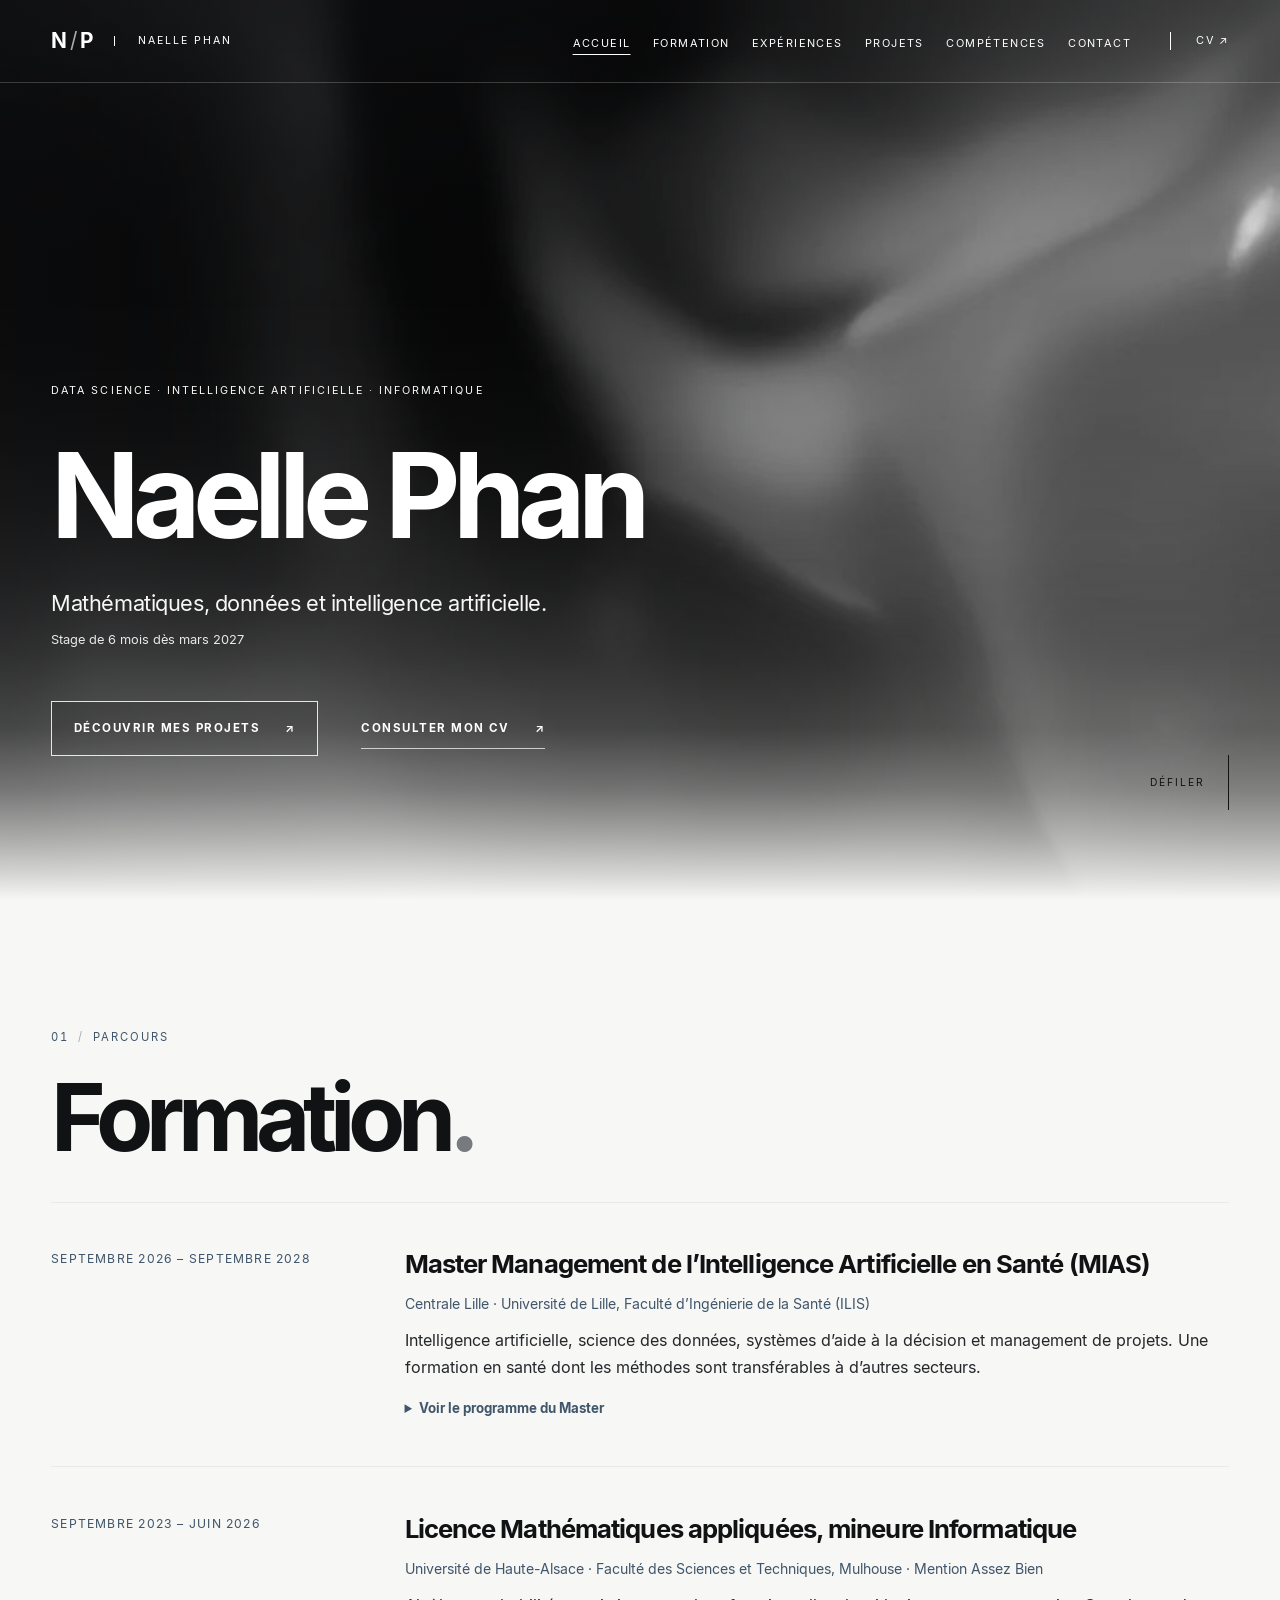
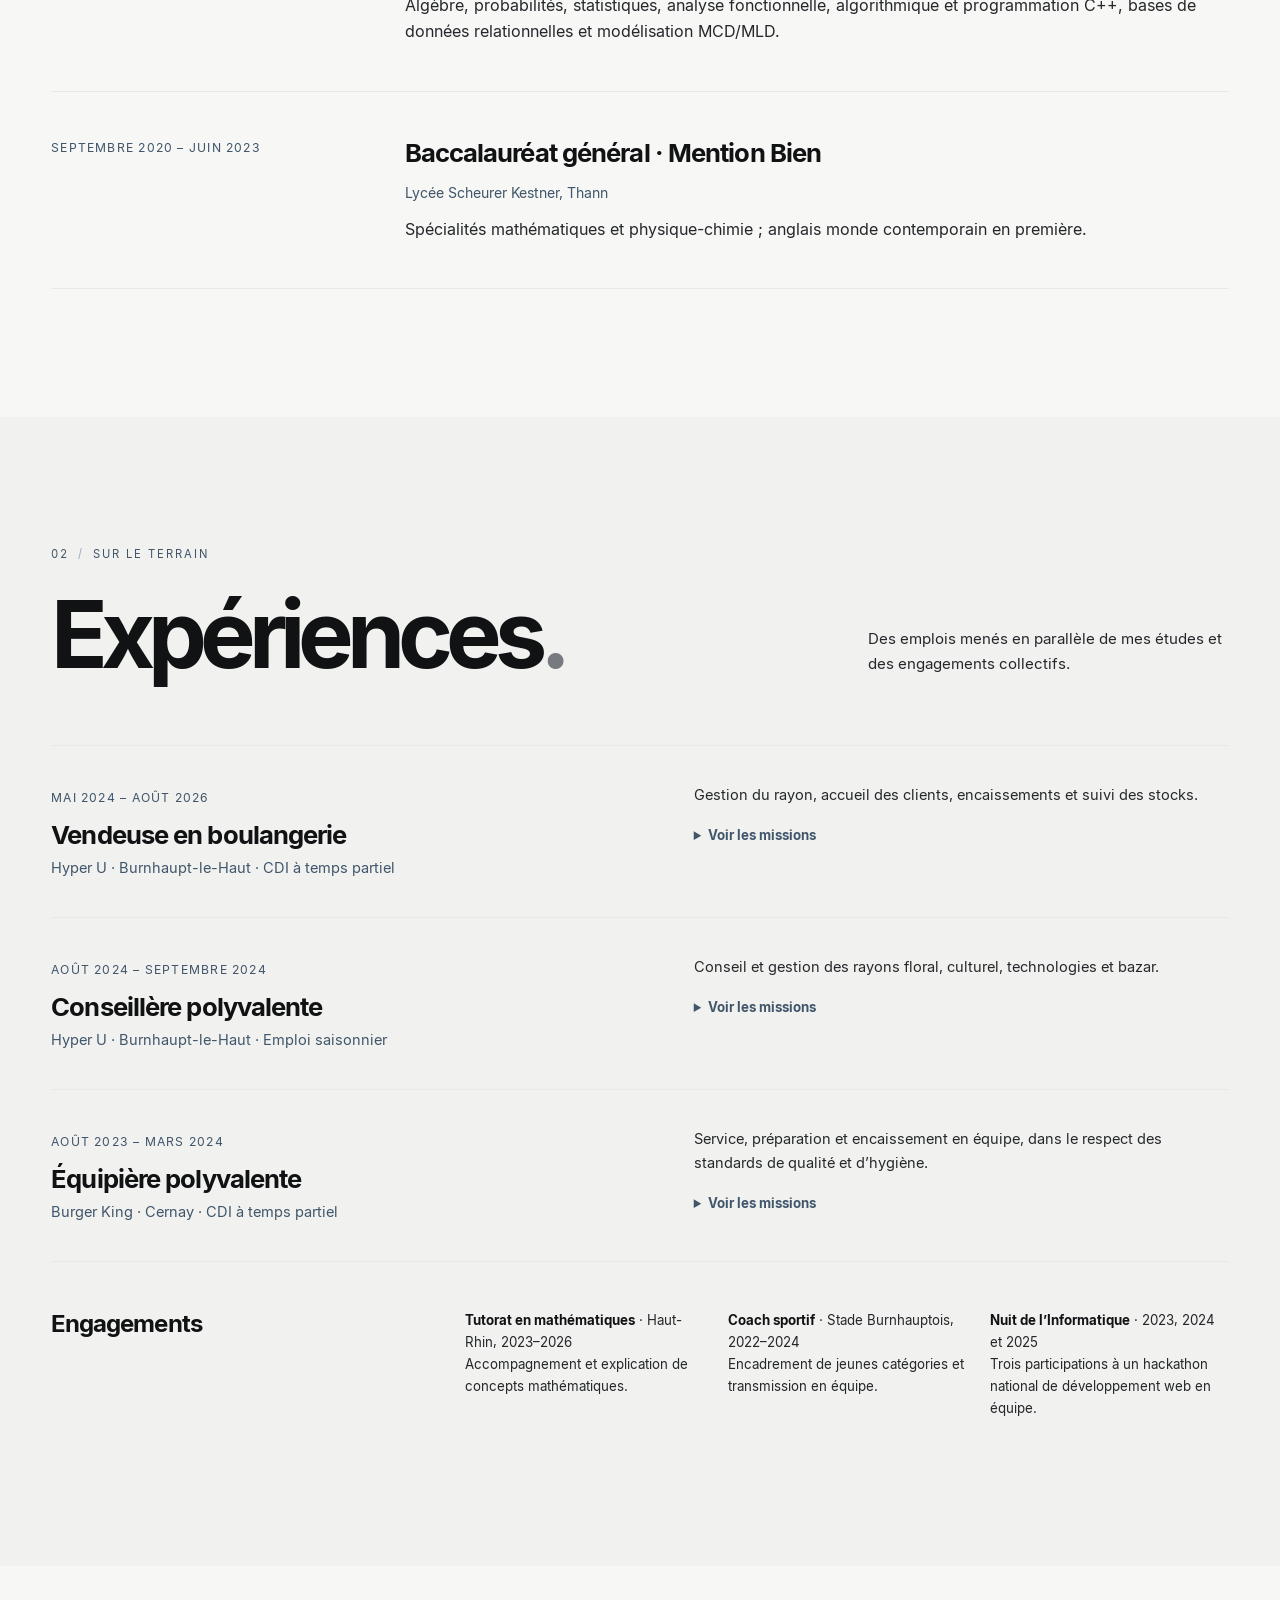
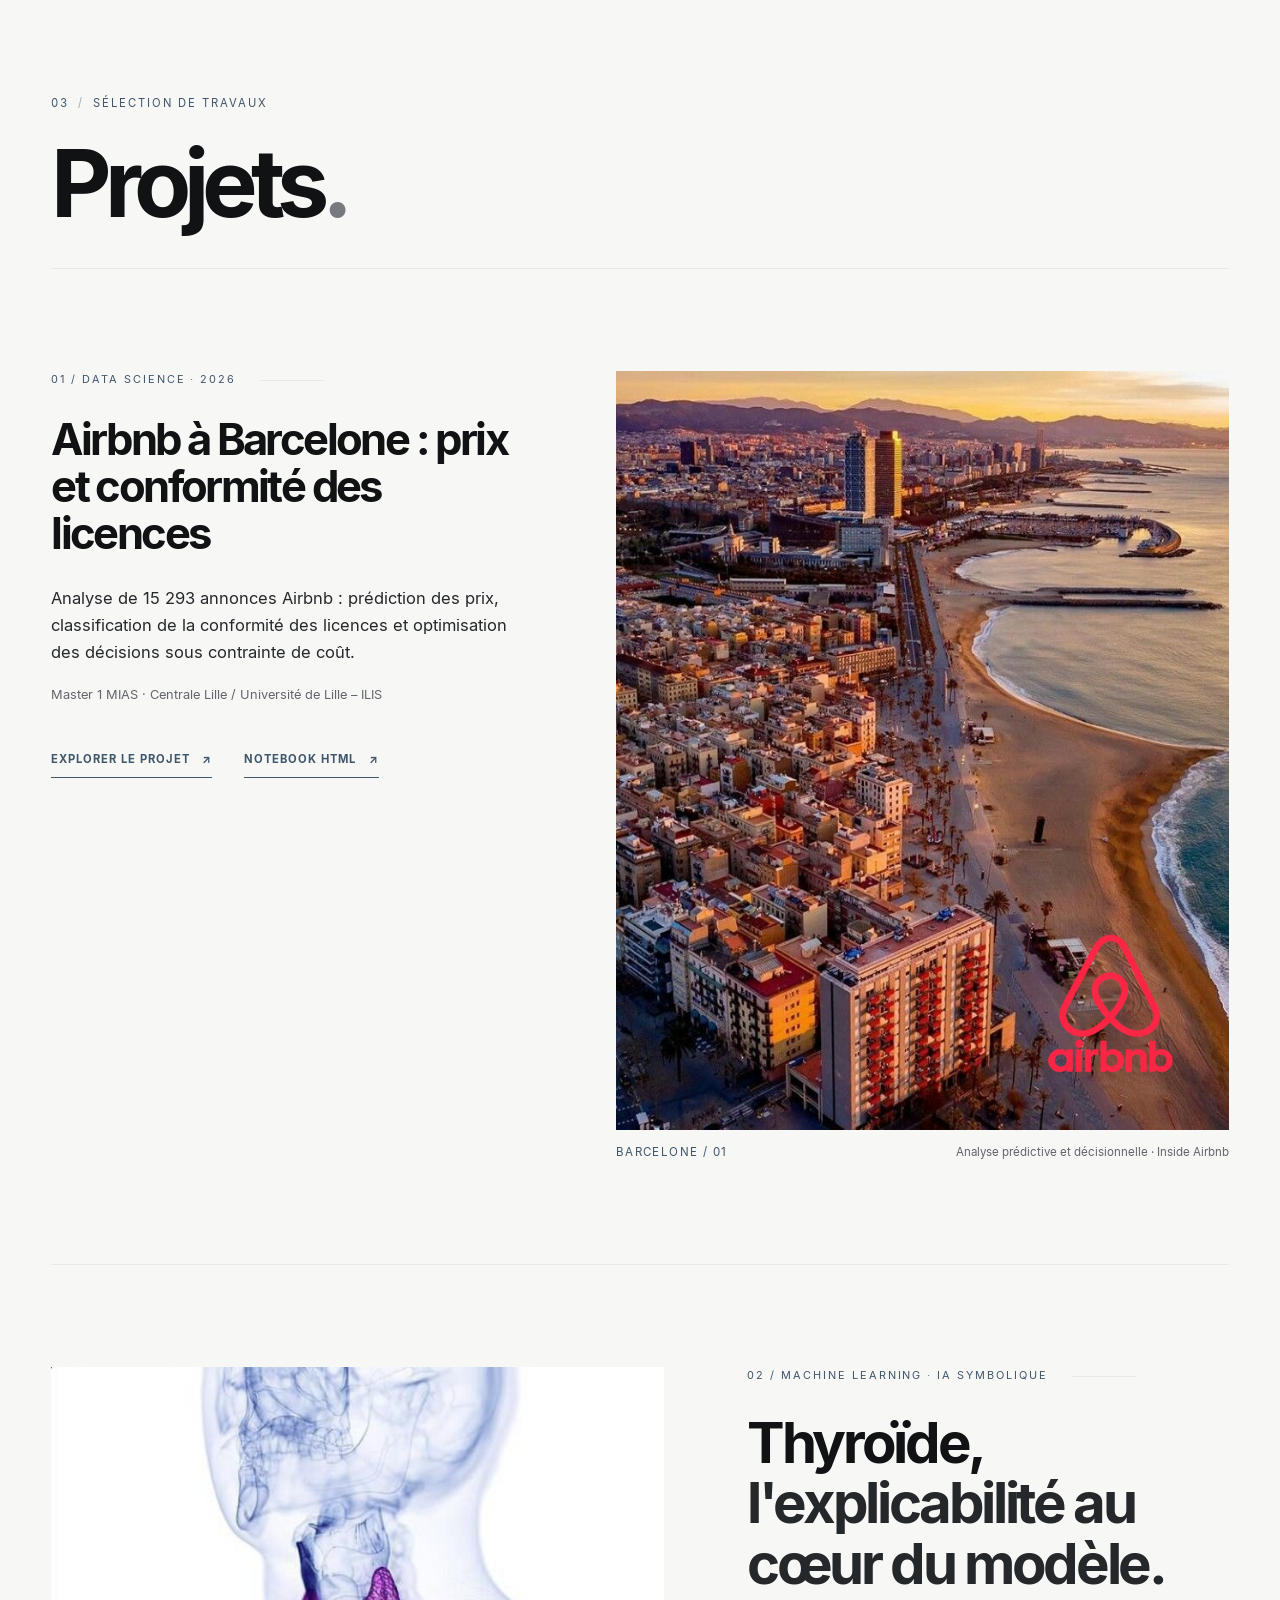
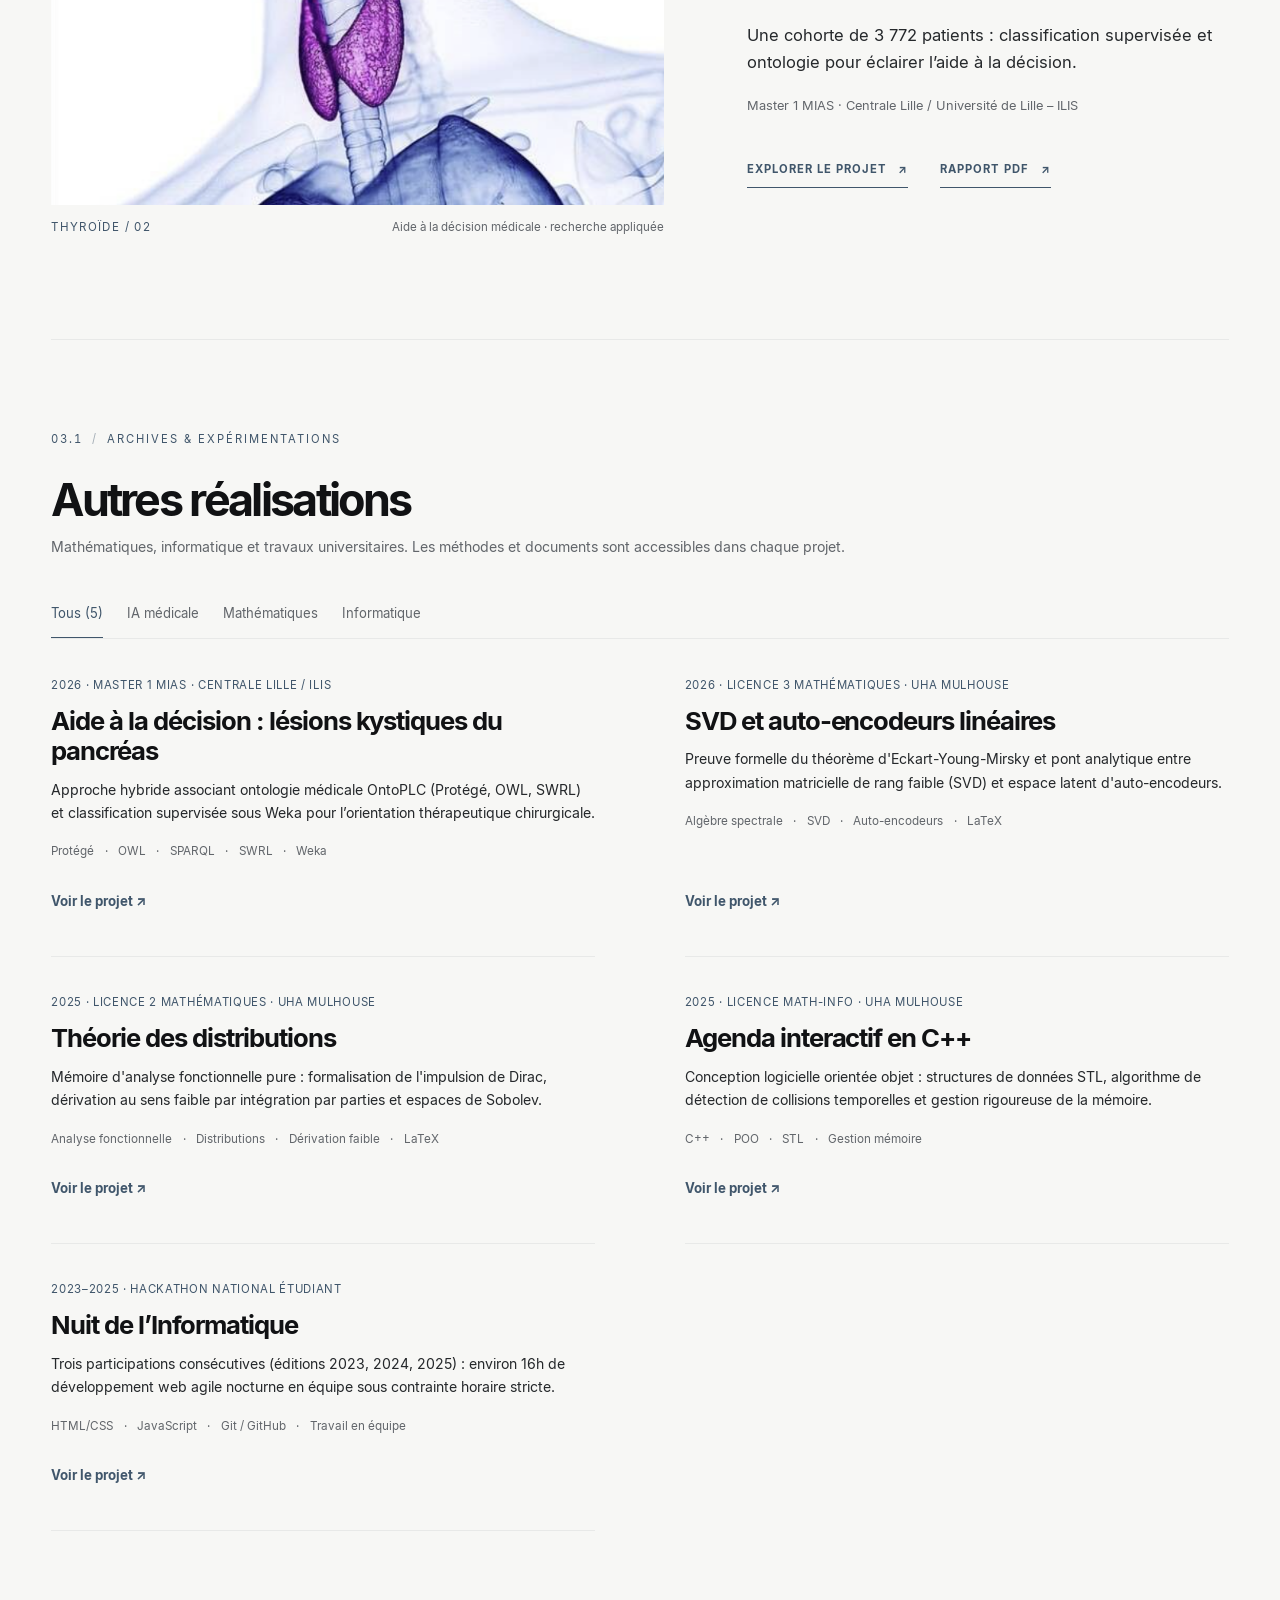
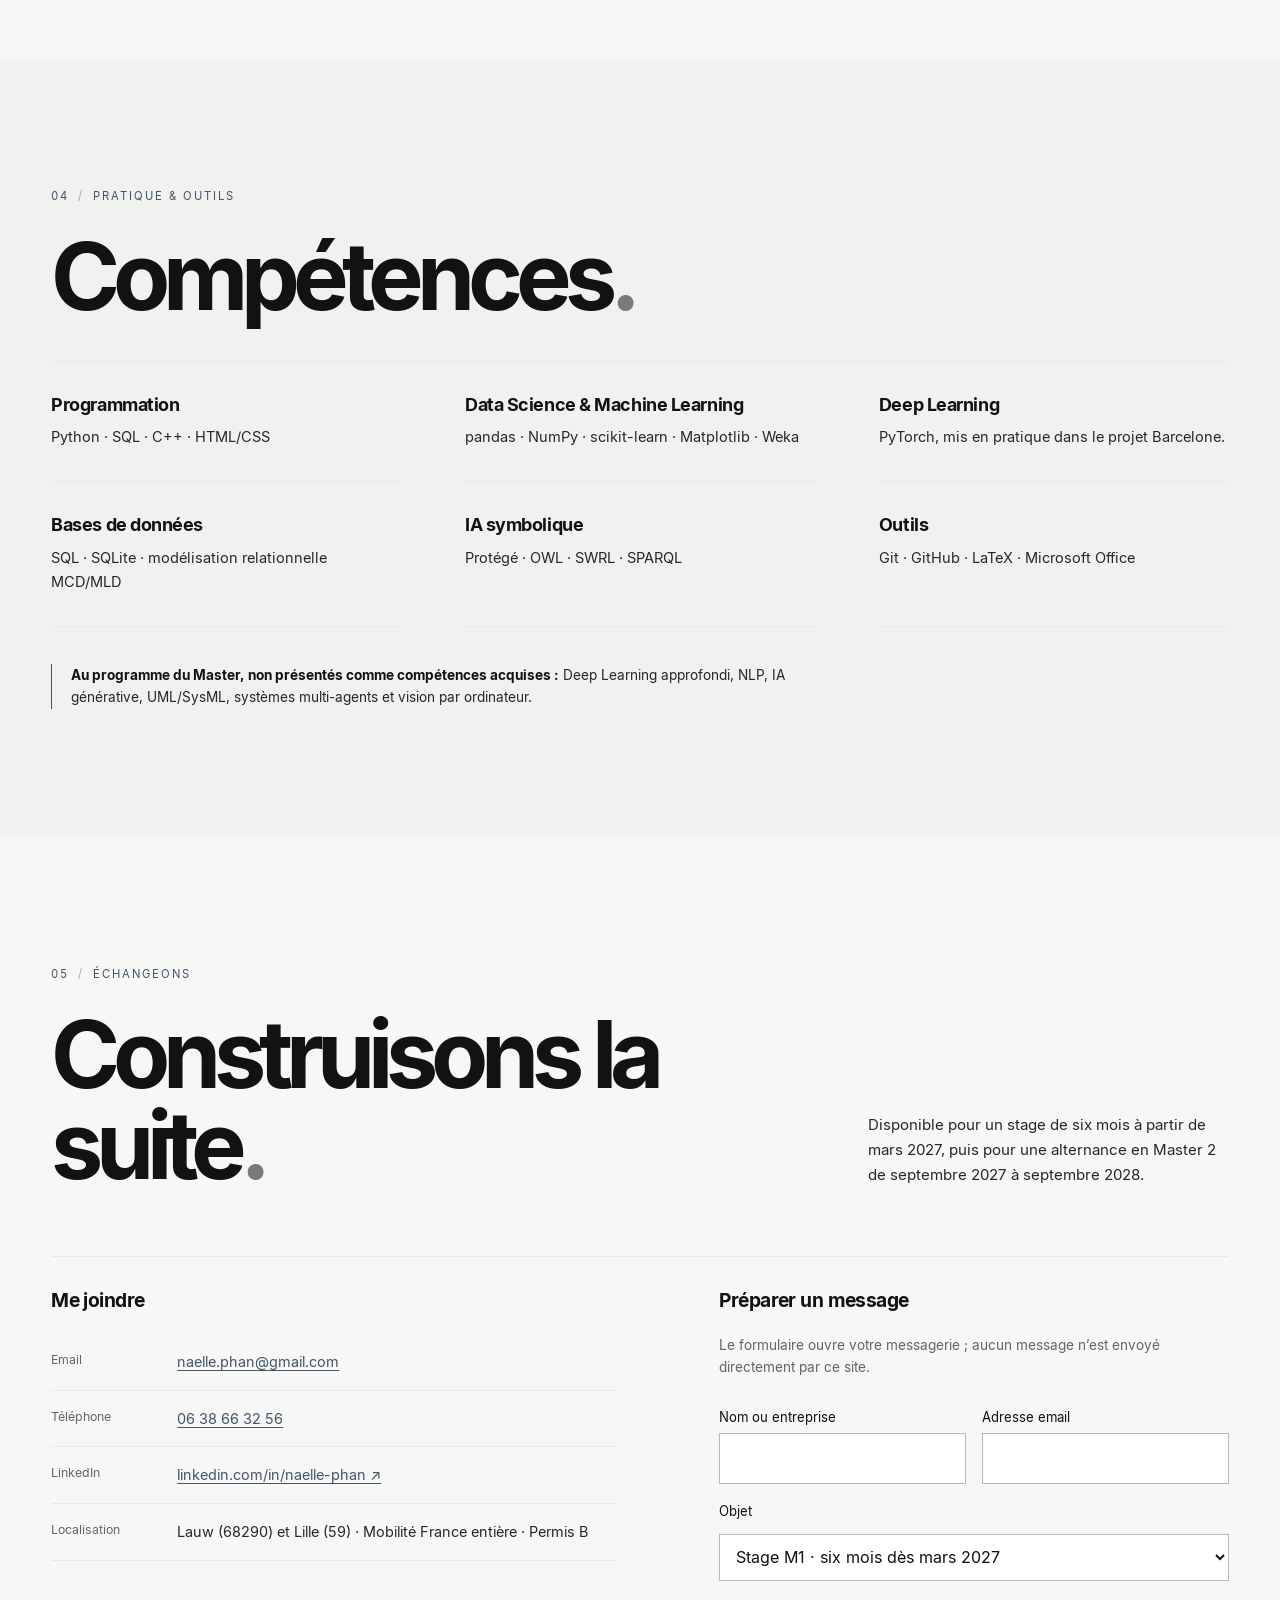
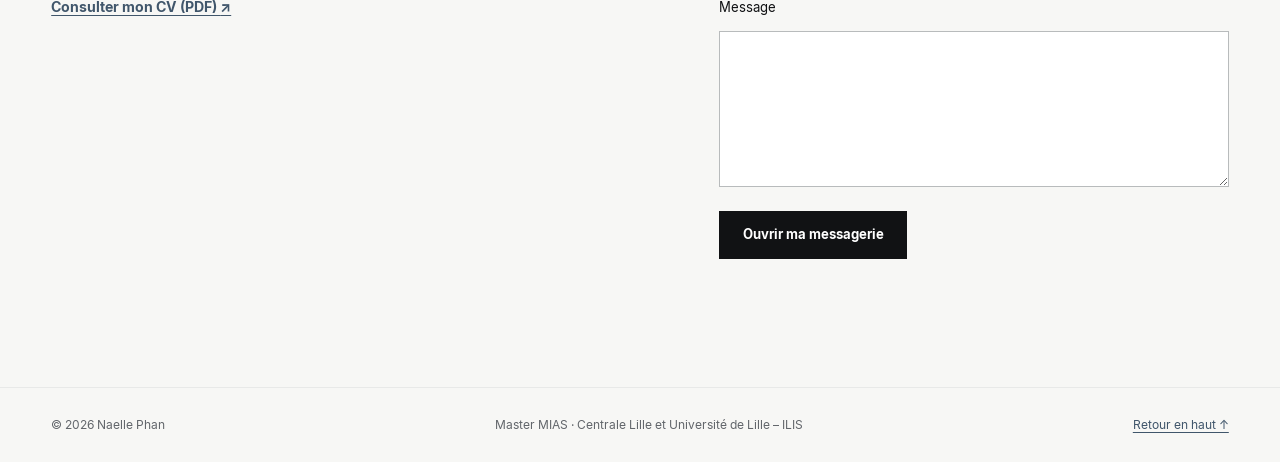
==== commit 2c0e028d: "Affiner le portfolio et publier le hero vidéo" ====
--- a/index.html
+++ b/index.html
@@ -5,7 +5,6 @@
   <meta name="viewport" content="width=device-width, initial-scale=1.0">
   <meta name="description" content="Portfolio de Naelle Phan, étudiante en Master MIAS à Centrale Lille et à l'Université de Lille – ILIS. Projets en Data Science, intelligence artificielle et informatique. Stage de six mois dès mars 2027.">
   <title>Naelle Phan — Data Science, IA et informatique</title>
-  <link rel="icon" type="image/png" href="cropped-logo-site-V3.png">
   <link rel="stylesheet" href="style.css">
   <script src="script.js" defer></script>
 </head>
@@ -13,7 +12,7 @@
   <a class="skip-link" href="#main-content">Aller au contenu</a>
   <header class="site-header" id="navbar">
     <div class="container header-inner">
-      <a class="brand" href="#accueil" aria-label="Naelle Phan, accueil">Naelle Phan <span class="brand-divider" aria-hidden="true"></span> <span>Portfolio</span></a>
+      <a class="brand" href="#accueil" aria-label="Naelle Phan, accueil">N<span class="brand-separator" aria-hidden="true">/</span>P <span class="brand-full">Naelle Phan</span></a>
       <button class="mobile-toggle" id="mobile-toggle" type="button" aria-controls="site-nav" aria-expanded="false" aria-label="Ouvrir le menu de navigation"><span></span><span></span><span></span></button>
       <nav class="site-nav" id="site-nav" aria-label="Navigation principale">
         <ul>
@@ -25,47 +24,41 @@
           <li><a class="nav-link" href="#contact">Contact</a></li>
         </ul>
       </nav>
-      <a class="header-cv" href="CV_Naelle_Phan.pdf" target="_blank" rel="noopener noreferrer">CV <span aria-hidden="true">↗</span></a>
+      <a class="header-cv" href="CV_Naelle_Phan.pdf" target="_blank" rel="noopener noreferrer">CV ↗</a>
     </div>
   </header>
 
   <main id="main-content">
     <section class="hero-section" id="accueil" aria-labelledby="intro-title">
-      <div class="container hero-container-simple">
-        <p class="hero-eyebrow">Data Science · Intelligence Artificielle · Informatique</p>
-        <h1 id="intro-title" class="hero-title-clean">Naelle Phan</h1>
-        <p class="hero-lead-clean">
-          Étudiante en Master Management de l'Intelligence Artificielle en Santé (MIAS), après une licence en mathématiques appliquées, mineure informatique.
-        </p>
-        <p class="hero-availability-clean">
-          <span class="pulse-dot" aria-hidden="true"></span>
-          <span>Stage de 6 mois dès mars 2027 · Alternance M2 dès septembre 2027</span>
-        </p>
-        <div class="hero-actions-clean">
-          <a class="button button-primary" href="#projets">
-            <span>Découvrir mes projets</span>
-            <span class="btn-arrow" aria-hidden="true">↓</span>
-          </a>
-          <a class="button button-secondary" href="CV_Naelle_Phan.pdf" target="_blank" rel="noopener noreferrer">
-            <span>Consulter mon CV</span>
-            <span class="btn-arrow" aria-hidden="true">↗</span>
-          </a>
-        </div>
-        <a class="hero-scroll-cue" href="#projets" aria-label="Défiler vers la section des projets">
-          <span class="cue-bar" aria-hidden="true"></span>
-          <span class="cue-label">Découvrir mes projets</span>
+      <video class="hero-video" autoplay muted loop playsinline preload="auto" poster="video-poster.webp" aria-hidden="true" tabindex="-1">
+        <source src="101010-video-720.mp4" type="video/mp4">
+      </video>
+      <div class="hero-shade" aria-hidden="true"></div>
+      <div class="container hero-layout">
+        <div class="hero-copy">
+          <p class="hero-eyebrow">DATA SCIENCE · INTELLIGENCE ARTIFICIELLE · INFORMATIQUE</p>
+          <h1 id="intro-title" class="hero-title-clean">Naelle Phan</h1>
+          <p class="hero-lead-clean">Mathématiques, données et intelligence artificielle.</p>
+          <p class="hero-availability-clean">Stage de 6 mois dès mars 2027</p>
+          <div class="hero-actions-clean">
+            <a class="hero-primary" href="#projets">DÉCOUVRIR MES PROJETS <span aria-hidden="true">↗</span></a>
+            <a class="hero-secondary" href="CV_Naelle_Phan.pdf" target="_blank" rel="noopener noreferrer">CONSULTER MON CV <span aria-hidden="true">↗</span></a>
+          </div>
+        </div>
+        <a class="hero-scroll-cue" href="#formations" aria-label="Défiler vers la formation">
+          <span>Défiler</span><span class="scroll-stem" aria-hidden="true"></span>
         </a>
       </div>
     </section>
 
     <section class="section" id="formations" aria-labelledby="formation-title">
       <div class="container">
-        <div class="section-heading"><div class="section-kicker"><span class="kicker-num">02</span><span class="kicker-sep">/</span><span>Cursus Académique</span></div><h2 id="formation-title">Formation</h2><p>Un socle en mathématiques appliquées et en informatique, prolongé par un Master en intelligence artificielle et management.</p></div>
+        <div class="section-heading compact"><div class="section-kicker"><span class="kicker-num">01</span><span class="kicker-sep">/</span><span>Parcours</span></div><h2 id="formation-title">Formation<span class="heading-period">.</span></h2></div>
         <div class="timeline">
           <article class="timeline-item">
             <div class="timeline-date">Septembre 2026 – septembre 2028</div>
             <div><h3>Master Management de l’Intelligence Artificielle en Santé (MIAS)</h3><p class="institution">Centrale Lille · Université de Lille, Faculté d’Ingénierie de la Santé (ILIS)</p><p>Intelligence artificielle, science des données, systèmes d’aide à la décision et management de projets. Une formation en santé dont les méthodes sont transférables à d’autres secteurs.</p>
-              <details><summary>Voir le programme du Master</summary><div class="detail-content"><p><strong>Enseignements suivis (S1)</strong> : bases de données et Big Data (SQL, MCD/MLD), Machine Learning, Data Science, systèmes d’aide à la décision, ontologies médicales, algorithmique, optimisation et complexité, management de l’innovation.</p><p><strong>Enseignements prévus (S2)</strong> : Deep Learning approfondi, Data Science avancée, fondamentaux du NLP, IA générative en santé, UML/SysML, systèmes multi-agents et vision par ordinateur pour l’imagerie médicale.</p><p>Le cursus comprend également les systèmes d’information hospitaliers, l’épidémiologie, la réglementation et l’éthique des données de santé, la logistique, l’innovation et la conduite du changement.</p></div></details>
+              <details><summary>Voir le programme du Master</summary><div class="detail-content"><p><strong>Enseignements suivis (S1)</strong> : bases de données et Big Data (SQL, MCD/MLD), Machine Learning, Data Science, systèmes d’aide à la décision, ontologies médicales, algorithmique, optimisation et complexité, management de l’innovation.</p><p><strong>Enseignements prévus (S2)</strong> : Deep Learning approfondi, Data Science avancée, fondamentaux du NLP, IA générative en santé, UML/SysML, systèmes multi-agents et vision par ordinateur pour l’imagerie médicale.</p></div></details>
             </div>
           </article>
           <article class="timeline-item"><div class="timeline-date">Septembre 2023 – juin 2026</div><div><h3>Licence Mathématiques appliquées, mineure Informatique</h3><p class="institution">Université de Haute-Alsace · Faculté des Sciences et Techniques, Mulhouse · Mention Assez Bien</p><p>Algèbre, probabilités, statistiques, analyse fonctionnelle, algorithmique et programmation C++, bases de données relationnelles et modélisation MCD/MLD.</p></div></article>
@@ -76,7 +69,7 @@
 
     <section class="section section-tinted" id="experiences" aria-labelledby="experiences-title">
       <div class="container">
-        <div class="section-heading"><div class="section-kicker"><span class="kicker-num">03</span><span class="kicker-sep">/</span><span>Expériences de Terrain</span></div><h2 id="experiences-title">Expériences</h2><p>Des emplois exercés en parallèle de mes études, ainsi que des engagements pédagogiques et collectifs.</p></div>
+        <div class="section-heading"><div class="section-kicker"><span class="kicker-num">02</span><span class="kicker-sep">/</span><span>Sur le terrain</span></div><h2 id="experiences-title">Expériences<span class="heading-period">.</span></h2><p>Des emplois menés en parallèle de mes études et des engagements collectifs.</p></div>
         <div class="experience-list">
           <article class="experience-item"><div><span class="entry-date">Mai 2024 – août 2026</span><h3>Vendeuse en boulangerie</h3><p class="institution">Hyper U · Burnhaupt-le-Haut · CDI à temps partiel</p></div><div><p>Gestion du rayon, accueil des clients, encaissements et suivi des stocks.</p><details><summary>Voir les missions</summary><div class="detail-content"><ul><li>Gestion autonome de la caisse et fidélisation d’une clientèle en période de forte affluence.</li><li>Mise en valeur des produits, réapprovisionnement et gestion des stocks.</li><li>Respect des règles d’hygiène, de traçabilité et des procédures d’ouverture et de fermeture.</li></ul></div></details></div></article>
           <article class="experience-item"><div><span class="entry-date">Août 2024 – septembre 2024</span><h3>Conseillère polyvalente</h3><p class="institution">Hyper U · Burnhaupt-le-Haut · Emploi saisonnier</p></div><div><p>Conseil et gestion des rayons floral, culturel, technologies et bazar.</p><details><summary>Voir les missions</summary><div class="detail-content"><ul><li>Accueil et orientation des clients sur plusieurs rayons.</li><li>Entretien des végétaux, compositions florales et mise en valeur des étalages.</li><li>Réassort, contrôle des stocks et polyvalence entre rayons.</li></ul></div></details></div></article>
@@ -88,55 +81,29 @@
 
     <section class="section projects-section" id="projets" aria-labelledby="projets-title">
       <div class="container">
-        <div class="section-heading">
-          <div class="section-kicker">
-            <span class="kicker-num">01</span>
-            <span class="kicker-sep">/</span>
-            <span>Projets Sélectionnés & Recherche</span>
-          </div>
-          <h2 id="projets-title">Travaux Phares</h2>
-          <p>
-            Sélection de réalisations approfondies en Data Science, fouille statistique, IA médicale et modélisation. Les graphiques présentés sont directement issus de mes notebooks d'analyse et rapports de recherche.
-          </p>
-        </div>
-
-        <!-- Direction Éditoriale : Deux Projets Phares en Grand Format avec Graphiques Réels -->
+        <div class="section-heading compact">
+          <div class="section-kicker"><span class="kicker-num">03</span><span class="kicker-sep">/</span><span>Sélection de travaux</span></div>
+          <h2 id="projets-title">Projets<span class="heading-period">.</span></h2>
+        </div>
+
+        <!-- Deux projets phares illustrés par leurs images locales. -->
         <div class="featured-showcases">
 
           <!-- PROJET PHARE 01 : Barcelone (Data Science & ML) -->
           <article class="showcase-card" data-category="data">
             <div class="showcase-grid">
               <div class="showcase-info">
-                <span class="showcase-badge">Projet Phare 01 · Data Science & Machine Learning</span>
-                <h3 class="showcase-title">Marché Locatif de Barcelone — Étude Longitudinale (Inside Airbnb)</h3>
-                <p class="showcase-subtitle">
-                  Ingénierie de pipelines scikit-learn, optimisation du seuil sous contrainte de coût métier et Deep Learning PyTorch.
-                </p>
-                <p class="showcase-context">Automne 2026 · Master 1 MIAS · Centrale Lille & Univ. Lille ILIS</p>
-                <p class="showcase-desc">
-                  Analyse de 15 293 annonces Inside Airbnb : discipline Split-First stricte sans fuite d'information, encodage haute cardinalité (69 quartiers), courbe de coût opérationnel pénalisant les faux négatifs, validation croisée GroupKFold par hôte, étude d’ablation sur 3 graines et réseaux de neurones MLP.
-                </p>
-                <div class="showcase-metrics">
-                  <span class="metric-pill">15 293 annonces traitées</span>
-                  <span class="metric-pill">GroupKFold par hôte</span>
-                  <span class="metric-pill">Zéro data leakage</span>
-                  <span class="metric-pill">Jalons M0 à M10</span>
-                </div>
-                <ul class="showcase-tech" aria-label="Technologies du projet">
-                  <li>Python 3.12</li>
-                  <li>scikit-learn</li>
-                  <li>PyTorch</li>
-                  <li>pandas</li>
-                  <li>NumPy</li>
-                  <li>Matrice de coût</li>
-                </ul>
+                <span class="showcase-badge">01 / DATA SCIENCE · 2026</span>
+                <h3 class="showcase-title">Airbnb à Barcelone : prix et conformité des licences</h3>
+                <p class="showcase-desc">Analyse de 15 293 annonces Airbnb : prédiction des prix, classification de la conformité des licences et optimisation des décisions sous contrainte de coût.</p>
+                <p class="showcase-context">Master 1 MIAS · Centrale Lille / Université de Lille – ILIS</p>
                 <div class="showcase-actions">
                   <button type="button" class="btn-details open-modal-btn" data-project="barcelone" aria-haspopup="dialog">
-                    <span>Synthèse détaillée (M0–M10)</span>
+                    <span>EXPLORER LE PROJET</span>
                     <span aria-hidden="true">↗</span>
                   </button>
                   <a class="btn-link-sec" href="Projet_Longitudinal_M0_a_M10.html" target="_blank" rel="noopener noreferrer">
-                    <span>Notebook interactif (HTML)</span>
+                    <span>NOTEBOOK HTML</span>
                     <span aria-hidden="true">↗</span>
                   </a>
                 </div>
@@ -148,8 +115,8 @@
                     <img src="projet-barcelone.png" alt="Illustration du projet Marché Locatif de Barcelone" class="visual-img" loading="lazy">
                   </div>
                   <p class="visual-caption">
-                    <span class="caption-tag">Projet 01</span>
-                    <span>Étude longitudinale sur 15 293 annonces Inside Airbnb : ingénierie de données, validation GroupKFold et deep learning.</span>
+                    <span class="caption-tag">BARCELONE / 01</span>
+                    <span>Analyse prédictive et décisionnelle · Inside Airbnb</span>
                   </p>
                 </div>
               </div>
@@ -160,36 +127,17 @@
           <article class="showcase-card" data-category="sante">
             <div class="showcase-grid inverted">
               <div class="showcase-info">
-                <span class="showcase-badge">Projet Phare 02 · IA Médicale & SADM Hybride</span>
-                <h3 class="showcase-title">Système d’Aide à la Décision Médicale : Pathologies Thyroïdiennes</h3>
-                <p class="showcase-subtitle">
-                  Hybridation entre classification supervisée sous Weka (arbre J48 à 99,58 %) et ontologie formelle OWL 2 sous Protégé (16 règles SWRL).
-                </p>
-                <p class="showcase-context">Septembre 2026 · Master 1 MIAS · Centrale Lille & Université de Lille (UFR3S)</p>
-                <p class="showcase-desc">
-                  Analyse statistique de 3 772 dossiers (UCI) : test d'indépendance du χ² et colinéarité de Pearson (TT4–FTI). Conception d'un SADM hybride combinant l'arbre de décision J48 et l'ontologie OntoThyroid pour sécuriser le diagnostic et garantir l'explicabilité requise par l'EU AI Act.
-                </p>
-                <div class="showcase-metrics">
-                  <span class="metric-pill">3 772 patients (cohorte UCI)</span>
-                  <span class="metric-pill">99,58 % exactitude (J48)</span>
-                  <span class="metric-pill">Ontologie OWL 2 & SWRL</span>
-                  <span class="metric-pill">Rapport 41 pages</span>
-                </div>
-                <ul class="showcase-tech" aria-label="Technologies du projet">
-                  <li>Weka Explorer</li>
-                  <li>Protégé 5.6</li>
-                  <li>OWL 2</li>
-                  <li>SWRL</li>
-                  <li>Raisonneur Pellet</li>
-                  <li>SPARQL</li>
-                </ul>
+                <span class="showcase-badge">02 / MACHINE LEARNING · IA SYMBOLIQUE</span>
+                <h3 class="showcase-title">Thyroïde, <em>l'explicabilité au cœur du modèle.</em></h3>
+                <p class="showcase-desc">Une cohorte de 3 772 patients : classification supervisée et ontologie pour éclairer l’aide à la décision.</p>
+                <p class="showcase-context">Master 1 MIAS · Centrale Lille / Université de Lille – ILIS</p>
                 <div class="showcase-actions">
                   <button type="button" class="btn-details open-modal-btn" data-project="thyroide" aria-haspopup="dialog">
-                    <span>Synthèse détaillée</span>
+                    <span>EXPLORER LE PROJET</span>
                     <span aria-hidden="true">↗</span>
                   </button>
                   <a class="btn-link-sec" href="Pathologies_Thyroidiennes.pdf" target="_blank" rel="noopener noreferrer">
-                    <span>Consulter le rapport (41p - PDF)</span>
+                    <span>RAPPORT PDF</span>
                     <span aria-hidden="true">↗</span>
                   </a>
                 </div>
@@ -201,8 +149,8 @@
                     <img src="projet-thyroid.png" alt="Illustration du projet Système d'Aide à la Décision Médicale Pathologies Thyroïdiennes" class="visual-img" loading="lazy">
                   </div>
                   <p class="visual-caption">
-                    <span class="caption-tag">Projet 02</span>
-                    <span>Architecture hybride de SADM articulant classification Weka et ontologie formelle Protégé sur 3 772 patients.</span>
+                    <span class="caption-tag">THYROÏDE / 02</span>
+                    <span>Aide à la décision médicale · recherche appliquée</span>
                   </p>
                 </div>
               </div>
@@ -214,13 +162,9 @@
         <!-- Projets complémentaires & Grille filtrable -->
         <div class="complementary-projects-head">
           <div class="comp-title-group">
-            <div class="section-kicker">
-              <span class="kicker-num">01.2</span>
-              <span class="kicker-sep">/</span>
-              <span>Travaux Complémentaires</span>
-            </div>
-            <h3>Autres Réalisations en IA, Informatique & Mathématiques</h3>
-            <p>Tous les mémoires, codes et rapports complets restent consultables via leurs fiches respectives.</p>
+            <div class="section-kicker"><span class="kicker-num">03.1</span><span class="kicker-sep">/</span><span>Archives & expérimentations</span></div>
+            <h3>Autres réalisations</h3>
+            <p>Mathématiques, informatique et travaux universitaires. Les méthodes et documents sont accessibles dans chaque projet.</p>
           </div>
           <div class="project-filter-bar" role="group" aria-label="Filtrer les projets complémentaires">
             <button class="filter-btn active" type="button" data-filter="all" aria-pressed="true">Tous (5)</button>
@@ -276,7 +220,7 @@
     </section>
 
     <section class="section section-tinted" id="competences" aria-labelledby="skills-title">
-      <div class="container"><div class="section-heading"><div class="section-kicker"><span class="kicker-num">04</span><span class="kicker-sep">/</span><span>Savoir-faire</span></div><h2 id="skills-title">Compétences</h2><p>Des outils mis en pratique dans mes projets et ma formation. Les enseignements à venir sont indiqués séparément.</p></div>
+      <div class="container"><div class="section-heading compact"><div class="section-kicker"><span class="kicker-num">04</span><span class="kicker-sep">/</span><span>Pratique & outils</span></div><h2 id="skills-title">Compétences<span class="heading-period">.</span></h2></div>
         <div class="skills-grid">
           <section class="skill-group"><h3>Programmation</h3><p>Python · SQL · C++ · HTML/CSS</p></section>
           <section class="skill-group"><h3>Data Science & Machine Learning</h3><p>pandas · NumPy · scikit-learn · Matplotlib · Weka</p></section>
@@ -290,7 +234,7 @@
     </section>
 
     <section class="section contact-section" id="contact" aria-labelledby="contact-title">
-      <div class="container"><div class="section-heading"><div class="section-kicker"><span class="kicker-num">05</span><span class="kicker-sep">/</span><span>Opportunités & Échanges</span></div><h2 id="contact-title">Contact</h2><p>Disponible pour un stage de six mois à partir de mars 2027, puis pour une alternance en Master 2 de septembre 2027 à septembre 2028.</p></div>
+      <div class="container"><div class="section-heading"><div class="section-kicker"><span class="kicker-num">05</span><span class="kicker-sep">/</span><span>Échangeons</span></div><h2 id="contact-title">Construisons la suite<span class="heading-period">.</span></h2><p>Disponible pour un stage de six mois à partir de mars 2027, puis pour une alternance en Master 2 de septembre 2027 à septembre 2028.</p></div>
         <div class="contact-grid"><div class="contact-details"><h3>Me joindre</h3><dl><div><dt>Email</dt><dd><a href="mailto:naelle.phan@gmail.com">naelle.phan@gmail.com</a></dd></div><div><dt>Téléphone</dt><dd><a href="tel:0638663256">06 38 66 32 56</a></dd></div><div><dt>LinkedIn</dt><dd><a href="https://linkedin.com/in/naelle-phan" target="_blank" rel="noopener noreferrer">linkedin.com/in/naelle-phan <span aria-hidden="true">↗</span></a></dd></div><div><dt>Localisation</dt><dd>Lauw (68290) et Lille (59) · Mobilité France entière · Permis B</dd></div></dl><a class="text-link" href="CV_Naelle_Phan.pdf" target="_blank" rel="noopener noreferrer">Consulter mon CV (PDF) <span aria-hidden="true">↗</span></a></div>
         <div class="contact-form-wrapper"><h3>Préparer un message</h3><p>Le formulaire ouvre votre messagerie ; aucun message n’est envoyé directement par ce site.</p><form id="contact-form" class="contact-form"><div class="form-row"><div><label for="sender-name">Nom ou entreprise</label><input id="sender-name" name="name" type="text" autocomplete="name" required></div><div><label for="sender-email">Adresse email</label><input id="sender-email" name="email" type="email" autocomplete="email" required></div></div><label for="subject-select">Objet</label><select id="subject-select" name="subject"><option value="Proposition de stage M1 (6 mois dès mars 2027)">Stage M1 · six mois dès mars 2027</option><option value="Alternance M2 (septembre 2027 – septembre 2028)">Alternance M2 · septembre 2027 à septembre 2028</option><option value="Échange sur vos travaux">Échange sur un projet</option><option value="Autre demande professionnelle">Autre demande professionnelle</option></select><label for="sender-message">Message</label><textarea id="sender-message" name="message" rows="5" required></textarea><button type="submit" class="button button-primary">Ouvrir ma messagerie</button></form></div></div>
       </div>
--- a/style.css
+++ b/style.css
@@ -1,476 +1,291 @@
-@font-face {
-  font-family: Inter;
-  src: url('Inter-Regular.ttf') format('truetype');
-  font-weight: 400;
-  font-display: swap;
-}
-@font-face {
-  font-family: Inter;
-  src: url('Inter-Bold.ttf') format('truetype');
-  font-weight: 700;
-  font-display: swap;
-}
+@font-face { font-family: Inter; src: url('Inter-Regular.ttf') format('truetype'); font-weight: 400; font-display: swap; }
+@font-face { font-family: Inter; src: url('Inter-Bold.ttf') format('truetype'); font-weight: 700; font-display: swap; }
 :root {
   color-scheme: light;
-  --paper: #FAFBFB;             /* Blanc cassé pur et lumineux */
-  --paper-tint: #F3F6F8;        /* Fond de section contrasté doux (ardoise clair) */
-  --surface: #FFFFFF;           /* Surface de carte blanche pure */
-  --ink: #14191E;               /* Anthracite profond / noir doux éditorial */
-  --body: #323E48;              /* Gris ardoise soutenu pour une lisibilité optimale */
-  --muted: #60717F;             /* Gris neutre teinté ardoise */
-  --line: #E2E7EB;              /* Séparateurs fins et élégants */
-  --line-strong: #C4D2DC;       /* Bordures renforcées discrètes */
-  --slate: #2B4158;             /* Bleu ardoise principal noble et affirmé */
-  --slate-dark: #1A2A3A;        /* Bleu ardoise profond (boutons, titres accentués) */
-  --slate-hover: #1E344A;       /* État survol */
-  --slate-light: #EBF1F6;       /* Lavis ardoise pour badges et passe-partout */
-  --slate-border: #BCD0DF;      /* Bordure ardoise délicate */
-  --focus: #2B577E;             /* Anneau d'accessibilité soigné */
+  --paper: #f7f7f5;
+  --paper-tint: #f1f1ef;
+  --surface: #fff;
+  --ink: #111214;
+  --body: #25282b;
+  --muted: #62666b;
+  --gray: #777b80;
+  --line: #e8e9e8;
+  --slate: #40566b;
+  --slate-dark: #2c4054;
+  --focus: #40566b;
 }
 *, *::before, *::after { box-sizing: border-box; }
 html { scroll-behavior: smooth; scroll-padding-top: 5.5rem; }
 body { margin: 0; background: var(--paper); color: var(--body); font: 400 1rem/1.65 Inter, Arial, sans-serif; }
 body.modal-open { overflow: hidden; }
-a { color: var(--accent); text-underline-offset: .2em; }
-a:hover { color: var(--accent-hover); }
+a { color: var(--slate); text-underline-offset: .22em; }
+a:hover { color: var(--slate-dark); }
 button, input, textarea, select { font: inherit; }
 button { cursor: pointer; }
-button:focus-visible, a:focus-visible, summary:focus-visible, input:focus-visible, textarea:focus-visible, select:focus-visible { outline: 3px solid var(--focus); outline-offset: 3px; }
+:where(button, a, summary, input, textarea, select):focus-visible { outline: 2px solid var(--focus); outline-offset: 4px; }
 img { display: block; max-width: 100%; }
 h1, h2, h3, p, figure { margin-top: 0; }
-h1, h2, h3 { color: var(--ink); line-height: 1.23; }
-h1 { font-size: clamp(3rem, 6.5vw, 5.2rem); letter-spacing: -.05em; margin-bottom: 1.1rem; line-height: 1.08; }
-h2 { font-size: clamp(2.1rem, 4vw, 3rem); letter-spacing: -.04em; margin-bottom: 1rem; line-height: 1.18; }
-h3 { font-size: 1.22rem; letter-spacing: -.02em; line-height: 1.3; }
+h1, h2, h3 { color: var(--ink); line-height: 1.18; }
 p { margin-bottom: 1.15rem; }
-.container { width: min(100% - 3rem, 1120px); margin-inline: auto; }
+.container { width: min(100% - clamp(2.5rem, 8vw, 11rem), 1390px); margin-inline: auto; }
 .skip-link { position: fixed; top: -100px; left: 1rem; z-index: 200; padding: .7rem 1rem; background: var(--ink); color: #fff; }
 .skip-link:focus { top: 1rem; color: #fff; }
 
-/* Navigation */
-.site-header { position: sticky; top: 0; z-index: 50; background: rgba(250, 251, 251, .96); backdrop-filter: blur(10px); -webkit-backdrop-filter: blur(10px); border-bottom: 1px solid var(--line); }
-.header-inner { min-height: 78px; display: flex; align-items: center; gap: 1.9rem; }
-.brand { color: var(--ink); text-decoration: none; font-size: 1.05rem; font-weight: 700; line-height: 1.25; white-space: nowrap; letter-spacing: -.02em; display: flex; align-items: center; gap: .75rem; }
-.brand-divider { display: inline-block; width: 1px; height: 16px; background: var(--line-strong); vertical-align: middle; }
-.brand span { font-size: .72rem; font-weight: 500; color: var(--slate); letter-spacing: .08em; text-transform: uppercase; }
+/* Fixed over the film; only the header changes surface after the hero. */
+.site-header { position: fixed; inset: 0 0 auto; z-index: 50; color: #fff; border-bottom: 1px solid rgba(255,255,255,.2); transition: background-color .35s ease, color .35s ease, border-color .35s ease; }
+.site-header.is-light { background: rgba(247,247,245,.97); color: var(--ink); border-color: var(--line); backdrop-filter: blur(14px); -webkit-backdrop-filter: blur(14px); }
+.header-inner { min-height: 82px; display: flex; align-items: center; gap: clamp(1.2rem, 3vw, 3rem); }
+.brand { display: inline-flex; align-items: baseline; flex: none; gap: .12em; color: inherit; text-decoration: none; font-size: 1.3rem; letter-spacing: -.075em; font-weight: 700; line-height: 1; }
+.brand:hover { color: inherit; }
+.brand-separator { font-weight: 400; opacity: .65; padding-inline: .08em; }
+.brand-full { padding-left: 1.4rem; margin-left: 1.25rem; border-left: 1px solid currentColor; font-size: .66rem; text-transform: uppercase; letter-spacing: .19em; font-weight: 400; align-self: center; white-space: nowrap; }
 .site-nav { margin-left: auto; }
-.site-nav ul { list-style: none; display: flex; align-items: center; gap: clamp(.8rem, 1.8vw, 1.8rem); margin: 0; padding: 0; }
-.site-nav a, .header-cv { color: var(--body); text-decoration: none; font-size: .84rem; font-weight: 500; white-space: nowrap; transition: color .2s ease, box-shadow .2s ease; }
-.site-nav a:hover, .site-nav a.active, .header-cv:hover { color: var(--slate); }
-.site-nav a.active { box-shadow: 0 2px var(--slate); font-weight: 700; }
-.header-cv { border-left: 1px solid var(--line); padding-left: 1.4rem; font-weight: 700; color: var(--slate); display: inline-flex; align-items: center; gap: .3rem; }
-.header-cv:hover { color: var(--slate-dark); }
-.mobile-toggle { display: none; background: transparent; border: 0; padding: .65rem; }
-.mobile-toggle span { display: block; height: 2px; width: 22px; margin: 5px 0; background: var(--ink); }
-
-/* Section Kickers & Editorial Identifiers */
-.section-kicker { display: inline-flex; align-items: center; gap: .6rem; font-size: .72rem; font-weight: 700; text-transform: uppercase; letter-spacing: .12em; color: var(--slate); margin-bottom: 1rem; }
-.kicker-num { font-variant-numeric: tabular-nums; opacity: .85; }
-.kicker-sep { opacity: .4; }
-
-/* Introduction — Composition Épurée & Architecturale */
-.hero-section { border-bottom: 1px solid var(--line); position: relative; background: var(--paper); }
-.hero-container-simple { max-width: 920px; padding-block: clamp(5.5rem, 12vh, 8.5rem); }
-.hero-eyebrow { font-size: .8rem; font-weight: 700; text-transform: uppercase; letter-spacing: .14em; color: var(--slate); margin-bottom: 1.5rem; line-height: 1.4; }
-.hero-title-clean { font-size: clamp(3.4rem, 7.5vw, 5.8rem); letter-spacing: -.05em; line-height: 1.04; font-weight: 800; color: var(--ink); margin-bottom: 1.6rem; }
-.hero-lead-clean { font-size: clamp(1.18rem, 2.3vw, 1.48rem); line-height: 1.58; color: var(--body); max-width: 48rem; margin-bottom: 2rem; font-weight: 400; letter-spacing: -.01em; }
-.hero-availability-clean { display: inline-flex; align-items: center; gap: .75rem; background: var(--surface); border: 1px solid var(--slate-border); padding: .55rem 1rem; border-radius: 4px; box-shadow: 0 2px 8px rgba(43, 65, 88, .04); font-size: .9rem; font-weight: 600; color: var(--slate-dark); margin-bottom: 2.75rem; }
-.hero-actions-clean { display: flex; align-items: center; flex-wrap: wrap; gap: .9rem; margin-bottom: 3.5rem; }
-.hero-scroll-cue { display: inline-flex; align-items: center; gap: .85rem; text-decoration: none; color: var(--muted); font-size: .75rem; font-weight: 600; text-transform: uppercase; letter-spacing: .12em; transition: color .2s ease; }
-.hero-scroll-cue:hover { color: var(--slate); }
-.cue-bar { display: inline-block; width: 32px; height: 1px; background: var(--line-strong); transition: width .25s ease, background-color .25s ease; }
-.hero-scroll-cue:hover .cue-bar { width: 46px; background: var(--slate); }
-/* Buttons (Editorial & Precision) */
-.button {
-  display: inline-flex;
-  align-items: center;
-  justify-content: center;
-  min-height: 48px;
-  padding: .7rem 1.45rem;
-  font-weight: 600;
-  font-size: .89rem;
-  text-align: center;
-  text-decoration: none;
-  border-radius: 3px;
-  transition: background-color .22s ease, color .22s ease, border-color .22s ease, transform .22s ease, box-shadow .22s ease;
-  letter-spacing: -.01em;
-}
-.button-primary {
-  background: var(--slate);
-  color: #fff !important;
-  border: 1px solid var(--slate);
-  box-shadow: 0 2px 6px rgba(43, 65, 88, .12);
-}
-.button-primary:hover {
-  background: var(--slate-dark);
-  color: #fff !important;
-  transform: translateY(-2px);
-  box-shadow: 0 6px 16px rgba(26, 42, 58, .2);
-}
-.button-secondary {
-  color: var(--slate) !important;
-  background: var(--surface);
-  border: 1px solid var(--slate-border);
-}
-.button-secondary:hover {
-  background: var(--slate-light);
-  color: var(--slate-dark) !important;
-  border-color: var(--slate);
-  transform: translateY(-2px);
-}
-.btn-arrow {
-  display: inline-block;
-  margin-left: .45rem;
-  transition: transform .2s ease;
-}
-.button-primary:hover .btn-arrow {
-  transform: translateY(2px);
-}
-.button-secondary:hover .btn-arrow {
-  transform: translate(2px, -2px);
-}
-/* Sections and parcours */
-.section { padding-block: clamp(4.25rem, 7vw, 6.5rem); }
-.section-tinted { background: var(--soft); border-block: 1px solid var(--line); }
-.section-heading { max-width: 720px; margin-bottom: 2.6rem; }
-.section-heading > p:last-child { margin-bottom: 0; }
-.timeline { border-top: 1px solid var(--line); }
-.timeline-item { display: grid; grid-template-columns: 220px minmax(0, 1fr); gap: 2rem; padding: 1.8rem 0; border-bottom: 1px solid var(--line); }
-.timeline-date, .entry-date { font-size: .83rem; color: var(--muted); }
-.timeline-item h3, .experience-item h3 { margin-bottom: .38rem; }
+.site-nav ul { list-style: none; display: flex; align-items: center; gap: clamp(.9rem, 1.75vw, 1.8rem); margin: 0; padding: 0; }
+.site-nav a, .header-cv { display: inline-block; color: inherit; text-decoration: none; font-size: .68rem; text-transform: uppercase; letter-spacing: .13em; white-space: nowrap; transition: opacity .2s ease, color .25s ease; }
+.site-nav a:hover, .header-cv:hover { opacity: .65; color: inherit; }
+.site-nav a.active { text-decoration: underline; text-underline-offset: .6em; text-decoration-thickness: 1px; }
+.header-cv { padding-left: 1.6rem; border-left: 1px solid currentColor; }
+.mobile-toggle { display: none; background: transparent; border: 0; padding: .7rem; color: inherit; }
+.mobile-toggle span { display: block; height: 1px; width: 24px; margin: 6px 0; background: currentColor; transition: transform .25s ease; }
+.mobile-toggle[aria-expanded="true"] span:first-child { transform: translateY(7px) rotate(45deg); }
+.mobile-toggle[aria-expanded="true"] span:nth-child(2) { opacity: 0; }
+.mobile-toggle[aria-expanded="true"] span:last-child { transform: translateY(-7px) rotate(-45deg); }
+
+/* The original frame remains visible underneath modest local contrast gradients. */
+.hero-section { position: relative; isolation: isolate; min-height: 100vh; min-height: 100svh; overflow: hidden; background: #25282b url('video-poster.webp') center center / cover no-repeat; color: var(--paper); }
+.hero-video, .hero-shade { position: absolute; inset: 0; width: 100%; height: 100%; }
+.hero-video { object-fit: cover; object-position: center center; z-index: -2; }
+.hero-section.video-unavailable .hero-video { display: none; }
+.hero-shade { z-index: -1; pointer-events: none; background: linear-gradient(90deg, rgba(17,18,20,.59) 0%, rgba(17,18,20,.34) 40%, rgba(17,18,20,.06) 78%), linear-gradient(180deg, rgba(17,18,20,.36), transparent 28%); }
+.hero-section::after { content: ''; position: absolute; inset: auto 0 0; z-index: -1; height: clamp(450px, 68svh, 700px); width: 100%; pointer-events: none; background: linear-gradient(to bottom, transparent 0%, rgba(247,247,245,.008) 12%, rgba(247,247,245,.025) 24%, rgba(247,247,245,.05) 36%, rgba(247,247,245,.09) 48%, rgba(247,247,245,.15) 60%, rgba(247,247,245,.24) 72%, rgba(247,247,245,.43) 82%, rgba(247,247,245,.66) 90%, rgba(247,247,245,.85) 96%, var(--paper) 100%); }
+.hero-layout { position: relative; min-height: 100vh; min-height: 100svh; display: flex; align-items: flex-end; padding-top: 130px; padding-bottom: clamp(7.5rem, 16vh, 12rem); }
+.hero-copy { width: min(100%, 980px); }
+.hero-eyebrow { margin-bottom: clamp(1.6rem, 3vw, 3.2rem); color: #fafaf7; font-size: clamp(.65rem, .84vw, .78rem); letter-spacing: .19em; line-height: 1.7; }
+.hero-title-clean { margin: 0; font-size: clamp(4.2rem, 9.1vw, 9rem); line-height: 1; font-weight: 700; letter-spacing: -.065em; color: #fff; }
+.hero-lead-clean { margin: clamp(1.35rem, 2.5vw, 2.7rem) 0 0; max-width: 36rem; font-size: clamp(1rem, 1.7vw, 1.45rem); letter-spacing: -.02em; line-height: 1.5; }
+.hero-availability-clean { margin: .6rem 0 0; font-size: clamp(.8rem, 1vw, .92rem); color: #e8e9e8; }
+.hero-actions-clean { display: flex; flex-wrap: wrap; align-items: center; gap: 1rem 2.7rem; margin-top: clamp(2rem, 4vw, 3.5rem); }
+.hero-actions-clean a { color: #fff; text-decoration: none; font-size: .72rem; font-weight: 700; letter-spacing: .13em; white-space: nowrap; transition: background-color .25s ease, color .25s ease, border-color .25s ease; }
+.hero-actions-clean a span { margin-left: 1.25rem; }
+.hero-primary { border: 1px solid rgba(255,255,255,.86); padding: 1.05rem 1.35rem; background: rgba(17,18,20,.14); }
+.hero-primary:hover { background: #fff; color: var(--ink) !important; }
+.hero-secondary { padding: .65rem 0; border-bottom: 1px solid rgba(255,255,255,.7); }
+.hero-secondary:hover { border-color: #fff; opacity: .7; }
+.hero-scroll-cue { position: absolute; right: 0; bottom: clamp(4.8rem, 7vw, 7rem); display: flex; align-items: center; gap: 1.4rem; color: var(--ink); text-decoration: none; font-size: .64rem; text-transform: uppercase; letter-spacing: .2em; }
+.hero-scroll-cue:hover { color: var(--ink); }
+.scroll-stem { display: block; width: 1px; height: 55px; background: currentColor; transform-origin: top; transition: transform .3s ease; }
+.hero-scroll-cue:hover .scroll-stem { transform: scaleY(1.3); }
+
+/* Open sections, typographic rhythm and hairline separators. */
+.section { padding-block: clamp(6rem, 10vw, 11rem); }
+.section-tinted { background: var(--paper-tint); }
+.section-heading { display: grid; grid-template-columns: minmax(0, 1fr) minmax(220px, .47fr); gap: 0 3rem; align-items: end; margin-bottom: clamp(2.5rem, 5vw, 5rem); }
+.section-kicker { grid-column: 1 / -1; color: var(--slate); font-size: .7rem; text-transform: uppercase; letter-spacing: .18em; margin-bottom: 1.6rem; }
+.kicker-num { font-variant-numeric: tabular-nums; }
+.kicker-sep { opacity: .45; margin-inline: .55rem; }
+.section-heading h2 { font-size: clamp(3.5rem, 7.3vw, 7rem); letter-spacing: -.075em; line-height: .98; margin: 0; font-weight: 700; }
+.heading-period { color: var(--gray); }
+.section-heading > p { max-width: 24rem; margin: 0 0 .25rem; font-size: .94rem; }
+.section-heading.compact { margin-bottom: clamp(2.25rem, 3vw, 3.5rem); }
+.timeline, .experience-list { border-top: 1px solid var(--line); }
+.timeline-item { display: grid; grid-template-columns: minmax(190px, .32fr) minmax(0, 1fr); gap: clamp(2rem, 7vw, 8rem); padding: clamp(1.8rem, 3.6vw, 3.5rem) 0; border-bottom: 1px solid var(--line); }
+.timeline-date, .entry-date { font-size: .76rem; text-transform: uppercase; letter-spacing: .1em; color: var(--slate); }
+.timeline-item h3, .experience-item h3 { margin: 0 0 .8rem; font-size: clamp(1.25rem, 2vw, 1.8rem); letter-spacing: -.035em; }
+.timeline-item p, .experience-item p { max-width: 56rem; }
 .timeline-item p:last-child, .experience-item p:last-child { margin-bottom: 0; }
-.institution { color: var(--accent); font-size: .9rem; margin-bottom: .7rem; }
-details { margin-top: .95rem; }
-summary { width: fit-content; cursor: pointer; font-size: .86rem; font-weight: 700; color: var(--accent); }
-summary:hover { text-decoration: underline; text-underline-offset: .2em; }
-.detail-content { padding: 1rem 0 .2rem; font-size: .91rem; }
+.institution { color: var(--slate); font-size: .88rem; margin-bottom: .75rem; }
+details { margin-top: .9rem; }
+summary { width: fit-content; cursor: pointer; font-size: .83rem; font-weight: 700; color: var(--slate); }
+summary:hover { text-decoration: underline; }
+.detail-content { padding: .9rem 0 .1rem; font-size: .9rem; }
 .detail-content p:last-child, .detail-content ul:last-child { margin-bottom: 0; }
 .detail-content ul { padding-left: 1.25rem; }
 .detail-content li + li { margin-top: .4rem; }
-.experience-list { border-top: 1px solid var(--line); }
-.experience-item { display: grid; grid-template-columns: minmax(0, 1fr) minmax(0, 1.1fr); gap: 2.2rem; padding: 1.65rem 0; border-bottom: 1px solid var(--line); }
-.experience-item p { font-size: .93rem; }
-.engagements { display: grid; grid-template-columns: 220px minmax(0, 1fr); gap: 2rem; padding-top: 2.3rem; }
-.engagements h3 { margin: 0; }
-.engagements > div { display: grid; grid-template-columns: repeat(3, minmax(0,1fr)); gap: 1.5rem; }
-.engagements p { font-size: .86rem; }
+.experience-item { display: grid; grid-template-columns: minmax(0, 1fr) minmax(0, .9fr); gap: 3rem; padding: 2.3rem 0; border-bottom: 1px solid var(--line); }
+.experience-item h3 { margin: .7rem 0 .35rem; }
+.experience-item p { font-size: .91rem; }
+.engagements { display: grid; grid-template-columns: 1fr 2fr; gap: 2rem; padding-top: 3rem; }
+.engagements h3 { margin: 0; font-size: 1.5rem; letter-spacing: -.04em; }
+.engagements > div { display: grid; grid-template-columns: repeat(3, minmax(0, 1fr)); gap: 1.5rem; }
+.engagements p { font-size: .83rem; }
 .engagements strong { color: var(--ink); }
 
-/* Projets : Direction Éditoriale */
-.projects-section { background: var(--paper); }
-.featured-showcases { display: flex; flex-direction: column; gap: 2.75rem; margin-bottom: 3.5rem; }
-
-/* Showcase Card (Grand Format Magazine) */
-.showcase-card {
-  background: var(--surface);
-  border: 1px solid var(--line);
-  border-radius: 4px;
-  padding: clamp(1.75rem, 3.5vw, 2.75rem);
-  box-shadow: 0 4px 20px rgba(20, 25, 30, .03);
-  transition: transform .3s cubic-bezier(.22, 1, .36, 1), box-shadow .3s cubic-bezier(.22, 1, .36, 1), border-color .3s ease;
-}
-.showcase-card:hover {
-  transform: translateY(-4px);
-  border-color: var(--slate-border);
-  box-shadow: 0 16px 36px rgba(26, 42, 58, .08);
-}
-.showcase-grid {
-  display: grid;
-  grid-template-columns: minmax(0, 1.1fr) minmax(0, 1fr);
-  gap: clamp(2rem, 4vw, 3.5rem);
-  align-items: center;
-}
-.showcase-grid.inverted {
-  grid-template-columns: minmax(0, 1fr) minmax(0, 1.1fr);
-}
+/* Two image-led feature stories; remaining work is an open archive, not cards. */
+.featured-showcases { border-top: 1px solid var(--line); }
+.showcase-card { border-bottom: 1px solid var(--line); padding-block: clamp(4rem, 8vw, 8rem); }
+.showcase-grid { display: grid; grid-template-columns: minmax(0, .88fr) minmax(0, 1.12fr); gap: clamp(2.5rem, 6.5vw, 7rem); align-items: start; }
+.showcase-grid.inverted { grid-template-columns: minmax(0, 1.12fr) minmax(0, .88fr); }
 .showcase-grid.inverted .showcase-info { order: 2; }
 .showcase-grid.inverted .showcase-visual-col { order: 1; }
-
-/* Showcase Text Content */
-.showcase-info { display: flex; flex-direction: column; align-items: flex-start; }
-.showcase-badge { display: inline-flex; align-items: center; gap: .5rem; font-size: .73rem; font-weight: 700; text-transform: uppercase; letter-spacing: .1em; color: var(--slate); background: var(--slate-light); padding: .32rem .75rem; border-radius: 3px; border: 1px solid var(--slate-border); margin-bottom: .9rem; }
-.showcase-title { font-size: clamp(1.45rem, 2.2vw, 1.9rem); font-weight: 700; color: var(--ink); line-height: 1.22; margin-bottom: .45rem; letter-spacing: -.025em; }
-.showcase-subtitle { font-size: .95rem; color: var(--slate); font-weight: 500; line-height: 1.45; margin-bottom: 1rem; }
-.showcase-context { font-size: .81rem; color: var(--muted); margin-bottom: 1.1rem; }
-.showcase-desc { font-size: .92rem; line-height: 1.65; color: var(--body); margin-bottom: 1.25rem; }
-
-/* Authentic Metric Callouts */
-.showcase-metrics { display: flex; flex-wrap: wrap; gap: .5rem; margin-bottom: 1.25rem; }
-.metric-pill { font-size: .77rem; font-weight: 600; color: var(--slate-dark); background: var(--paper-tint); border: 1px solid var(--line-strong); padding: .28rem .65rem; border-radius: 3px; }
-
-/* Technologies Tags */
-.showcase-tech { list-style: none; display: flex; flex-wrap: wrap; gap: .4rem .75rem; margin: 0 0 1.5rem; padding: 0; font-size: .78rem; color: var(--muted); }
-.showcase-tech li + li::before { content: '·'; margin-right: .75rem; color: var(--line-strong); }
-
-/* Showcase Action Group */
-.showcase-actions { display: flex; align-items: center; flex-wrap: wrap; gap: .75rem; }
-.btn-details {
-  display: inline-flex;
-  align-items: center;
-  gap: .4rem;
-  background: var(--slate);
-  color: #fff;
-  border: 1px solid var(--slate);
-  padding: .58rem 1.15rem;
-  border-radius: 3px;
-  font-size: .84rem;
-  font-weight: 600;
-  text-decoration: none;
-  transition: background-color .2s ease, transform .2s ease, box-shadow .2s ease;
-}
-.btn-details:hover { background: var(--slate-dark); color: #fff; transform: translateY(-1px); box-shadow: 0 4px 12px rgba(26, 42, 58, .15); }
-.btn-link-sec {
-  display: inline-flex;
-  align-items: center;
-  gap: .35rem;
-  background: var(--surface);
-  color: var(--slate);
-  border: 1px solid var(--slate-border);
-  padding: .58rem 1.1rem;
-  border-radius: 3px;
-  font-size: .84rem;
-  font-weight: 600;
-  text-decoration: none;
-  transition: background-color .2s ease, color .2s ease, border-color .2s ease;
-}
-.btn-link-sec:hover { background: var(--slate-light); color: var(--slate-dark); border-color: var(--slate); }
-
-/* Showcase Visual Column */
-.showcase-visual-col { display: flex; flex-direction: column; width: 100%; }
-.visual-frame {
-  background: #fff;
-  border: 1px solid var(--line-strong);
-  border-radius: 4px;
-  padding: 10px;
-  box-shadow: 0 6px 18px rgba(20, 25, 30, .04);
-  position: relative;
-  overflow: hidden;
-}
-.visual-img-wrap {
-  background: var(--paper-tint);
-  border-radius: 2px;
-  overflow: hidden;
-  display: flex;
-  align-items: center;
-  justify-content: center;
-  min-height: 240px;
-}
-.visual-img {
-  width: 100%;
-  height: auto;
-  max-height: 380px;
-  object-fit: contain;
-  display: block;
-  transition: transform .4s cubic-bezier(.22, 1, .36, 1);
-}
-.showcase-card:hover .visual-img {
-  transform: scale(1.02);
-}
-.visual-caption {
-  font-size: .77rem;
-  color: var(--muted);
-  line-height: 1.45;
-  margin-top: .75rem;
-  padding: 0 .25rem;
-  display: flex;
-  align-items: baseline;
-  gap: .4rem;
-}
-.caption-tag { font-weight: 700; color: var(--slate); white-space: nowrap; }
-
-/* Section Header for Complementary Projects */
-.complementary-projects-head {
-  margin: 3.5rem 0 1.5rem;
-  padding-top: 2.5rem;
-  border-top: 1px solid var(--line);
-  display: flex;
-  justify-content: space-between;
-  align-items: flex-end;
-  flex-wrap: wrap;
-  gap: 1.5rem;
-}
-.comp-title-group h3 { font-size: 1.35rem; font-weight: 700; color: var(--ink); margin-bottom: .25rem; }
-.comp-title-group p { font-size: .89rem; color: var(--muted); margin: 0; }
-
-/* Filter Bar */
-.project-filter-bar { display: flex; flex-wrap: wrap; gap: .35rem 1.25rem; border-bottom: 1px solid var(--line); margin-bottom: 1.6rem; }
-.filter-btn { color: var(--muted); background: none; border: 0; border-bottom: 2px solid transparent; border-radius: 0; padding: .65rem .08rem .7rem; font-size: .84rem; font-weight: 500; transition: color .2s ease, border-color .2s ease; }
+.showcase-card[data-category="data"] .showcase-info { position: sticky; top: clamp(7rem, 12vh, 9rem); }
+.showcase-badge { display: flex; align-items: center; gap: 1.5rem; color: var(--slate); font-size: .68rem; letter-spacing: .18em; text-transform: uppercase; }
+.showcase-badge::after { content: ''; width: 4rem; border-top: 1px solid var(--line); }
+.showcase-title { margin: 1.7rem 0; font-size: clamp(2.5rem, 4.4vw, 4.8rem); letter-spacing: -.06em; line-height: 1.08; }
+.showcase-title em { font-style: normal; color: var(--body); }
+.showcase-card[data-category="data"] .showcase-title { font-size: clamp(2.3rem, 3.4vw, 3.9rem); }
+.showcase-desc { max-width: 34rem; font-size: 1.03rem; line-height: 1.65; }
+.showcase-context { font-size: .8rem; color: var(--muted); }
+.showcase-actions { display: flex; flex-wrap: wrap; gap: 1rem 2rem; margin-top: 2.2rem; align-items: center; }
+.btn-details, .btn-link-sec { padding: .55rem 0; border: 0; border-bottom: 1px solid var(--slate); background: none; color: var(--slate); text-decoration: none; font-size: .7rem; font-weight: 700; letter-spacing: .09em; transition: color .2s ease, border-color .2s ease; }
+.btn-details span + span, .btn-link-sec span + span { display: inline-block; margin-left: .5rem; transition: transform .2s ease; }
+.btn-details:hover, .btn-link-sec:hover { color: var(--ink); border-color: var(--ink); }
+.btn-details:hover span + span, .btn-link-sec:hover span + span { transform: translate(2px, -2px); }
+.visual-frame { margin: 0; }
+.visual-img-wrap { background: var(--line); overflow: hidden; aspect-ratio: 1.4; }
+.visual-img { width: 100%; height: 100%; object-fit: cover; transition: transform .7s cubic-bezier(.22,1,.36,1); }
+.showcase-card:hover .visual-img { transform: scale(1.015); }
+.showcase-card[data-category="data"] .visual-img-wrap { aspect-ratio: auto; }
+.showcase-card[data-category="data"] .visual-img { height: auto; object-fit: contain; }
+.showcase-card[data-category="data"]:hover .visual-img { transform: none; }
+.visual-caption { display: flex; flex-wrap: wrap; gap: .25rem 1rem; justify-content: space-between; margin: .8rem 0 0; font-size: .72rem; color: var(--muted); }
+.caption-tag { color: var(--slate); letter-spacing: .12em; }
+.complementary-projects-head { padding-top: clamp(4rem, 7vw, 7rem); }
+.comp-title-group h3 { margin: 0 0 .5rem; font-size: clamp(2rem, 3.5vw, 3.5rem); letter-spacing: -.06em; }
+.comp-title-group p { font-size: .88rem; color: var(--muted); }
+.project-filter-bar { display: flex; flex-wrap: wrap; gap: .3rem 1.5rem; border-bottom: 1px solid var(--line); margin: 2rem 0 0; }
+.filter-btn { padding: .8rem 0; color: var(--muted); background: none; border: 0; border-bottom: 1px solid transparent; font-size: .82rem; transition: color .2s ease, border-color .2s ease; }
 .filter-btn:hover, .filter-btn.active { color: var(--slate); }
-.filter-btn.active { border-bottom-color: var(--slate); font-weight: 700; }
-
-/* Complementary Projects Grid (5 other projects) */
-.projects-grid { display: grid; grid-template-columns: repeat(2, minmax(0,1fr)); gap: 1.25rem; }
-.project-card { min-width: 0; display: flex; flex-direction: column; align-items: flex-start; padding: clamp(1.4rem, 3vw, 1.85rem); border: 1px solid var(--line); border-radius: 3px; background: var(--surface); transition: transform .3s ease, box-shadow .3s ease, border-color .3s ease; }
-.project-card:hover { transform: translateY(-3px); border-color: var(--slate-border); box-shadow: 0 10px 24px rgba(26, 42, 58, .06); }
+.filter-btn.active { border-bottom-color: var(--slate); }
+.projects-grid { display: grid; grid-template-columns: repeat(2, minmax(0,1fr)); gap: 0 clamp(2rem, 7vw, 8rem); }
+.project-card { min-width: 0; display: flex; flex-direction: column; align-items: flex-start; border-bottom: 1px solid var(--line); padding: 2.3rem 0; }
 .project-card[hidden] { display: none; }
-.project-card h3 { font-size: 1.22rem; margin-bottom: .6rem; max-width: 31rem; font-weight: 700; }
-.project-context { color: var(--muted); font-size: .78rem; line-height: 1.5; margin-bottom: .9rem; }
-.project-desc { font-size: .89rem; line-height: 1.62; margin-bottom: 1.2rem; color: var(--body); }
-.project-tech { list-style: none; display: flex; flex-wrap: wrap; gap: .38rem .85rem; margin: auto 0 1.35rem; padding: 0; color: var(--muted); font-size: .74rem; }
-.project-tech li + li::before { content: '·'; margin-right: .85rem; color: var(--line-strong); }
-.project-link { background: transparent; border: 0; border-top: 1px solid var(--line); padding: .85rem 0 0; width: 100%; text-align: left; font-size: .84rem; color: var(--slate); font-weight: 700; }
-.project-link:hover, .project-link:focus-visible { color: var(--slate-dark); text-decoration: underline; text-underline-offset: .2em; }
-.project-link span { display: inline-block; margin-left: .3rem; opacity: .7; transition: opacity .2s ease, transform .2s ease; }
-.project-card:hover .project-link span { opacity: 1; transform: translate(2px, -2px); }
-/* Compétences */
-.skills-grid { display: grid; grid-template-columns: repeat(3, minmax(0,1fr)); gap: 1px; border: 1px solid var(--line); background: var(--line); }
-.skill-group { padding: 1.75rem; background: var(--surface); min-width: 0; }
-.skill-group h3 { margin-bottom: .65rem; font-size: 1.02rem; }
-.skill-group p { margin: 0; font-size: .91rem; }
-.curriculum-note { max-width: 810px; border-left: 2px solid var(--accent); padding-left: 1.1rem; margin: 2rem 0 0; font-size: .88rem; }
+.project-context { margin: 0 0 .7rem; color: var(--slate); font-size: .71rem; text-transform: uppercase; letter-spacing: .06em; }
+.project-card h3 { font-size: clamp(1.2rem, 2vw, 1.75rem); letter-spacing: -.04em; margin: 0 0 .7rem; }
+.project-desc { font-size: .88rem; line-height: 1.65; }
+.project-tech { list-style: none; display: flex; flex-wrap: wrap; gap: .2rem .65rem; margin: 0 0 1.4rem; padding: 0; color: var(--muted); font-size: .73rem; }
+.project-tech li + li::before { content: '·'; margin-right: .65rem; }
+.project-link { border: 0; padding: .4rem 0; margin-top: auto; background: transparent; font-size: .83rem; font-weight: 700; color: var(--slate); }
+.project-link:hover { text-decoration: underline; }
+.project-link span { display: inline-block; transition: transform .2s ease; }
+.project-link:hover span { transform: translate(2px,-2px); }
+
+.skills-grid { display: grid; grid-template-columns: repeat(3, minmax(0,1fr)); gap: 0 clamp(2rem, 5vw, 5rem); border-top: 1px solid var(--line); }
+.skill-group { padding: 2rem 0; border-bottom: 1px solid var(--line); }
+.skill-group h3 { font-size: 1.12rem; letter-spacing: -.025em; margin-bottom: .65rem; }
+.skill-group p { font-size: .91rem; margin: 0; }
+.curriculum-note { max-width: 780px; border-left: 1px solid var(--slate); padding-left: 1.2rem; margin: 2.3rem 0 0; font-size: .85rem; }
 .curriculum-note strong { color: var(--ink); }
-
-/* Contact */
-.contact-grid { display: grid; grid-template-columns: minmax(0, .9fr) minmax(0, 1.1fr); gap: clamp(2rem, 7vw, 7rem); }
-.contact-grid h3 { margin-bottom: 1.3rem; }
-.contact-details dl { margin: 0 0 1.4rem; }
-.contact-details dl > div { padding: .8rem 0; border-bottom: 1px solid var(--line); }
-.contact-details dt { font-size: .8rem; color: var(--muted); }
-.contact-details dd { margin: .1rem 0 0; overflow-wrap: anywhere; }
-.text-link { font-size: .87rem; font-weight: 700; }
+.contact-section { background: var(--paper); }
+.contact-grid { display: grid; grid-template-columns: minmax(0, 1fr) minmax(0, .9fr); gap: clamp(3rem, 8vw, 9rem); border-top: 1px solid var(--line); padding-top: 2rem; }
+.contact-grid h3 { font-size: 1.2rem; letter-spacing: -.03em; margin-bottom: 1.4rem; }
+.contact-details dl { margin: 0 0 2rem; }
+.contact-details dl > div { display: grid; grid-template-columns: 110px 1fr; gap: 1rem; padding: 1rem 0; border-bottom: 1px solid var(--line); }
+.contact-details dt { font-size: .77rem; color: var(--muted); }
+.contact-details dd { margin: 0; overflow-wrap: anywhere; font-size: .9rem; }
+.text-link { font-size: .88rem; font-weight: 700; }
 .contact-form-wrapper > p { font-size: .85rem; color: var(--muted); }
 .contact-form { display: grid; gap: .45rem; }
 .form-row { display: grid; grid-template-columns: 1fr 1fr; gap: 1rem; }
 .form-row > div { display: grid; align-content: start; }
-.contact-form label { display: block; font-size: .83rem; color: var(--ink); font-weight: 700; margin: .6rem 0 .33rem; }
-.contact-form input, .contact-form select, .contact-form textarea { width: 100%; min-width: 0; border: 1px solid #b8c2c8; border-radius: 3px; background: #fff; color: var(--ink); padding: .6rem .75rem; }
+.contact-form label { display: block; font-size: .82rem; color: var(--ink); margin: .6rem 0 .3rem; }
+.contact-form input, .contact-form select, .contact-form textarea { width: 100%; min-width: 0; border: 1px solid #b8bbbc; border-radius: 0; background: #fff; color: var(--ink); padding: .7rem .75rem; }
 .contact-form textarea { resize: vertical; }
 .contact-form button { justify-self: start; margin-top: 1rem; }
-.site-footer { border-top: 1px solid var(--line); padding: 1.6rem 0; font-size: .8rem; color: var(--muted); }
+.button { display: inline-flex; justify-content: center; align-items: center; min-height: 48px; padding: .7rem 1.4rem; text-decoration: none; border-radius: 0; font-size: .82rem; font-weight: 700; transition: background-color .2s ease; }
+.button-primary { background: var(--ink); border: 1px solid var(--ink); color: #fff; }
+.button-primary:hover { background: #25282b; color: #fff; }
+.site-footer { border-top: 1px solid var(--line); padding: 1.7rem 0; font-size: .75rem; color: var(--muted); }
 .footer-inner { display: flex; justify-content: space-between; gap: 1rem; flex-wrap: wrap; align-items: center; }
 .footer-inner p { margin: 0; }
 
-/* Détails des projets, conservés au-delà des cartes concises */
-.modal-backdrop { position: fixed; inset: 0; z-index: 100; display: none; align-items: center; justify-content: center; padding: 1rem; background: rgba(23,31,38,.68); }
+.modal-backdrop { position: fixed; inset: 0; z-index: 100; display: none; align-items: center; justify-content: center; padding: 1rem; background: rgba(17,18,20,.76); }
 .modal-backdrop.open { display: flex; }
-.modal-dialog { position: relative; width: min(100%, 800px); max-height: min(90dvh, 900px); overflow-y: auto; overscroll-behavior: contain; background: #fff; border-radius: 4px; }
-.modal-close { position: sticky; top: .65rem; float: right; width: 42px; height: 42px; margin: .65rem .65rem 0 0; border: 1px solid var(--line); background: #fff; color: var(--ink); border-radius: 3px; font-size: 1.5rem; line-height: 1; z-index: 1; }
-.modal-close:hover { background: var(--soft); }
+.modal-dialog { position: relative; width: min(100%, 800px); max-height: min(90dvh, 900px); overflow-y: auto; overscroll-behavior: contain; background: var(--paper); }
+.modal-close { position: sticky; top: .65rem; float: right; width: 42px; height: 42px; margin: .65rem .65rem 0 0; border: 1px solid var(--line); background: #fff; color: var(--ink); font-size: 1.5rem; line-height: 1; z-index: 1; }
+.modal-close:hover { background: var(--paper-tint); }
 .modal-body { padding: 2.5rem clamp(1.3rem, 5vw, 3rem) 3rem; clear: both; }
-.modal-header-meta { color: var(--muted); font-size: .8rem; margin-bottom: 1rem; }
-.modal-title { font-size: clamp(1.55rem, 4vw, 2.05rem); margin-bottom: .65rem; }
+.modal-header-meta { color: var(--slate); font-size: .8rem; margin-bottom: 1rem; }
+.modal-title { font-size: clamp(1.55rem, 4vw, 2.4rem); letter-spacing: -.04em; margin-bottom: .65rem; }
 .modal-subtitle { color: var(--body); font-size: 1rem; border-bottom: 1px solid var(--line); padding-bottom: 1.5rem; }
 .modal-authors { font-size: .86rem; color: var(--muted); margin-bottom: 1.4rem; }
-.modal-section-title { font-size: 1.03rem; margin: 1.7rem 0 .75rem; }
+.modal-tools { font-size: .86rem; color: var(--body); }
+.modal-section-title { font-size: 1.1rem; margin: 1.7rem 0 .75rem; }
 .modal-p, .modal-features-list { font-size: .92rem; }
 .modal-features-list { padding-left: 1.25rem; }
 .modal-features-list li + li { margin-top: .7rem; }
 .modal-footer-actions { display: flex; gap: .8rem 1.4rem; flex-wrap: wrap; border-top: 1px solid var(--line); padding-top: 1.5rem; margin-top: 1.7rem; font-size: .88rem; }
 .modal-footer-actions a { font-weight: 700; }
-
-/* Figure Scientifique dans la boîte de détail modal */
-.modal-figure-box {
-  background: var(--paper-tint);
-  border: 1px solid var(--line-strong);
-  border-radius: 4px;
-  padding: .75rem;
-  margin: 1.5rem 0;
-}
-.modal-figure-img {
-  width: 100%;
-  height: auto;
-  max-height: 380px;
-  object-fit: contain;
-  display: block;
-  background: #fff;
-  border-radius: 2px;
-}
-.modal-figure-caption {
-  font-size: .78rem;
-  color: var(--muted);
-  line-height: 1.45;
-  margin: .65rem 0 0;
-  padding: 0 .25rem;
-}
-
-/* Les révélations ne s'activent qu'après installation de l'observateur JS.
-   Sans JS, en cas d'échec ou en mouvement réduit, le contenu reste affiché. */
+.modal-figure-box { background: var(--paper-tint); padding: .75rem; margin: 1.5rem 0; }
+.modal-figure-img { width: 100%; height: auto; max-height: 380px; object-fit: contain; background: #fff; }
+.modal-figure-caption { font-size: .78rem; color: var(--muted); margin: .65rem 0 0; }
+
+/* Visibility remains the default when JS, observers or animation support fails. */
 @media (prefers-reduced-motion: no-preference) {
-  .motion-ready .reveal {
-    opacity: 0;
-    transform: translate3d(0, 20px, 0);
-    transition: opacity .56s ease, transform .56s cubic-bezier(.22, 1, .36, 1);
-  }
-  .motion-ready .reveal.is-visible,
-  .motion-ready .reveal:focus-within {
-    opacity: 1;
-    transform: none;
-  }
-  .motion-ready .hero-eyebrow.reveal { transition-delay: .05s; }
-  .motion-ready .hero-title-clean.reveal { transition-delay: .12s; }
+  .motion-ready .reveal { opacity: 0; transform: translate3d(0, 16px, 0); transition: opacity .6s ease, transform .6s cubic-bezier(.22,1,.36,1); }
+  .motion-ready .reveal.is-visible, .motion-ready .reveal:focus-within { opacity: 1; transform: none; }
+  .motion-ready .hero-title-clean.reveal { transition-delay: .1s; }
   .motion-ready .hero-lead-clean.reveal { transition-delay: .2s; }
-  .motion-ready .hero-availability-clean.reveal { transition-delay: .28s; }
-  .motion-ready .hero-actions-clean.reveal { transition-delay: .36s; }
-  .motion-ready .hero-scroll-cue.reveal { transition-delay: .44s; }
-  .motion-ready .showcase-card.reveal { transition-delay: .08s; }
-  .motion-ready .section-heading > h2.reveal { transition-delay: .06s; }
-  .motion-ready .section-heading > p:last-child.reveal { transition-delay: .11s; }
-  .motion-ready .projects-grid > :nth-child(2n).reveal,
-  .motion-ready .timeline > :nth-child(2n).reveal { transition-delay: .09s; }
-  .motion-ready .skills-grid > :nth-child(3n+2).reveal { transition-delay: .08s; }
-  .motion-ready .skills-grid > :nth-child(3n).reveal { transition-delay: .16s; }
-}
-@media (hover: hover) and (pointer: fine) {
-  .project-card:hover,
-  .motion-ready .project-card.reveal.is-visible:hover { transform: translateY(-3px); border-color: var(--slate-border); box-shadow: 0 10px 24px rgba(26, 42, 58, .06); }
-  .showcase-card:hover,
-  .motion-ready .showcase-card.reveal.is-visible:hover { transform: translateY(-4px); border-color: var(--slate-border); box-shadow: 0 16px 36px rgba(26, 42, 58, .08); }
-  .project-card:hover .project-link span { opacity: 1; transform: translate(2px, -2px); }
-}
-.project-card:focus-within { border-color: var(--accent); box-shadow: 0 0 0 1px var(--accent); }
-.project-link:focus-visible span { opacity: 1; }
-
-@media (max-width: 990px) {
-  .header-inner { gap: 1rem; }
-  .site-nav ul { gap: .8rem; }
-  .site-nav a { font-size: .79rem; }
-  .header-cv { padding-left: .75rem; }
-  .engagements > div { grid-template-columns: 1fr; gap: 0; }
+  .motion-ready .hero-availability-clean.reveal { transition-delay: .26s; }
+  .motion-ready .hero-actions-clean.reveal { transition-delay: .34s; }
+}
+@media (max-width: 1180px) {
+  .brand-full { display: none; }
+  .site-nav ul { gap: 1rem; }
+}
+@media (max-width: 920px) {
+  .header-inner { min-height: 70px; }
+  .site-nav { display: none; position: absolute; top: 100%; left: 0; right: 0; margin: 0; background: var(--paper); color: var(--ink); border-bottom: 1px solid var(--line); box-shadow: 0 12px 24px rgba(17,18,20,.06); }
+  .site-nav.open { display: block; }
+  .site-nav ul { display: grid; gap: 0; padding: .6rem max(1.25rem, 5vw) 1.25rem; }
+  .site-nav a { display: block; padding: .7rem 0; font-size: .83rem; }
+  .site-nav a.active { text-decoration: none; color: var(--slate); }
+  .header-cv { order: 2; margin-left: auto; padding-left: 0; border: 0; }
+  .mobile-toggle { order: 3; display: block; }
+  .engagements > div { grid-template-columns: 1fr; gap: .2rem; }
   .showcase-grid, .showcase-grid.inverted { grid-template-columns: 1fr; gap: 2rem; }
   .showcase-grid.inverted .showcase-info { order: 1; }
   .showcase-grid.inverted .showcase-visual-col { order: 2; }
-}
-@media (max-width: 760px) {
-  html { scroll-padding-top: 4.8rem; }
-  .container { width: min(100% - 2rem, 1120px); }
-  .header-inner { min-height: 68px; }
-  .mobile-toggle { display: block; order: 3; margin-left: .3rem; }
-  .header-cv { margin-left: auto; }
-  .site-nav { display: none; position: absolute; top: 100%; left: 0; right: 0; margin: 0; background: var(--paper); border-bottom: 1px solid var(--line); }
-  .site-nav.open { display: block; }
-  .site-nav ul { display: grid; gap: 0; padding: .5rem 1rem 1rem; }
-  .site-nav a { display: block; padding: .65rem .4rem; font-size: 1rem; }
-  .site-nav a.active { box-shadow: none; font-weight: 700; }
-  .hero-container-simple { padding-block: 4.2rem 3.5rem; }
-  .hero-title-clean { margin-bottom: 1.2rem; }
-  .hero-lead-clean { margin-bottom: 1.6rem; }
-  .hero-availability-clean { margin-bottom: 2rem; font-size: .83rem; }
-  .hero-actions-clean { margin-bottom: 2.5rem; }
-  .timeline-item { grid-template-columns: 1fr; gap: .55rem; }
-  .experience-item { grid-template-columns: 1fr; gap: .25rem; }
-  .engagements { grid-template-columns: 1fr; gap: 1rem; }
-  .skills-grid { grid-template-columns: repeat(2, minmax(0,1fr)); }
-  .contact-grid { grid-template-columns: 1fr; }
-}
-@media (max-width: 600px) {
-  .projects-grid, .skills-grid { grid-template-columns: 1fr; }
-  .section { padding-block: 4rem; }
-  .section-heading { margin-bottom: 2rem; }
-  .project-card { padding: 1.45rem; }
-  .project-tech { column-gap: .6rem; }
-  .project-tech li + li::before { margin-right: .6rem; }
+  .showcase-card[data-category="data"] .showcase-info { position: static; }
+}
+@media (max-width: 768px) {
+  .hero-section::after { height: clamp(220px, 38svh, 320px); }
+}
+@media (max-width: 768px) and (max-height: 650px) {
+  .hero-scroll-cue, .hero-scroll-cue:hover { color: #fff; }
+}
+@media (max-width: 700px) {
+  html { scroll-padding-top: 4.4rem; }
+  .container { width: min(100% - 2.5rem, 1390px); }
+  .hero-layout { padding-top: 108px; padding-bottom: clamp(7.3rem, 15svh, 10rem); }
+  .hero-shade { background: linear-gradient(0deg, rgba(17,18,20,.7) 0%, rgba(17,18,20,.48) 45%, rgba(17,18,20,.16) 80%, rgba(17,18,20,.42) 100%); }
+  .hero-video { object-position: 55% center; }
+  .hero-eyebrow { max-width: 23rem; margin-bottom: 1.8rem; font-size: .64rem; }
+  .hero-title-clean { font-size: clamp(3.4rem, 12.8vw, 6rem); letter-spacing: -.075em; }
+  .hero-lead-clean { font-size: clamp(1rem, 4vw, 1.25rem); max-width: 23rem; }
+  .hero-actions-clean { gap: 1rem 2rem; margin-top: 2.1rem; }
+  .hero-actions-clean a { font-size: .66rem; }
+  .hero-scroll-cue { bottom: 4.5rem; right: 0; }
+  .scroll-stem { height: 34px; }
+  .section { padding-block: 5.5rem; }
+  .section-heading { display: block; margin-bottom: 2.5rem; }
+  .section-heading h2 { font-size: clamp(3.2rem, 12vw, 5rem); margin-bottom: 1.3rem; }
+  .section-heading > p { max-width: 30rem; }
+  .timeline-item, .experience-item, .engagements, .contact-grid { grid-template-columns: 1fr; gap: .6rem; }
+  .engagements { gap: 1rem; }
+  .skills-grid, .projects-grid { grid-template-columns: 1fr; }
+  .contact-grid { gap: 3rem; }
+}
+@media (max-width: 410px) {
+  .hero-layout { padding-bottom: 7rem; }
+  .hero-eyebrow { font-size: .59rem; letter-spacing: .12em; }
+  .hero-title-clean { font-size: clamp(3.1rem, 12vw, 4.3rem); }
+  #skills-title { font-size: clamp(2.45rem, 11vw, 4rem); }
+  .hero-actions-clean { align-items: flex-start; flex-direction: column; gap: .9rem; }
+  .hero-primary { padding: .9rem 1.05rem; }
+  .hero-scroll-cue { bottom: 4.5rem; }
+  .contact-details dl > div { grid-template-columns: 1fr; gap: .1rem; }
   .form-row { grid-template-columns: 1fr; gap: 0; }
-  .modal-backdrop { padding: .55rem; }
+  .modal-backdrop { padding: .4rem; }
   .modal-dialog { max-height: 96dvh; }
 }
-@media (max-width: 360px) {
-  .header-inner { gap: .5rem; }
-  .brand { font-size: .95rem; }
-  .brand span, .brand-divider { display: none; }
-  .header-cv { padding-left: .5rem; font-size: .78rem; }
+@media (max-height: 600px) and (min-width: 701px) {
+  .hero-layout { padding-bottom: 3rem; padding-top: 100px; }
+  .hero-title-clean { font-size: clamp(3.6rem, 7vw, 6rem); }
+  .hero-scroll-cue { bottom: 2.5rem; }
 }
 @media (prefers-reduced-motion: reduce) {
   html { scroll-behavior: auto; }
   *, *::before, *::after { transition-duration: .01ms !important; animation-duration: .01ms !important; }
-  .project-card:hover, .project-card:hover .project-link span, .showcase-card:hover, .visual-img { transform: none !important; }
-}
+  .hero-video { display: none; }
+  .showcase-card:hover .visual-img { transform: none; }
+}
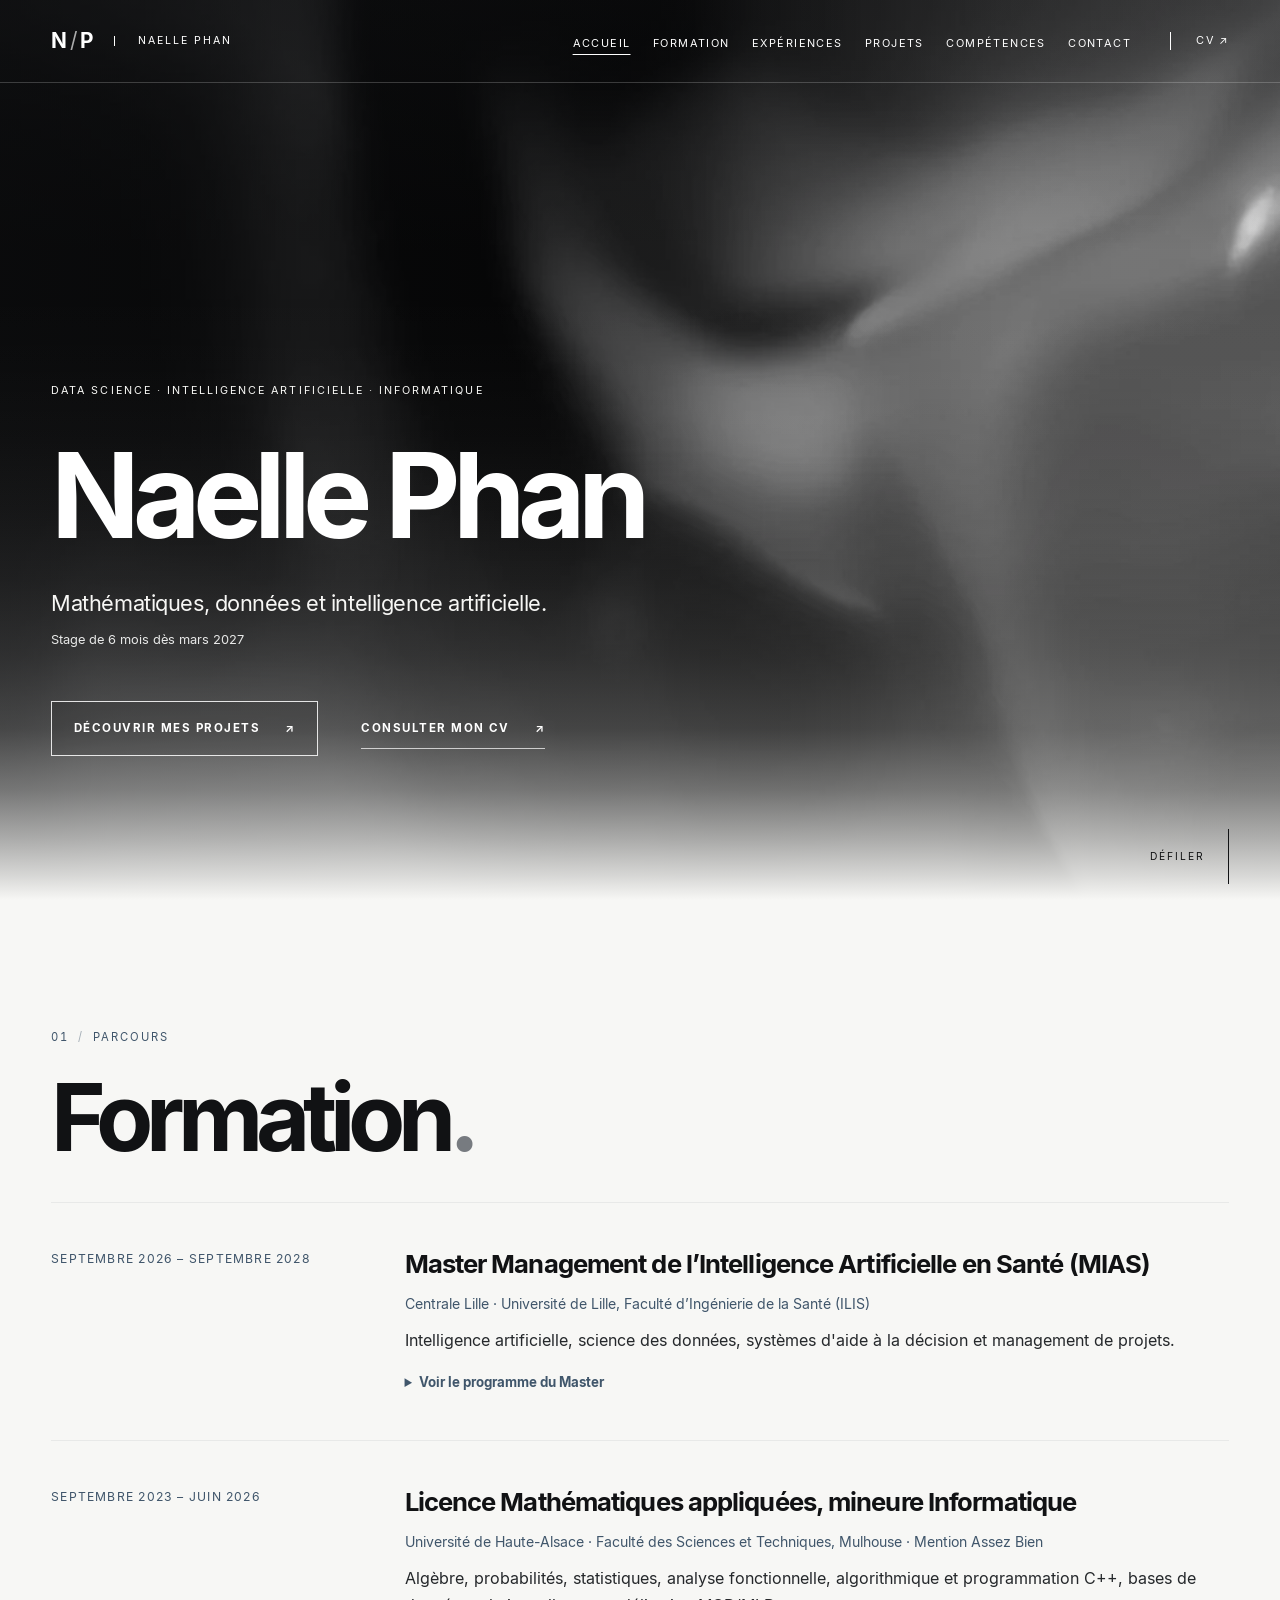
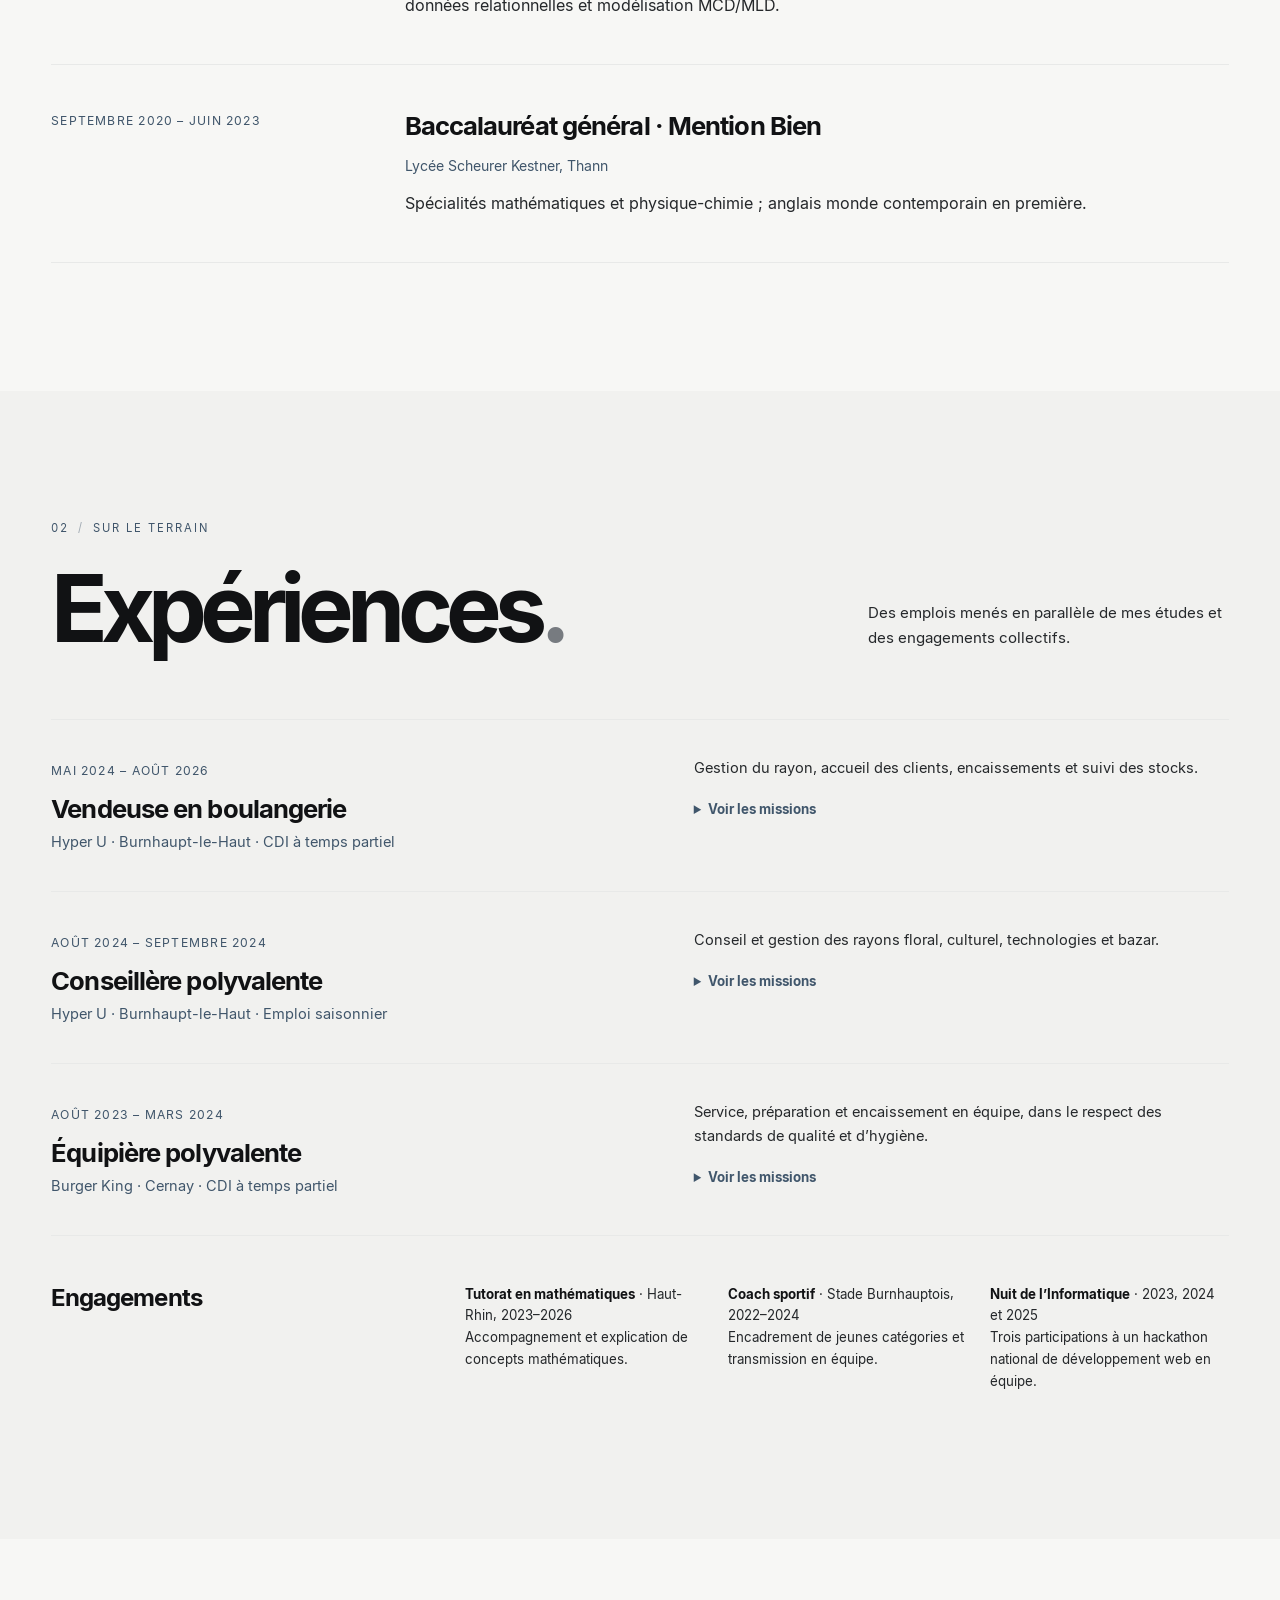
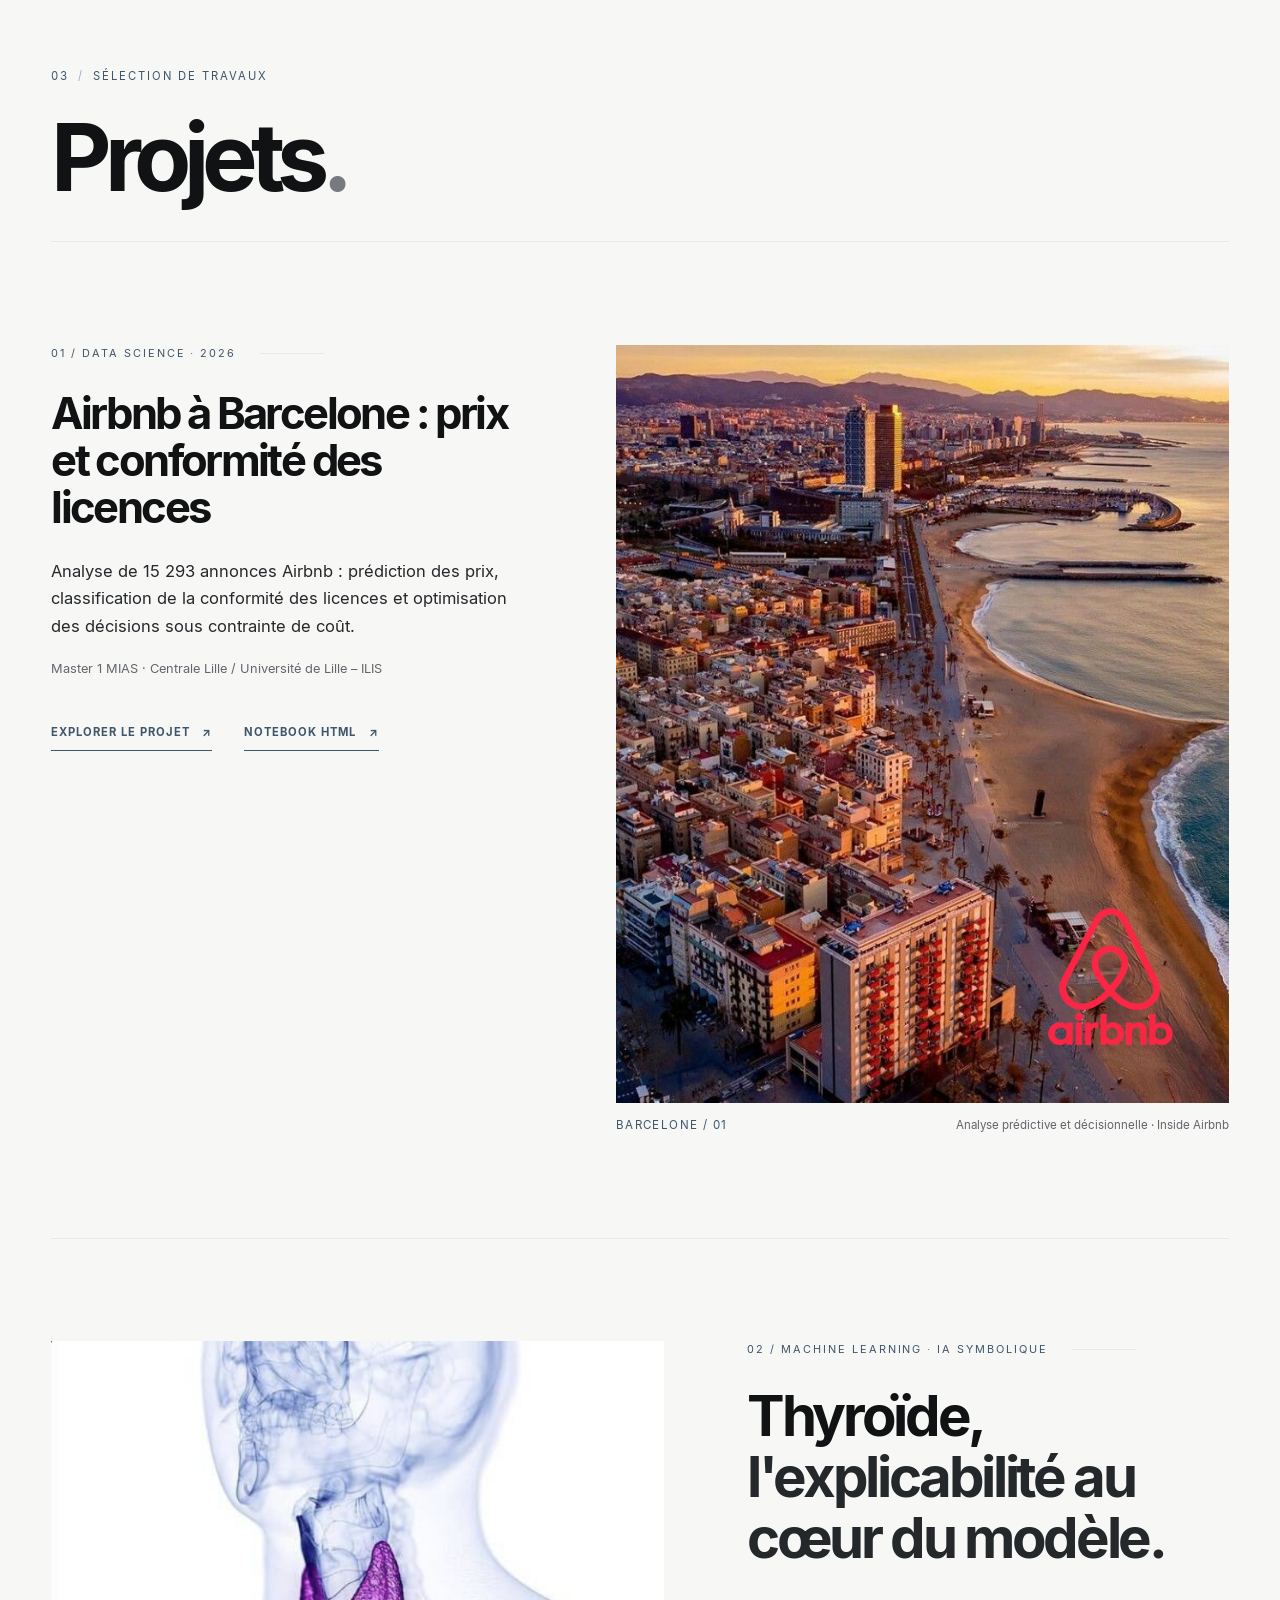
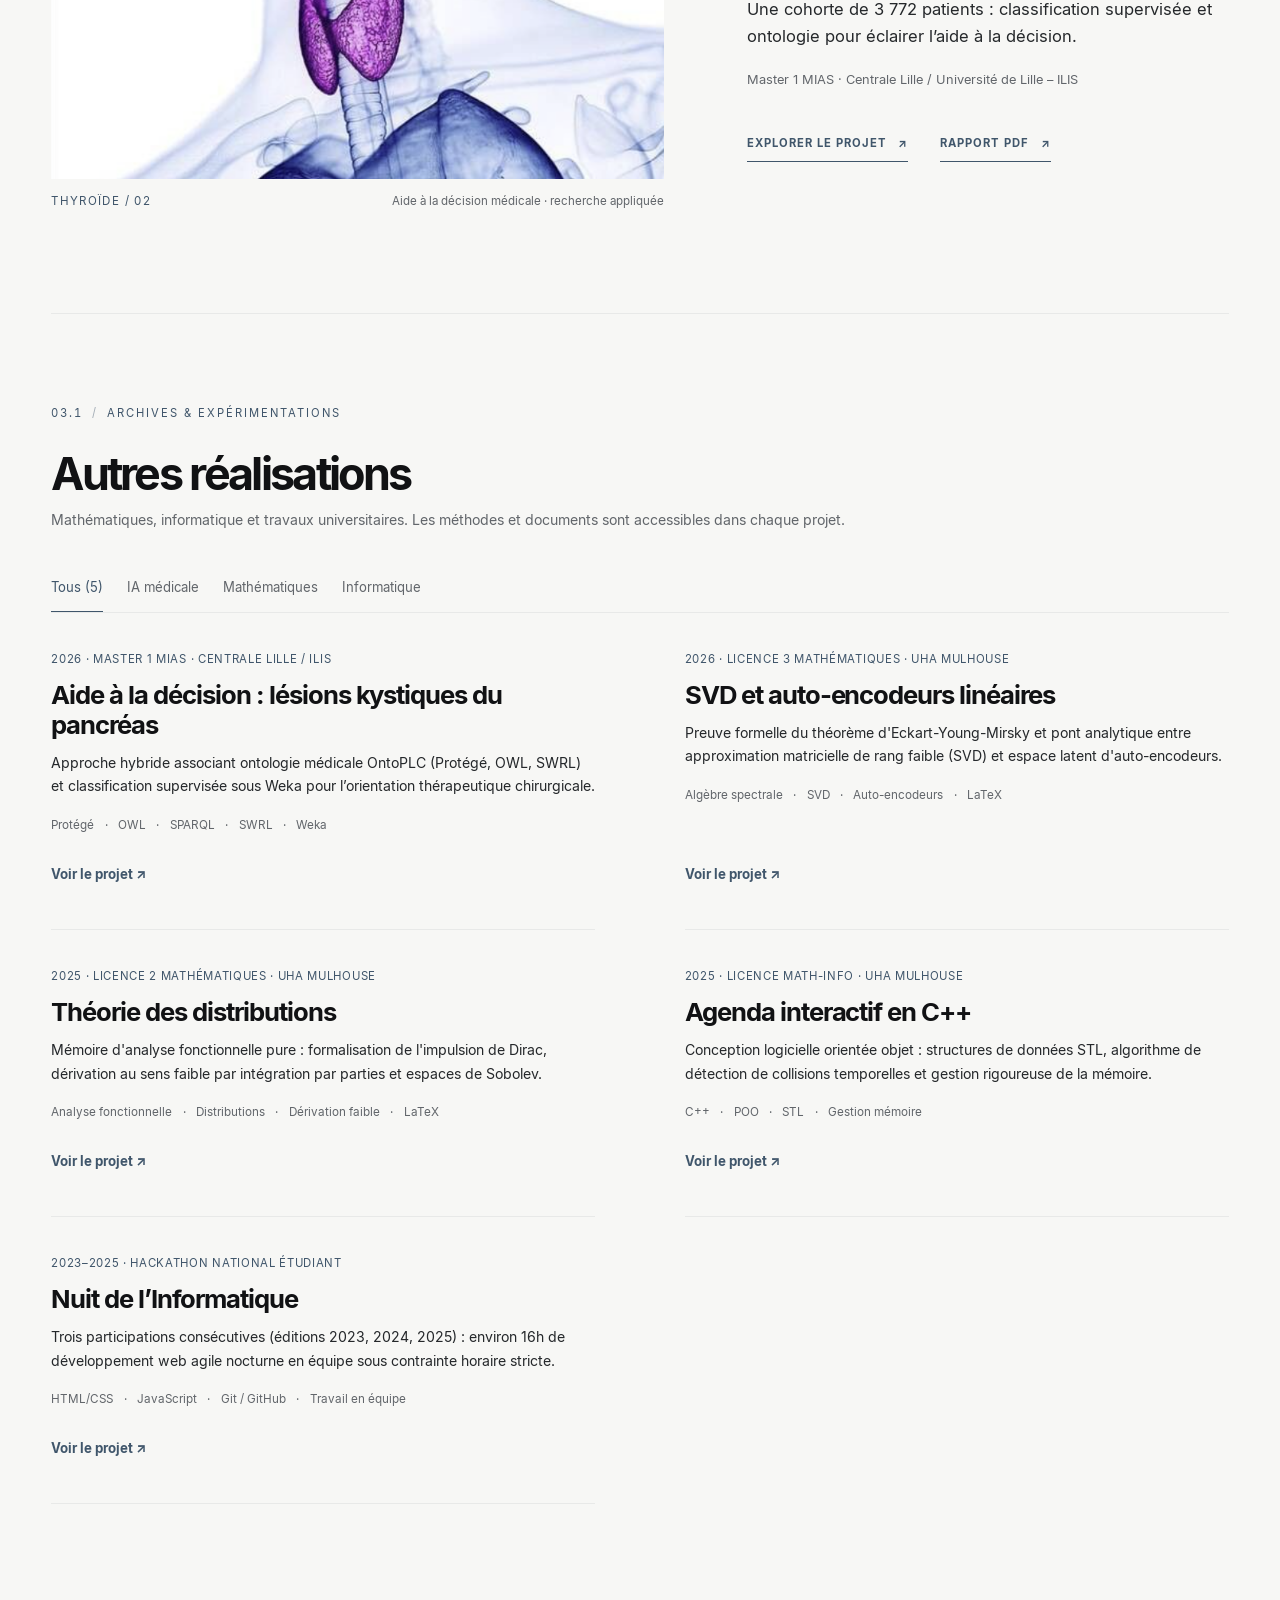
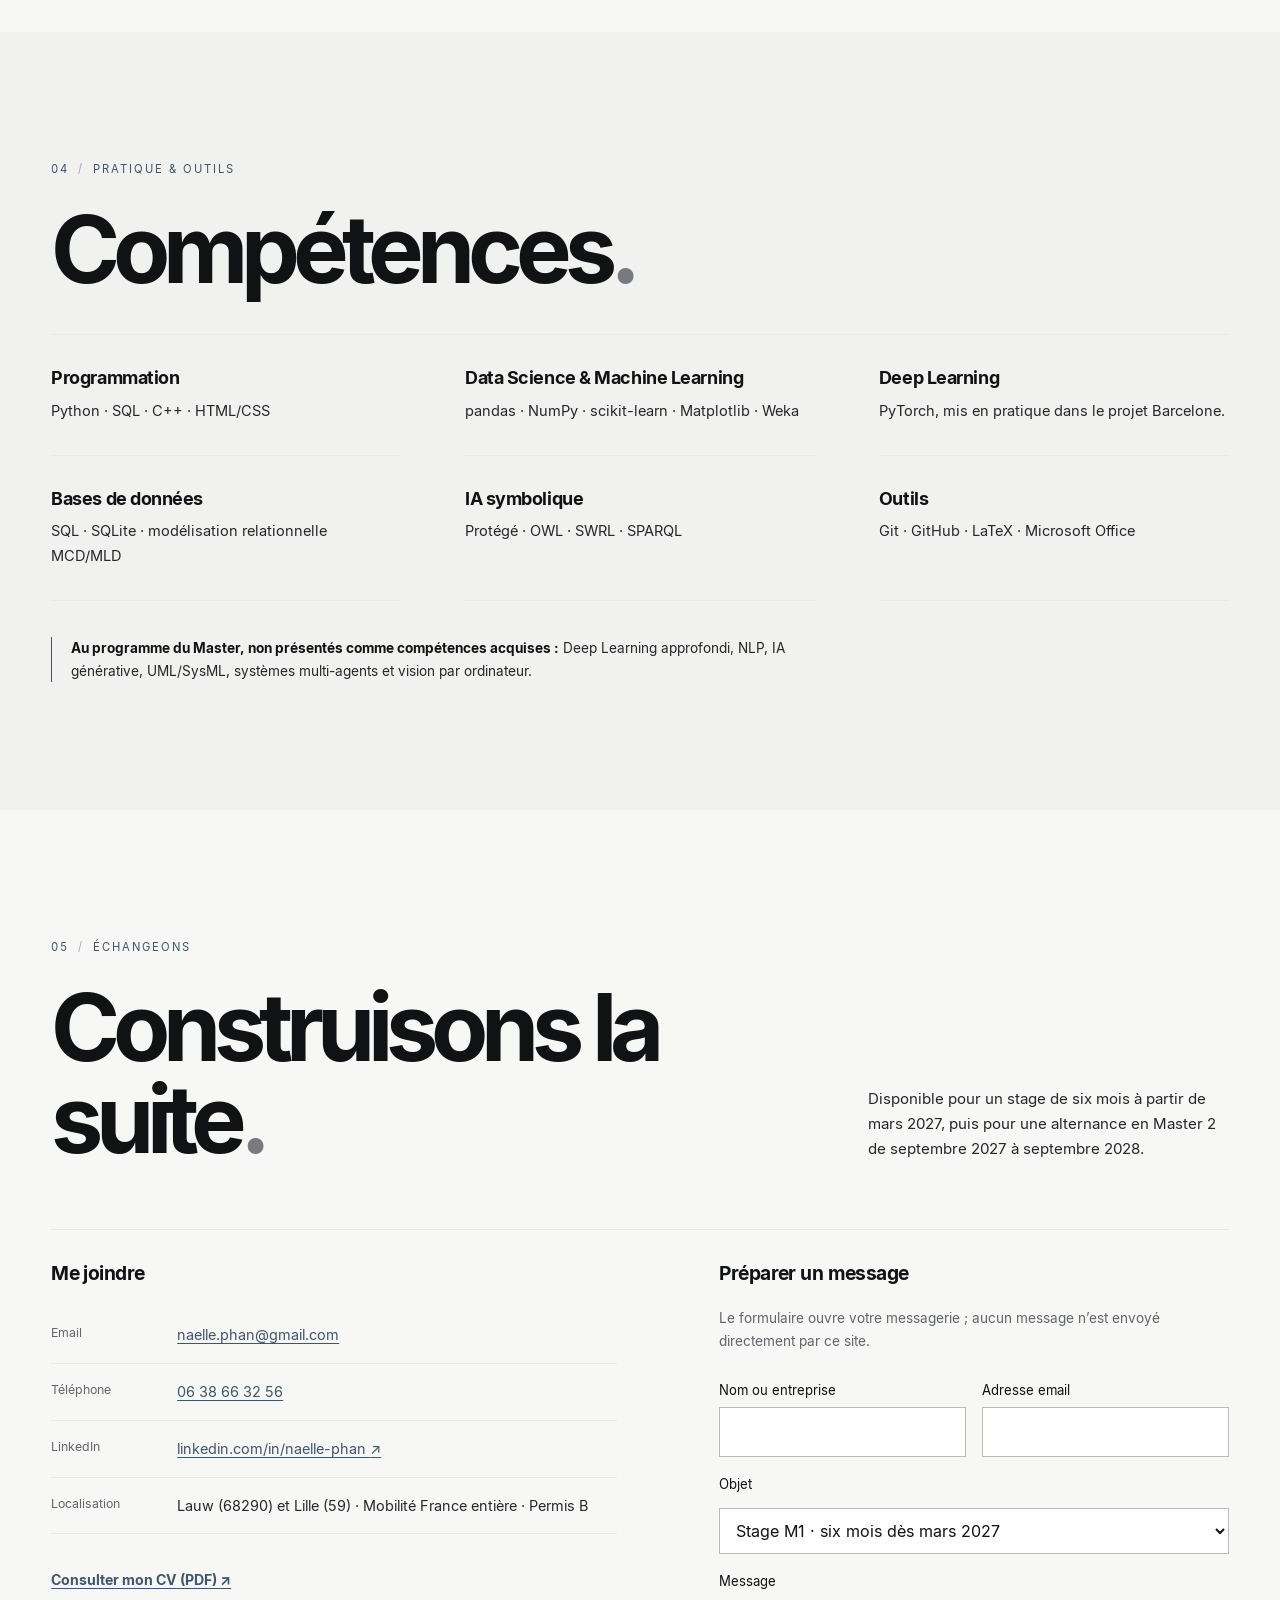
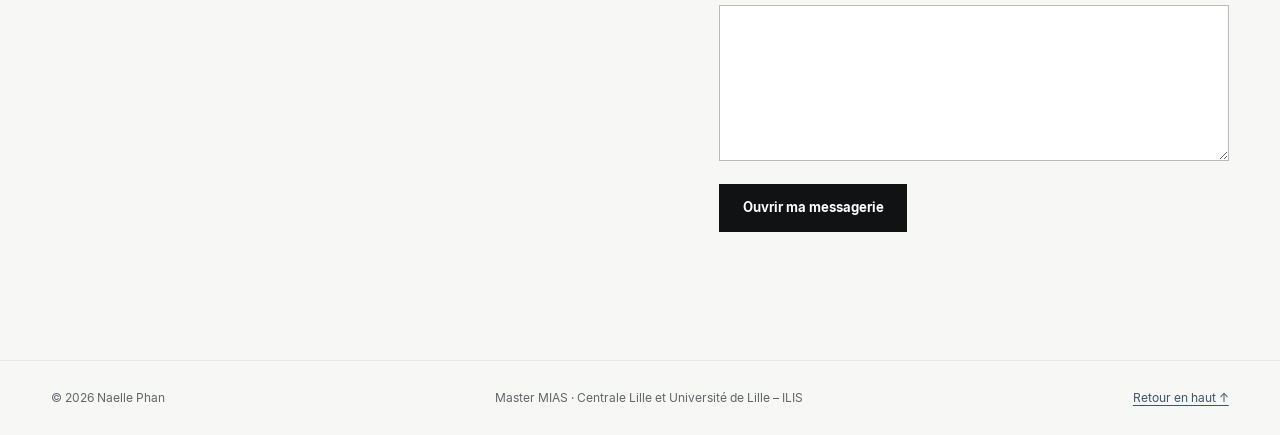
==== commit bebde628: "Clarifier l'indicateur de défilement et la formation" ====
--- a/index.html
+++ b/index.html
@@ -5,8 +5,8 @@
   <meta name="viewport" content="width=device-width, initial-scale=1.0">
   <meta name="description" content="Portfolio de Naelle Phan, étudiante en Master MIAS à Centrale Lille et à l'Université de Lille – ILIS. Projets en Data Science, intelligence artificielle et informatique. Stage de six mois dès mars 2027.">
   <title>Naelle Phan — Data Science, IA et informatique</title>
-  <link rel="stylesheet" href="style.css">
-  <script src="script.js" defer></script>
+  <link rel="stylesheet" href="style.css?v=949d2ad">
+  <script src="script.js?v=2c0e028" defer></script>
 </head>
 <body>
   <a class="skip-link" href="#main-content">Aller au contenu</a>
@@ -57,7 +57,7 @@
         <div class="timeline">
           <article class="timeline-item">
             <div class="timeline-date">Septembre 2026 – septembre 2028</div>
-            <div><h3>Master Management de l’Intelligence Artificielle en Santé (MIAS)</h3><p class="institution">Centrale Lille · Université de Lille, Faculté d’Ingénierie de la Santé (ILIS)</p><p>Intelligence artificielle, science des données, systèmes d’aide à la décision et management de projets. Une formation en santé dont les méthodes sont transférables à d’autres secteurs.</p>
+            <div><h3>Master Management de l’Intelligence Artificielle en Santé (MIAS)</h3><p class="institution">Centrale Lille · Université de Lille, Faculté d’Ingénierie de la Santé (ILIS)</p><p>Intelligence artificielle, science des données, systèmes d'aide à la décision et management de projets.</p>
               <details><summary>Voir le programme du Master</summary><div class="detail-content"><p><strong>Enseignements suivis (S1)</strong> : bases de données et Big Data (SQL, MCD/MLD), Machine Learning, Data Science, systèmes d’aide à la décision, ontologies médicales, algorithmique, optimisation et complexité, management de l’innovation.</p><p><strong>Enseignements prévus (S2)</strong> : Deep Learning approfondi, Data Science avancée, fondamentaux du NLP, IA générative en santé, UML/SysML, systèmes multi-agents et vision par ordinateur pour l’imagerie médicale.</p></div></details>
             </div>
           </article>
--- a/style.css
+++ b/style.css
@@ -71,7 +71,7 @@
 .hero-primary:hover { background: #fff; color: var(--ink) !important; }
 .hero-secondary { padding: .65rem 0; border-bottom: 1px solid rgba(255,255,255,.7); }
 .hero-secondary:hover { border-color: #fff; opacity: .7; }
-.hero-scroll-cue { position: absolute; right: 0; bottom: clamp(4.8rem, 7vw, 7rem); display: flex; align-items: center; gap: 1.4rem; color: var(--ink); text-decoration: none; font-size: .64rem; text-transform: uppercase; letter-spacing: .2em; }
+.hero-scroll-cue { position: absolute; right: 0; bottom: 1rem; display: flex; align-items: center; gap: 1.4rem; color: var(--ink); text-decoration: none; font-size: .64rem; text-transform: uppercase; letter-spacing: .2em; }
 .hero-scroll-cue:hover { color: var(--ink); }
 .scroll-stem { display: block; width: 1px; height: 55px; background: currentColor; transform-origin: top; transition: transform .3s ease; }
 .hero-scroll-cue:hover .scroll-stem { transform: scaleY(1.3); }
@@ -239,9 +239,7 @@
 }
 @media (max-width: 768px) {
   .hero-section::after { height: clamp(220px, 38svh, 320px); }
-}
-@media (max-width: 768px) and (max-height: 650px) {
-  .hero-scroll-cue, .hero-scroll-cue:hover { color: #fff; }
+  .hero-scroll-cue { bottom: .5rem; }
 }
 @media (max-width: 700px) {
   html { scroll-padding-top: 4.4rem; }
@@ -254,7 +252,6 @@
   .hero-lead-clean { font-size: clamp(1rem, 4vw, 1.25rem); max-width: 23rem; }
   .hero-actions-clean { gap: 1rem 2rem; margin-top: 2.1rem; }
   .hero-actions-clean a { font-size: .66rem; }
-  .hero-scroll-cue { bottom: 4.5rem; right: 0; }
   .scroll-stem { height: 34px; }
   .section { padding-block: 5.5rem; }
   .section-heading { display: block; margin-bottom: 2.5rem; }
@@ -272,7 +269,6 @@
   #skills-title { font-size: clamp(2.45rem, 11vw, 4rem); }
   .hero-actions-clean { align-items: flex-start; flex-direction: column; gap: .9rem; }
   .hero-primary { padding: .9rem 1.05rem; }
-  .hero-scroll-cue { bottom: 4.5rem; }
   .contact-details dl > div { grid-template-columns: 1fr; gap: .1rem; }
   .form-row { grid-template-columns: 1fr; gap: 0; }
   .modal-backdrop { padding: .4rem; }
@@ -281,7 +277,7 @@
 @media (max-height: 600px) and (min-width: 701px) {
   .hero-layout { padding-bottom: 3rem; padding-top: 100px; }
   .hero-title-clean { font-size: clamp(3.6rem, 7vw, 6rem); }
-  .hero-scroll-cue { bottom: 2.5rem; }
+  .hero-scroll-cue { bottom: .5rem; }
 }
 @media (prefers-reduced-motion: reduce) {
   html { scroll-behavior: auto; }
